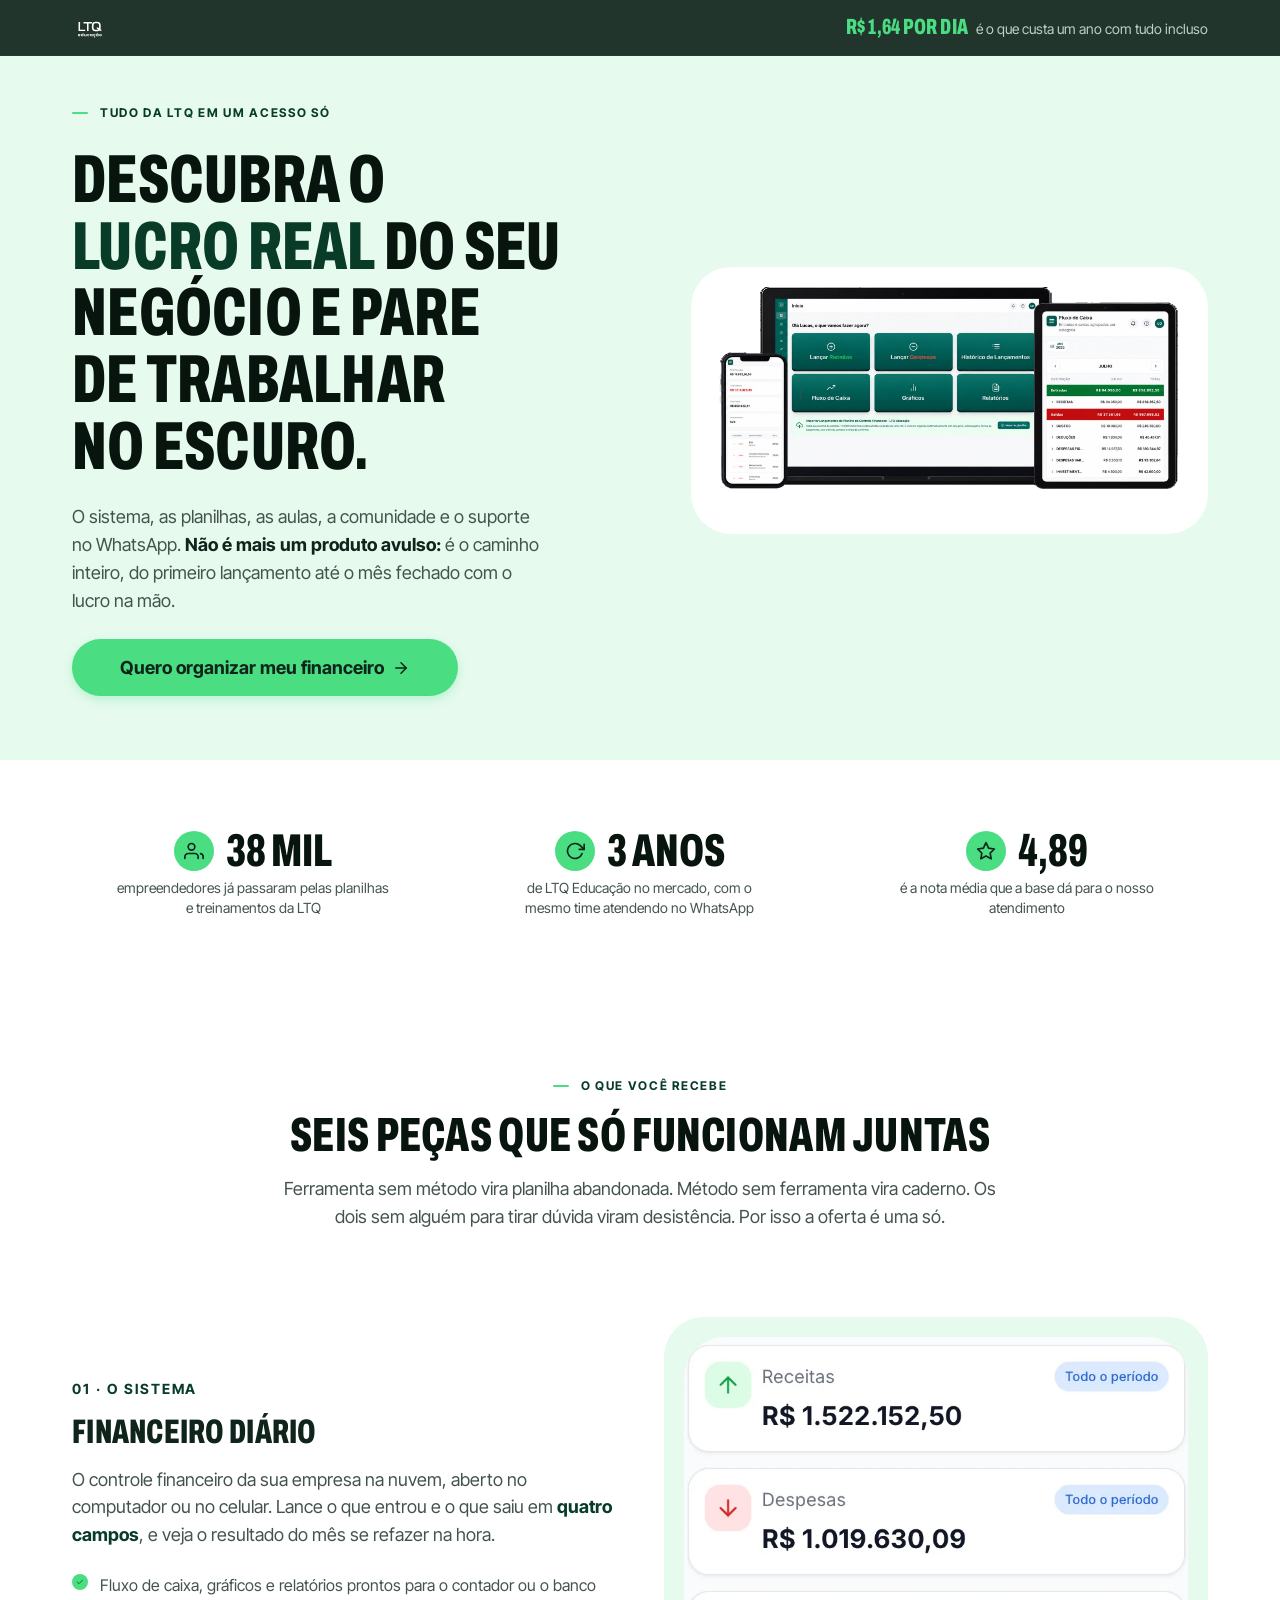
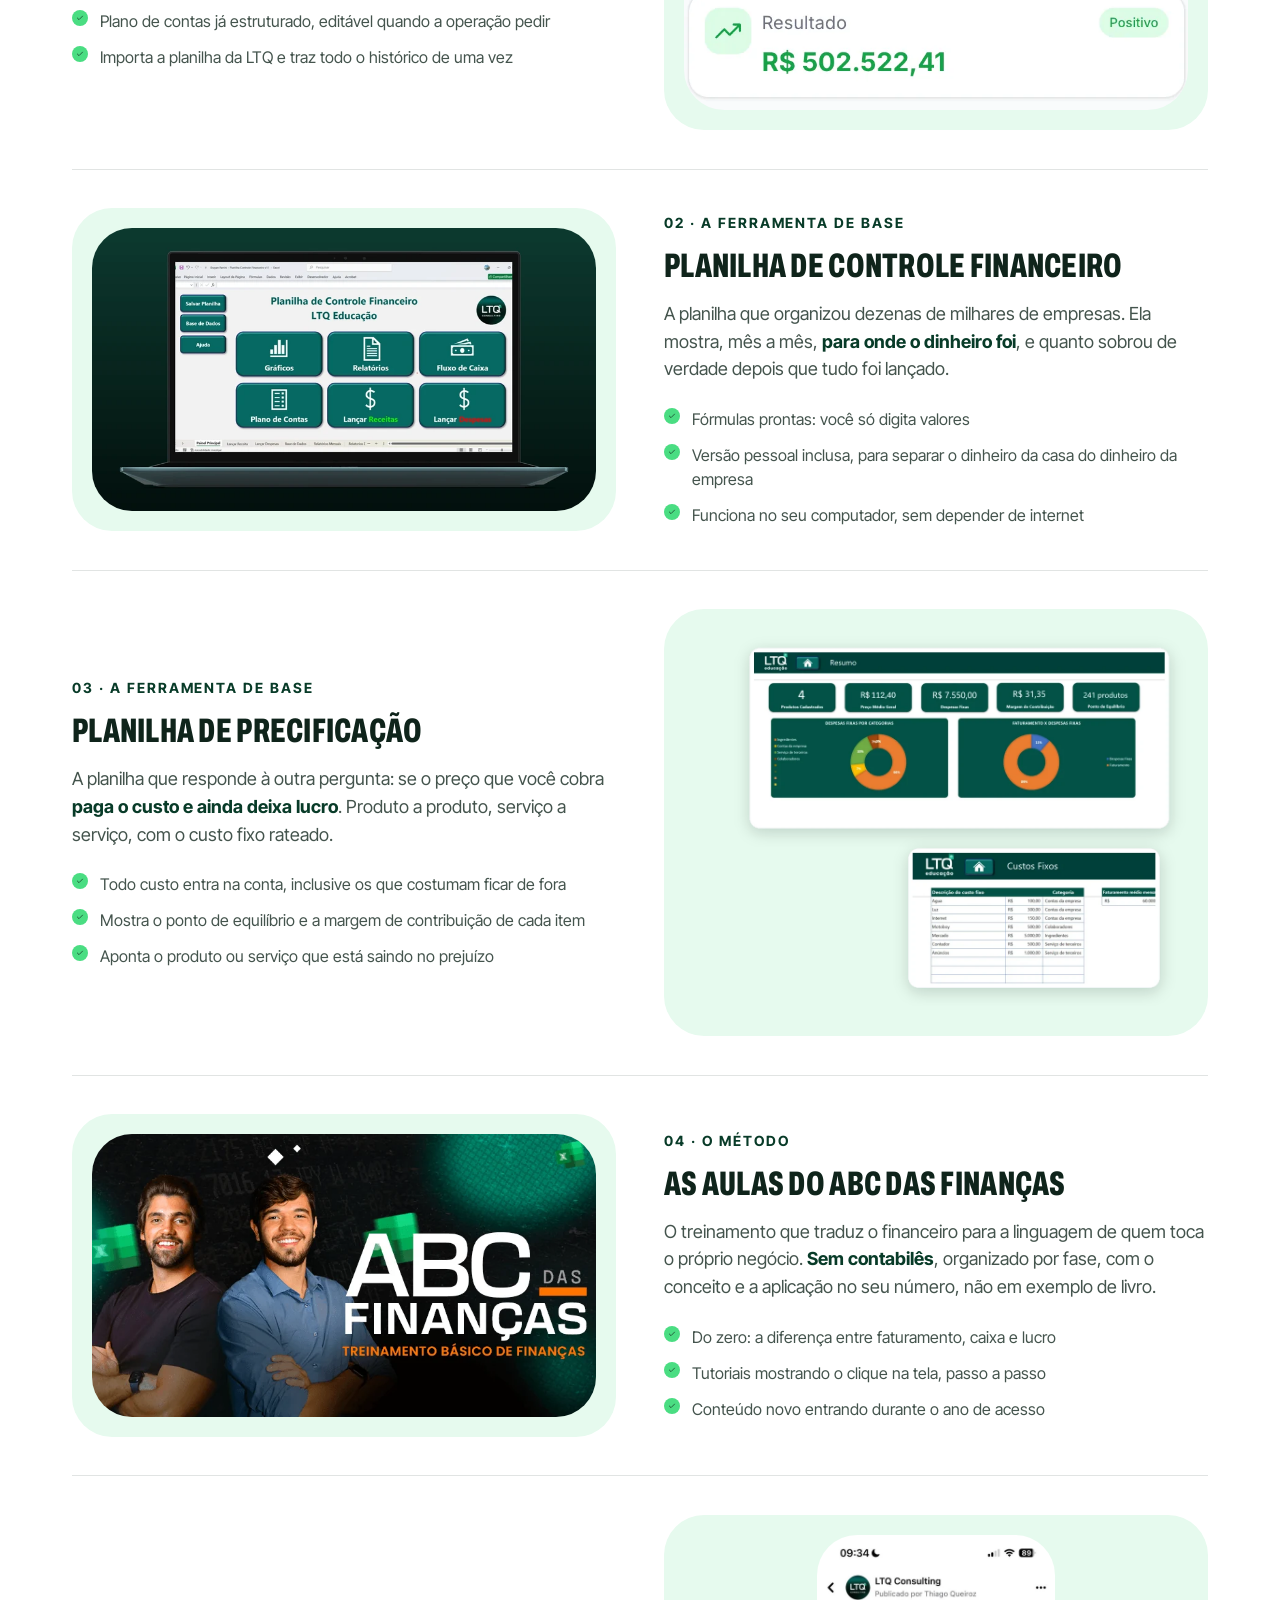
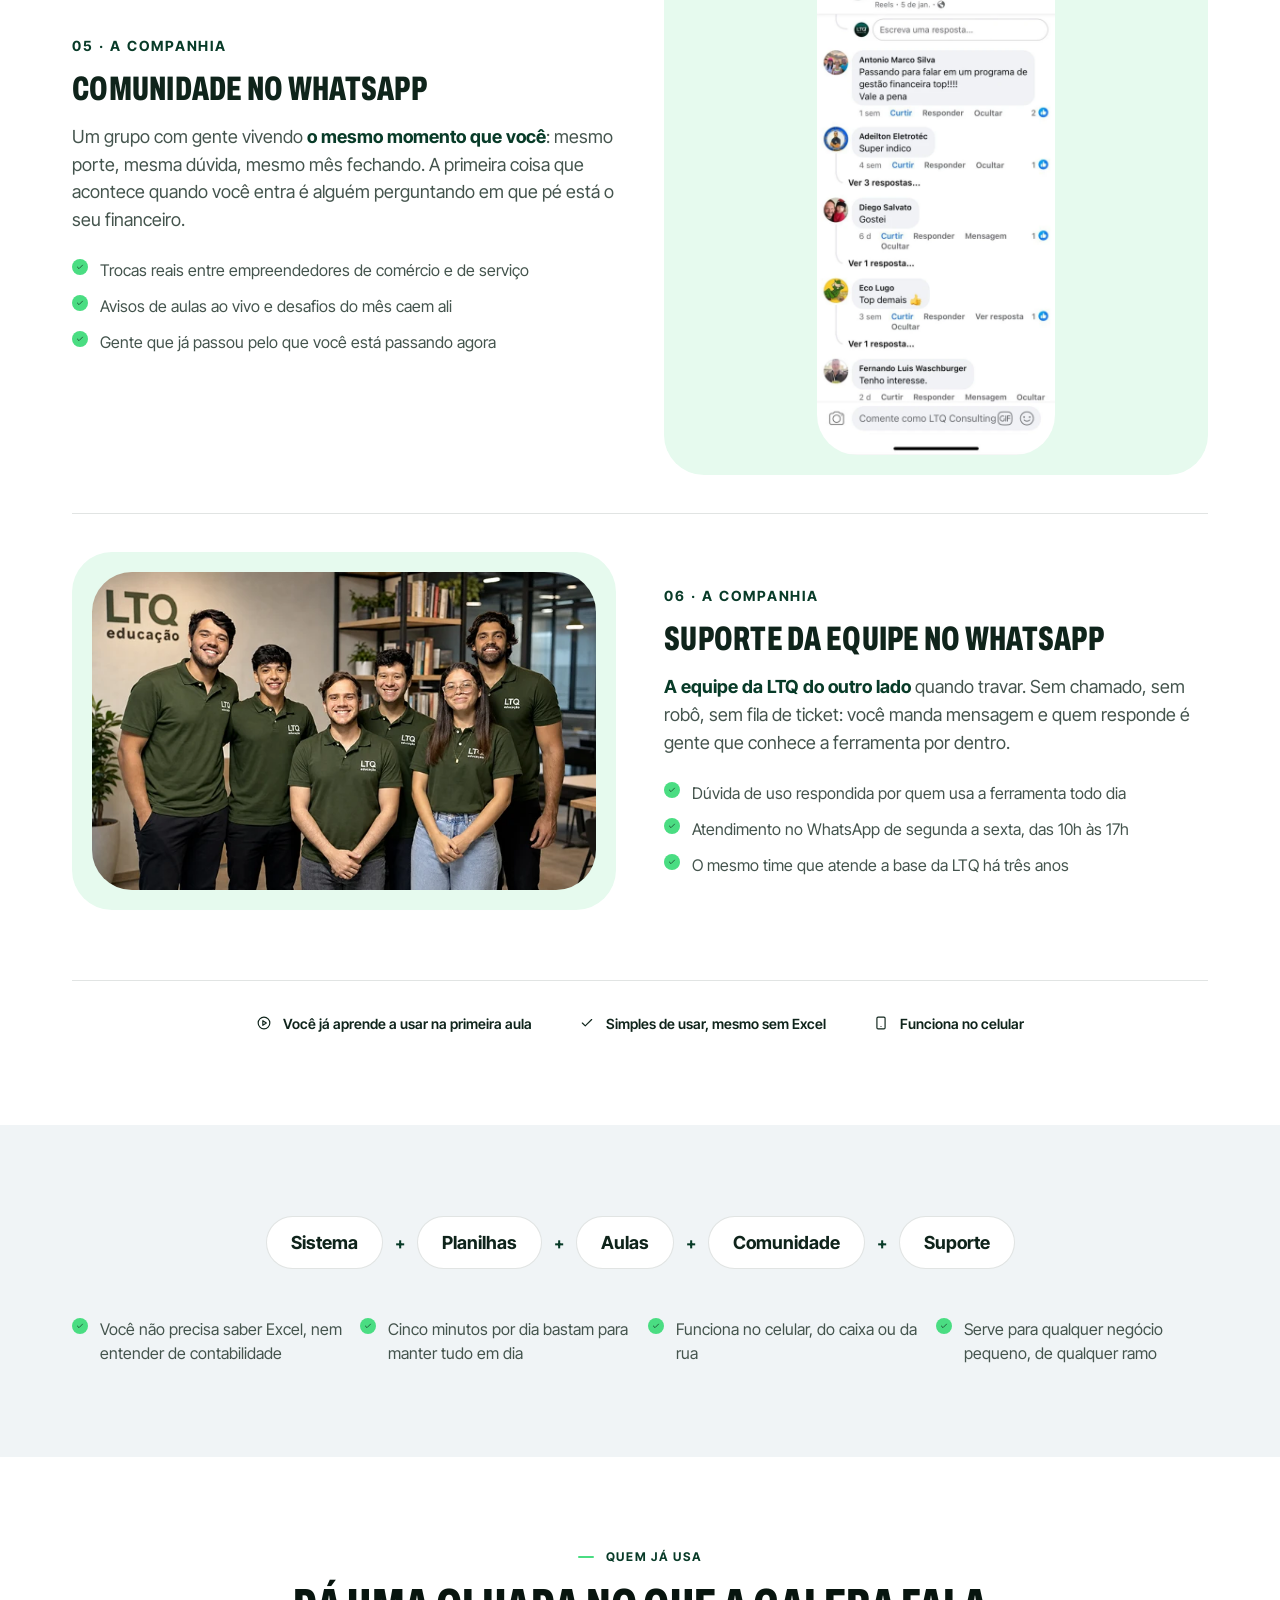
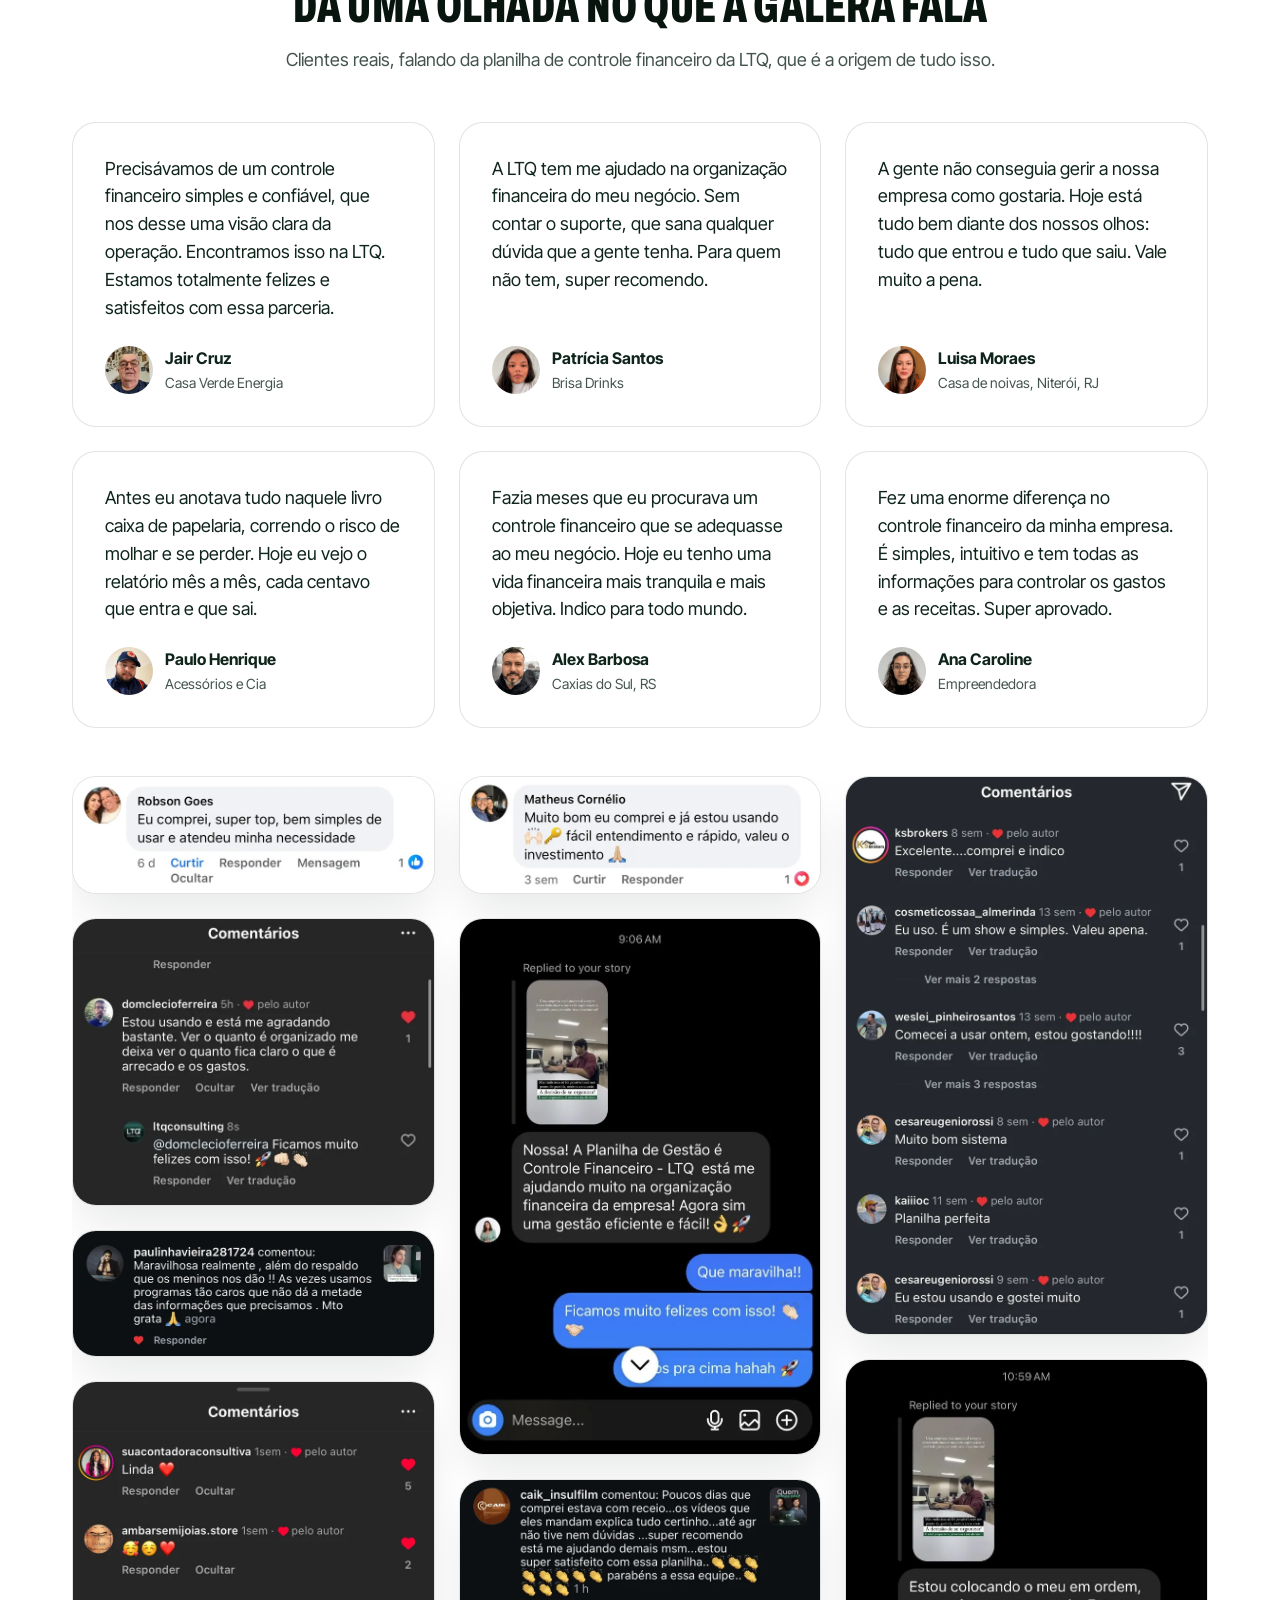
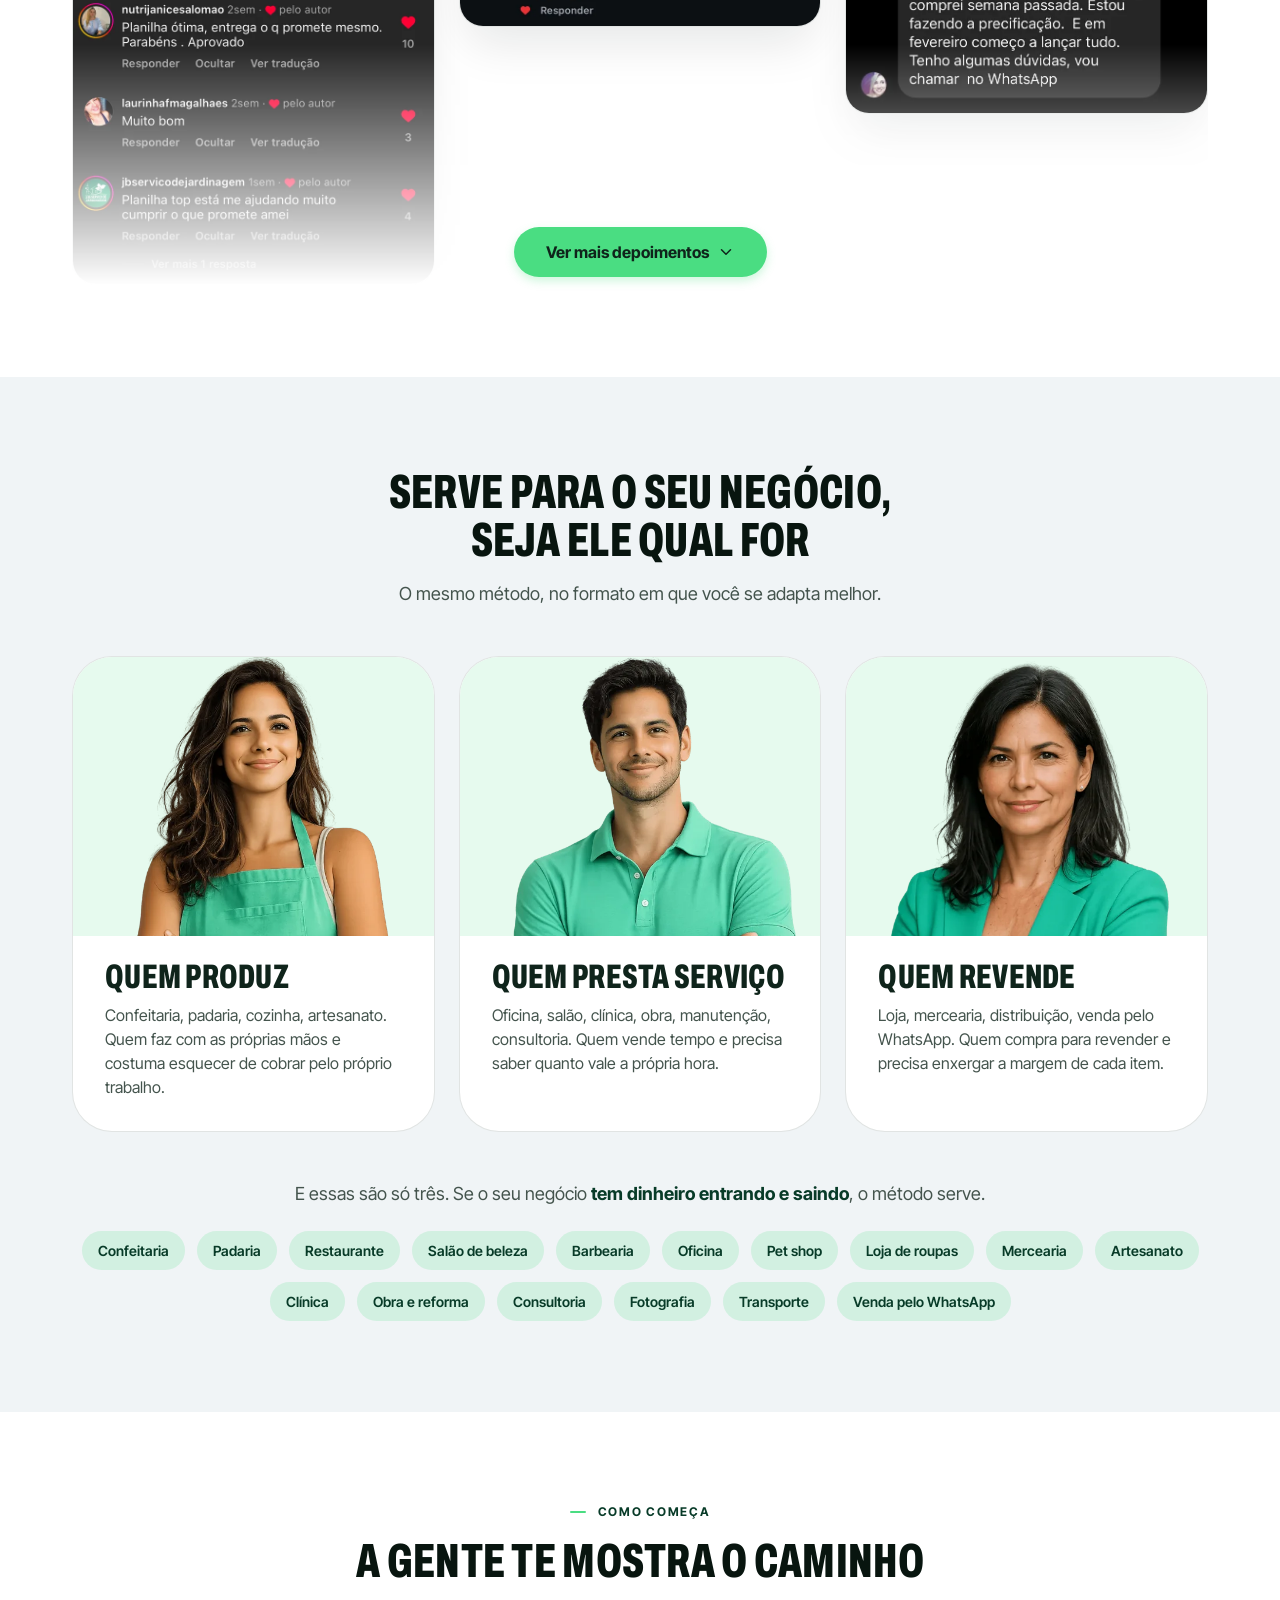
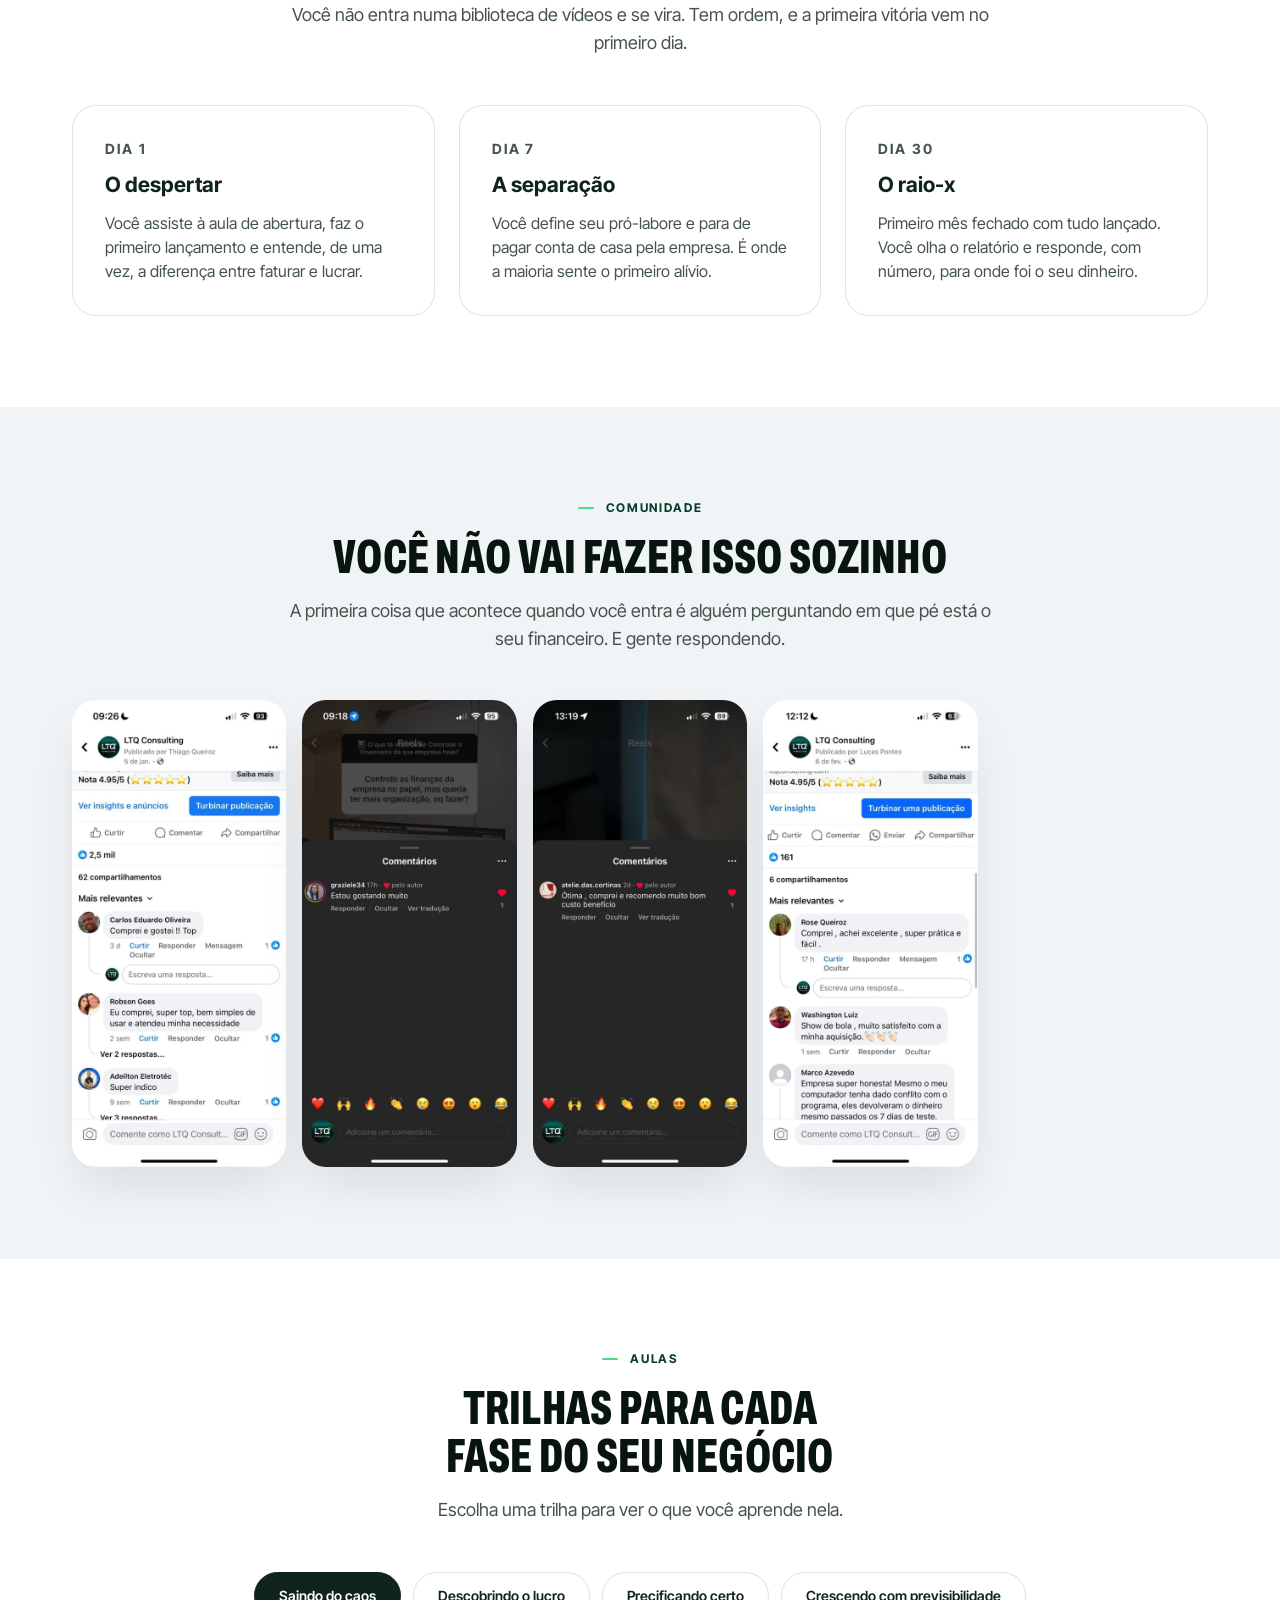
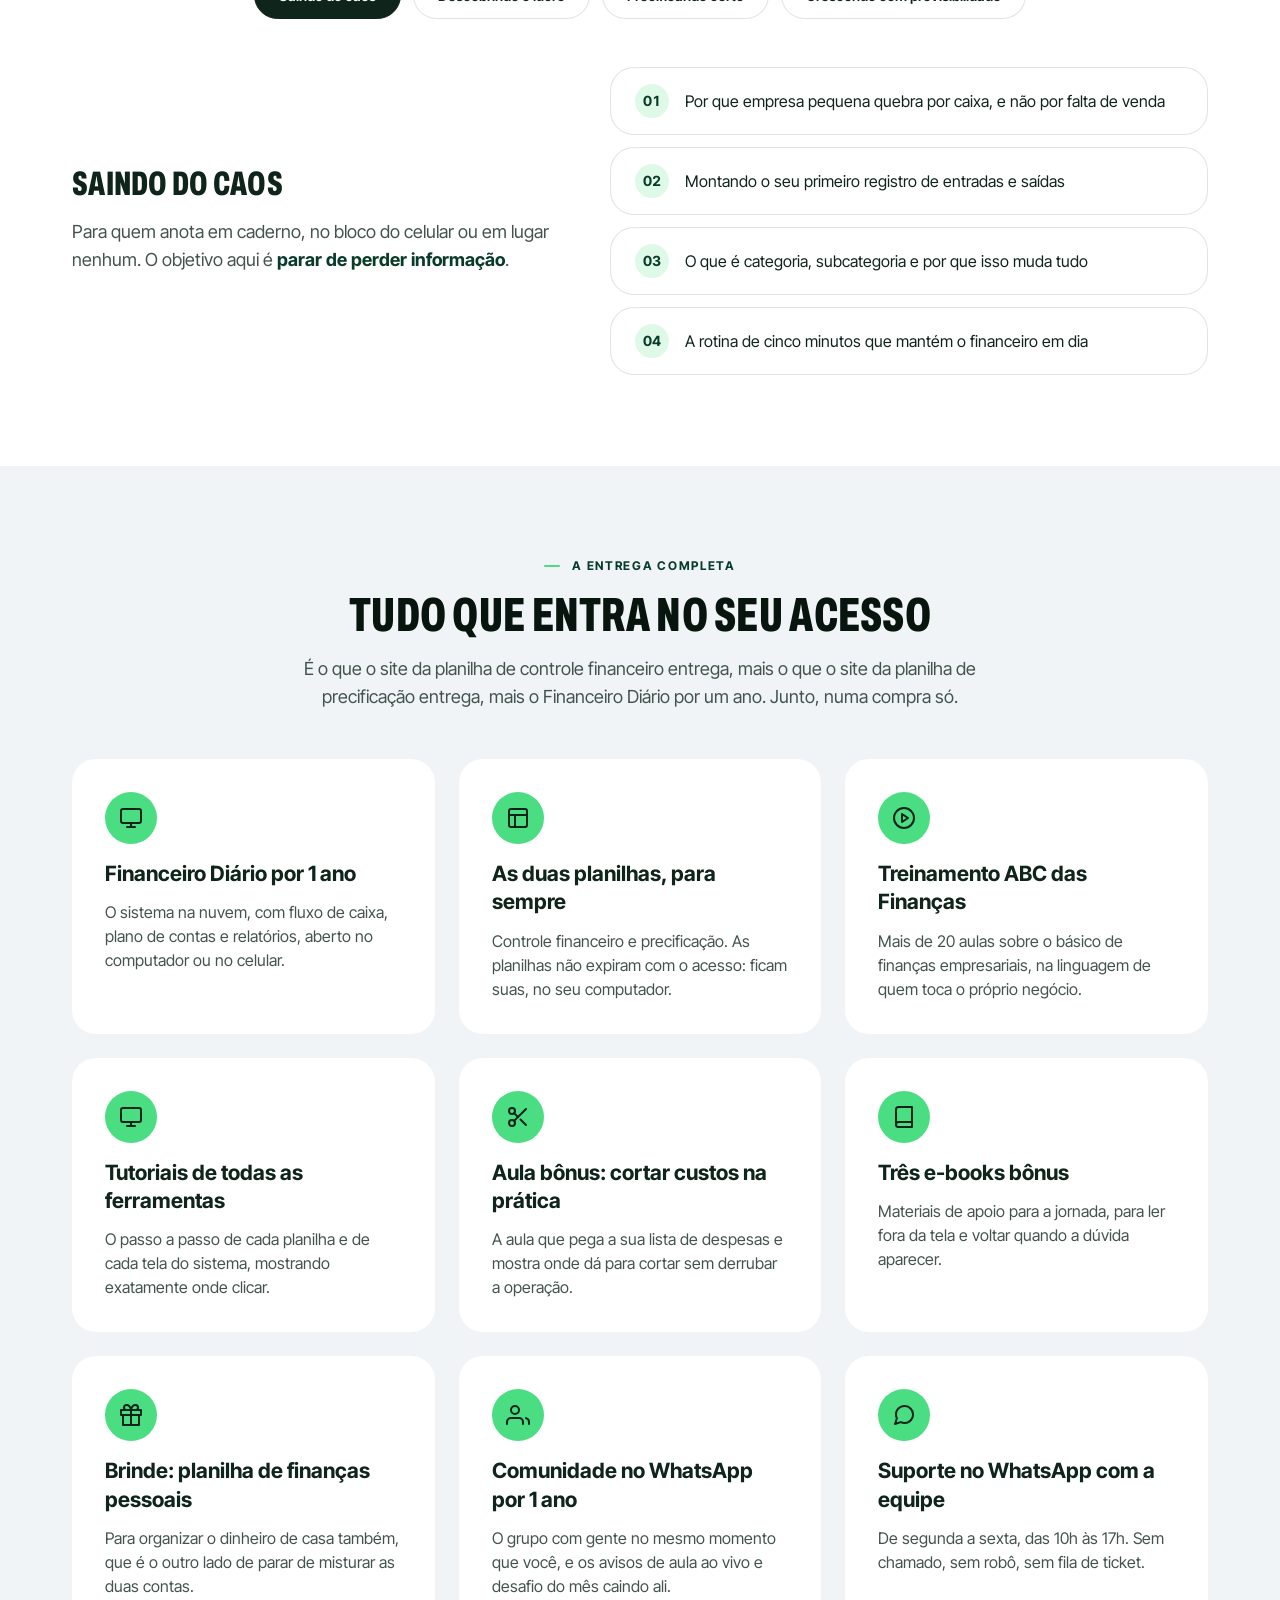
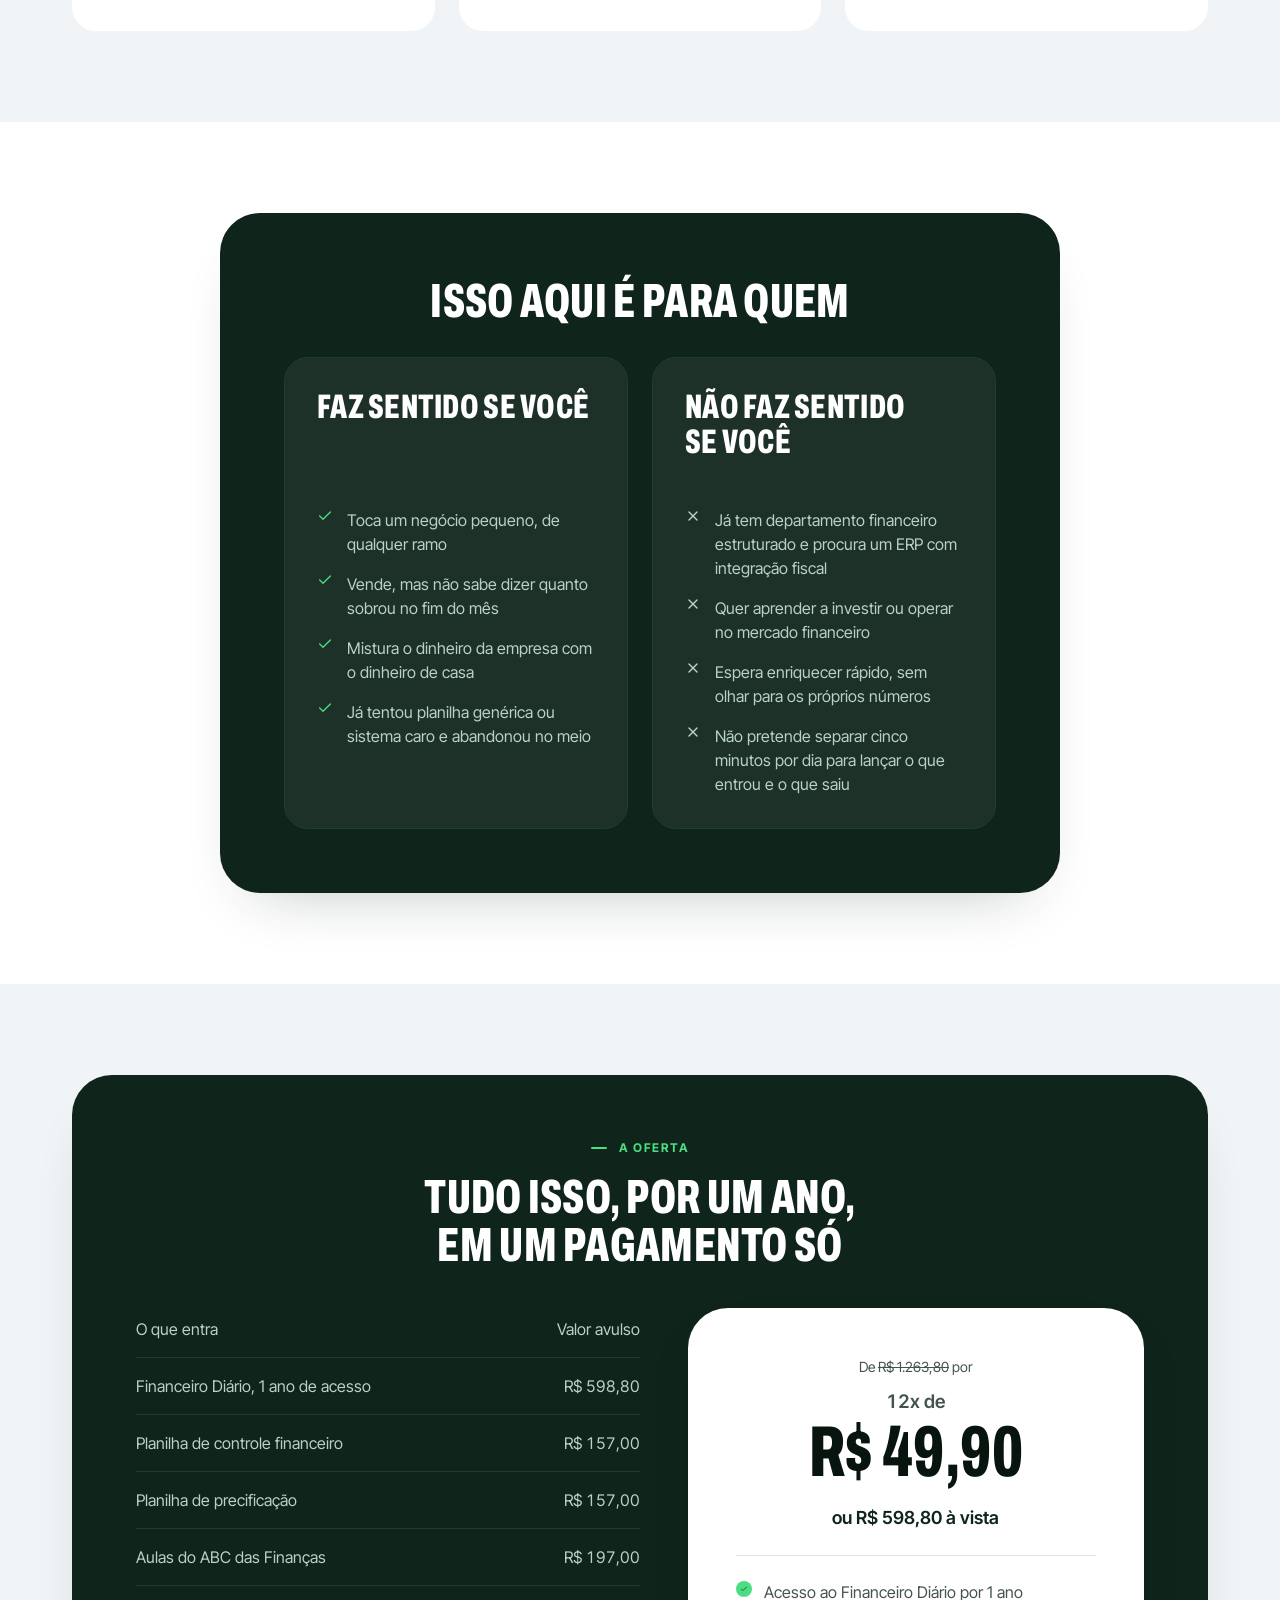
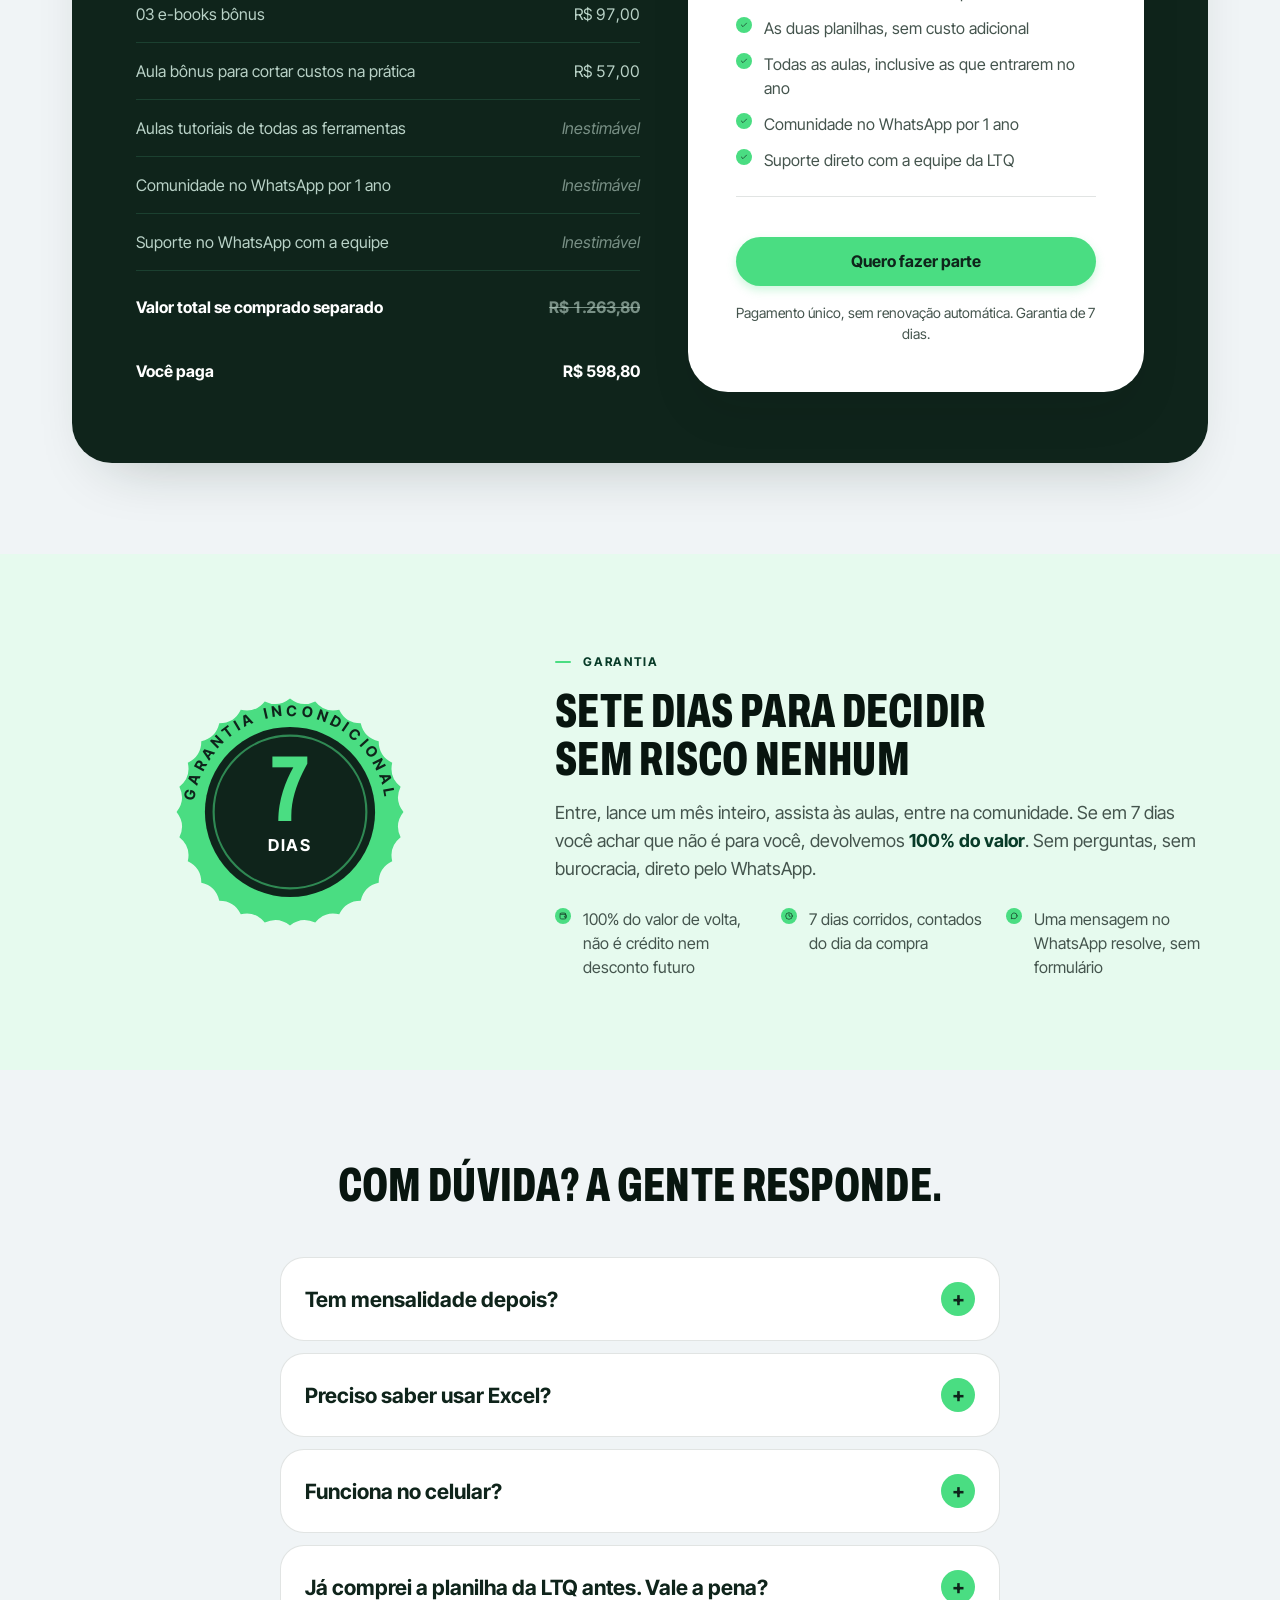
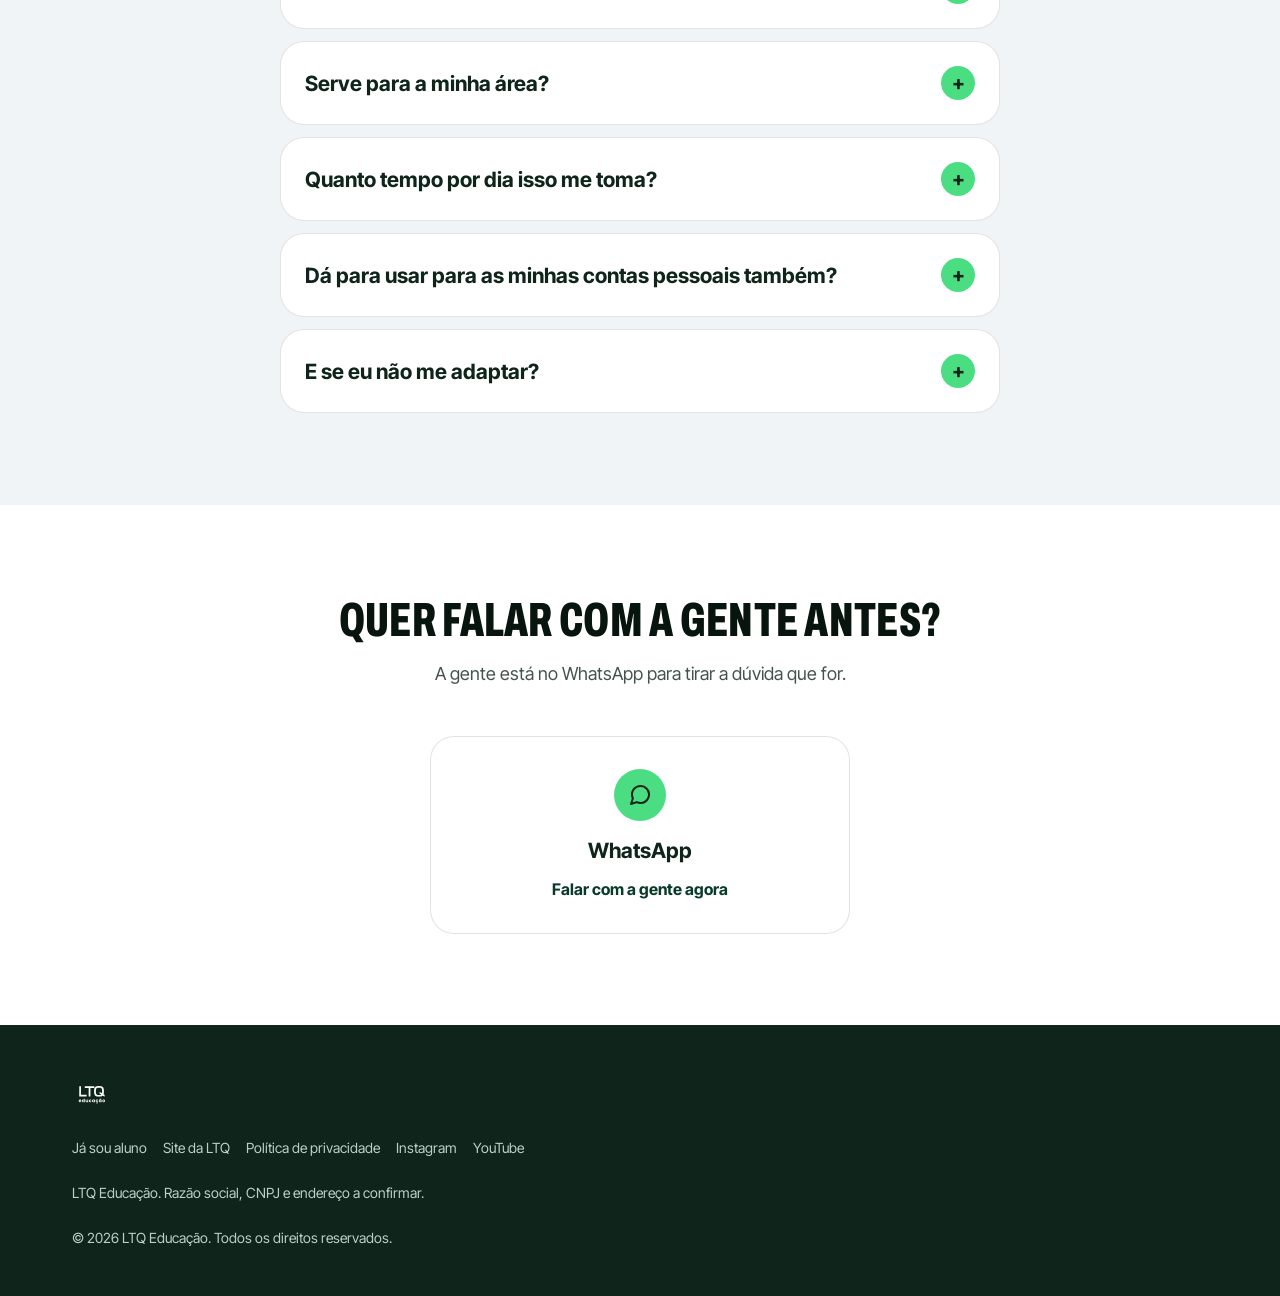
==== ofertacompleta/index.html @ f11b6204 "Entra a rota /ofertacompleta, a LP da oferta combinada lp.ltqeducacao.com passa a servir uma quarta " ====
<!doctype html>
<html lang="pt-BR">
<head>
<meta charset="utf-8">
<meta name="viewport" content="width=device-width, initial-scale=1">
<title>Tudo da LTQ em um acesso só | Sistema, planilhas, aulas, comunidade e suporte</title>
<meta name="description" content="O Financeiro Diário, as planilhas de controle financeiro e de precificação, as aulas, a comunidade no WhatsApp e o suporte da LTQ. Tudo junto por um ano, por R$ 598,80.">
<meta name="robots" content="noindex, nofollow">
<!-- ATENÇÃO: o noindex acima é proposital enquanto a página não tem checkout.
     Quando a oferta entrar no ar de verdade, TROQUE por "index, follow". -->

<meta property="og:type" content="website">
<meta property="og:locale" content="pt_BR">
<meta property="og:title" content="Tudo da LTQ em um acesso só">
<meta property="og:description" content="Sistema, planilhas, aulas, comunidade e suporte. Um ano de acesso por R$ 598,80.">
<meta property="og:image" content="assets/logo/ltq-selo-gradiente-512.png">

<link rel="icon" href="assets/logo/ltq-selo-gradiente.svg" type="image/svg+xml">
<link rel="apple-touch-icon" href="assets/logo/ltq-selo-gradiente-512.png">

<link rel="preconnect" href="https://fonts.googleapis.com">
<link rel="preconnect" href="https://fonts.gstatic.com" crossorigin>
<!-- REBRANDING 2026. Archivo no eixo de largura 62,5 (o
     ExtraCondensed que o DS pede) para os títulos, e Inter Tight
     para o texto. A Manrope e a Inter saíram junto com a marca
     antiga. A Archivo é variável: o `wdth` vem no próprio pedido,
     então não baixa uma estática por largura. -->
<link rel="stylesheet" href="https://fonts.googleapis.com/css2?family=Archivo:wdth,wght@62.5,600..900&family=Inter+Tight:wght@400..800&display=swap">

<link rel="stylesheet" href="assets/css/tokens.css">
<link rel="stylesheet" href="assets/css/styles.css">

<!-- Marca o documento antes da primeira pintura: todo estado inicial escondido
     mora atrás da classe .js. Sem JS, a página nasce visível. -->
<script>document.documentElement.classList.add("js");</script>
</head>

<body>
<a class="skip-link" href="#conteudo">Pular para o conteúdo</a>

<!-- ============================================================
     ÍCONES · sprite inline, nenhuma requisição externa
     ============================================================ -->
<svg width="0" height="0" style="position:absolute" aria-hidden="true" focusable="false">
  <defs>
    <g id="i-check"><polyline points="20 6 9 17 4 12"/></g>
    <g id="i-x"><line x1="18" y1="6" x2="6" y2="18"/><line x1="6" y1="6" x2="18" y2="18"/></g>
    <g id="i-arrow"><line x1="5" y1="12" x2="19" y2="12"/><polyline points="12 5 19 12 12 19"/></g>
    <g id="i-monitor"><rect x="2" y="3" width="20" height="14" rx="2"/><line x1="8" y1="21" x2="16" y2="21"/><line x1="12" y1="17" x2="12" y2="21"/></g>
    <g id="i-grid"><rect x="3" y="3" width="18" height="18" rx="2"/><line x1="3" y1="9" x2="21" y2="9"/><line x1="9" y1="9" x2="9" y2="21"/></g>
    <g id="i-play"><circle cx="12" cy="12" r="10"/><polygon points="10 8 16 12 10 16 10 8"/></g>
    <g id="i-users"><path d="M17 21v-2a4 4 0 0 0-4-4H5a4 4 0 0 0-4 4v2"/><circle cx="9" cy="7" r="4"/><path d="M23 21v-2a4 4 0 0 0-3-3.87"/></g>
    <g id="i-chat"><path d="M21 11.5a8.38 8.38 0 0 1-.9 3.8 8.5 8.5 0 0 1-7.6 4.7 8.38 8.38 0 0 1-3.8-.9L3 21l1.9-5.7a8.38 8.38 0 0 1-.9-3.8 8.5 8.5 0 0 1 4.7-7.6 8.38 8.38 0 0 1 3.8-.9h.5a8.48 8.48 0 0 1 8 8v.5z"/></g>
    <g id="i-star"><polygon points="12 2 15.1 8.6 22 9.6 17 14.5 18.2 21.4 12 18.1 5.8 21.4 7 14.5 2 9.6 8.9 8.6 12 2"/></g>
    <g id="i-trending"><polyline points="23 6 13.5 15.5 8.5 10.5 1 18"/><polyline points="17 6 23 6 23 12"/></g>
    <g id="i-tag"><path d="M20.59 13.41 13.42 20.6a2 2 0 0 1-2.83 0L2 12V2h10l8.59 8.59a2 2 0 0 1 0 2.82z"/><line x1="7" y1="7" x2="7.01" y2="7"/></g>
    <g id="i-calendar"><rect x="3" y="4" width="18" height="18" rx="2"/><line x1="16" y1="2" x2="16" y2="6"/><line x1="8" y1="2" x2="8" y2="6"/><line x1="3" y1="10" x2="21" y2="10"/></g>
    <g id="i-refresh"><polyline points="23 4 23 10 17 10"/><path d="M20.49 15a9 9 0 1 1-2.12-9.36L23 10"/></g>
    <g id="i-smartphone"><rect x="5" y="2" width="14" height="20" rx="2"/><line x1="12" y1="18" x2="12.01" y2="18"/></g>
    <g id="i-wallet"><path d="M21 12V7H5a2 2 0 0 1 0-4h14v4"/><path d="M3 5v14a2 2 0 0 0 2 2h16v-5"/><path d="M18 12a2 2 0 0 0 0 4h4v-4z"/></g>
    <g id="i-clock"><circle cx="12" cy="12" r="10"/><polyline points="12 6 12 12 16 14"/></g>
    <g id="i-mail"><rect x="2" y="4" width="20" height="16" rx="2"/><polyline points="22 6 12 13 2 6"/></g>
    <g id="i-chevron"><polyline points="6 9 12 15 18 9"/></g>
    <g id="i-book"><path d="M4 19.5A2.5 2.5 0 0 1 6.5 17H20"/><path d="M6.5 2H20v20H6.5A2.5 2.5 0 0 1 4 19.5v-15A2.5 2.5 0 0 1 6.5 2z"/></g>
    <g id="i-scissors"><circle cx="6" cy="6" r="3"/><circle cx="6" cy="18" r="3"/><line x1="20" y1="4" x2="8.12" y2="15.88"/><line x1="14.47" y1="14.48" x2="20" y2="20"/><line x1="8.12" y1="8.12" x2="12" y2="12"/></g>
    <g id="i-gift"><polyline points="20 12 20 22 4 22 4 12"/><rect x="2" y="7" width="20" height="5"/><line x1="12" y1="22" x2="12" y2="7"/><path d="M12 7H7.5a2.5 2.5 0 0 1 0-5C11 2 12 7 12 7z"/><path d="M12 7h4.5a2.5 2.5 0 0 0 0-5C13 2 12 7 12 7z"/></g>
  </defs>
</svg>

<!-- ============================================================
     FAIXA SUPERIOR
     Igual à do site de referência (planilhadobreno.com.br): marca
     à esquerda, um item só à direita, e acompanha a página toda.
     O item da direita aqui é a frase de preço por dia que estava
     em cima do botão da headline.

     Sem links além da marca, pela mesma razão que não existe menu
     nesta página: link que não é o CTA é porta de saída.
     ============================================================ -->
<header class="topbar">
  <div class="container topbar__inner">
    <p class="topbar__brand">
      <img src="assets/logo/ltq-wordmark-branco.svg" alt="LTQ Educação" width="36" height="36">
    </p>
    <p class="topbar__price">
      <b>R$ 1,64 por dia</b>
      <span>é o que custa um ano com tudo incluso</span>
    </p>
  </div>
</header>

<main id="conteudo">

  <!-- ==========================================================
       1 · HERO
       Sem barra de navegação: decisão de 17/09/2026. Numa página de
       venda todo link que não é o CTA é porta de saída. A marca fica,
       mas como assinatura, não como menu. O login de quem já é aluno
       mudou para o rodapé.
       ========================================================== -->
  <section class="hero">
    <div class="container">
      <div class="hero__grid">
        <div class="hero__content">
          <span class="eyebrow">Tudo da LTQ em um acesso só</span>
          <h1>Descubra o <span class="accent">lucro real</span> do seu negócio e pare de trabalhar no escuro.</h1>
          <p class="hero__lead">
            O sistema, as planilhas, as aulas, a comunidade e o suporte no WhatsApp.
            <b>Não é mais um produto avulso:</b> é o caminho inteiro, do primeiro
            lançamento até o mês fechado com o lucro na mão.
          </p>
          <!-- O "R$ 1,64 por dia" subiu para a faixa superior em
               07/10/2026 (pedido 4). -->
          <div class="hero__actions">
            <a class="btn btn--lg js-checkout" href="#oferta">
              Quero organizar meu financeiro
              <svg class="icon" aria-hidden="true" viewBox="0 0 24 24"><use href="#i-arrow"/></svg>
            </a>
          </div>
        </div>

        <figure class="frame">
          <img src="assets/img/fd-mockup-hero.webp"
               alt="Financeiro Diário aberto no computador, no tablet e no celular, mostrando receitas, despesas e resultado"
               width="860" height="600" fetchpriority="high">
        </figure>
      </div>
    </div>
  </section>

  <!-- ==========================================================
       2 · NÚMEROS
       Sem campo de cor próprio, por pedido: respiram sobre o branco.
       Os três números são os que a LTQ já publica. O marco passou de
       35 para 38 mil em 17/09/2026, por decisão da direção: quando
       mudar de novo, mude aqui e nas outras páginas junto.
       ========================================================== -->
  <section class="section numbers" aria-label="Números da LTQ Educação">
    <dl class="container numbers__grid">
      <div class="numbers__item" data-reveal>
        <div class="numbers__top">
          <span class="numbers__icon disco"><svg class="icon" aria-hidden="true" viewBox="0 0 24 24"><use href="#i-users"/></svg></span>
          <dt>38 mil</dt>
        </div>
        <dd>empreendedores já passaram pelas planilhas e treinamentos da LTQ</dd>
      </div>
      <div class="numbers__item" data-reveal>
        <div class="numbers__top">
          <span class="numbers__icon disco"><svg class="icon" aria-hidden="true" viewBox="0 0 24 24"><use href="#i-refresh"/></svg></span>
          <dt>3 anos</dt>
        </div>
        <dd>de LTQ Educação no mercado, com o mesmo time atendendo no WhatsApp</dd>
      </div>
      <div class="numbers__item" data-reveal>
        <div class="numbers__top">
          <span class="numbers__icon disco"><svg class="icon" aria-hidden="true" viewBox="0 0 24 24"><use href="#i-star"/></svg></span>
          <dt>4,89</dt>
        </div>
        <dd>é a nota média que a base dá para o nosso atendimento</dd>
      </div>
    </dl>
  </section>

  <!-- ==========================================================
       3 · O QUE VOCÊ RECEBE
       07/10/2026 · Pedidos 8 e 9 do PDF de alterações: a planilha
       de controle financeiro e a de precificação são dois bons
       produtos e merecem aparecer cada um por si; a comunidade e o
       suporte também. Os quatro pilares viraram SEIS.
       ========================================================== -->
  <section class="section" id="o-que-recebe">
    <div class="container">
      <div class="section__head">
        <span class="eyebrow">O que você recebe</span>
        <h2>Seis peças que só funcionam juntas</h2>
        <p>
          Ferramenta sem método vira planilha abandonada. Método sem ferramenta
          vira caderno. Os dois sem alguém para tirar dúvida viram desistência.
          Por isso a oferta é uma só.
        </p>
      </div>

      <div>
        <article class="pillar" data-reveal>
          <div class="pillar__body">
            <p class="pillar__n">01 · O sistema</p>
            <h3>Financeiro Diário</h3>
            <p class="lead">
              O controle financeiro da sua empresa na nuvem, aberto no computador
              ou no celular. Lance o que entrou e o que saiu em <b>quatro campos</b>,
              e veja o resultado do mês se refazer na hora.
            </p>
            <ul class="pillar__list">
              <li class="check"><svg class="icon check__icon" aria-hidden="true" viewBox="0 0 24 24"><use href="#i-check"/></svg><span>Fluxo de caixa, gráficos e relatórios prontos para o contador ou o banco</span></li>
              <li class="check"><svg class="icon check__icon" aria-hidden="true" viewBox="0 0 24 24"><use href="#i-check"/></svg><span>Plano de contas já estruturado, editável quando a operação pedir</span></li>
              <li class="check"><svg class="icon check__icon" aria-hidden="true" viewBox="0 0 24 24"><use href="#i-check"/></svg><span>Importa a planilha da LTQ e traz todo o histórico de uma vez</span></li>
            </ul>
          </div>
          <figure class="pillar__media frame">
            <img src="assets/img/fd-graficos-card-resultado.webp" loading="lazy"
                 alt="Gráfico de resultado mensal dentro do Financeiro Diário" width="800" height="560">
          </figure>
        </article>

        <article class="pillar pillar--flip" data-reveal>
          <div class="pillar__body">
            <p class="pillar__n">02 · A ferramenta de base</p>
            <h3>Planilha de controle financeiro</h3>
            <p class="lead">
              A planilha que organizou dezenas de milhares de empresas. Ela mostra,
              mês a mês, <b>para onde o dinheiro foi</b>, e quanto sobrou de verdade
              depois que tudo foi lançado.
            </p>
            <ul class="pillar__list">
              <li class="check"><svg class="icon check__icon" aria-hidden="true" viewBox="0 0 24 24"><use href="#i-check"/></svg><span>Fórmulas prontas: você só digita valores</span></li>
              <li class="check"><svg class="icon check__icon" aria-hidden="true" viewBox="0 0 24 24"><use href="#i-check"/></svg><span>Versão pessoal inclusa, para separar o dinheiro da casa do dinheiro da empresa</span></li>
              <li class="check"><svg class="icon check__icon" aria-hidden="true" viewBox="0 0 24 24"><use href="#i-check"/></svg><span>Funciona no seu computador, sem depender de internet</span></li>
            </ul>
          </div>
          <figure class="pillar__media frame">
            <img src="assets/img/mock-controle-financeiro.webp" loading="lazy"
                 alt="Planilha de controle financeiro da LTQ aberta no notebook" width="820" height="461">
          </figure>
        </article>

        <article class="pillar" data-reveal>
          <div class="pillar__body">
            <p class="pillar__n">03 · A ferramenta de base</p>
            <h3>Planilha de precificação</h3>
            <p class="lead">
              A planilha que responde à outra pergunta: se o preço que você cobra
              <b>paga o custo e ainda deixa lucro</b>. Produto a produto, serviço a
              serviço, com o custo fixo rateado.
            </p>
            <ul class="pillar__list">
              <li class="check"><svg class="icon check__icon" aria-hidden="true" viewBox="0 0 24 24"><use href="#i-check"/></svg><span>Todo custo entra na conta, inclusive os que costumam ficar de fora</span></li>
              <li class="check"><svg class="icon check__icon" aria-hidden="true" viewBox="0 0 24 24"><use href="#i-check"/></svg><span>Mostra o ponto de equilíbrio e a margem de contribuição de cada item</span></li>
              <li class="check"><svg class="icon check__icon" aria-hidden="true" viewBox="0 0 24 24"><use href="#i-check"/></svg><span>Aponta o produto ou serviço que está saindo no prejuízo</span></li>
            </ul>
          </div>
          <figure class="pillar__media frame">
            <img src="assets/img/mock-precificacao-tela.webp" loading="lazy"
                 alt="Planilha de precificação da LTQ: resumo de preços, despesas fixas por categoria e a tela de custos fixos" width="1080" height="830">
          </figure>
        </article>

        <article class="pillar pillar--flip" data-reveal>
          <div class="pillar__body">
            <p class="pillar__n">04 · O método</p>
            <h3>As aulas do ABC das Finanças</h3>
            <p class="lead">
              O treinamento que traduz o financeiro para a linguagem de quem toca
              o próprio negócio. <b>Sem contabilês</b>, organizado por fase, com o
              conceito e a aplicação no seu número, não em exemplo de livro.
            </p>
            <ul class="pillar__list">
              <li class="check"><svg class="icon check__icon" aria-hidden="true" viewBox="0 0 24 24"><use href="#i-check"/></svg><span>Do zero: a diferença entre faturamento, caixa e lucro</span></li>
              <li class="check"><svg class="icon check__icon" aria-hidden="true" viewBox="0 0 24 24"><use href="#i-check"/></svg><span>Tutoriais mostrando o clique na tela, passo a passo</span></li>
              <li class="check"><svg class="icon check__icon" aria-hidden="true" viewBox="0 0 24 24"><use href="#i-check"/></svg><span>Conteúdo novo entrando durante o ano de acesso</span></li>
            </ul>
          </div>
          <figure class="pillar__media frame">
            <img src="assets/img/abc-das-financas.webp" loading="lazy"
                 alt="Capa do curso ABC das Finanças, treinamento básico de finanças da LTQ Educação" width="740" height="415">
          </figure>
        </article>

        <article class="pillar" data-reveal>
          <div class="pillar__body">
            <p class="pillar__n">05 · A companhia</p>
            <h3>Comunidade no WhatsApp</h3>
            <p class="lead">
              Um grupo com gente vivendo <b>o mesmo momento que você</b>: mesmo porte,
              mesma dúvida, mesmo mês fechando. A primeira coisa que acontece quando
              você entra é alguém perguntando em que pé está o seu financeiro.
            </p>
            <ul class="pillar__list">
              <li class="check"><svg class="icon check__icon" aria-hidden="true" viewBox="0 0 24 24"><use href="#i-check"/></svg><span>Trocas reais entre empreendedores de comércio e de serviço</span></li>
              <li class="check"><svg class="icon check__icon" aria-hidden="true" viewBox="0 0 24 24"><use href="#i-check"/></svg><span>Avisos de aulas ao vivo e desafios do mês caem ali</span></li>
              <li class="check"><svg class="icon check__icon" aria-hidden="true" viewBox="0 0 24 24"><use href="#i-check"/></svg><span>Gente que já passou pelo que você está passando agora</span></li>
            </ul>
          </div>
          <figure class="pillar__media pillar__media--alto frame">
            <!-- PENDÊNCIA: print REAL da comunidade no WhatsApp. Este é um
                 depoimento em foto reaproveitado e está aqui como marcador
                 visual, igual aos quatro da seção "Você não vai fazer isso
                 sozinho". Trocar antes de publicar. -->
            <img src="assets/img/depoimento-7.webp" loading="lazy"
                 alt="Conversa de clientes da LTQ Educação" width="506" height="1102">
          </figure>
        </article>

        <article class="pillar pillar--flip" data-reveal>
          <div class="pillar__body">
            <p class="pillar__n">06 · A companhia</p>
            <h3>Suporte da equipe no WhatsApp</h3>
            <p class="lead">
              <b>A equipe da LTQ do outro lado</b> quando travar. Sem chamado, sem robô,
              sem fila de ticket: você manda mensagem e quem responde é gente que
              conhece a ferramenta por dentro.
            </p>
            <ul class="pillar__list">
              <li class="check"><svg class="icon check__icon" aria-hidden="true" viewBox="0 0 24 24"><use href="#i-check"/></svg><span>Dúvida de uso respondida por quem usa a ferramenta todo dia</span></li>
              <li class="check"><svg class="icon check__icon" aria-hidden="true" viewBox="0 0 24 24"><use href="#i-check"/></svg><span>Atendimento no WhatsApp de segunda a sexta, das 10h às 17h</span></li>
              <li class="check"><svg class="icon check__icon" aria-hidden="true" viewBox="0 0 24 24"><use href="#i-check"/></svg><span>O mesmo time que atende a base da LTQ há três anos</span></li>
            </ul>
          </div>
          <figure class="pillar__media frame">
            <img src="assets/img/time-ltq.webp" loading="lazy"
                 alt="Equipe da LTQ Educação no escritório" width="669" height="421">
          </figure>
        </article>

        <ul class="pillars__foot">
          <li><svg class="icon" aria-hidden="true" viewBox="0 0 24 24"><use href="#i-play"/></svg>Você já aprende a usar na primeira aula</li>
          <li><svg class="icon" aria-hidden="true" viewBox="0 0 24 24"><use href="#i-check"/></svg>Simples de usar, mesmo sem Excel</li>
          <li><svg class="icon" aria-hidden="true" viewBox="0 0 24 24"><use href="#i-smartphone"/></svg>Funciona no celular</li>
        </ul>
      </div>
    </div>
  </section>

  <!-- ==========================================================
       4 · O RESUMO FINAL
       07/10/2026 · Pedidos 6 e 7. Esta faixa abria a página, logo
       depois dos números. Ela desceu para DEPOIS de "o que você
       recebe": ali ela não antecipa nada, ela FECHA — é a mesma
       lista de seis peças dita em cinco palavras.

       E o preço saiu dela (pedido 7). Preço nesta altura da página
       disputa leitura com a seção da oferta, que é onde se compra.
       ========================================================== -->
  <section class="section section--nevoa">
    <div class="container valueprop" data-reveal>
      <div class="valueprop__stack">
        <span class="valueprop__chip">Sistema</span>
        <span class="valueprop__plus" aria-hidden="true">+</span>
        <span class="valueprop__chip">Planilhas</span>
        <span class="valueprop__plus" aria-hidden="true">+</span>
        <span class="valueprop__chip">Aulas</span>
        <span class="valueprop__plus" aria-hidden="true">+</span>
        <span class="valueprop__chip">Comunidade</span>
        <span class="valueprop__plus" aria-hidden="true">+</span>
        <span class="valueprop__chip">Suporte</span>
      </div>

      <ul class="valueprop__checks">
        <li class="check"><svg class="icon check__icon" aria-hidden="true" viewBox="0 0 24 24"><use href="#i-check"/></svg><span>Você não precisa saber Excel, nem entender de contabilidade</span></li>
        <li class="check"><svg class="icon check__icon" aria-hidden="true" viewBox="0 0 24 24"><use href="#i-check"/></svg><span>Cinco minutos por dia bastam para manter tudo em dia</span></li>
        <li class="check"><svg class="icon check__icon" aria-hidden="true" viewBox="0 0 24 24"><use href="#i-check"/></svg><span>Funciona no celular, do caixa ou da rua</span></li>
        <li class="check"><svg class="icon check__icon" aria-hidden="true" viewBox="0 0 24 24"><use href="#i-check"/></svg><span>Serve para qualquer negócio pequeno, de qualquer ramo</span></li>
      </ul>
    </div>
  </section>

  <!-- ==========================================================
       5 · DEPOIMENTOS
       07/10/2026 · Pedidos 10 e 15. A prova social subiu: ela
       ficava entre a garantia e o FAQ, perto demais do fim, e
       agora vem logo depois do resumo, enquanto a pessoa ainda
       está decidindo se vale continuar lendo.

       Ao lado das seis citações entrou o MURAL DE PRINTS, no
       mesmo formato da variante B /v3 da LP de controle
       financeiro: 36 prints reais de Instagram, Facebook e
       WhatsApp, nove à mostra e o resto atrás de um botão. Os
       arquivos e os textos alternativos vieram de lá como estão,
       sem recorte nem reescrita.
       ========================================================== -->
  <section class="section">
    <div class="container">
      <div class="section__head">
        <span class="eyebrow">Quem já usa</span>
        <h2>Dá uma olhada no que a galera fala</h2>
        <!-- Regra de honestidade herdada do site do FD: estes relatos são sobre
             a PLANILHA de controle financeiro da LTQ, que é a origem de tudo.
             Nenhuma frase foi reescrita para parecer que fala da oferta nova. -->
        <p>Clientes reais, falando da planilha de controle financeiro da LTQ, que é a origem de tudo isso.</p>
      </div>

      <ul class="grid grid--3">
        <li class="panel" data-reveal><figure class="testimonial">
          <blockquote>Precisávamos de um controle financeiro simples e confiável, que nos desse uma visão clara da operação. Encontramos isso na LTQ. Estamos totalmente felizes e satisfeitos com essa parceria.</blockquote>
          <figcaption><img src="assets/clientes/jair-cruz.webp" loading="lazy" alt="" width="48" height="48"><span><cite>Jair Cruz</cite><small>Casa Verde Energia</small></span></figcaption>
        </figure></li>
        <li class="panel" data-reveal><figure class="testimonial">
          <blockquote>A LTQ tem me ajudado na organização financeira do meu negócio. Sem contar o suporte, que sana qualquer dúvida que a gente tenha. Para quem não tem, super recomendo.</blockquote>
          <figcaption><img src="assets/clientes/patricia-santos.webp" loading="lazy" alt="" width="48" height="48"><span><cite>Patrícia Santos</cite><small>Brisa Drinks</small></span></figcaption>
        </figure></li>
        <li class="panel" data-reveal><figure class="testimonial">
          <blockquote>A gente não conseguia gerir a nossa empresa como gostaria. Hoje está tudo bem diante dos nossos olhos: tudo que entrou e tudo que saiu. Vale muito a pena.</blockquote>
          <figcaption><img src="assets/clientes/luisa-moraes.webp" loading="lazy" alt="" width="48" height="48"><span><cite>Luisa Moraes</cite><small>Casa de noivas, Niterói, RJ</small></span></figcaption>
        </figure></li>
        <li class="panel" data-reveal><figure class="testimonial">
          <blockquote>Antes eu anotava tudo naquele livro caixa de papelaria, correndo o risco de molhar e se perder. Hoje eu vejo o relatório mês a mês, cada centavo que entra e que sai.</blockquote>
          <figcaption><img src="assets/clientes/paulo-henrique.webp" loading="lazy" alt="" width="48" height="48"><span><cite>Paulo Henrique</cite><small>Acessórios e Cia</small></span></figcaption>
        </figure></li>
        <li class="panel" data-reveal><figure class="testimonial">
          <blockquote>Fazia meses que eu procurava um controle financeiro que se adequasse ao meu negócio. Hoje eu tenho uma vida financeira mais tranquila e mais objetiva. Indico para todo mundo.</blockquote>
          <figcaption><img src="assets/clientes/alex-barbosa.webp" loading="lazy" alt="" width="48" height="48"><span><cite>Alex Barbosa</cite><small>Caxias do Sul, RS</small></span></figcaption>
        </figure></li>
        <li class="panel" data-reveal><figure class="testimonial">
          <blockquote>Fez uma enorme diferença no controle financeiro da minha empresa. É simples, intuitivo e tem todas as informações para controlar os gastos e as receitas. Super aprovado.</blockquote>
          <figcaption><img src="assets/clientes/ana-caroline.webp" loading="lazy" alt="" width="48" height="48"><span><cite>Ana Caroline</cite><small>Empreendedora</small></span></figcaption>
        </figure></li>
      </ul>

      <!-- O mural abre inteiro sem JS: o atributo data-colapsado é
           posto pelo main.js, e o botão só aparece junto com ele. -->
      <div class="mural" data-mural>
        <ul class="mural__lista" aria-label="Prints de comentários de clientes da LTQ">
          <li class="mural__item">
            <img src="assets/depoimentos-print/d01.webp" loading="lazy" decoding="async"
                 width="760" height="244"
                 alt="Robson Goes comenta: “Eu comprei, super top, bem simples de usar e atendeu minha necessidade”.">
          </li>
          <li class="mural__item">
            <img src="assets/depoimentos-print/d02.webp" loading="lazy" decoding="async"
                 width="738" height="584"
                 alt="@domclecioferreira comenta: “Estou usando e está me agradando bastante. Ver o quanto é organizado me deixa ver o quanto fica claro o que é arrecadado e os gastos”.">
          </li>
          <li class="mural__item">
            <img src="assets/depoimentos-print/d03.webp" loading="lazy" decoding="async"
                 width="760" height="265"
                 alt="@paulinhavieira281724 comenta: “Maravilhosa realmente, além do respaldo que os meninos nos dão. Às vezes usamos programas tão caros que não dá a metade das informações que precisamos”.">
          </li>
          <li class="mural__item">
            <img src="assets/depoimentos-print/d04.webp" loading="lazy" decoding="async"
                 width="760" height="1058"
                 alt="Cinco comentários no Instagram, entre eles @nutrijanicesalomao: “Planilha ótima, entrega o q promete mesmo. Parabéns. Aprovado” e @jbservicodejardinagem: “Planilha top, está me ajudando muito”.">
          </li>
          <li class="mural__item">
            <img src="assets/depoimentos-print/d05.webp" loading="lazy" decoding="async"
                 width="760" height="244"
                 alt="Matheus Cornélio comenta: “Muito bom, eu comprei e já estou usando. Fácil entendimento e rápido, valeu o investimento”.">
          </li>
          <li class="mural__item">
            <img src="assets/depoimentos-print/d06.webp" loading="lazy" decoding="async"
                 width="739" height="1096"
                 alt="Mensagem direta de uma cliente: “Nossa! A Planilha de Gestão e Controle Financeiro está me ajudando muito na organização financeira da empresa! Agora sim uma gestão eficiente e fácil”.">
          </li>
          <li class="mural__item">
            <img src="assets/depoimentos-print/d07.webp" loading="lazy" decoding="async"
                 width="760" height="308"
                 alt="@caik_insulfilm comenta: “Poucos dias que comprei, estava com receio. Os vídeos que eles mandam explica tudo certinho, até agora não tive nem dúvidas. Está me ajudando demais”.">
          </li>
          <li class="mural__item">
            <img src="assets/depoimentos-print/d08.webp" loading="lazy" decoding="async"
                 width="760" height="1172"
                 alt="Cinco comentários no Instagram, entre eles @ksbrokers: “Excelente, comprei e indico” e @kaiiioc: “Planilha perfeita”.">
          </li>
          <li class="mural__item">
            <img src="assets/depoimentos-print/d09.webp" loading="lazy" decoding="async"
                 width="739" height="725"
                 alt="Mensagem direta de um cliente: “Estou colocando o meu em ordem, comprei semana passada. Estou fazendo a precificação e em fevereiro começo a lançar tudo”.">
          </li>
          <li class="mural__item" data-extra>
            <img src="assets/depoimentos-print/d10.webp" loading="lazy" decoding="async"
                 width="760" height="179"
                 alt="@lana.barros93 comenta: “Estou usando e realmente me surpreende! Vale muito a pena, é fácil de usar”.">
          </li>
          <li class="mural__item" data-extra>
            <img src="assets/depoimentos-print/d11.webp" loading="lazy" decoding="async"
                 width="760" height="1172"
                 alt="Comentários no Instagram, entre eles @ateliegourmetdagi: “Planilha perfeita! Super indico” e @laudivinocunha: “Ótima planilha, me ajudou muito”.">
          </li>
          <li class="mural__item" data-extra>
            <img src="assets/depoimentos-print/d12.webp" loading="lazy" decoding="async"
                 width="760" height="347"
                 alt="Rondnely Filippi comenta no Facebook: “Excelente planilha”.">
          </li>
          <li class="mural__item" data-extra>
            <img src="assets/depoimentos-print/d13.webp" loading="lazy" decoding="async"
                 width="738" height="1600"
                 alt="Publicação no Facebook com nota 4.95/5 e comentários: Carlos Eduardo Oliveira, “Comprei e gostei”, e Robson Goes, “Eu comprei, super top, bem simples de usar”.">
          </li>
          <li class="mural__item" data-extra>
            <img src="assets/depoimentos-print/d14.webp" loading="lazy" decoding="async"
                 width="738" height="273"
                 alt="@angelynna.0709 comenta: “A planilha é super fácil de fazer e o suporte é muito rápido. Gostei muito!”.">
          </li>
          <li class="mural__item" data-extra>
            <img src="assets/depoimentos-print/d15.webp" loading="lazy" decoding="async"
                 width="760" height="1138"
                 alt="@afroflora comenta: “Tomei coragem, não me aguentei e hoje finalmente adquiri a planilha. Estou amando. Simples, prática, muito de boa de mexer”.">
          </li>
          <li class="mural__item" data-extra>
            <img src="assets/depoimentos-print/d16.webp" loading="lazy" decoding="async"
                 width="738" height="430"
                 alt="@sbcustomizacoes comenta: “Estou usando a alguns dias, até agora estou gostando demais”.">
          </li>
          <li class="mural__item" data-extra>
            <img src="assets/depoimentos-print/d17.webp" loading="lazy" decoding="async"
                 width="738" height="1600"
                 alt="Comentários no Facebook: Rose Queiroz, “Comprei, achei excelente, super prática e fácil”, e Marco Azevedo, “Empresa super honesta: devolveram o dinheiro mesmo passados os 7 dias de teste”.">
          </li>
          <li class="mural__item" data-extra>
            <img src="assets/depoimentos-print/d18.webp" loading="lazy" decoding="async"
                 width="760" height="695"
                 alt="@cabralthallyta comenta: “Acabei adquirindo essa planilha para minha empresa e estou muito satisfeita. Super intuitiva, me ajudou bastante a ter clareza dos gastos”.">
          </li>
          <li class="mural__item" data-extra>
            <img src="assets/depoimentos-print/d19.webp" loading="lazy" decoding="async"
                 width="738" height="518"
                 alt="@fabiano_cardoso1990 comenta: “Eu uso, precisei do suporte e eles prontamente me ajudaram. Vale a pena a planilha”.">
          </li>
          <li class="mural__item" data-extra>
            <img src="assets/depoimentos-print/d20.webp" loading="lazy" decoding="async"
                 width="760" height="1179"
                 alt="Comentários no Instagram, entre eles @willymotoscwb: “Bem top! Fácil de usar e muito funcional” e @mauropozzifotografia: “Eu adquiri tbm, é ótimo”.">
          </li>
          <li class="mural__item" data-extra>
            <img src="assets/depoimentos-print/d21.webp" loading="lazy" decoding="async"
                 width="739" height="532"
                 alt="Mensagem direta de uma cliente: “Estou lançando, mas achei muito bom, simples, fácil de usar. Vou ter controle a partir do mês que vem”.">
          </li>
          <li class="mural__item" data-extra>
            <img src="assets/depoimentos-print/d22.webp" loading="lazy" decoding="async"
                 width="738" height="1441"
                 alt="Comentários no Facebook: Claudio Souza Souza, “Comprei e recomendo, bem fácil de usar, estou aprendendo a cada dia”, e Adeilton Eletrotéc, “Super indico”.">
          </li>
          <li class="mural__item" data-extra>
            <img src="assets/depoimentos-print/d23.webp" loading="lazy" decoding="async"
                 width="467" height="309"
                 alt="Mensagem do Instituto Prime Saúde no WhatsApp: “As planilhas de vocês são excelentes, salvam vidas”.">
          </li>
          <li class="mural__item" data-extra>
            <img src="assets/depoimentos-print/d24.webp" loading="lazy" decoding="async"
                 width="760" height="830"
                 alt="@rael.mattoos comenta: “Comprei hoje e aprovei” e @jamesalencar.consultor: “Isso é muito bom para um começo”.">
          </li>
          <li class="mural__item" data-extra>
            <img src="assets/depoimentos-print/d25.webp" loading="lazy" decoding="async"
                 width="738" height="1600"
                 alt="Lica Santos comenta: “Eu recebi a minha, tenho suporte sempre que preciso, estou muito satisfeito, super recomendo”.">
          </li>
          <li class="mural__item" data-extra>
            <img src="assets/depoimentos-print/d26.webp" loading="lazy" decoding="async"
                 width="760" height="326"
                 alt="@lulisalma comenta: “Comprei e estou adorando! Super simples de usar. Minha confeitaria ficando organizadinha”.">
          </li>
          <li class="mural__item" data-extra>
            <img src="assets/depoimentos-print/d27.webp" loading="lazy" decoding="async"
                 width="738" height="1600"
                 alt="Antonio Marco Silva comenta no Facebook: “Passando para falar: é um programa de gestão financeira top. Vale a pena”.">
          </li>
          <li class="mural__item" data-extra>
            <img src="assets/depoimentos-print/d28.webp" loading="lazy" decoding="async"
                 width="760" height="882"
                 alt="@filhaisaurasantana comenta: “Eu adquiri, estou aprendendo a mexer, super fácil, recomendo”.">
          </li>
          <li class="mural__item" data-extra>
            <img src="assets/depoimentos-print/d29.webp" loading="lazy" decoding="async"
                 width="760" height="960"
                 alt="@apeliceri comenta: “Eu uso a 3 meses e acho muito boa e prática, super ajuda no controle de gastos” e @luciana.correagarces: “Ótima, adquiri ontem, estou amando”.">
          </li>
          <li class="mural__item" data-extra>
            <img src="assets/depoimentos-print/d30.webp" loading="lazy" decoding="async"
                 width="738" height="1469"
                 alt="@graaciellycavalcante comenta: “Eu adquiri e facilitou muito minha vida!”.">
          </li>
          <li class="mural__item" data-extra>
            <img src="assets/depoimentos-print/d31.webp" loading="lazy" decoding="async"
                 width="760" height="775"
                 alt="@leandro.siqueirals comenta: “Muito show a planilha, adquiri hoje, top”.">
          </li>
          <li class="mural__item" data-extra>
            <img src="assets/depoimentos-print/d32.webp" loading="lazy" decoding="async"
                 width="760" height="1648"
                 alt="@darlene_rubibot comenta: “Comprem, pensa em um capricho. As aulas de finanças, as planilhas, a plataforma, equipe toda de parabéns”.">
          </li>
          <li class="mural__item" data-extra>
            <img src="assets/depoimentos-print/d33.webp" loading="lazy" decoding="async"
                 width="738" height="1600"
                 alt="Mensagem direta de Alessandro Brandão: “Muito fácil de usar, comprei faz uma semana, já estou gostando, show de bola”.">
          </li>
          <li class="mural__item" data-extra>
            <img src="assets/depoimentos-print/d34.webp" loading="lazy" decoding="async"
                 width="738" height="1600"
                 alt="@eli_dias16 comenta: “Comprei a minha e amei, salvou a minha vida, sensacional essa planilha”.">
          </li>
          <li class="mural__item" data-extra>
            <img src="assets/depoimentos-print/d35.webp" loading="lazy" decoding="async"
                 width="738" height="870"
                 alt="Mensagem direta de um cliente: “Lanço todos os dias e agora, com a planilha, estou tendo uma visão geral. Super recomendo”.">
          </li>
          <li class="mural__item" data-extra>
            <img src="assets/depoimentos-print/d36.webp" loading="lazy" decoding="async"
                 width="760" height="1645"
                 alt="@luciani_tomiozzo comenta: “Já tenho e amei a aquisição, ajuda muito, amo planilhas práticas”.">
          </li>
        </ul>
        <div class="mural__acao" data-mural-acao hidden>
          <button class="btn" type="button" data-mural-botao
                  data-fechar="Mostrar menos depoimentos">
            <span data-mural-rotulo>Ver mais depoimentos</span>
            <svg class="icon" aria-hidden="true" viewBox="0 0 24 24"><use href="#i-chevron"/></svg>
          </button>
        </div>
      </div>
    </div>
  </section>

  <!-- ==========================================================
       6 · SEGMENTOS
       As três fotos são recortes da própria home da LTQ
       (framerusercontent), então a página fala a mesma língua visual
       do institucional. A régua abaixo existe porque a direção pediu
       explicitamente para NÃO passar a ideia de que a LTQ atende só
       três ramos: as fotos ilustram, a lista de pílulas amplia, e a
       frase fecha dizendo que é qualquer negócio pequeno.
       ========================================================== -->
  <section class="section section--nevoa">
    <div class="container">
      <div class="section__head">
        <h2>Serve para o seu negócio, seja ele qual for</h2>
        <p>O mesmo método, no formato em que você se adapta melhor.</p>
      </div>

      <div class="segments">
        <article class="segment" data-reveal>
          <div class="segment__photo"><img src="assets/img/seg-confeitaria.webp" loading="lazy" alt="Confeiteira de avental" width="613" height="860"></div>
          <div class="segment__body">
            <h3>Quem produz</h3>
            <p>Confeitaria, padaria, cozinha, artesanato. Quem faz com as próprias mãos e costuma esquecer de cobrar pelo próprio trabalho.</p>
          </div>
        </article>
        <article class="segment" data-reveal>
          <div class="segment__photo"><img src="assets/img/seg-servico.webp" loading="lazy" alt="Prestador de serviço de camisa polo" width="618" height="860"></div>
          <div class="segment__body">
            <h3>Quem presta serviço</h3>
            <p>Oficina, salão, clínica, obra, manutenção, consultoria. Quem vende tempo e precisa saber quanto vale a própria hora.</p>
          </div>
        </article>
        <article class="segment" data-reveal>
          <div class="segment__photo"><img src="assets/img/seg-varejo.webp" loading="lazy" alt="Lojista de blazer" width="593" height="860"></div>
          <div class="segment__body">
            <h3>Quem revende</h3>
            <p>Loja, mercearia, distribuição, venda pelo WhatsApp. Quem compra para revender e precisa enxergar a margem de cada item.</p>
          </div>
        </article>
      </div>

      <p class="segments__note">
        E essas são só três. Se o seu negócio <b>tem dinheiro entrando e saindo</b>,
        o método serve.
      </p>
      <ul class="segments__tags">
        <li>Confeitaria</li><li>Padaria</li><li>Restaurante</li><li>Salão de beleza</li>
        <li>Barbearia</li><li>Oficina</li><li>Pet shop</li><li>Loja de roupas</li>
        <li>Mercearia</li><li>Artesanato</li><li>Clínica</li><li>Obra e reforma</li>
        <li>Consultoria</li><li>Fotografia</li><li>Transporte</li><li>Venda pelo WhatsApp</li>
      </ul>
    </div>
  </section>

  <!-- ==========================================================
       7 · A GENTE TE MOSTRA O CAMINHO
       ========================================================== -->
  <section class="section">
    <div class="container">
      <div class="section__head">
        <span class="eyebrow">Como começa</span>
        <h2>A gente te mostra o caminho</h2>
        <p>Você não entra numa biblioteca de vídeos e se vira. Tem ordem, e a primeira vitória vem no primeiro dia.</p>
      </div>
      <ol class="grid grid--3">
        <li class="panel" data-reveal>
          <p class="pillar__n">Dia 1</p>
          <h4>O despertar</h4>
          <p>Você assiste à aula de abertura, faz o primeiro lançamento e entende, de uma vez, a diferença entre faturar e lucrar.</p>
        </li>
        <li class="panel" data-reveal>
          <p class="pillar__n">Dia 7</p>
          <h4>A separação</h4>
          <p>Você define seu pró-labore e para de pagar conta de casa pela empresa. É onde a maioria sente o primeiro alívio.</p>
        </li>
        <li class="panel" data-reveal>
          <p class="pillar__n">Dia 30</p>
          <h4>O raio-x</h4>
          <p>Primeiro mês fechado com tudo lançado. Você olha o relatório e responde, com número, para onde foi o seu dinheiro.</p>
        </li>
      </ol>
    </div>
  </section>

  <!-- ==========================================================
       8 · COMUNIDADE
       ========================================================== -->
  <section class="section section--nevoa">
    <div class="container">
      <div class="section__head">
        <span class="eyebrow">Comunidade</span>
        <h2>Você não vai fazer isso sozinho</h2>
        <p>A primeira coisa que acontece quando você entra é alguém perguntando em que pé está o seu financeiro. E gente respondendo.</p>
      </div>
      <!-- PENDÊNCIA: prints reais da comunidade no WhatsApp. Estes quatro são
           depoimentos em foto reaproveitados do site do Financeiro Diário e
           estão aqui como marcador visual. Trocar antes de publicar. -->
      <div class="shots" data-reveal data-placeholder="true">
        <img src="assets/img/depoimento-1.webp" loading="lazy" alt="Mensagem de cliente da LTQ" width="400" height="500">
        <img src="assets/img/depoimento-2.webp" loading="lazy" alt="Mensagem de cliente da LTQ" width="400" height="500">
        <img src="assets/img/depoimento-3.webp" loading="lazy" alt="Mensagem de cliente da LTQ" width="400" height="500">
        <img src="assets/img/depoimento-4.webp" loading="lazy" alt="Mensagem de cliente da LTQ" width="400" height="500">
      </div>
    </div>
  </section>

  <!-- ==========================================================
       9 · TRILHAS
       ========================================================== -->
  <section class="section" id="trilhas">
    <div class="container">
      <div class="section__head">
        <span class="eyebrow">Aulas</span>
        <h2>Trilhas para cada fase do seu negócio</h2>
        <p>Escolha uma trilha para ver o que você aprende nela.</p>
      </div>

      <!-- PENDÊNCIA: a grade de aulas abaixo é uma proposta editorial montada a
           partir do P3 (base de conhecimento). Confirmar com a direção quais
           aulas existem de fato no ABC das Finanças antes de publicar. -->
      <div class="tabs" data-placeholder="true">
        <div class="tabs__list" role="tablist" aria-label="Trilhas de conteúdo">
          <button class="tabs__tab" role="tab" id="tab-1" aria-controls="painel-1" aria-selected="true">Saindo do caos</button>
          <button class="tabs__tab" role="tab" id="tab-2" aria-controls="painel-2" aria-selected="false">Descobrindo o lucro</button>
          <button class="tabs__tab" role="tab" id="tab-3" aria-controls="painel-3" aria-selected="false">Precificando certo</button>
          <button class="tabs__tab" role="tab" id="tab-4" aria-controls="painel-4" aria-selected="false">Crescendo com previsibilidade</button>
        </div>

        <div class="tabs__panel" role="tabpanel" id="painel-1" aria-labelledby="tab-1">
          <div>
            <h3>Saindo do caos</h3>
            <p class="lead">Para quem anota em caderno, no bloco do celular ou em lugar nenhum. O objetivo aqui é <b>parar de perder informação</b>.</p>
          </div>
          <ol class="trilha__aulas">
            <li class="trilha__aula"><b>01</b><span>Por que empresa pequena quebra por caixa, e não por falta de venda</span></li>
            <li class="trilha__aula"><b>02</b><span>Montando o seu primeiro registro de entradas e saídas</span></li>
            <li class="trilha__aula"><b>03</b><span>O que é categoria, subcategoria e por que isso muda tudo</span></li>
            <li class="trilha__aula"><b>04</b><span>A rotina de cinco minutos que mantém o financeiro em dia</span></li>
          </ol>
        </div>

        <div class="tabs__panel" role="tabpanel" id="painel-2" aria-labelledby="tab-2" hidden>
          <div>
            <h3>Descobrindo o lucro</h3>
            <p class="lead">Para quem já registra, mas ainda confunde <b>o dinheiro que passa pela conta</b> com o dinheiro que é seu.</p>
          </div>
          <ol class="trilha__aulas">
            <li class="trilha__aula"><b>01</b><span>Faturamento, caixa e lucro: três coisas diferentes</span></li>
            <li class="trilha__aula"><b>02</b><span>Separando a conta da empresa da conta da casa</span></li>
            <li class="trilha__aula"><b>03</b><span>Definindo um pró-labore que o caixa aguenta</span></li>
            <li class="trilha__aula"><b>04</b><span>Lendo o relatório do mês sem se enganar</span></li>
          </ol>
        </div>

        <div class="tabs__panel" role="tabpanel" id="painel-3" aria-labelledby="tab-3" hidden>
          <div>
            <h3>Precificando certo</h3>
            <p class="lead">Para quem vende bem e mesmo assim não vê o dinheiro sobrar. Quase sempre o problema está <b>no preço</b>.</p>
          </div>
          <ol class="trilha__aulas">
            <li class="trilha__aula"><b>01</b><span>Todo custo que entra num preço, inclusive os que você esquece</span></li>
            <li class="trilha__aula"><b>02</b><span>Custo fixo, custo variável e o rateio sem complicação</span></li>
            <li class="trilha__aula"><b>03</b><span>Markup e margem: qual usar em cada tipo de negócio</span></li>
            <li class="trilha__aula"><b>04</b><span>Descobrindo o produto ou serviço que dá prejuízo</span></li>
          </ol>
        </div>

        <div class="tabs__panel" role="tabpanel" id="painel-4" aria-labelledby="tab-4" hidden>
          <div>
            <h3>Crescendo com previsibilidade</h3>
            <p class="lead">Para quem já tem o controle na mão e quer <b>usar o que sobra</b> para crescer sem sustos.</p>
          </div>
          <ol class="trilha__aulas">
            <li class="trilha__aula"><b>01</b><span>Montando a reserva de caixa da empresa</span></li>
            <li class="trilha__aula"><b>02</b><span>Distribuição de lucros sem furar o caixa</span></li>
            <li class="trilha__aula"><b>03</b><span>Quanto custa de verdade um funcionário CLT</span></li>
            <li class="trilha__aula"><b>04</b><span>Planejando o ano com o histórico que você já tem</span></li>
          </ol>
        </div>
      </div>
    </div>
  </section>

  <!-- ==========================================================
       10 · TUDO QUE ENTRA NO ACESSO
       07/10/2026 · Pedido 11. A seção prometia coisas que a LTQ
       não entrega hoje: "aulas ao vivo" e "desafios mensais"
       saíram riscadas no PDF e saíram daqui.

       No lugar, ela passou a listar o que a pessoa REALMENTE
       recebe, que é a soma de três entregas que já existem e já
       estão descritas nos respectivos sites:

         · a entrega do site da planilha de controle financeiro
           (2-controle-financeiro/LP-LTQ-V2, seção "Tudo que você
           leva"): suporte no WhatsApp, 20+ aulas, aula de cortar
           custos, e-books bônus, tutoriais e o brinde da planilha
           de finanças pessoais;
         · a entrega do site da planilha de precificação
           (3-precificacao/site-padrao-afiliado): a planilha, os
           tutoriais, a comunidade VIP, o ABC das Finanças, a aula
           bônus de custos e os e-books;
         · o Financeiro Diário por 1 ano.

       Os três e-books vêm do PDF de alterações (item 13). Os dois
       sites falam em "02 e-books": se o número certo for dois, é
       aqui e na tabela da oferta que ele muda.
       ========================================================== -->
  <section class="section section--nevoa">
    <div class="container">
      <div class="section__head">
        <span class="eyebrow">A entrega completa</span>
        <h2>Tudo que entra no seu acesso</h2>
        <p>
          É o que o site da planilha de controle financeiro entrega, mais o que
          o site da planilha de precificação entrega, mais o Financeiro Diário
          por um ano. Junto, numa compra só.
        </p>
      </div>
      <ul class="grid grid--3">
        <li class="panel" data-reveal><span class="panel__icon disco"><svg class="icon" aria-hidden="true" viewBox="0 0 24 24"><use href="#i-monitor"/></svg></span><h4>Financeiro Diário por 1 ano</h4><p>O sistema na nuvem, com fluxo de caixa, plano de contas e relatórios, aberto no computador ou no celular.</p></li>
        <li class="panel" data-reveal><span class="panel__icon disco"><svg class="icon" aria-hidden="true" viewBox="0 0 24 24"><use href="#i-grid"/></svg></span><h4>As duas planilhas, para sempre</h4><p>Controle financeiro e precificação. As planilhas não expiram com o acesso: ficam suas, no seu computador.</p></li>
        <li class="panel" data-reveal><span class="panel__icon disco"><svg class="icon" aria-hidden="true" viewBox="0 0 24 24"><use href="#i-play"/></svg></span><h4>Treinamento ABC das Finanças</h4><p>Mais de 20 aulas sobre o básico de finanças empresariais, na linguagem de quem toca o próprio negócio.</p></li>
        <li class="panel" data-reveal><span class="panel__icon disco"><svg class="icon" aria-hidden="true" viewBox="0 0 24 24"><use href="#i-monitor"/></svg></span><h4>Tutoriais de todas as ferramentas</h4><p>O passo a passo de cada planilha e de cada tela do sistema, mostrando exatamente onde clicar.</p></li>
        <li class="panel" data-reveal><span class="panel__icon disco"><svg class="icon" aria-hidden="true" viewBox="0 0 24 24"><use href="#i-scissors"/></svg></span><h4>Aula bônus: cortar custos na prática</h4><p>A aula que pega a sua lista de despesas e mostra onde dá para cortar sem derrubar a operação.</p></li>
        <li class="panel" data-reveal><span class="panel__icon disco"><svg class="icon" aria-hidden="true" viewBox="0 0 24 24"><use href="#i-book"/></svg></span><h4>Três e-books bônus</h4><p>Materiais de apoio para a jornada, para ler fora da tela e voltar quando a dúvida aparecer.</p></li>
        <li class="panel" data-reveal><span class="panel__icon disco"><svg class="icon" aria-hidden="true" viewBox="0 0 24 24"><use href="#i-gift"/></svg></span><h4>Brinde: planilha de finanças pessoais</h4><p>Para organizar o dinheiro de casa também, que é o outro lado de parar de misturar as duas contas.</p></li>
        <li class="panel" data-reveal><span class="panel__icon disco"><svg class="icon" aria-hidden="true" viewBox="0 0 24 24"><use href="#i-users"/></svg></span><h4>Comunidade no WhatsApp por 1 ano</h4><p>O grupo com gente no mesmo momento que você, e os avisos de aula ao vivo e desafio do mês caindo ali.</p></li>
        <li class="panel" data-reveal><span class="panel__icon disco"><svg class="icon" aria-hidden="true" viewBox="0 0 24 24"><use href="#i-chat"/></svg></span><h4>Suporte no WhatsApp com a equipe</h4><p>De segunda a sexta, das 10h às 17h. Sem chamado, sem robô, sem fila de ticket.</p></li>
      </ul>
    </div>
  </section>

  <!-- ==========================================================
       11 · É PARA QUEM
       ========================================================== -->
  <section class="section">
    <div class="container container--narrow">
      <!-- Primeiro dos TRÊS blocos de petróleo da página. É ele que dá o
           verde sem a página virar verde; ver o cabeçalho do styles.css. -->
      <div class="bloco">
        <div class="section__head"><h2>Isso aqui é para quem</h2></div>
        <div class="fit">
          <div class="fit__col fit__col--yes" data-reveal>
            <h3>Faz sentido se você</h3>
            <ul>
              <li><svg class="icon fit__icon" aria-hidden="true" viewBox="0 0 24 24"><use href="#i-check"/></svg><span>Toca um negócio pequeno, de qualquer ramo</span></li>
              <li><svg class="icon fit__icon" aria-hidden="true" viewBox="0 0 24 24"><use href="#i-check"/></svg><span>Vende, mas não sabe dizer quanto sobrou no fim do mês</span></li>
              <li><svg class="icon fit__icon" aria-hidden="true" viewBox="0 0 24 24"><use href="#i-check"/></svg><span>Mistura o dinheiro da empresa com o dinheiro de casa</span></li>
              <li><svg class="icon fit__icon" aria-hidden="true" viewBox="0 0 24 24"><use href="#i-check"/></svg><span>Já tentou planilha genérica ou sistema caro e abandonou no meio</span></li>
            </ul>
          </div>
          <div class="fit__col fit__col--no" data-reveal>
            <h3>Não faz sentido se você</h3>
            <ul>
              <li><svg class="icon fit__icon" aria-hidden="true" viewBox="0 0 24 24"><use href="#i-x"/></svg><span>Já tem departamento financeiro estruturado e procura um ERP com integração fiscal</span></li>
              <li><svg class="icon fit__icon" aria-hidden="true" viewBox="0 0 24 24"><use href="#i-x"/></svg><span>Quer aprender a investir ou operar no mercado financeiro</span></li>
              <li><svg class="icon fit__icon" aria-hidden="true" viewBox="0 0 24 24"><use href="#i-x"/></svg><span>Espera enriquecer rápido, sem olhar para os próprios números</span></li>
              <li><svg class="icon fit__icon" aria-hidden="true" viewBox="0 0 24 24"><use href="#i-x"/></svg><span>Não pretende separar cinco minutos por dia para lançar o que entrou e o que saiu</span></li>
            </ul>
          </div>
        </div>
      </div>
    </div>
  </section>

  <!-- ==========================================================
       12 · OFERTA
       ========================================================== -->
  <section class="section section--nevoa" id="oferta">
    <div class="container">
      <!-- Segundo bloco de petróleo. O cartão de preço dentro dele é
           BRANCO: é o ponto mais claro da página, e é onde se compra. -->
      <div class="bloco">
        <div class="section__head">
          <span class="eyebrow">A oferta</span>
          <h2>Tudo isso, por um ano, em um pagamento só</h2>
        </div>

        <div class="offer">
        <!-- 07/10/2026 · Pedido 13 do PDF. A tabela inteira foi substituída
             pelos valores que a direção passou. O que mudou em relação à
             versão anterior:

               · as duas planilhas passaram a valer R$ 157,00 cada (eram
                 R$ 297,00 e R$ 197,00). R$ 157,00 é o preço à vista que o
                 site da planilha de precificação pratica hoje, então agora a
                 ancoragem bate com o que a pessoa acha se procurar;
               · entraram os 03 e-books bônus (R$ 97,00) e a aula bônus de
                 cortar custos (R$ 57,00);
               · comunidade e suporte deixaram de ter preço (eram R$ 297,00 e
                 R$ 497,00) e passaram a "Inestimável", junto com os tutoriais;
               · o total caiu de R$ 2.083,80 para R$ 1.263,80.

             O total é a soma SÓ das linhas com número: 598,80 + 157 + 157 +
             197 + 97 + 57 = 1.263,80. As três linhas "Inestimável" ficam
             fora da conta de propósito — é isso que as torna honestas. -->
        <div data-reveal>
          <table class="stack-table">
            <caption class="visually-hidden">Composição da oferta e valor de cada item vendido separadamente</caption>
            <thead><tr><th scope="col">O que entra</th><th scope="col" style="text-align:right">Valor avulso</th></tr></thead>
            <tbody>
              <tr><td>Financeiro Diário, 1 ano de acesso</td><td>R$ 598,80</td></tr>
              <tr><td>Planilha de controle financeiro</td><td>R$ 157,00</td></tr>
              <tr><td>Planilha de precificação</td><td>R$ 157,00</td></tr>
              <tr><td>Aulas do ABC das Finanças</td><td>R$ 197,00</td></tr>
              <tr><td>03 e-books bônus</td><td>R$ 97,00</td></tr>
              <tr><td>Aula bônus para cortar custos na prática</td><td>R$ 57,00</td></tr>
              <tr><td>Aulas tutoriais de todas as ferramentas</td><td><em>Inestimável</em></td></tr>
              <tr><td>Comunidade no WhatsApp por 1 ano</td><td><em>Inestimável</em></td></tr>
              <tr><td>Suporte no WhatsApp com a equipe</td><td><em>Inestimável</em></td></tr>
            </tbody>
            <tfoot>
              <tr><th scope="row">Valor total se comprado separado</th><td><s>R$ 1.263,80</s></td></tr>
              <tr><th scope="row">Você paga</th><td>R$ 598,80</td></tr>
            </tfoot>
          </table>
        </div>

        <div class="pricecard" data-reveal>
          <p class="pricecard__from">De <s>R$ 1.263,80</s> por</p>
          <p class="pricecard__value"><small>12x de</small>R$&nbsp;49,90</p>
          <p class="pricecard__cash">ou R$ 598,80 à vista</p>

          <hr>

          <ul class="pricecard__items">
            <li class="check"><svg class="icon check__icon" aria-hidden="true" viewBox="0 0 24 24"><use href="#i-check"/></svg><span>Acesso ao Financeiro Diário por 1 ano</span></li>
            <li class="check"><svg class="icon check__icon" aria-hidden="true" viewBox="0 0 24 24"><use href="#i-check"/></svg><span>As duas planilhas, sem custo adicional</span></li>
            <li class="check"><svg class="icon check__icon" aria-hidden="true" viewBox="0 0 24 24"><use href="#i-check"/></svg><span>Todas as aulas, inclusive as que entrarem no ano</span></li>
            <li class="check"><svg class="icon check__icon" aria-hidden="true" viewBox="0 0 24 24"><use href="#i-check"/></svg><span>Comunidade no WhatsApp por 1 ano</span></li>
            <li class="check"><svg class="icon check__icon" aria-hidden="true" viewBox="0 0 24 24"><use href="#i-check"/></svg><span>Suporte direto com a equipe da LTQ</span></li>
          </ul>

          <hr>

          <!-- ⚠ CHECKOUT PENDENTE. Enquanto não existir link da oferta combinada,
               todo CTA .js-checkout rola para esta seção. Para ligar de verdade,
               preencha CHECKOUT_URL em assets/js/main.js: é o único lugar. -->
          <a class="btn btn--block js-checkout" href="#oferta">Quero fazer parte</a>
          <p class="btn-note">Pagamento único, sem renovação automática. Garantia de 7 dias.</p>
        </div>
        </div>
      </div>
    </div>
  </section>

  <!-- ==========================================================
       13 · GARANTIA
       ========================================================== -->
  <section class="section section--menta">
    <div class="container warranty">
      <!-- 07/10/2026 · Pedido 14: "colocar uma imagem bonita de 7 dias".
           O selo era um círculo de CSS com um 7 dentro. Agora é um selo
           desenhado: roseta de 14 lobos em verde vivo, miolo em verde-mata, o
           7 no display condensado do rebranding e GARANTIA correndo na borda.

           É SVG inline de propósito: não custa requisição, não embaça em tela
           retina e as cores saem dos tokens, então ele acompanha a marca se a
           paleta mudar de novo. O texto de verdade fica no <title>/aria. -->
      <div class="warranty__seal" data-reveal>
        <svg viewBox="0 0 220 220" role="img" aria-labelledby="selo-titulo">
          <title id="selo-titulo">Selo de 7 dias de garantia</title>
          <path class="selo__roseta" d="M 110.00 6.00 Q 120.75 14.60 133.14 8.61 Q 141.71 19.39 155.12 16.30 Q 161.08 28.71 174.84 28.69 Q 177.88 42.12 191.31 45.16 Q 191.29 58.92 203.70 64.88 Q 200.61 78.29 211.39 86.86 Q 205.40 99.25 214.00 110.00 Q 205.40 120.75 211.39 133.14 Q 200.61 141.71 203.70 155.12 Q 191.29 161.08 191.31 174.84 Q 177.88 177.88 174.84 191.31 Q 161.08 191.29 155.12 203.70 Q 141.71 200.61 133.14 211.39 Q 120.75 205.40 110.00 214.00 Q 99.25 205.40 86.86 211.39 Q 78.29 200.61 64.88 203.70 Q 58.92 191.29 45.16 191.31 Q 42.12 177.88 28.69 174.84 Q 28.71 161.08 16.30 155.12 Q 19.39 141.71 8.61 133.14 Q 14.60 120.75 6.00 110.00 Q 14.60 99.25 8.61 86.86 Q 19.39 78.29 16.30 64.88 Q 28.71 58.92 28.69 45.16 Q 42.12 42.12 45.16 28.69 Q 58.92 28.71 64.88 16.30 Q 78.29 19.39 86.86 8.61 Q 99.25 14.60 110.00 6.00 Z"/>
          <!-- A palavra corre no anel de verde vivo, em verde-mata (9,3:1). -->
          <defs>
            <!-- O anel começa EMBAIXO e corre no sentido horário, para que o
                 meio dele (startOffset 50%) caia no alto do selo, com a letra
                 em pé. Começando no topo, metade da frase ficaria de cabeça
                 para baixo ou cortada na emenda. -->
            <path id="selo-anel" d="M 110 198 a 88 88 0 1 1 0.1 0" fill="none"/>
          </defs>
          <text class="selo__borda">
            <textPath href="#selo-anel" startOffset="50%" text-anchor="middle">GARANTIA INCONDICIONAL</textPath>
          </text>
          <circle class="selo__miolo" cx="110" cy="110" r="78"/>
          <circle class="selo__fio" cx="110" cy="110" r="70"/>
          <text class="selo__n" x="110" y="118" text-anchor="middle">7</text>
          <text class="selo__rotulo" x="110" y="146" text-anchor="middle">DIAS</text>
        </svg>
      </div>
      <div class="warranty__body" data-reveal>
        <span class="eyebrow">Garantia</span>
        <h2>Sete dias para decidir sem risco nenhum</h2>
        <p class="lead">
          Entre, lance um mês inteiro, assista às aulas, entre na comunidade. Se
          em 7 dias você achar que não é para você, devolvemos <b>100% do valor</b>.
          Sem perguntas, sem burocracia, direto pelo WhatsApp.
        </p>
        <ul class="grid grid--3" style="margin-top:var(--space-lg)">
          <li class="check"><svg class="icon check__icon" aria-hidden="true" viewBox="0 0 24 24"><use href="#i-wallet"/></svg><span>100% do valor de volta, não é crédito nem desconto futuro</span></li>
          <li class="check"><svg class="icon check__icon" aria-hidden="true" viewBox="0 0 24 24"><use href="#i-clock"/></svg><span>7 dias corridos, contados do dia da compra</span></li>
          <li class="check"><svg class="icon check__icon" aria-hidden="true" viewBox="0 0 24 24"><use href="#i-chat"/></svg><span>Uma mensagem no WhatsApp resolve, sem formulário</span></li>
        </ul>
      </div>
    </div>
  </section>

  <!-- ==========================================================
       14 · FAQ
       ========================================================== -->
  <section class="section section--nevoa">
    <div class="container">
      <div class="section__head"><h2>Com dúvida? A gente responde.</h2></div>
      <div class="faq">
        <details>
          <summary>Tem mensalidade depois?</summary>
          <p>Não. O pagamento cobre um ano inteiro de acesso a tudo, e não renova sozinho. Quando o ano acabar, você decide se quer continuar.</p>
        </details>
        <details>
          <summary>Preciso saber usar Excel?</summary>
          <p>Não. As planilhas já vêm com todas as fórmulas prontas, e o Financeiro Diário é um sistema, não uma planilha. Se você sabe digitar números, você sabe usar.</p>
        </details>
        <details>
          <summary>Funciona no celular?</summary>
          <p>O Financeiro Diário sim, você abre pelo navegador do celular e lança de onde estiver. As planilhas são feitas para o computador, onde a tela comporta a tabela inteira.</p>
        </details>
        <details>
          <summary>Já comprei a planilha da LTQ antes. Vale a pena?</summary>
          <!-- PENDÊNCIA: hoje existe a /upgrade do Financeiro Diário, com desconto
               de R$ 157 para quem já comprou a planilha. Definir com a direção se
               esse desconto também vale nesta oferta combinada. -->
          <p>Vale, porque aqui entram o sistema, as aulas e a comunidade, que a planilha sozinha não tem. Fale com a gente no WhatsApp antes de comprar: quem já é cliente da base costuma ter condição própria.</p>
        </details>
        <details>
          <summary>Serve para a minha área?</summary>
          <p>Serve. A base da LTQ tem confeitaria, oficina, salão, loja, clínica, obra, transporte e muita venda pelo WhatsApp. Se o seu negócio tem dinheiro entrando e saindo, o método se aplica. Na dúvida, chame a gente e a gente te diz com franqueza.</p>
        </details>
        <details>
          <summary>Quanto tempo por dia isso me toma?</summary>
          <p>Cerca de cinco minutos para lançar o que entrou e o que saiu. O trabalho pesado, que é somar, categorizar e montar o relatório, a ferramenta já faz.</p>
        </details>
        <details>
          <summary>Dá para usar para as minhas contas pessoais também?</summary>
          <p>Dá. A versão pessoal da planilha vem junto, justamente para você parar de misturar o dinheiro da empresa com o de casa.</p>
        </details>
        <details>
          <summary>E se eu não me adaptar?</summary>
          <p>Você tem 7 dias para pedir o dinheiro de volta, 100% do valor, pelo WhatsApp. Sem formulário e sem justificativa.</p>
        </details>
      </div>
    </div>
  </section>

  <!-- ==========================================================
       15 · CONTATO
       ========================================================== -->
  <section class="section">
    <div class="container container--narrow">
      <div class="section__head">
        <h2>Quer falar com a gente antes?</h2>
        <!-- 07/10/2026 · Pedido 16: ficou só o WhatsApp, e o nome "Ju" saiu
             da página. O cartão de e-mail foi junto: o endereço de
             atendimento nunca foi confirmado por ninguém, e um canal que
             ninguém garante é pior do que canal nenhum. -->
        <p>A gente está no WhatsApp para tirar a dúvida que for.</p>
      </div>
      <div class="contact" data-reveal>
        <div class="panel">
          <span class="panel__icon disco"><svg class="icon" aria-hidden="true" viewBox="0 0 24 24"><use href="#i-chat"/></svg></span>
          <h4>WhatsApp</h4>
          <!-- Número da instância Comercial LTQ, em 12 dígitos, sem o nono.
               Não "corrija" para 5585985978138: o wa.me abre conversa com um número
               que não existe e o clique morre sem erro. A frase do texto é o que diz
               ao atendimento de onde a pessoa veio; se mudar aqui, mude no prompt
               do atendimento junto. -->
          <p><a href="https://wa.me/558585978138?text=Ol%C3%A1!%20Vim%20pela%20p%C3%A1gina%20da%20oferta%20completa%20e%20quero%20saber%20mais.">Falar com a gente agora</a></p>
        </div>
      </div>
    </div>
  </section>

</main>

<!-- ============================================================
     RODAPÉ
     ============================================================ -->
<footer class="footer">
  <div class="container footer__inner">
    <img src="assets/logo/ltq-wordmark-branco.svg" alt="LTQ Educação" width="40" height="40">
    <nav class="footer__legal" aria-label="Links institucionais">
      <!-- O login saiu do topo junto com a barra de navegação e vive aqui:
           é para quem JÁ é cliente, nunca para quem está comprando. -->
      <a href="https://app.financeirodiario.com">Já sou aluno</a>
      <a href="https://ltqeducacao.com">Site da LTQ</a>
      <a href="https://ltqeducacao.com/politicas-de-privacidade">Política de privacidade</a>
      <a href="https://www.instagram.com/ltqeducacao/">Instagram</a>
      <a href="https://www.youtube.com/@LTQEducacao">YouTube</a>
    </nav>
    <!-- PENDÊNCIA: razão social, CNPJ e endereço. Obrigatórios numa página de
         venda e não constam em nenhum repo. Pedir à direção. -->
    <p data-placeholder="true">LTQ Educação. Razão social, CNPJ e endereço a confirmar.</p>
    <p>&copy; <span id="ano">2026</span> LTQ Educação. Todos os direitos reservados.</p>
  </div>
</footer>

<!-- Barra fixa só no mobile -->
<div class="stickybar">
  <p class="stickybar__price"><b>12x R$ 49,90</b>ou R$ 598,80 à vista</p>
  <a class="btn js-checkout" href="#oferta">Quero fazer parte</a>
</div>

<script src="assets/js/main.js" defer></script>
</body>
</html>
---- ofertacompleta/assets/css/tokens.css ----
/* =============================================================
   LTQ EDUCAÇÃO · LP DA OFERTA COMPLETA
   tokens.css · fonte única de verdade do design system da página

   -------------------------------------------------------------
   REBRANDING 2026 · 07/10/2026
   -------------------------------------------------------------
   Até aqui esta página vestia o `_marca/ds-ltq-sites` (verde
   #0ACE97, petróleo #0A2F28, Manrope). Agora ela veste o
   REBRANDING:

       _marca/ds-ltq-oficial-rebranding/
         LTQ-design-system-rebranding-2026/tokens/tokens.css

   O bloco 1 abaixo é CÓPIA LITERAL dos primitivos daquele
   arquivo, com os mesmos nomes `--ltq-*`. Não edite valor nenhum
   ali: edite no bundle da marca e recopie aqui.

   O bloco 2 é a camada desta página: os nomes antigos
   (--papel, --nevoa, --menta, --bloco, --tinta…) continuam de pé,
   porque é por eles que o styles.css inteiro fala. O que mudou
   foi para onde cada um aponta.

   REGRA QUE NÃO MUDA: nenhum HEX solto no styles.css. Tudo sai
   daqui.
   ============================================================= */


/* =============================================================
   1 · PRIMITIVOS DA MARCA  (cópia do bundle do rebranding)
   ============================================================= */
:root {
  --ltq-verde-noite: #08150F;
  --ltq-verde-mata-profunda: #0B1C15;
  --ltq-verde-mata-funda: #0D2018;
  --ltq-verde-mata: #0F241B;        /* fundo principal */
  --ltq-verde-musgo: #1B4030;       /* linhas */
  --ltq-verde-pinho: #083B28;       /* verde de TEXTO sobre fundo claro */
  --ltq-verde-vivo: #4ADD82;        /* verde da marca */
  --ltq-verde-folha: #2FB964;
  --ltq-verde-agua: #B9D2C7;
  --ltq-neutro-branco: #FFFFFF;
  --ltq-neutro-nevoa: #DDE6EA;
  --ltq-produto-fd-verde: #28A445;
  --ltq-produto-fd-petroleo: #0B2124;
  --ltq-produto-pp-lima: #E1FF7D;
  --ltq-produto-pp-grafite: #151C19;

  /* Fontes do rebranding.
     Display: Archivo no eixo de largura 62,5 (ExtraCondensed),
     SEMPRE em caixa alta, entrelinha 96–102% — abaixo disso os
     acentos do português encostam na linha de cima.
     Texto: Inter Tight. */
  --ltq-fonte-display: "Archivo", "Archivo Expanded", system-ui, sans-serif;
  --ltq-fonte-texto: "Inter Tight", "Inter", system-ui, -apple-system, "Segoe UI", sans-serif;
}


/* =============================================================
   2 · A PÁGINA
   -------------------------------------------------------------
   A estrutura é a do site de referência (planilhadobreno.com.br):
   página CLARA, faixa superior escura que acompanha a rolagem, e
   o verde-mata entrando em BLOCOS INSERIDOS nas seções que
   precisam parar a leitura.

   O rebranding é escuro por padrão. Aqui ele roda no modo CLARO
   do próprio DS (a tabela `[data-tema="claro"]` do bundle): fundo
   branco, verde de texto no PINHO, verde vivo só como superfície.
   ============================================================= */
:root {

  /* ---------- MARCA ---------- */
  --color-brand-dark: var(--ltq-verde-mata);
  --color-brand-accent: var(--ltq-verde-vivo);
  --color-brand-accent-hover: var(--ltq-verde-folha);

  /* ---------- SUPERFÍCIES, EM ORDEM DE PROFUNDIDADE ----------
     Branco é o chão. Névoa e menta são tintas DERIVADAS de dois
     primitivos (não são cores novas):
       névoa = neutro/névoa #DDE6EA a 45% sobre branco
       menta = verde/vivo   #4ADD82 a 14% sobre branco
     Os dois valores estão escritos em HEX de propósito: faixa de
     seção é fundo chapado, e color-mix() aqui só traria risco. */
  --papel: var(--ltq-neutro-branco);  /* #FFFFFF */
  --nevoa: #F0F4F6;                   /* a faixa alternada */
  --menta: #E6FAEE;                   /* o hero e a garantia */
  --bloco: var(--ltq-verde-mata);     /* #0F241B · o bloco inserido */

  /* ---------- TINTA SOBRE CLARO ----------
     Medido: mata 16,3:1 · noite 18,7:1 · suave 8,0:1 no branco. */
  --tinta: var(--ltq-verde-mata);
  --tinta-forte: var(--ltq-verde-noite);
  --tinta-suave: #44544D;             /* mata a 78% sobre branco */

  /* Verde para TEXTO sobre claro: é o PINHO, 12,6:1.
     O verde vivo dá 1,8:1 no branco — o DS do rebranding proíbe
     em letra, nos dois sentidos. Ele pinta superfície e só. */
  --verde-tinta: var(--ltq-verde-pinho);

  /* O X da coluna "não faz sentido". Não existe vermelho na
     paleta do rebranding, e inventar um seria cor nova: o X vai
     no verde-água, que sobre o bloco dá 10,2:1 e lê como
     "ausência", não como erro. */
  --color-no: var(--ltq-verde-agua);

  /* ---------- TINTA SOBRE O BLOCO ESCURO ---------- */
  --tinta-clara: var(--ltq-neutro-branco);        /* 16,3:1 */
  --tinta-clara-suave: var(--ltq-verde-agua);     /* 10,2:1 */
  --tinta-clara-muda: rgba(185, 210, 199, 0.62);

  /* ---------- FIOS ---------- */
  --color-border-neutral: rgba(15, 36, 27, 0.12);
  --color-border-on-dark: var(--ltq-verde-musgo);
  --border-neutral: 1px solid var(--color-border-neutral);
  --border-on-dark: 1px solid var(--color-border-on-dark);
  --fio: var(--color-border-neutral);
  --fio-claro: var(--color-border-on-dark);

  /* ---------- VÉUS ---------- */
  --papel-veu: rgba(255, 255, 255, 0.88);
  --bloco-veu: rgba(15, 36, 27, 0.92);   /* a faixa superior fixa */
  --veu-claro: rgba(255, 255, 255, 0.06);
  --acento-veu: rgba(74, 221, 130, 0.10);
  --acento-veu-forte: rgba(74, 221, 130, 0.18);

  /* ---------- O DISCO DE ÍCONE ----------
     Chapado em verde vivo, glifo em verde-mata (9,3:1). No
     rebranding o acento não tem gradiente: ele é chapado. */
  --disco: var(--ltq-verde-vivo);

  /* ---------- FORMA ----------
     Raios do DS do rebranding: 12 / 24 / 40 / pílula. */
  --radius-sm: 12px;
  --radius-md: 24px;
  --radius-lg: 40px;
  --radius-pill: 999px;
  --raio-bloco: var(--radius-lg);
  --raio-caixa: var(--radius-md);
  --raio-cta: var(--radius-pill);

  /* ---------- ELEVAÇÃO ---------- */
  --shadow-card: 0px 24px 48px -8px rgba(8, 21, 15, 0.10);
  --shadow-accent-sm: 0px 4px 10px rgba(74, 221, 130, 0.28);  /* o halo do botão */
  --elevacao: var(--shadow-card);
  --elevacao-bloco: 0px 28px 64px -36px rgba(15, 36, 27, 0.32);

  /* =============================================================
     TIPOGRAFIA
     -------------------------------------------------------------
     Display condensado em caixa alta nos títulos (h1, h2, h3) e
     nos números; Inter Tight em todo o resto.

     A escala do DS (Herói 128 / H1 96 / H2 64) é de PEÇA, feita
     para post e slide. Numa página de venda de duas colunas ela
     não cabe. O que vem do DS e é inegociável é a PROPORÇÃO e a
     entrelinha de 96–102%; os tamanhos abaixo são a escala do DS
     trazida para a tela, e sobem mais do que a escala antiga
     justamente porque a letra agora é condensada e ocupa ~62% da
     largura.
     ============================================================= */
  --font-family-base: var(--ltq-fonte-texto);
  --font-family-display: var(--ltq-fonte-display);
  --font-family-ui: var(--ltq-fonte-texto);

  --font-weight-regular: 400;
  --font-weight-medium: 500;
  --font-weight-semibold: 600;
  --font-weight-bold: 700;
  --font-weight-black: 800;

  /* Largura do eixo wdth da Archivo. 62,5 é o ExtraCondensed que
     o DS pede. */
  --display-stretch: 62.5%;

  --h1-pagina: clamp(2.375rem, 1.4rem + 4.3vw, 4.25rem);   /* 38px → 68px */
  --line-height-h1: 0.98;
  --letter-spacing-h1: 0.004em;      /* condensada em caixa alta quer AR, não aperto */

  --h2-pagina: clamp(1.875rem, 1.3rem + 2.5vw, 3rem);      /* 30px → 48px */
  --line-height-h2: 1.0;
  --letter-spacing-h2: 0.006em;

  --font-size-h3: clamp(1.5rem, 1.15rem + 1.5vw, 2.125rem);/* 24px → 34px */
  --line-height-h3: 1.02;
  --letter-spacing-h3: 0.008em;

  /* h4 é título de cartão e NÃO é display: fica em Inter Tight,
     caixa normal. Caixa alta em seis cartões seguidos vira grito. */
  --font-size-h4: clamp(1.125rem, 1.03rem + 0.4vw, 1.3125rem);
  --line-height-h4: 1.35;

  --font-size-body-lg: clamp(1rem, 0.95rem + 0.22vw, 1.125rem);
  --line-height-body-lg: 1.55;

  --font-size-body: 1rem;
  --line-height-body: 1.5;           /* o DS pede 140–150% no texto */

  --font-size-sm: 0.875rem;
  --font-size-xs: 0.75rem;
  --letter-spacing-label: 0.14em;

  /* ---------- ESPAÇAMENTO (escala do DS: 4 → 96) ---------- */
  --space-2xs: 4px;
  --space-xs: 8px;
  --space-sm: 12px;
  --space-md: 16px;
  --space-lg: 24px;
  --space-xl: 32px;
  --space-2xl: 48px;
  --space-3xl: 64px;
  --space-4xl: 96px;

  --section-padding-block: clamp(56px, 4vw + 40px, 112px);
  --gutter: clamp(20px, 4vw, 40px);

  /* ---------- MEDIDAS ---------- */
  --container: 1216px;
  --measure: 720px;
  --nav-height: 56px;    /* a faixa superior; ver .topbar no styles.css */

  /* ---------- MOVIMENTO ---------- */
  --duration-fast: 200ms;
  --duration-base: 280ms;
  --duration-slow: 400ms;
  --ease-out: cubic-bezier(0.22, 0.61, 0.36, 1);
  --ease-in-out: cubic-bezier(0.65, 0, 0.35, 1);
  --reveal-shift: 14px;

  /* ---------- TOQUE E FOCO ---------- */
  --tap-target: 44px;
  --focus-outline-width: 3px;
  --focus-outline-offset: 3px;
}
---- ofertacompleta/assets/css/styles.css ----
/* =============================================================
   LTQ EDUCAÇÃO · LP DA OFERTA COMPLETA
   styles.css · layout e componentes

   IDENTIDADE (v4, 07/10/2026) · REBRANDING 2026
   A marca nova:
   `_marca/ds-ltq-oficial-rebranding/LTQ-design-system-rebranding-2026`.
   Verde-mata #0F241B, verde vivo #4ADD82, Archivo ExtraCondensed
   em caixa alta nos títulos e Inter Tight no texto.

   A v3 vestia o `ds-ltq-sites` (verde #0ACE97, petróleo #0A2F28,
   Manrope) e a v2 era verde-escura de ponta a ponta. A estrutura
   de seções continua sendo a de planilhadobreno.com.br; o que
   mudou de novo foi a pele.

   Seis coisas que definem o visual:
   1. Quatro superfícies alternando: papel, névoa, menta, bloco.
   2. O verde-mata aparece na FAIXA SUPERIOR e em blocos inseridos
      de raio grande: é ele que dá o verde sem a página virar verde.
   3. Rótulo de seção = fio de 16px no acento + caixa alta.
   4. Ícone mora num DISCO chapado de verde vivo, nunca num quadrado.
   5. Botão é pílula de verde vivo com texto ESCURO — o DS do
      rebranding proíbe branco sobre verde vivo (1,8:1).
   6. Título é display condensado em CAIXA ALTA, entrelinha ~100%.

   REGRA: nenhum HEX e nenhum rgba() escrito aqui. Tudo sai de
   tokens.css, sem exceção.
   ============================================================= */

/* ---------- RESET ---------- */
*, *::before, *::after { box-sizing: border-box; }
html {
  -webkit-text-size-adjust: 100%;
  scroll-behavior: smooth;
  /* A faixa superior é fixa: sem isto, âncora como #oferta para
     com o título debaixo dela. */
  scroll-padding-top: calc(var(--nav-height) + var(--space-md));
}
@media (prefers-reduced-motion: reduce) { html { scroll-behavior: auto; } }

body {
  margin: 0;
  /* Abre espaço para a faixa superior fixa, que é a primeira
     coisa que a página mostra. */
  padding-top: var(--nav-height);
  background: var(--papel);
  color: var(--tinta-suave);
  font-family: var(--font-family-base);
  font-size: var(--font-size-body);
  line-height: var(--line-height-body);
  -webkit-font-smoothing: antialiased;
  overflow-x: hidden;
}

img, svg, video { display: block; max-width: 100%; }
img { height: auto; }
h1, h2, h3, h4, p, ul, ol, figure, blockquote { margin: 0; }
ul, ol { padding: 0; list-style: none; }
button { font: inherit; color: inherit; }
a { color: inherit; }

:where(a, button, summary, [tabindex]):focus-visible {
  outline: var(--focus-outline-width) solid var(--verde-tinta);
  outline-offset: var(--focus-outline-offset);
  border-radius: var(--radius-sm);
}

.visually-hidden {
  position: absolute; width: 1px; height: 1px;
  padding: 0; margin: -1px; overflow: hidden;
  clip: rect(0 0 0 0); white-space: nowrap; border: 0;
}

.skip-link {
  position: absolute; left: var(--space-md); top: -100px; z-index: 100;
  padding: var(--space-sm) var(--space-md);
  background: var(--bloco); color: var(--tinta-clara);
  border-radius: var(--radius-sm); text-decoration: none;
}
.skip-link:focus { top: var(--space-md); }

/* =============================================================
   ESQUELETO
   As quatro superfícies do template, nesta ordem de profundidade:
   papel, névoa, menta, bloco.
   ============================================================= */

.section { padding-block: var(--section-padding-block); background: var(--papel); }
.section--nevoa { background: var(--nevoa); }
.section--menta { background: var(--menta); }

/* =============================================================
   FAIXA SUPERIOR   (pedidos 2, 3 e 4 do PDF de 07/10/2026)
   -------------------------------------------------------------
   O site de referência (planilhadobreno.com.br) tem uma faixa que
   acompanha o site inteiro: marca à esquerda, um item só à
   direita. Aqui ela é verde-mata, com o wordmark positivo à
   esquerda e, à direita, a frase de preço por dia que antes
   morava em cima do botão da headline.

   Ela é a quarta aparição do verde-mata na página, e é de
   propósito: é ela que dá o tom da marca nova desde o primeiro
   pixel, antes mesmo de o hero carregar.

   Não é menu: não tem link nenhum além da própria marca. Numa
   página de venda todo link que não é o CTA é porta de saída —
   a mesma decisão de 17/09/2026 que tirou a barra de navegação.
   ============================================================= */
.topbar {
  position: fixed; inset: 0 0 auto 0; z-index: 70;
  min-height: var(--nav-height);
  display: flex; align-items: center;
  background: var(--bloco-veu);
  backdrop-filter: blur(10px);
  border-bottom: 1px solid var(--ltq-verde-musgo);
}
.topbar__inner {
  display: flex; align-items: center; justify-content: space-between;
  gap: var(--space-md);
  width: 100%;
}
/* O wordmark é um SVG QUADRADO (viewBox 256×256, "LTQ" com
   "educação" embaixo), não uma faixa horizontal: a altura aqui é
   a altura do bloco inteiro, e abaixo de ~32px a palavra
   "educação" some. Por isso 36 e não 24. */
.topbar__brand { display: flex; align-items: center; }
.topbar__brand img { height: 36px; width: auto; }

/* O preço do lado direito. O número vai no VERDE VIVO sobre o
   verde-mata (9,3:1) e a explicação no verde-água (10,2:1). Em
   tela estreita a explicação sai: sobra o número, que é o que
   precisa ser lido de relance. */
.topbar__price {
  display: flex; align-items: baseline; gap: var(--space-xs);
  text-align: right;
  font-size: var(--font-size-sm);
  line-height: 1.25;
}
.topbar__price b {
  font-family: var(--font-family-display);
  font-stretch: var(--display-stretch);
  font-variation-settings: "wdth" 62.5;
  font-weight: var(--font-weight-black);
  font-synthesis: none;
  text-transform: uppercase;
  font-size: clamp(1.0625rem, 0.9rem + 0.7vw, 1.375rem);
  letter-spacing: 0.01em;
  color: var(--color-brand-accent);
  white-space: nowrap;
}
.topbar__price span { color: var(--tinta-clara-suave); }
@media (max-width: 720px) {
  .topbar__price span { display: none; }
  .topbar__brand img { height: 30px; }
}

.container {
  width: 100%;
  max-width: var(--container);
  margin-inline: auto;
  padding-inline: var(--gutter);
}
.container--narrow { max-width: 920px; }

/* ---------- Cabeça de seção ---------- */
.section__head {
  display: flex; flex-direction: column; align-items: center;
  gap: var(--space-md);
  text-align: center;
  max-width: var(--measure);
  margin-inline: auto;
  margin-bottom: var(--space-2xl);
}
.section__head p {
  font-size: var(--font-size-body-lg);
  line-height: var(--line-height-body-lg);
  color: var(--tinta-suave);
}

/* =============================================================
   TIPOGRAFIA
   ============================================================= */
/* O DISPLAY DO REBRANDING.
   Archivo no eixo wdth 62,5 (ExtraCondensed), caixa alta, peso
   800. A entrelinha fica em 98–102% porque o DS avisa: abaixo
   disso o Ç e o Ê do português encostam na linha de cima. O
   `font-synthesis: none` evita o falso-negrito do navegador
   quando a variável ainda não baixou. */
h1, h2, h3, .h1, .h2, .h3, .display {
  font-family: var(--font-family-display);
  font-stretch: var(--display-stretch);
  font-variation-settings: "wdth" 62.5;
  font-weight: var(--font-weight-black);
  font-synthesis: none;
  text-transform: uppercase;
  text-wrap: balance;
}
h1, .h1 {
  font-size: var(--h1-pagina);
  line-height: var(--line-height-h1);
  letter-spacing: var(--letter-spacing-h1);
  color: var(--tinta-forte);
}
h2, .h2 {
  font-size: var(--h2-pagina);
  line-height: var(--line-height-h2);
  letter-spacing: var(--letter-spacing-h2);
  color: var(--tinta-forte);
}
h3, .h3 {
  font-size: var(--font-size-h3);
  line-height: var(--line-height-h3);
  letter-spacing: var(--letter-spacing-h3);
  color: var(--tinta);
}
/* h4 é título de CARTÃO e fica fora do display: seis cartões
   seguidos em caixa alta condensada viram grito. */
h4, .h4 {
  font-size: var(--font-size-h4);
  line-height: var(--line-height-h4);
  font-weight: var(--font-weight-bold);
  color: var(--tinta);
}

.lead {
  font-size: var(--font-size-body-lg);
  line-height: var(--line-height-body-lg);
  color: var(--tinta-suave);
}
/* Negrito no meio da frase. Sobre claro ele vai no VERDE DE TINTA,
   nunca no acento: o acento não passa contraste como letra. */
.lead b, .lead strong { color: var(--verde-tinta); font-weight: var(--font-weight-bold); }

/* O rótulo do template: fio de 16px no acento, depois caixa alta. */
.eyebrow {
  display: inline-flex; align-items: center; gap: var(--space-sm);
  font-size: var(--font-size-xs);
  font-weight: var(--font-weight-bold);
  letter-spacing: var(--letter-spacing-label);
  text-transform: uppercase;
  color: var(--verde-tinta);
}
.eyebrow::before {
  content: "";
  width: 16px; height: 2px;
  border-radius: var(--radius-pill);
  background: var(--color-brand-accent);
}

/* Palavra destacada dentro do título. */
.accent { color: var(--verde-tinta); }

/* =============================================================
   BOTÃO
   Pílula de menta com texto escuro, como no template. Preto sobre
   menta dá 10,2:1; branco sobre menta dá 2,1:1 e reprova. Isto
   NÃO reabre a decisão dos cinco repos: aqui a regra é a do
   template, que sempre foi escura sobre verde.
   ============================================================= */
.btn {
  display: inline-flex; align-items: center; justify-content: center;
  gap: var(--space-xs);
  min-height: var(--tap-target);
  padding: 16px var(--space-xl);
  border: 0;
  border-radius: var(--raio-cta);
  background: var(--color-brand-accent);
  color: var(--color-brand-dark);
  font-size: var(--font-size-body);
  font-weight: var(--font-weight-bold);
  line-height: 1.1;
  text-decoration: none; cursor: pointer;
  box-shadow: var(--shadow-accent-sm);
  transition: background var(--duration-fast) var(--ease-out),
              transform var(--duration-fast) var(--ease-out);
}
.btn:hover { background: var(--color-brand-accent-hover); }
.btn:active { transform: translateY(1px); }
.btn--block { width: 100%; }
.btn--lg { padding: 19px var(--space-2xl); font-size: var(--font-size-body-lg); }

.btn-note {
  margin-top: var(--space-sm);
  font-size: var(--font-size-sm);
  color: var(--tinta-suave);
}

/* =============================================================
   O DISCO DE ÍCONE
   A assinatura do template: disco chapado de menta, glifo em
   petróleo. Sem quadrado, sem véu, sem borda.
   ============================================================= */
.disco {
  display: grid; place-items: center;
  width: 52px; height: 52px; flex: none;
  border-radius: var(--radius-pill);
  background: var(--disco);
  color: var(--color-brand-dark);
}
.disco .icon { width: 24px; height: 24px; }
.disco--g { width: 64px; height: 64px; }
.disco--g .icon { width: 28px; height: 28px; }

/* Lista de check: disco pequeno com o certo em petróleo dentro. */
.check { display: flex; align-items: flex-start; gap: var(--space-sm); }
.check__icon {
  display: grid; place-items: center;
  width: 22px; height: 22px; flex: none;
  margin-top: 1px;
  padding: 4px;
  border-radius: var(--radius-pill);
  background: var(--color-brand-accent);
  color: var(--color-brand-dark);
  /* O traço de 2 do sprite, reduzido para 14px dentro do disco,
     fica fino demais e o certo some no verde. */
  stroke-width: 3;
}

/* =============================================================
   CAIXA (o cartão claro)
   ============================================================= */
.panel {
  background: var(--papel);
  border: var(--border-neutral);
  border-radius: var(--raio-caixa);
  padding: var(--space-xl);
}
.panel > * + * { margin-top: var(--space-sm); }
.panel p { color: var(--tinta-suave); }
.panel__icon { margin-bottom: var(--space-md); }

/* Sobre névoa e menta o cartão fica BRANCO, para destacar do
   chão da seção; sobre papel ele ganha o fio. */
.section--nevoa .panel, .section--menta .panel { border-color: transparent; }

.grid { display: grid; gap: var(--space-lg); }
.grid--2, .grid--3, .grid--4 { grid-template-columns: 1fr; }
@media (min-width: 620px) { .grid--2, .grid--3, .grid--4 { grid-template-columns: repeat(2, 1fr); } }
@media (min-width: 960px) {
  .grid--3 { grid-template-columns: repeat(3, 1fr); }
  .grid--4 { grid-template-columns: repeat(4, 1fr); }
}

/* Moldura em volta das telas de produto. */
.frame { background: var(--menta); border-radius: var(--raio-bloco); padding: clamp(12px, 2vw, 20px); }
.frame img { border-radius: var(--radius-lg); width: 100%; }
/* Dentro de uma seção que JÁ é menta, a moldura vira branca, senão
   ela some no chão. */
.section--menta .frame, .hero .frame { background: var(--papel); }

/* =============================================================
   1 · HERO
   Faixa de menta sangrando de lado a lado, copy à esquerda e a
   arte à direita. Sem barra de navegação, por decisão de
   17/09/2026: numa página de venda todo link que não é o CTA é
   porta de saída. A marca fica como assinatura.
   ============================================================= */
.hero {
  background: var(--menta);
  padding-block: clamp(28px, 4vw, 48px) clamp(48px, 5vw, 80px);
  overflow: hidden;
}
/* 07/10/2026 · A marca saiu do hero e subiu para a faixa fixa
   (pedidos 2 e 3). Duas assinaturas da mesma marca a 80px uma da
   outra é repetição, não reforço — e a faixa já cumpre o papel em
   todas as seções, não só nesta. */

.hero__grid { display: grid; gap: var(--space-2xl); align-items: center; }
@media (min-width: 900px) { .hero__grid { grid-template-columns: 1.05fr 0.95fr; } }

.hero__content { display: flex; flex-direction: column; align-items: flex-start; gap: var(--space-lg); }
.hero h1 { max-width: 18ch; }
.hero__lead {
  font-size: var(--font-size-body-lg);
  line-height: var(--line-height-body-lg);
  color: var(--tinta-suave);
  max-width: 48ch;
}
.hero__lead b { color: var(--tinta); font-weight: var(--font-weight-bold); }

/* 07/10/2026 · O "R$ 1,64 por dia" que ficava aqui em cima do
   botão foi para a faixa superior (pedido 4). */
.hero__actions { display: flex; flex-wrap: wrap; gap: var(--space-md); }

/* =============================================================
   2 · NÚMEROS
   Sem cartão e sem campo de cor: respiram sobre o papel, cada um
   com o disco do template.
   ============================================================= */
/* 07/10/2026 · A faixa estava alta demais (pedido 5 do PDF de
   alterações). Ela encolheu em três frentes ao mesmo tempo, que
   é o que de fato derruba a altura: o respiro da seção caiu pela
   metade, o disco virou ícone ao LADO do número em vez de ficar
   acima dele, e a linha de apoio passou a caber em duas linhas.
   Em telas largas os três números ficam numa régua só. */
.numbers { padding-block: clamp(32px, 2.5vw + 20px, 56px); }
.numbers__grid {
  display: grid; gap: var(--space-xl);
  grid-template-columns: 1fr;
  text-align: center;
}
@media (min-width: 720px) { .numbers__grid { grid-template-columns: repeat(3, 1fr); gap: var(--space-lg); } }
.numbers__item { display: grid; justify-items: center; gap: var(--space-2xs); }

/* Número e disco lado a lado: tira ~70px de altura por item. */
.numbers__top { display: flex; align-items: center; gap: var(--space-sm); }
.numbers__icon { width: 40px; height: 40px; }
.numbers__icon .icon { width: 20px; height: 20px; }
.numbers dt {
  font-family: var(--font-family-display);
  font-stretch: var(--display-stretch);
  font-variation-settings: "wdth" 62.5;
  font-weight: var(--font-weight-black);
  font-synthesis: none;
  text-transform: uppercase;
  font-size: clamp(2rem, 1.4rem + 2.2vw, 2.875rem);
  line-height: 1;
  color: var(--tinta-forte);
  font-variant-numeric: tabular-nums;
}
.numbers dd { margin: 0; max-width: 34ch; font-size: var(--font-size-sm); line-height: 1.4; color: var(--tinta-suave); }

/* =============================================================
   3 · PROPOSTA DE VALOR
   ============================================================= */
.valueprop { text-align: center; }
.valueprop__stack {
  display: flex; flex-wrap: wrap; justify-content: center;
  align-items: center; gap: var(--space-sm);
  margin-bottom: var(--space-lg);
}
.valueprop__chip {
  padding: var(--space-sm) var(--space-lg);
  border-radius: var(--radius-pill);
  background: var(--papel);
  border: var(--border-neutral);
  font-size: var(--font-size-body-lg);
  font-weight: var(--font-weight-bold);
  color: var(--tinta);
}
.valueprop__plus { color: var(--verde-tinta); font-weight: var(--font-weight-bold); }
@media (max-width: 760px) { .valueprop__plus { display: none; } }
.valueprop__price {
  font-size: clamp(1.25rem, 1rem + 1.2vw, 1.5rem);
  font-weight: var(--font-weight-semibold);
  color: var(--tinta);
}
.valueprop__price strong { color: var(--verde-tinta); }
.valueprop__checks {
  display: grid; gap: var(--space-md); grid-template-columns: 1fr;
  margin-top: var(--space-2xl); text-align: left;
}
@media (min-width: 620px) { .valueprop__checks { grid-template-columns: repeat(2, 1fr); } }
@media (min-width: 960px) { .valueprop__checks { grid-template-columns: repeat(4, 1fr); } }

/* =============================================================
   4 · OS QUATRO PILARES
   ============================================================= */
.pillar {
  display: grid; gap: var(--space-2xl); align-items: center;
  grid-template-columns: 1fr;
  padding-block: clamp(24px, 3vw, 40px);
}
.pillar + .pillar { border-top: var(--border-neutral); }
@media (min-width: 880px) {
  .pillar { grid-template-columns: 1fr 1fr; }
  .pillar--flip .pillar__media { order: -1; }
}
.pillar__body > * + * { margin-top: var(--space-md); }
.pillar__n {
  font-size: var(--font-size-sm);
  font-weight: var(--font-weight-bold);
  letter-spacing: var(--letter-spacing-label);
  text-transform: uppercase;
  color: var(--verde-tinta);
}
/* Print em pé (o marcador da comunidade tem 506×1102) estica a
   linha inteira e deixa a coluna de texto boiando no meio de um
   vazio. Aqui a arte fica em pé mas com teto de altura, centrada
   na moldura. */
.pillar__media--alto img { max-height: 520px; width: auto; margin-inline: auto; }

.pillar__list { display: grid; gap: var(--space-sm); margin-top: var(--space-lg); }
.pillar__list span { color: var(--tinta-suave); }

/* A fileira de selinhos no pé do bloco. */
.pillars__foot {
  display: flex; flex-wrap: wrap; justify-content: center;
  gap: var(--space-md) var(--space-2xl);
  margin-top: var(--space-xl);
  padding-top: var(--space-xl);
  border-top: var(--border-neutral);
}
.pillars__foot li {
  display: flex; align-items: center; gap: var(--space-sm);
  font-size: var(--font-size-sm);
  font-weight: var(--font-weight-semibold);
  color: var(--tinta);
}

/* =============================================================
   5 · SEGMENTOS
   Cartão claro com a foto pousada num campo de menta. Na v2 o
   cartão era petróleo; aqui quem carrega o verde é só o campo
   atrás da pessoa.
   ============================================================= */
.segments { display: grid; gap: var(--space-lg); grid-template-columns: 1fr; }
@media (min-width: 720px) { .segments { grid-template-columns: repeat(3, 1fr); } }
.segment {
  background: var(--papel);
  border: var(--border-neutral);
  border-radius: var(--raio-bloco);
  overflow: hidden;
  display: flex; flex-direction: column;
}
/* As três fotos têm proporções diferentes (613x860, 618x860,
   593x860). Sem faixa de altura fixa, cada cartão começa o texto
   numa altura e a fileira desalinha. */
.segment__photo {
  background: var(--menta);
  display: grid; place-items: end center;
  aspect-ratio: 4 / 3.1;
  overflow: hidden;
}
.segment__photo img { width: 100%; height: 100%; object-fit: cover; object-position: top center; }
.segment__body { padding: var(--space-lg) var(--space-xl) var(--space-xl); }
.segment__body p { color: var(--tinta-suave); margin-top: var(--space-xs); }

.segments__note {
  margin-top: var(--space-2xl); text-align: center;
  font-size: var(--font-size-body-lg); color: var(--tinta-suave);
}
.segments__note b { color: var(--verde-tinta); }
.segments__tags { display: flex; flex-wrap: wrap; justify-content: center; gap: var(--space-sm); margin-top: var(--space-lg); }
.segments__tags li {
  padding: 9px var(--space-md);
  border-radius: var(--radius-pill);
  background: var(--acento-veu-forte);
  font-size: var(--font-size-sm);
  font-weight: var(--font-weight-semibold);
  color: var(--verde-tinta);
}

/* =============================================================
   6 · TRILHAS
   ============================================================= */
.tabs__list { display: flex; flex-wrap: wrap; justify-content: center; gap: var(--space-sm); margin-bottom: var(--space-2xl); }
.tabs__tab {
  padding: var(--space-sm) var(--space-lg);
  border-radius: var(--radius-pill);
  border: var(--border-neutral);
  background: var(--papel);
  font-size: var(--font-size-sm);
  font-weight: var(--font-weight-semibold);
  color: var(--tinta);
  cursor: pointer;
  transition: background var(--duration-fast) var(--ease-out),
              color var(--duration-fast) var(--ease-out);
}
.tabs__tab[aria-selected="true"] {
  background: var(--bloco); color: var(--tinta-clara); border-color: var(--bloco);
}
.tabs__panel[hidden] { display: none; }
.tabs__panel { display: grid; gap: var(--space-2xl); grid-template-columns: 1fr; align-items: center; }
@media (min-width: 880px) { .tabs__panel { grid-template-columns: 0.9fr 1.1fr; } }
.tabs__panel > div > * + * { margin-top: var(--space-md); }
.trilha__aulas { display: grid; gap: var(--space-sm); }
.trilha__aula {
  display: flex; gap: var(--space-md); align-items: center;
  padding: var(--space-md) var(--space-lg);
  background: var(--papel);
  border: var(--border-neutral);
  border-radius: var(--raio-caixa);
  color: var(--tinta);
}
/* O número da aula é o disco pequeno do template, em véu de acento. */
.trilha__aula b {
  display: grid; place-items: center;
  width: 34px; height: 34px; flex: none;
  border-radius: var(--radius-pill);
  background: var(--acento-veu-forte);
  color: var(--verde-tinta);
  font-size: var(--font-size-sm);
  font-variant-numeric: tabular-nums;
}

/* =============================================================
   7 · COMUNIDADE
   ============================================================= */
.shots { display: grid; gap: var(--space-md); grid-template-columns: repeat(auto-fill, minmax(190px, 1fr)); }
.shots img { width: 100%; border-radius: var(--raio-caixa); box-shadow: var(--elevacao); }

/* =============================================================
   8 · É PARA QUEM   (primeiro bloco inserido)
   ============================================================= */
/* 07/10/2026 · Pedido 12 do PDF: "ajustar o alinhamento com o
   texto nesse quadro". Eram DOIS desalinhamentos somados.

   1) ENTRE AS COLUNAS. "Não faz sentido se você" quebra em duas
      linhas e "Faz sentido se você" em uma, então as duas listas
      começavam em alturas diferentes. O subgrid resolve de vez:
      título e lista viram duas faixas compartilhadas, e a altura
      do título passa a ser a mesma nos dois lados, qualquer que
      seja a quebra.
   2) ENTRE O ÍCONE E A FRASE. O ícone de 22px apoiado no topo
      ficava mais alto que a maiúscula da primeira linha. Agora
      ele mora numa caixa com a ALTURA DA LINHA (24px = 16px ×
      1,5) e 18px de largura; o preserveAspectRatio do SVG centra
      o glifo nessa caixa, e ele cai exatamente no meio da
      primeira linha de texto. */
.fit { display: grid; gap: var(--space-lg); grid-template-columns: 1fr; }
@media (min-width: 760px) {
  .fit { grid-template-columns: repeat(2, 1fr); grid-template-rows: auto 1fr; }
  .fit__col { grid-row: span 2; display: grid; grid-template-rows: subgrid; }
}
.fit__col { padding: var(--space-xl); border-radius: var(--raio-caixa); }
.fit__col--yes { background: var(--veu-claro); border: var(--border-on-dark); }
.fit__col--no { background: var(--veu-claro); border: var(--border-on-dark); }
.fit__col h3 { margin-bottom: var(--space-lg); align-self: start; }
.fit__col li {
  display: grid;
  grid-template-columns: 18px 1fr;
  gap: var(--space-sm);
  align-items: start;
}
.fit__col li + li { margin-top: var(--space-md); }
.fit__icon { width: 18px; height: calc(var(--font-size-body) * var(--line-height-body)); }
.fit__col--yes .fit__icon { color: var(--color-brand-accent); }
.fit__col--no .fit__icon { color: var(--color-no); }

/* =============================================================
   BLOCO INSERIDO
   A assinatura do template: painel de petróleo, raio grande,
   pousado dentro do container claro. É ele que dá o verde à
   página sem a página virar verde. Aparece TRÊS vezes: "é para
   quem", a oferta e o rodapé.
   ============================================================= */
.bloco {
  border-radius: var(--raio-bloco);
  background: var(--bloco);
  color: var(--tinta-clara-suave);
  padding: clamp(28px, 5vw, 64px);
  box-shadow: var(--elevacao-bloco);
}
.bloco :is(h2, h3, h4) { color: var(--tinta-clara); }
.bloco .section__head { margin-bottom: var(--space-xl); }
.bloco .section__head p { color: var(--tinta-clara-suave); }
.bloco .eyebrow { color: var(--color-brand-accent); }
.bloco .lead { color: var(--tinta-clara-suave); }
.bloco .lead b { color: var(--color-brand-accent); }
.bloco .check span, .bloco li { color: var(--tinta-clara-suave); }
.bloco .btn-note { color: var(--tinta-clara-muda); }
.bloco .check__icon { background: var(--color-brand-accent); color: var(--color-brand-dark); }

/* =============================================================
   9 · OFERTA   (segundo bloco inserido)
   ============================================================= */
.offer { display: grid; gap: var(--space-2xl); grid-template-columns: 1fr; align-items: center; }
@media (min-width: 920px) { .offer { grid-template-columns: 1.05fr 0.95fr; } }

.stack-table { width: 100%; border-collapse: collapse; }
.stack-table th, .stack-table td {
  padding: var(--space-md) 0;
  border-bottom: var(--border-on-dark);
  text-align: left;
  font-size: var(--font-size-body);
  font-weight: var(--font-weight-regular);
  color: var(--tinta-clara-suave);
}
.stack-table td:last-child { text-align: right; font-variant-numeric: tabular-nums; white-space: nowrap; }
.stack-table tfoot td, .stack-table tfoot th {
  font-weight: var(--font-weight-bold); border-bottom: 0; padding-top: var(--space-lg);
  color: var(--tinta-clara);
}
.stack-table s { color: var(--tinta-clara-muda); }
/* As três linhas sem preço. Em itálico e um tom abaixo, para ficar
   claro de relance que elas NÃO entram na soma. */
.stack-table em { font-style: italic; color: var(--tinta-clara-muda); }

/* O cartão de preço é BRANCO dentro do bloco escuro: é o ponto
   mais claro da página inteira, e é onde a pessoa compra. */
.pricecard {
  background: var(--papel);
  border-radius: var(--raio-bloco);
  padding: var(--space-2xl);
  text-align: center;
  box-shadow: var(--elevacao);
}
.pricecard > * + * { margin-top: var(--space-md); }
.pricecard__from { font-size: var(--font-size-sm); color: var(--tinta-suave); }
.pricecard__value {
  font-family: var(--font-family-display);
  font-stretch: var(--display-stretch);
  font-variation-settings: "wdth" 62.5;
  font-weight: var(--font-weight-black);
  font-synthesis: none;
  font-size: clamp(3rem, 1.9rem + 4.6vw, 4.5rem);
  line-height: 1;
  color: var(--tinta-forte);
  font-variant-numeric: tabular-nums;
  letter-spacing: 0.005em;
}
.pricecard__value small {
  display: block; font-size: 0.26em;
  font-family: var(--font-family-base);
  font-stretch: normal; font-variation-settings: normal;
  font-weight: var(--font-weight-semibold);
  text-transform: none;
  color: var(--tinta-suave);
  letter-spacing: 0; margin-bottom: var(--space-2xs);
}
.pricecard__cash { font-size: var(--font-size-body-lg); font-weight: var(--font-weight-semibold); color: var(--tinta); }
.pricecard__items { display: grid; gap: var(--space-sm); text-align: left; margin-top: var(--space-lg); }
.pricecard__items span { color: var(--tinta-suave); }
.pricecard hr { border: 0; border-top: var(--border-neutral); margin-block: var(--space-lg); }

/* O cartão é CLARO dentro de um bloco escuro, então as regras de
   `.bloco` precisam ser desfeitas aqui dentro. `.bloco .check span`
   tem especificidade (0,2,1) e ganha de `.pricecard__items span`
   (0,1,1) venha ela onde vier: sem este reset o texto dos itens e a
   nota do botão ficam brancos sobre branco e somem sem erro nenhum.
   É o mesmo tombo da v2, de cabeça para baixo. */
.bloco .pricecard :is(h2, h3, h4) { color: var(--tinta); }
.bloco .pricecard .check span,
.bloco .pricecard li { color: var(--tinta-suave); }
.bloco .pricecard .btn-note { color: var(--tinta-suave); }
.bloco .pricecard .check__icon { background: var(--color-brand-accent); color: var(--color-brand-dark); }

/* =============================================================
   10 · GARANTIA
   ============================================================= */
.warranty { display: grid; gap: var(--space-2xl); grid-template-columns: 1fr; align-items: center; }
@media (min-width: 880px) { .warranty { grid-template-columns: 0.8fr 1.2fr; } }

/* 07/10/2026 · O selo era um círculo de CSS com um "7" dentro, e
   o pedido 14 do PDF era "uma imagem bonita de 7 dias". Virou um
   SELO desenhado: roseta de 14 lobos em verde vivo, miolo em
   verde-mata, o 7 no display condensado e a palavra GARANTIA
   correndo na borda. É SVG inline, então não pesa requisição, não
   embaça em tela retina e acompanha os tokens de cor. */
.warranty__seal {
  width: clamp(190px, 22vw, 240px);
  margin-inline: auto;
  filter: drop-shadow(var(--elevacao-bloco));
}
.warranty__seal svg { width: 100%; height: auto; }
.warranty__seal .selo__roseta { fill: var(--color-brand-accent); }
.warranty__seal .selo__miolo  { fill: var(--bloco); }
.warranty__seal .selo__fio    { fill: none; stroke: var(--color-brand-accent); stroke-width: 2; opacity: 0.55; }
.warranty__seal .selo__n {
  fill: var(--color-brand-accent);
  font-family: var(--font-family-display);
  font-stretch: var(--display-stretch);
  font-variation-settings: "wdth" 62.5;
  font-weight: 800;
  font-size: 86px;
}
.warranty__seal .selo__rotulo {
  fill: var(--tinta-clara);
  font-family: var(--font-family-base);
  font-weight: 700; font-size: 15px; letter-spacing: 0.1em;
}
.warranty__seal .selo__borda {
  fill: var(--bloco);
  font-family: var(--font-family-base);
  font-weight: 700; font-size: 13.5px; letter-spacing: 0.26em;
}
.warranty__body > * + * { margin-top: var(--space-md); }

/* =============================================================
   11 · DEPOIMENTOS
   ============================================================= */
.testimonial { display: flex; flex-direction: column; gap: var(--space-lg); height: 100%; }
.testimonial blockquote { font-size: var(--font-size-body-lg); line-height: var(--line-height-body-lg); color: var(--tinta); }
.testimonial figcaption { display: flex; align-items: center; gap: var(--space-sm); margin-top: auto; }
.testimonial img { width: 48px; height: 48px; border-radius: var(--radius-pill); object-fit: cover; flex: none; }
.testimonial cite { font-style: normal; display: block; font-weight: var(--font-weight-bold); color: var(--tinta); }
.testimonial small { color: var(--tinta-suave); font-size: var(--font-size-sm); }

/* -------------------------------------------------------------
   MURAL DE PRINTS   (pedido 10 do PDF de 07/10/2026)
   -------------------------------------------------------------
   "tras os depoimentos no estilo que já ate trabalhamos no outro
   site, com muitos depoimentos e 1 botão para mostrar mais".

   O outro site é a `2-controle-financeiro/LP-LTQ-V2`, variante B,
   /v3. De lá vieram o padrão E os 36 arquivos: são prints reais
   de Instagram, Facebook e WhatsApp sobre a planilha de controle
   financeiro da LTQ, com o alt que já estava escrito lá. Nenhum
   print foi recortado, reordenado por conveniência ou reescrito.

   Layout em COLUNAS (column-count) e não em grid, porque os
   prints têm alturas muito diferentes — de 179px a 1648px — e o
   grid deixaria buracos. Colapsado, mostra nove e desbota o pé
   com uma máscara; o botão flutua sobre a máscara.
   ------------------------------------------------------------- */
.mural { position: relative; margin-top: var(--space-2xl); }
.mural__lista {
  column-count: 1; column-gap: var(--space-lg);
  margin: 0; padding: 0; list-style: none;
}
@media (min-width: 620px) { .mural__lista { column-count: 2; } }
@media (min-width: 960px) { .mural__lista { column-count: 3; } }

.mural__item {
  break-inside: avoid; -webkit-column-break-inside: avoid;
  margin-bottom: var(--space-lg);
  overflow: clip;
  background: var(--papel);
  border: var(--border-neutral);
  border-radius: var(--raio-caixa);
  box-shadow: var(--elevacao);
  transition: transform var(--duration-fast) var(--ease-out);
}
.mural__item:hover { transform: translateY(-4px); }
.mural__item img { width: 100%; height: auto; }

/* Estado fechado: os extras somem e o pé do mural desbota.
   O #000 da máscara é a única exceção à regra "nenhum HEX aqui":
   em mask-image ele não é cor, é opacidade — preto quer dizer
   "mostra" e transparente quer dizer "esconde". Trocar por um
   token de cor não faria sentido nenhum. */
.mural[data-colapsado] .mural__item[data-extra] { display: none; }
.mural[data-colapsado] .mural__lista {
  -webkit-mask-image: linear-gradient(to top, transparent 0, #000 240px);
  mask-image: linear-gradient(to top, transparent 0, #000 240px);
}

.mural__acao { display: flex; justify-content: center; margin-top: var(--space-xl); }
.mural[data-colapsado] .mural__acao {
  position: absolute; left: 0; right: 0; bottom: var(--space-xs);
  margin-top: 0;
}
.mural__acao .icon { width: 18px; height: 18px; transition: transform var(--duration-fast) var(--ease-out); }
.mural:not([data-colapsado]) .mural__acao .icon { transform: rotate(180deg); }

/* Sem JS o mural abre inteiro e o botão não aparece: estado
   honesto, nada escondido atrás de script que não rodou. */
.mural__acao[hidden] { display: none; }
@media (prefers-reduced-motion: reduce) {
  .mural__item, .mural__acao .icon { transition: none; }
}

/* =============================================================
   12 · FAQ
   ============================================================= */
.faq { display: grid; gap: var(--space-sm); max-width: var(--measure); margin-inline: auto; }
.faq details {
  background: var(--papel);
  border: var(--border-neutral);
  border-radius: var(--raio-caixa);
  padding: var(--space-sm) var(--space-lg);
}
.faq summary {
  display: flex; align-items: center; justify-content: space-between; gap: var(--space-md);
  cursor: pointer; list-style: none;
  padding-block: var(--space-sm);
  font-size: var(--font-size-h4);
  font-weight: var(--font-weight-bold);
  color: var(--tinta);
  min-height: var(--tap-target);
}
.faq summary::-webkit-details-marker { display: none; }
/* A seta do template: disco de menta com o glifo em petróleo. */
.faq summary::after {
  content: "+";
  display: grid; place-items: center;
  width: 34px; height: 34px; flex: none;
  border-radius: var(--radius-pill);
  background: var(--color-brand-accent);
  color: var(--color-brand-dark);
  font-size: 1.25rem; line-height: 1;
}
.faq details[open] summary::after { content: "\2212"; }
.faq details > p { padding-bottom: var(--space-md); color: var(--tinta-suave); max-width: 68ch; }

/* =============================================================
   13 · CONTATO
   ============================================================= */
/* 07/10/2026 · Pedido 16: ficou só o WhatsApp. O cartão de
   e-mail saiu (o endereço de atendimento nunca foi confirmado, e
   um canal a menos é um canal a menos para dar errado), então a
   seção deixou de ser de duas colunas: um cartão só, centrado e
   estreito, em vez de um cartão esticado na largura toda. */
.contact { display: grid; gap: var(--space-lg); grid-template-columns: 1fr; max-width: 420px; margin-inline: auto; }
.contact .panel { text-align: center; }
.contact .panel__icon { margin-inline: auto; }
.contact a { color: var(--verde-tinta); text-decoration: none; font-weight: var(--font-weight-bold); }
.contact a:hover { text-decoration: underline; }

/* =============================================================
   RODAPÉ   (terceiro bloco inserido, este sangrando)
   ============================================================= */
.footer {
  background: var(--bloco);
  color: var(--tinta-clara-suave);
  padding-block: var(--space-2xl);
  font-size: var(--font-size-sm);
}
.footer__inner { display: grid; gap: var(--space-lg); }
/* Mesma conta da faixa superior: o wordmark é quadrado, então a
   altura aqui é a do bloco inteiro e 26px apagava o "educação". */
.footer img { height: 40px; width: auto; }
.footer__legal { display: flex; flex-wrap: wrap; gap: var(--space-md); }
.footer a { color: var(--tinta-clara-suave); text-decoration: none; }
.footer a:hover { color: var(--tinta-clara); }

/* =============================================================
   BARRA FIXA MOBILE
   ============================================================= */
.stickybar {
  position: fixed; inset: auto 0 0 0; z-index: 60;
  display: none;
  gap: var(--space-md); align-items: center; justify-content: space-between;
  padding: var(--space-sm) var(--gutter) calc(var(--space-sm) + env(safe-area-inset-bottom, 0px));
  background: var(--papel-veu);
  backdrop-filter: blur(12px);
  border-top: var(--border-neutral);
}
.stickybar__price { font-size: var(--font-size-sm); line-height: 1.3; color: var(--tinta-suave); }
.stickybar__price b { display: block; font-size: var(--font-size-body-lg); color: var(--verde-tinta); }
.stickybar .btn { padding: 11px var(--space-lg); font-size: var(--font-size-sm); min-height: 40px; }
@media (max-width: 720px) {
  .stickybar { display: flex; }
  body { padding-bottom: 84px; }
}

/* =============================================================
   MOVIMENTO
   O estado escondido só existe com JS ligado. Sem JS, a página
   nasce visível.
   ============================================================= */
.js [data-reveal] {
  opacity: 0; transform: translateY(var(--reveal-shift, 14px));
  transition: opacity var(--duration-slow) var(--ease-out),
              transform var(--duration-slow) var(--ease-out);
}
.js [data-reveal].is-visible { opacity: 1; transform: none; }
@media (prefers-reduced-motion: reduce) {
  .js [data-reveal] { opacity: 1; transform: none; transition: none; }
}

/* ---------- ÍCONES ---------- */
.icon { width: 1em; height: 1em; fill: none; stroke: currentColor; stroke-width: 2; stroke-linecap: round; stroke-linejoin: round; }
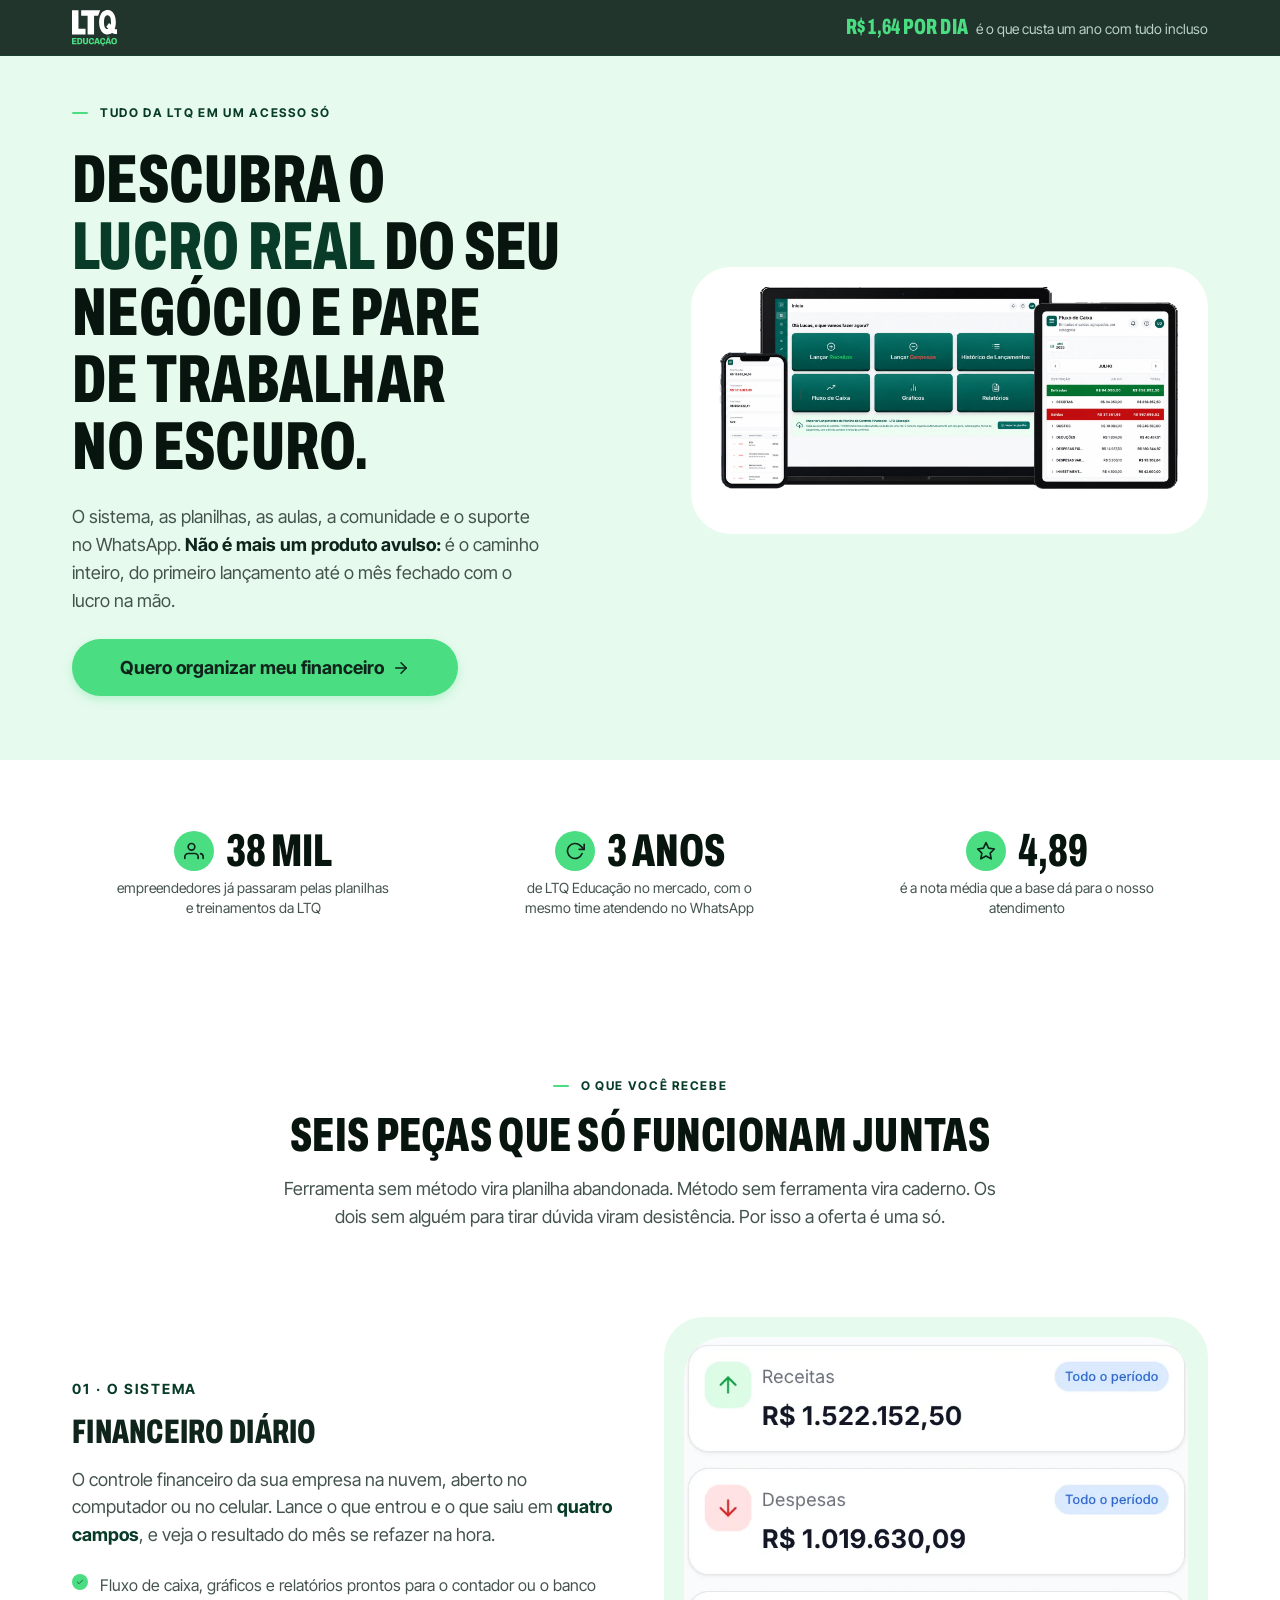
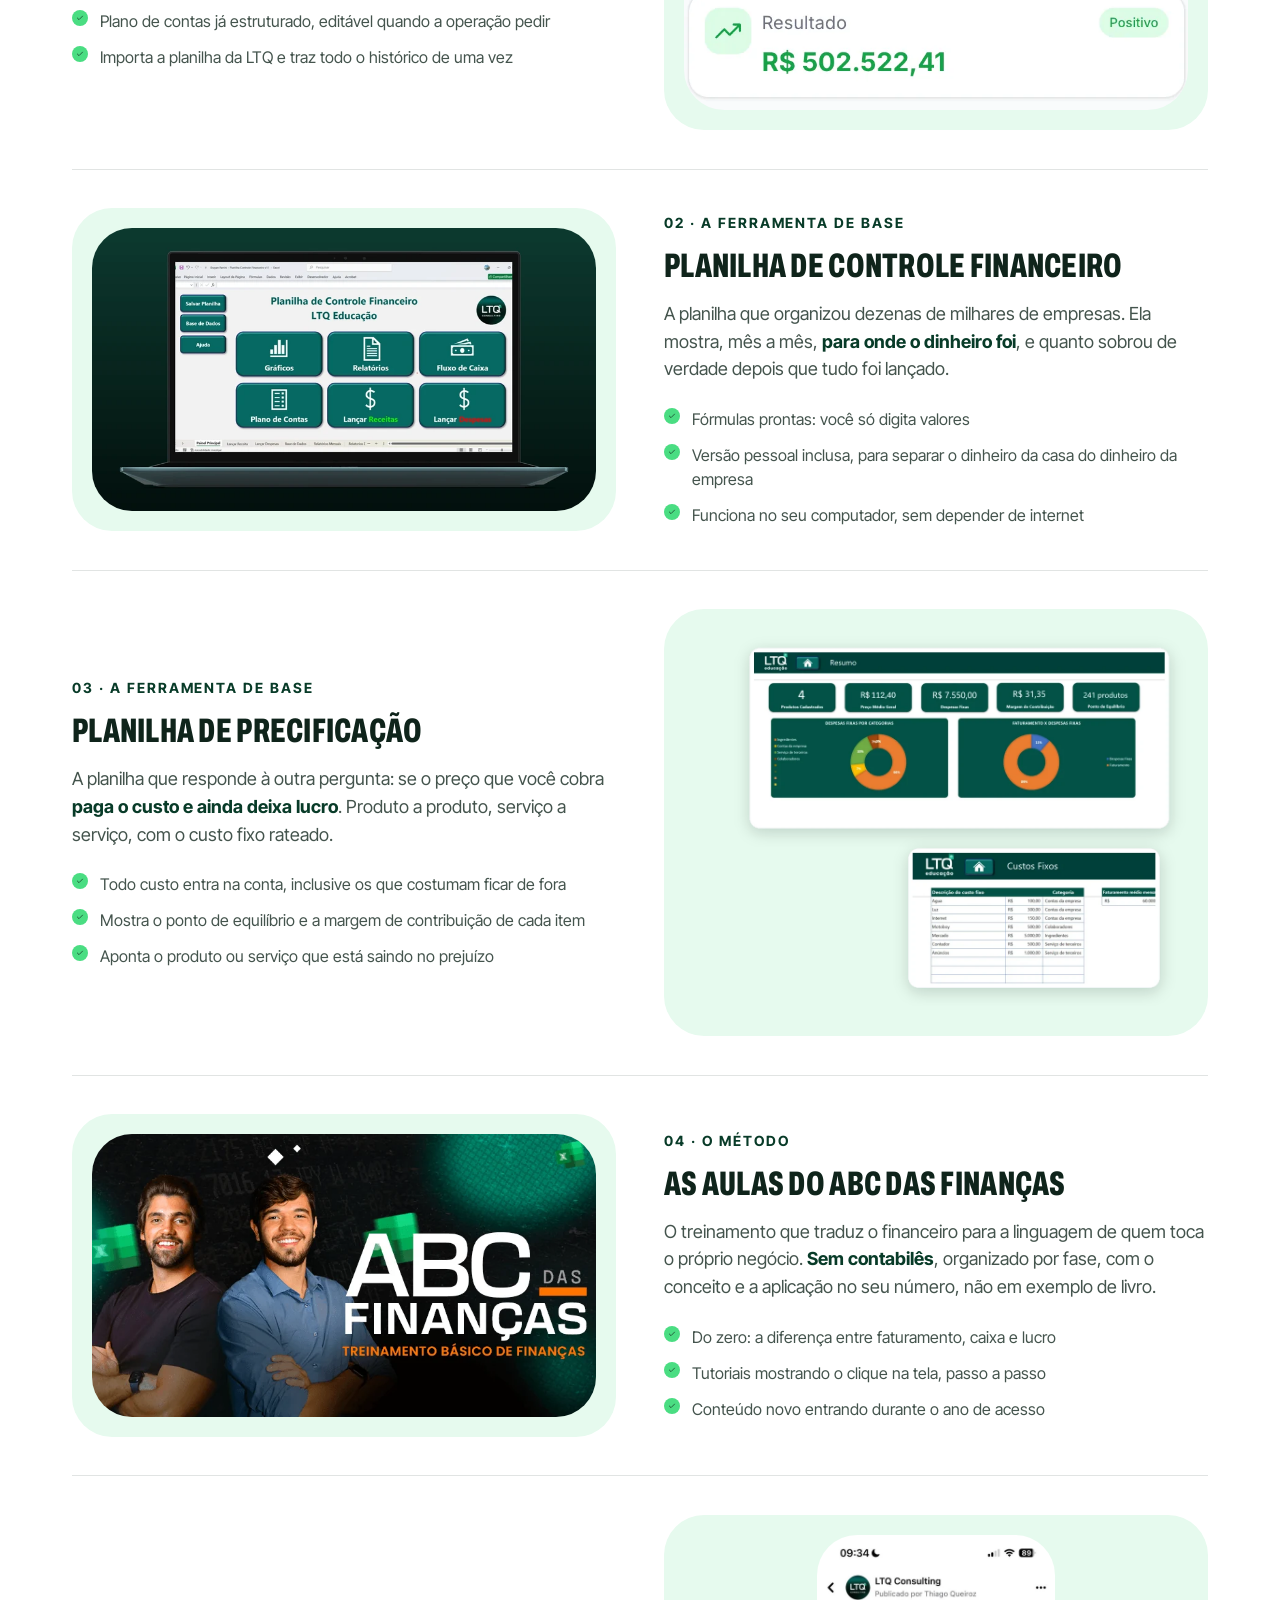
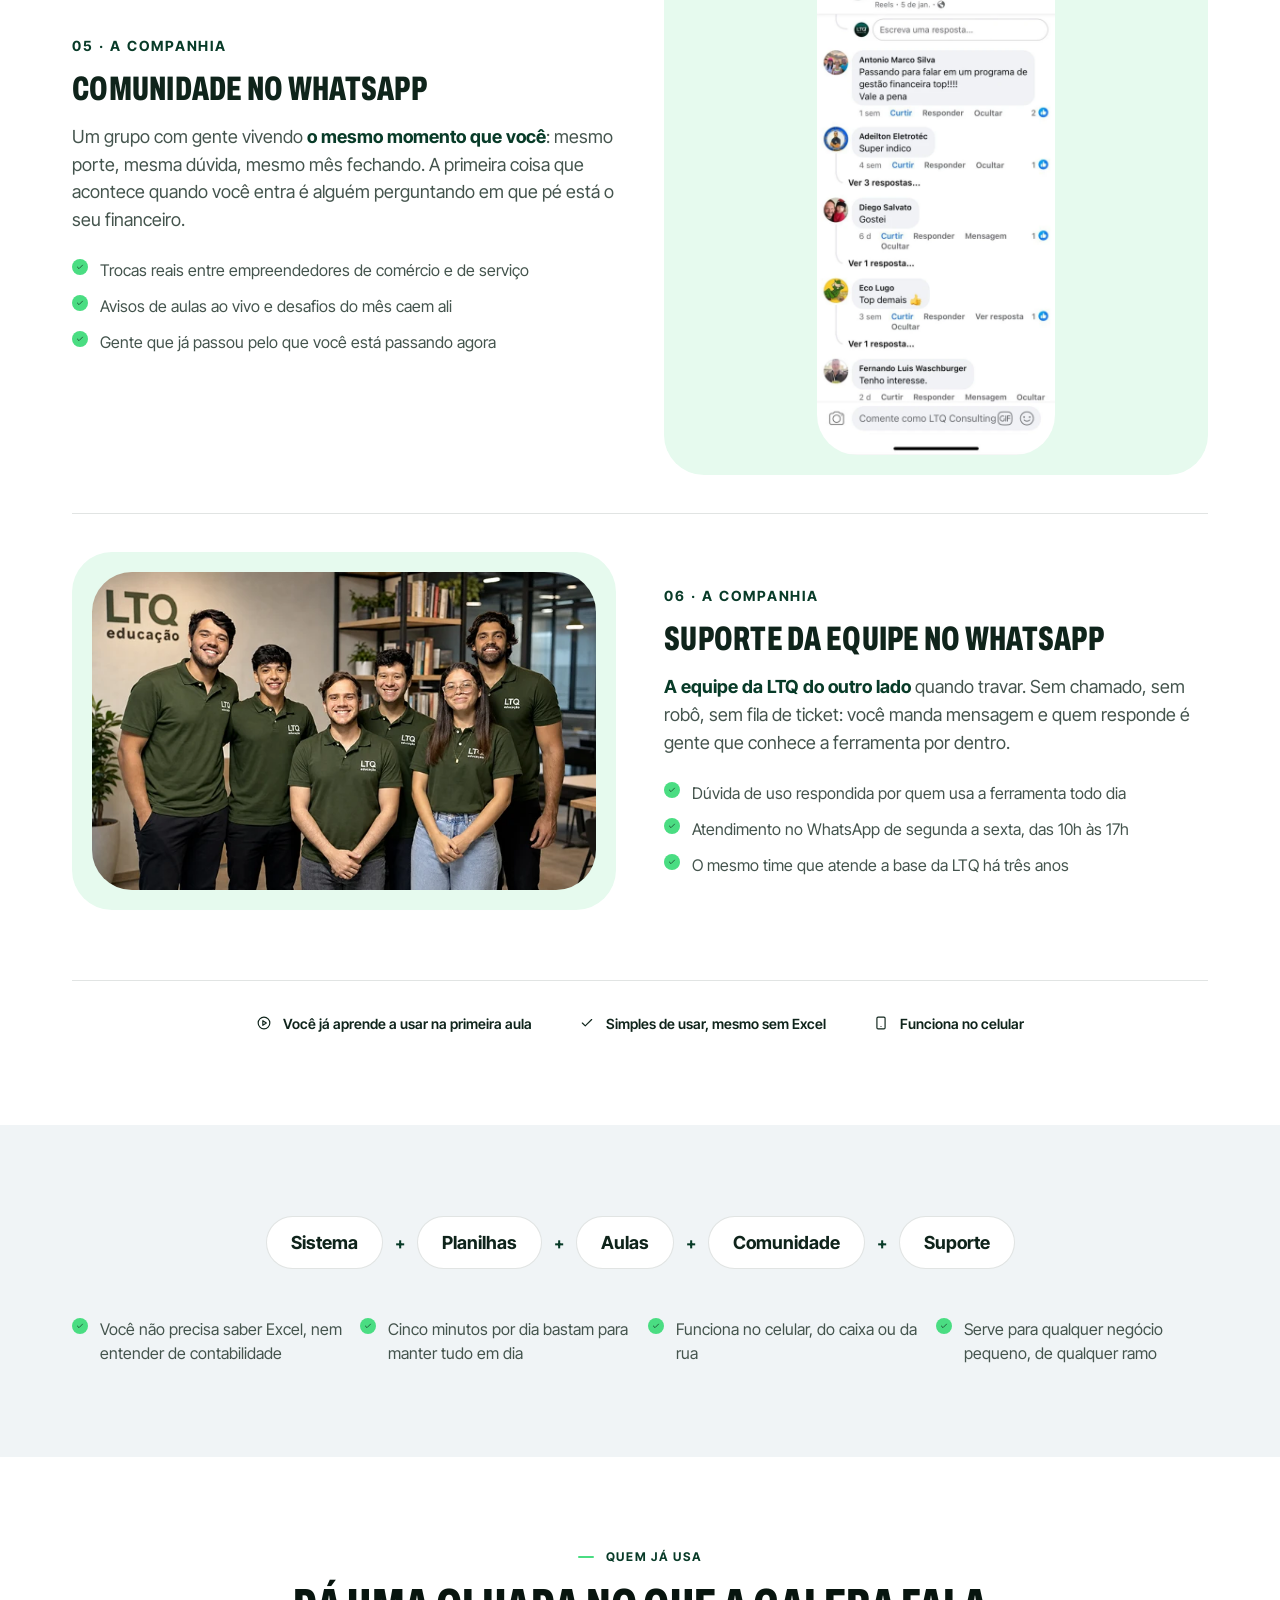
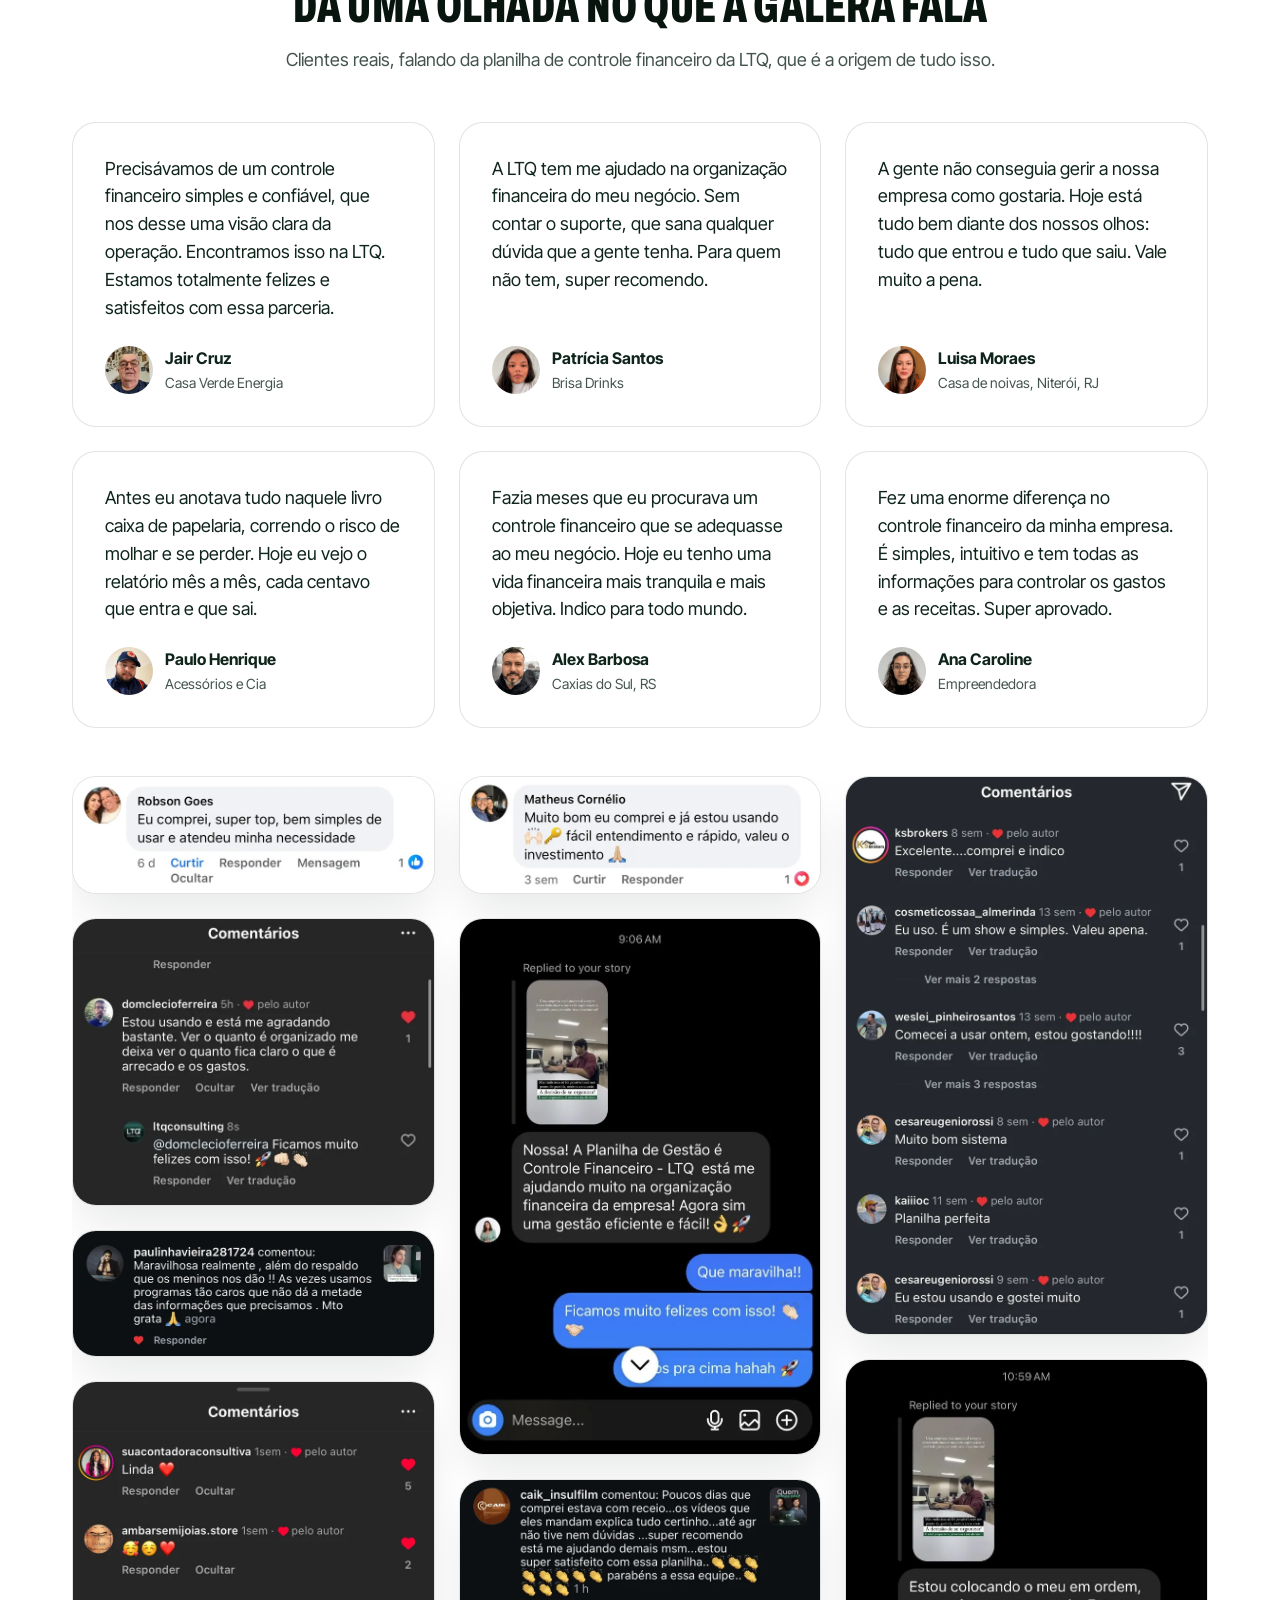
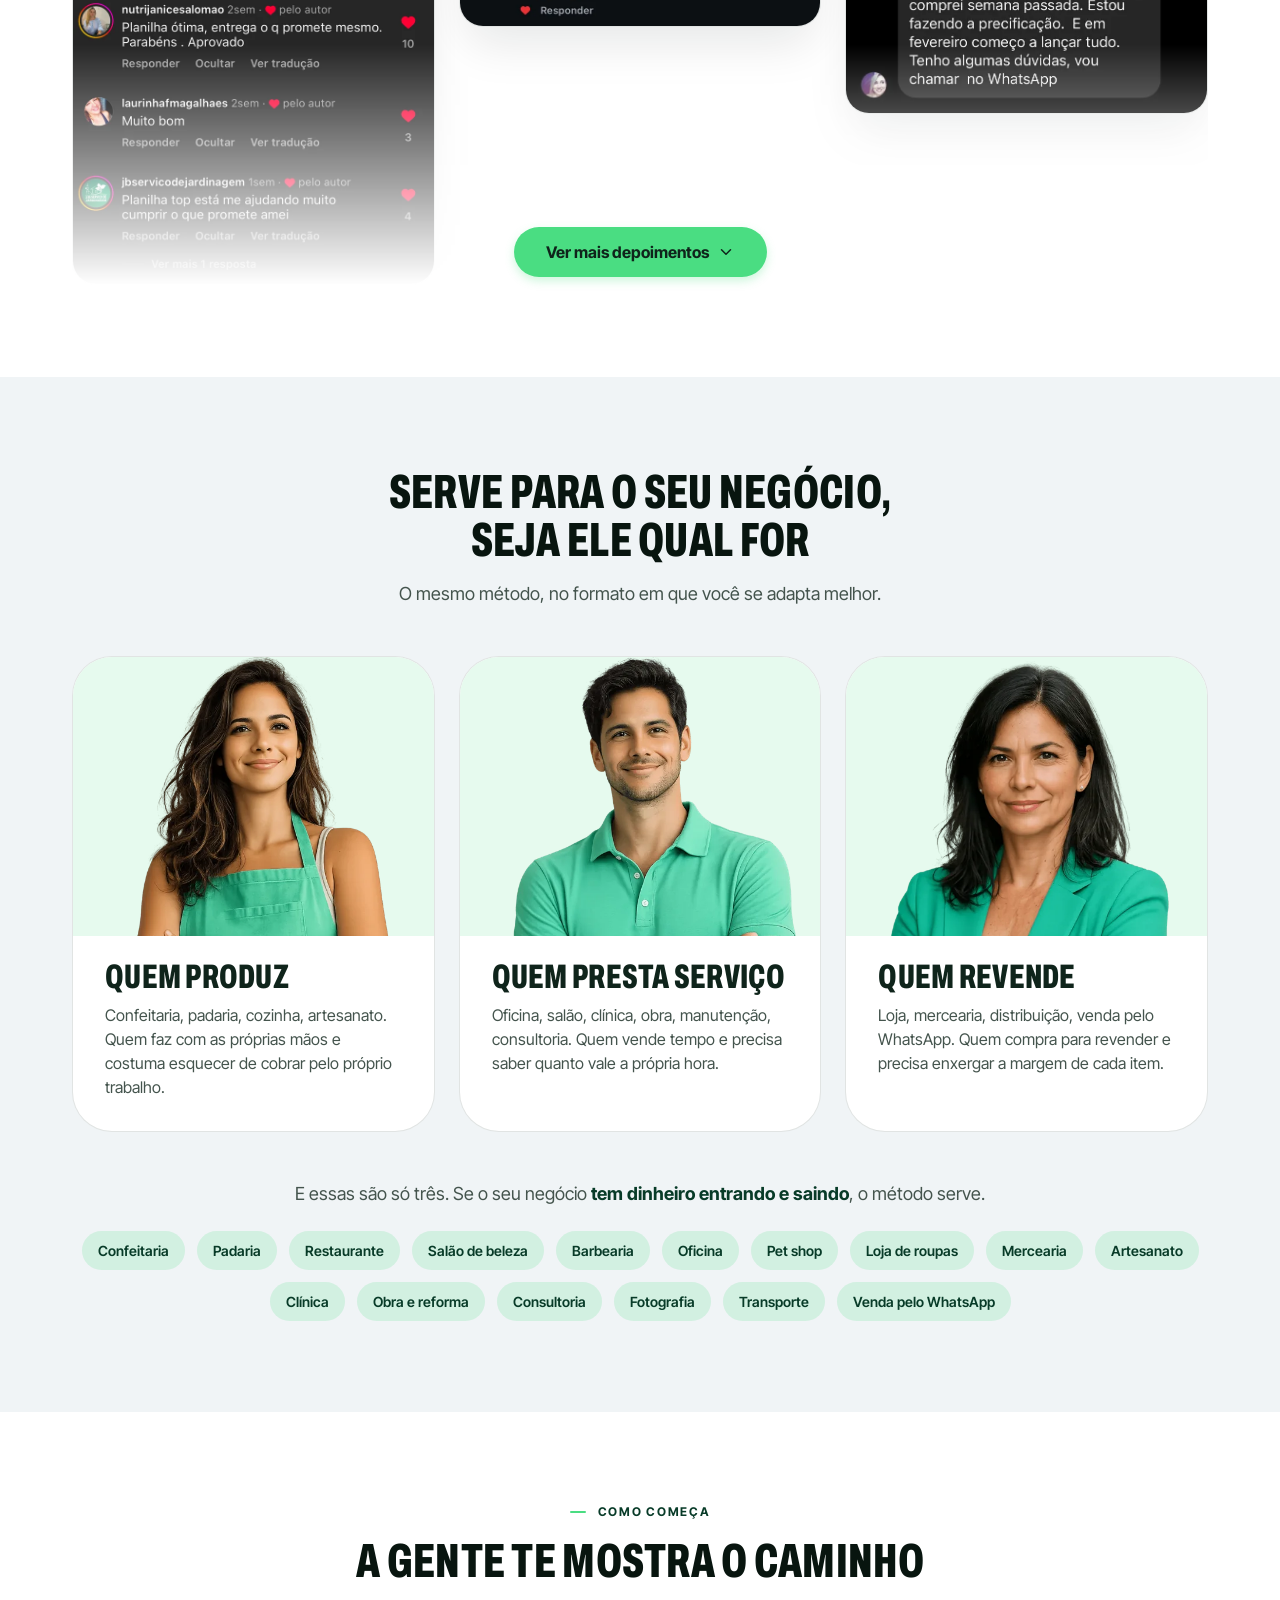
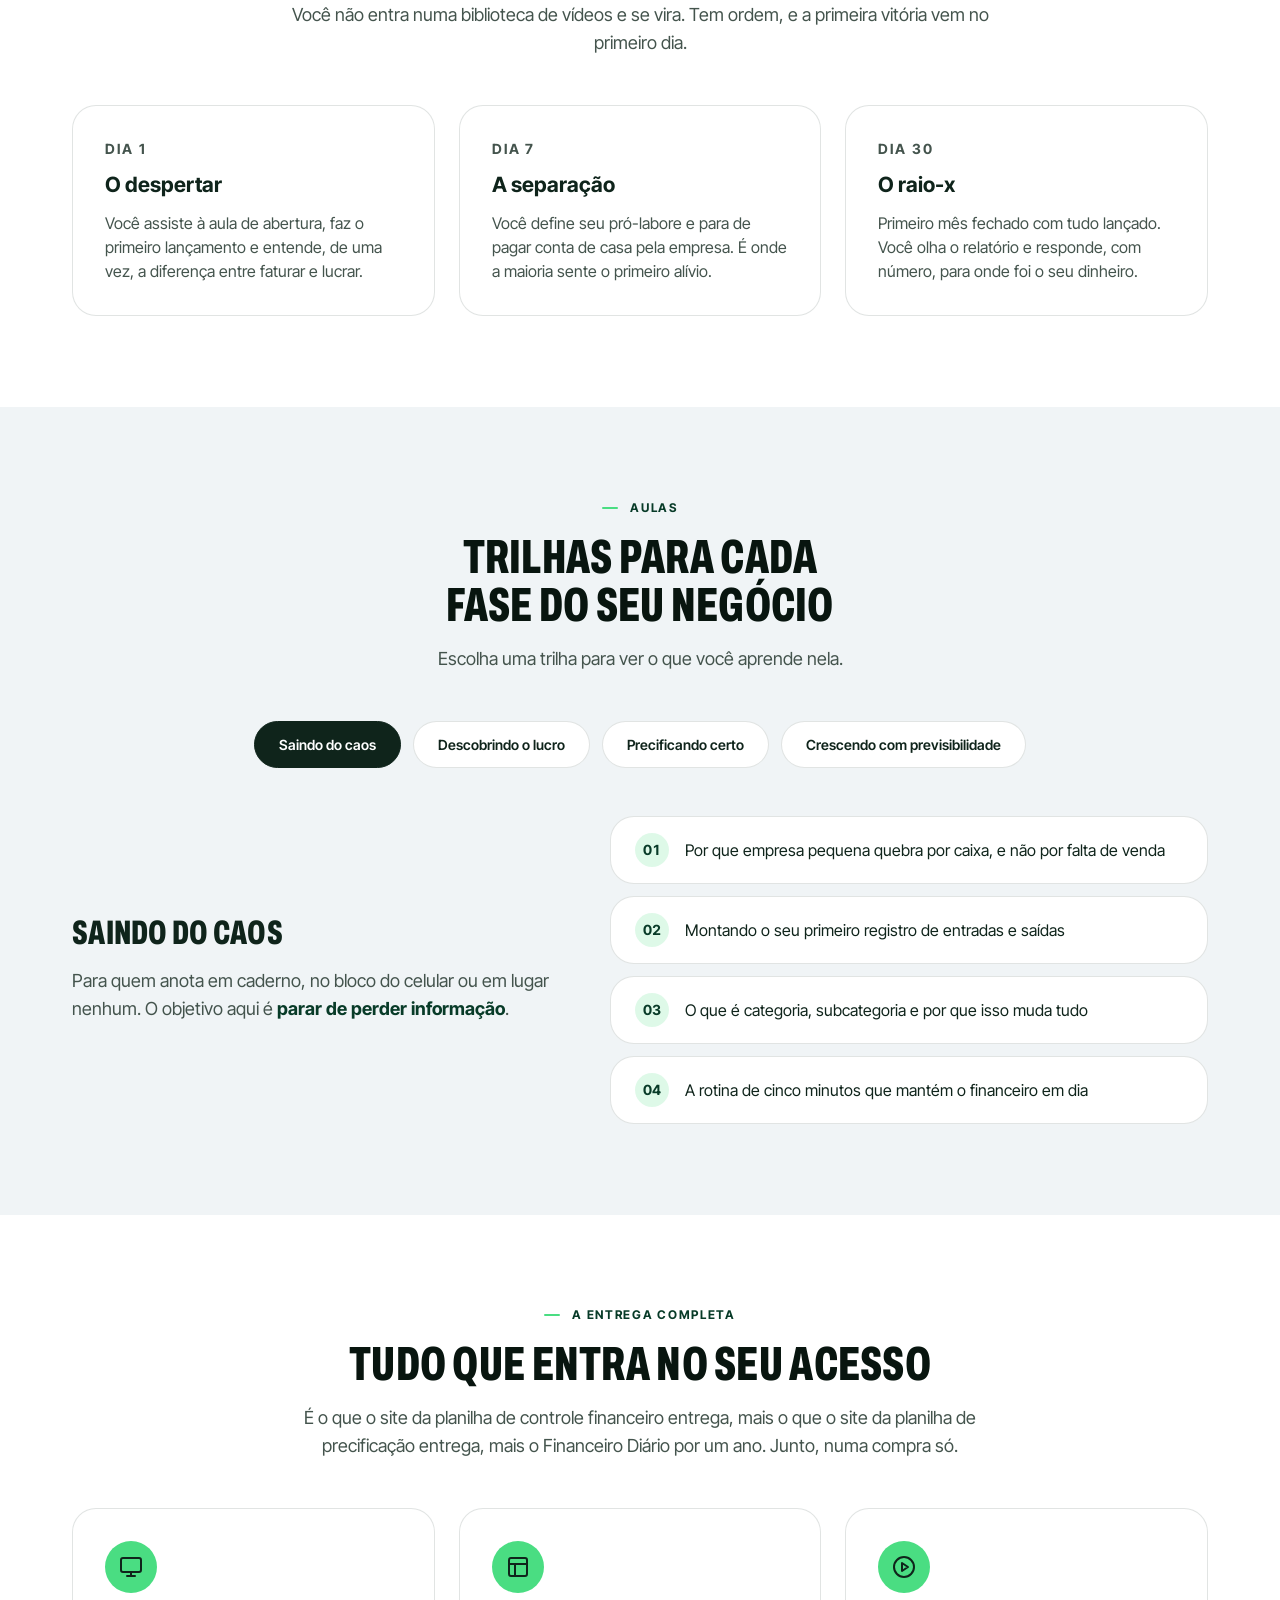
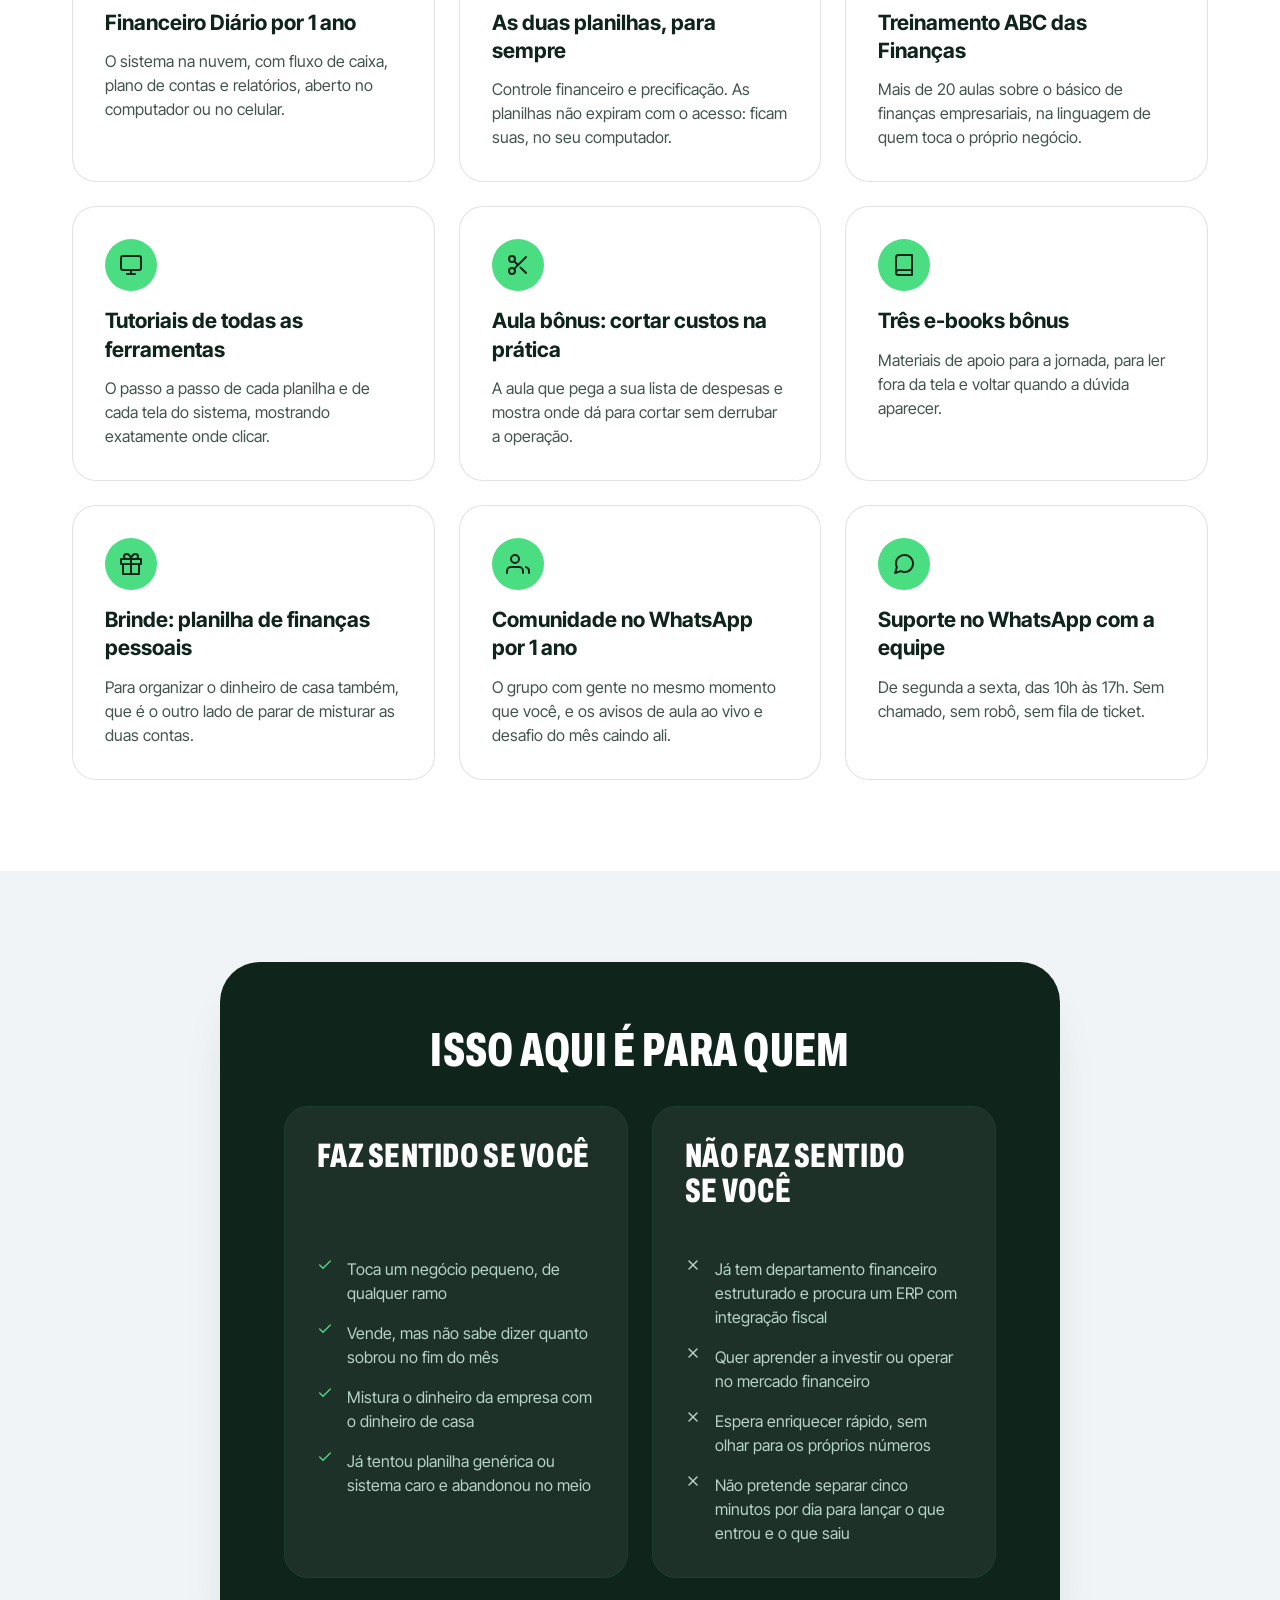
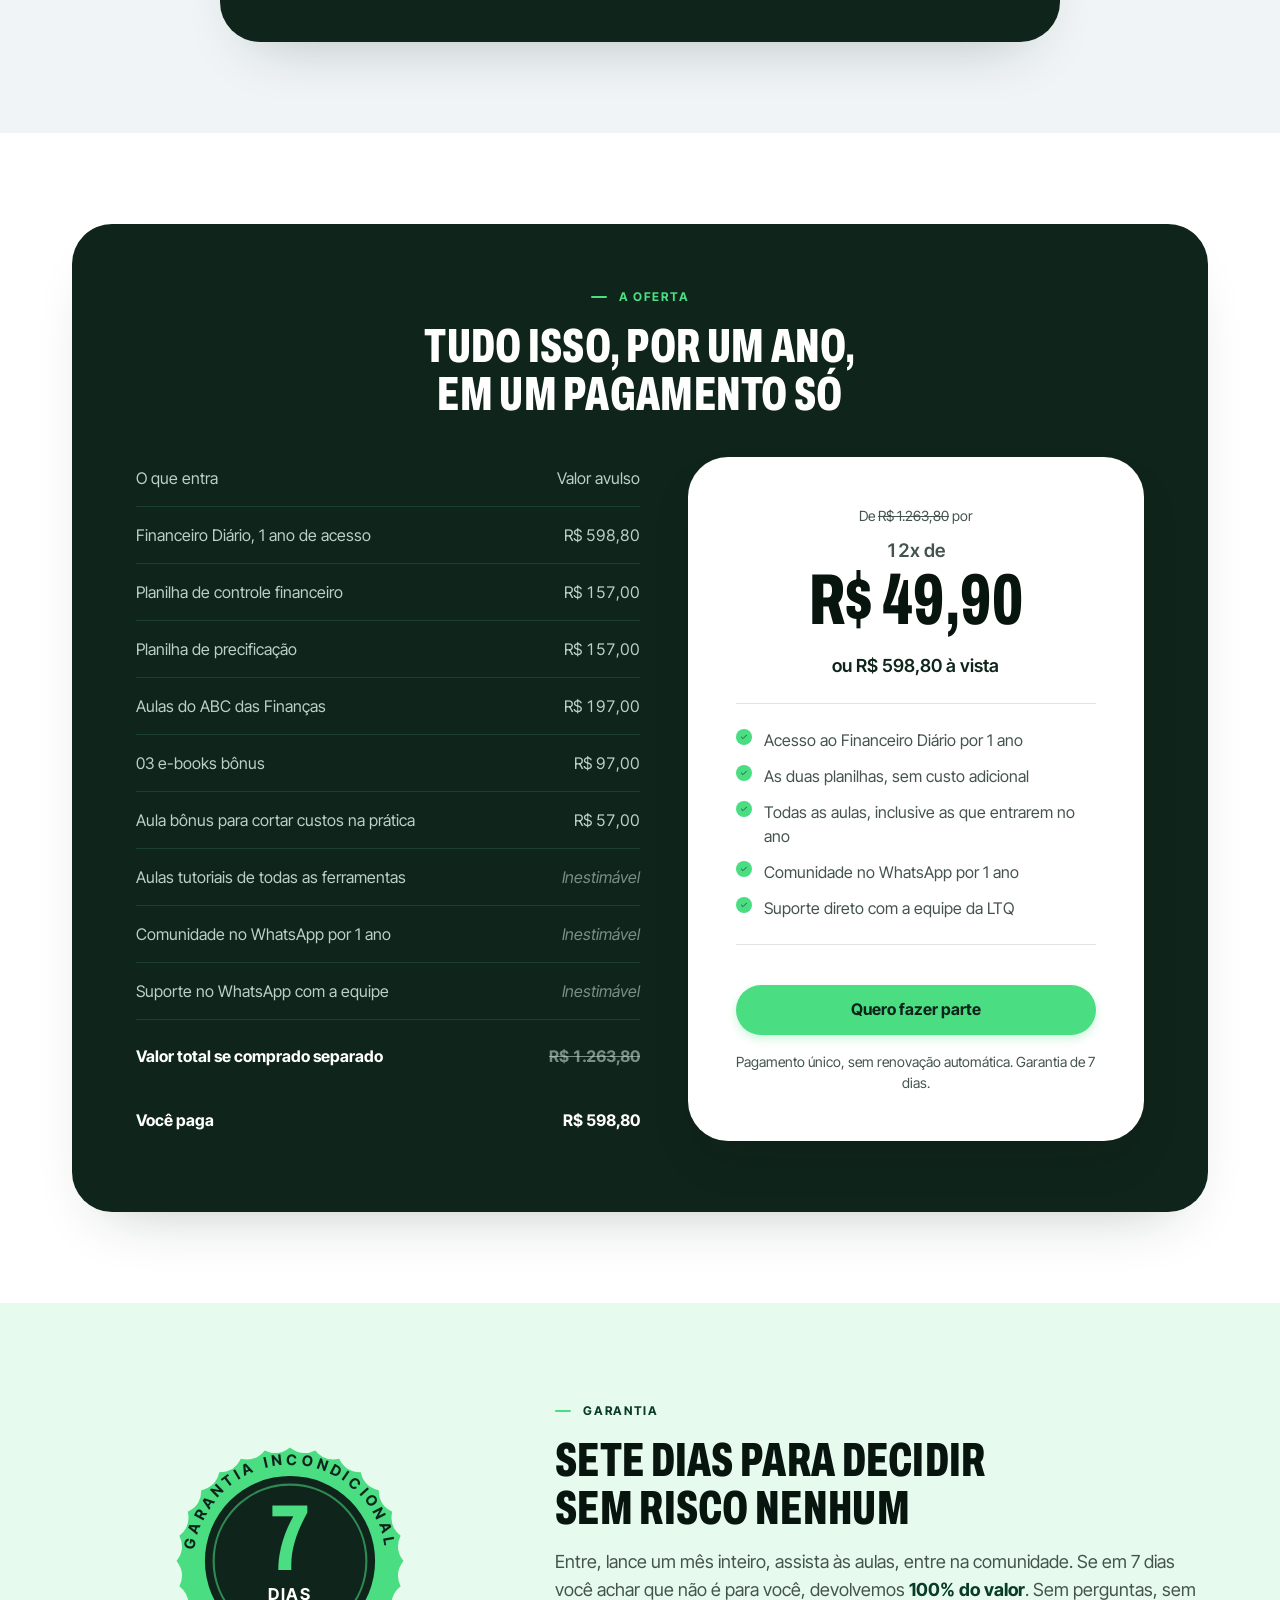
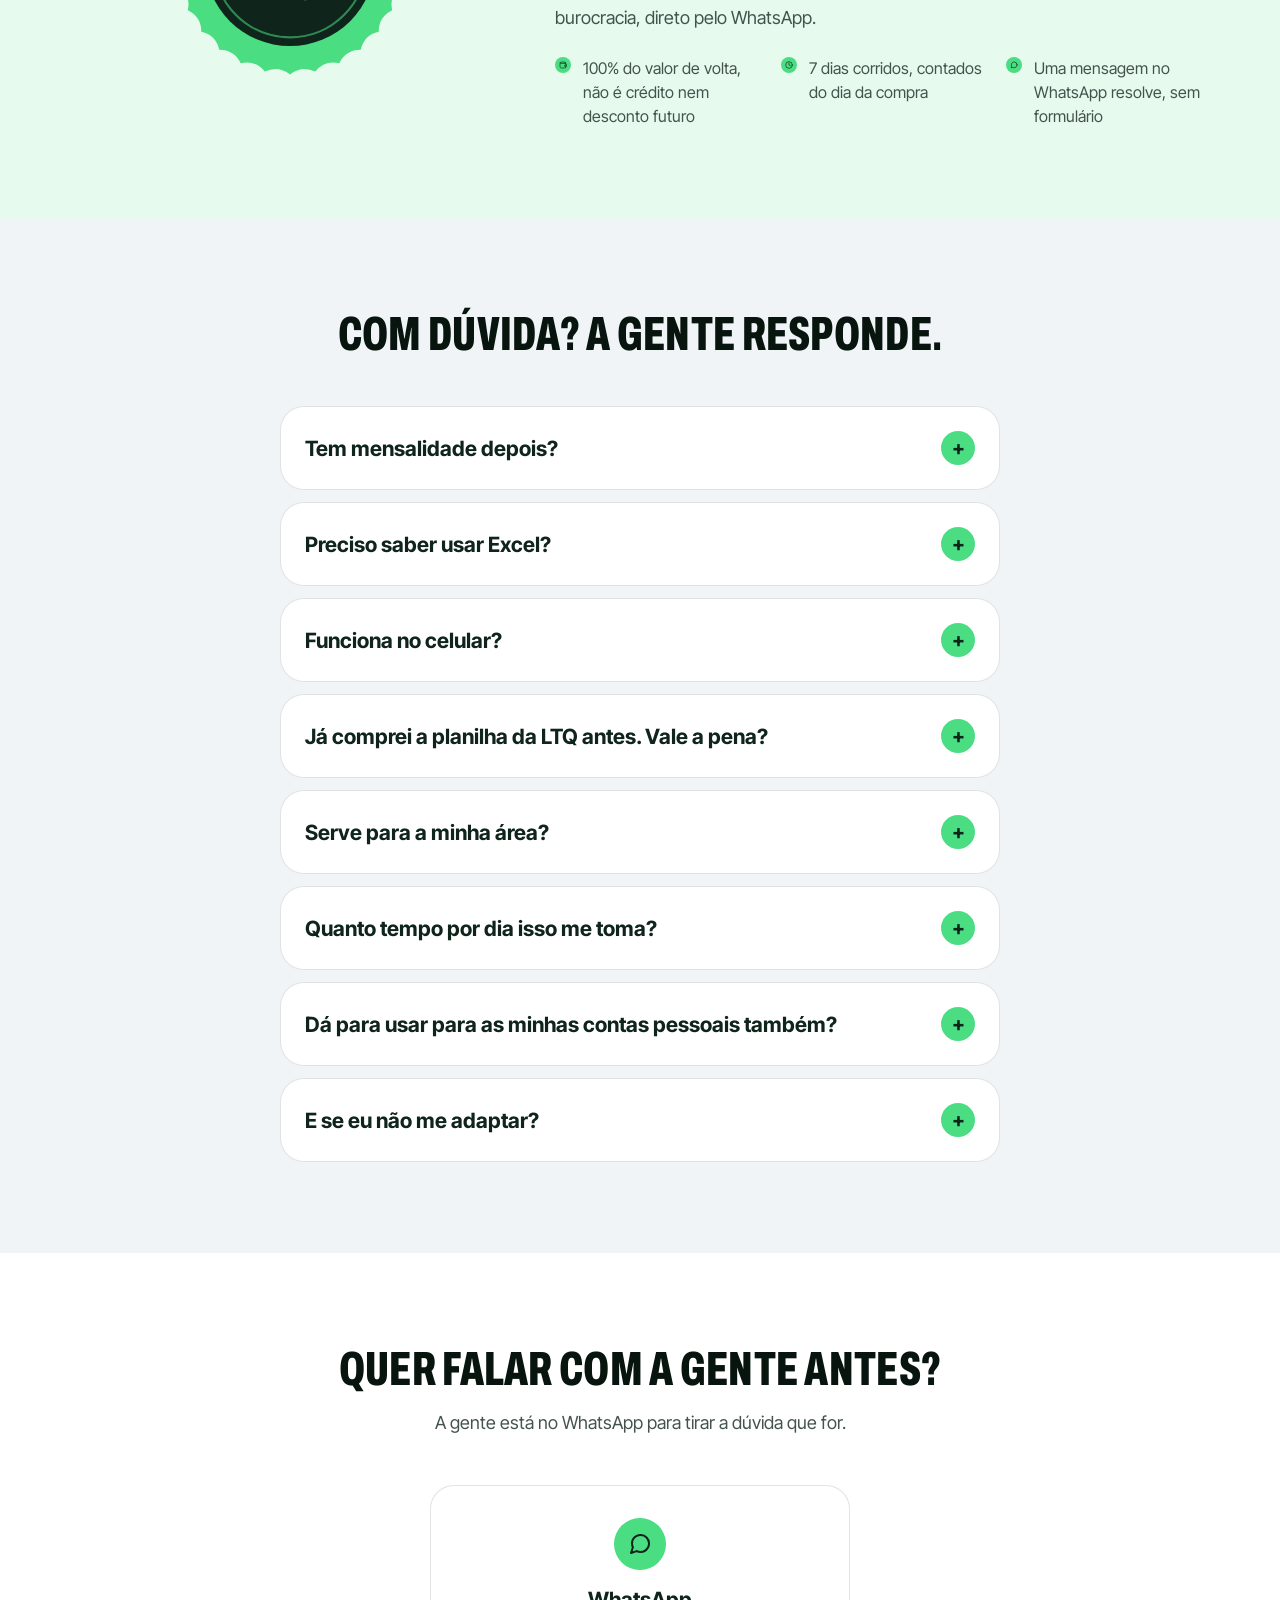
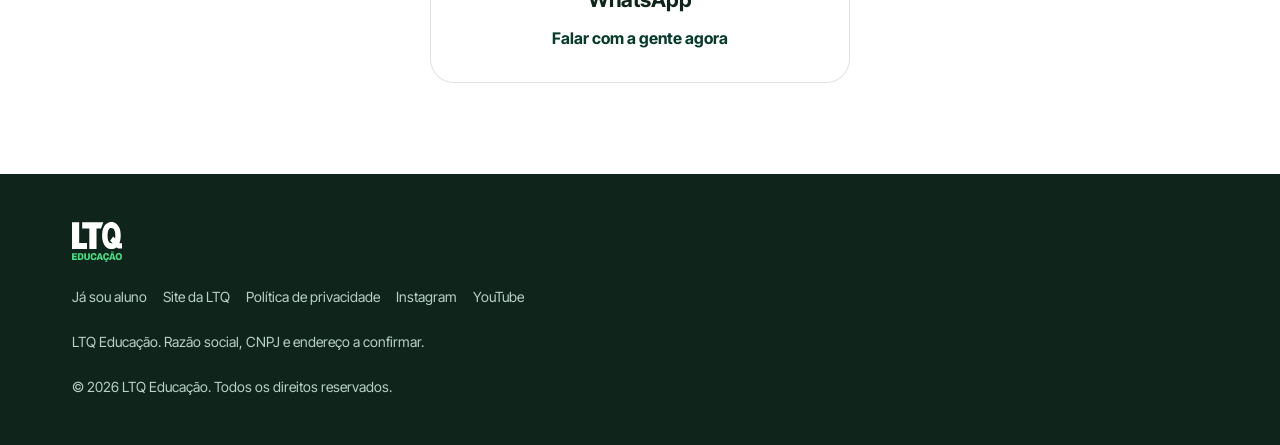
==== commit 98bd925f: "/ofertacompleta: sai a secao da comunidade e entra a logo do rebranding Sincroniza a rota com o repo" ====
--- a/ofertacompleta/index.html
+++ b/ofertacompleta/index.html
@@ -80,7 +80,7 @@
 <header class="topbar">
   <div class="container topbar__inner">
     <p class="topbar__brand">
-      <img src="assets/logo/ltq-wordmark-branco.svg" alt="LTQ Educação" width="36" height="36">
+      <img src="assets/logo/ltq-logo-rebranding-2026.svg" alt="LTQ Educação" width="45" height="36">
     </p>
     <p class="topbar__price">
       <b>R$ 1,64 por dia</b>
@@ -685,31 +685,9 @@
   </section>
 
   <!-- ==========================================================
-       8 · COMUNIDADE
-       ========================================================== -->
-  <section class="section section--nevoa">
-    <div class="container">
-      <div class="section__head">
-        <span class="eyebrow">Comunidade</span>
-        <h2>Você não vai fazer isso sozinho</h2>
-        <p>A primeira coisa que acontece quando você entra é alguém perguntando em que pé está o seu financeiro. E gente respondendo.</p>
-      </div>
-      <!-- PENDÊNCIA: prints reais da comunidade no WhatsApp. Estes quatro são
-           depoimentos em foto reaproveitados do site do Financeiro Diário e
-           estão aqui como marcador visual. Trocar antes de publicar. -->
-      <div class="shots" data-reveal data-placeholder="true">
-        <img src="assets/img/depoimento-1.webp" loading="lazy" alt="Mensagem de cliente da LTQ" width="400" height="500">
-        <img src="assets/img/depoimento-2.webp" loading="lazy" alt="Mensagem de cliente da LTQ" width="400" height="500">
-        <img src="assets/img/depoimento-3.webp" loading="lazy" alt="Mensagem de cliente da LTQ" width="400" height="500">
-        <img src="assets/img/depoimento-4.webp" loading="lazy" alt="Mensagem de cliente da LTQ" width="400" height="500">
-      </div>
-    </div>
-  </section>
-
-  <!-- ==========================================================
-       9 · TRILHAS
-       ========================================================== -->
-  <section class="section" id="trilhas">
+       8 · TRILHAS
+       ========================================================== -->
+  <section class="section section--nevoa" id="trilhas">
     <div class="container">
       <div class="section__head">
         <span class="eyebrow">Aulas</span>
@@ -784,7 +762,7 @@
   </section>
 
   <!-- ==========================================================
-       10 · TUDO QUE ENTRA NO ACESSO
+       9 · TUDO QUE ENTRA NO ACESSO
        07/10/2026 · Pedido 11. A seção prometia coisas que a LTQ
        não entrega hoje: "aulas ao vivo" e "desafios mensais"
        saíram riscadas no PDF e saíram daqui.
@@ -808,7 +786,7 @@
        sites falam em "02 e-books": se o número certo for dois, é
        aqui e na tabela da oferta que ele muda.
        ========================================================== -->
-  <section class="section section--nevoa">
+  <section class="section">
     <div class="container">
       <div class="section__head">
         <span class="eyebrow">A entrega completa</span>
@@ -834,9 +812,9 @@
   </section>
 
   <!-- ==========================================================
-       11 · É PARA QUEM
-       ========================================================== -->
-  <section class="section">
+       10 · É PARA QUEM
+       ========================================================== -->
+  <section class="section section--nevoa">
     <div class="container container--narrow">
       <!-- Primeiro dos TRÊS blocos de petróleo da página. É ele que dá o
            verde sem a página virar verde; ver o cabeçalho do styles.css. -->
@@ -867,9 +845,9 @@
   </section>
 
   <!-- ==========================================================
-       12 · OFERTA
-       ========================================================== -->
-  <section class="section section--nevoa" id="oferta">
+       11 · OFERTA
+       ========================================================== -->
+  <section class="section" id="oferta">
     <div class="container">
       <!-- Segundo bloco de petróleo. O cartão de preço dentro dele é
            BRANCO: é o ponto mais claro da página, e é onde se compra. -->
@@ -948,7 +926,7 @@
   </section>
 
   <!-- ==========================================================
-       13 · GARANTIA
+       12 · GARANTIA
        ========================================================== -->
   <section class="section section--menta">
     <div class="container warranty">
@@ -999,7 +977,7 @@
   </section>
 
   <!-- ==========================================================
-       14 · FAQ
+       13 · FAQ
        ========================================================== -->
   <section class="section section--nevoa">
     <div class="container">
@@ -1045,7 +1023,7 @@
   </section>
 
   <!-- ==========================================================
-       15 · CONTATO
+       14 · CONTATO
        ========================================================== -->
   <section class="section">
     <div class="container container--narrow">
@@ -1079,7 +1057,7 @@
      ============================================================ -->
 <footer class="footer">
   <div class="container footer__inner">
-    <img src="assets/logo/ltq-wordmark-branco.svg" alt="LTQ Educação" width="40" height="40">
+    <img src="assets/logo/ltq-logo-rebranding-2026.svg" alt="LTQ Educação" width="50" height="40">
     <nav class="footer__legal" aria-label="Links institucionais">
       <!-- O login saiu do topo junto com a barra de navegação e vive aqui:
            é para quem JÁ é cliente, nunca para quem está comprando. -->
--- a/ofertacompleta/assets/css/styles.css
+++ b/ofertacompleta/assets/css/styles.css
@@ -584,11 +584,6 @@
   font-variant-numeric: tabular-nums;
 }
 
-/* =============================================================
-   7 · COMUNIDADE
-   ============================================================= */
-.shots { display: grid; gap: var(--space-md); grid-template-columns: repeat(auto-fill, minmax(190px, 1fr)); }
-.shots img { width: 100%; border-radius: var(--raio-caixa); box-shadow: var(--elevacao); }
 
 /* =============================================================
    8 · É PARA QUEM   (primeiro bloco inserido)
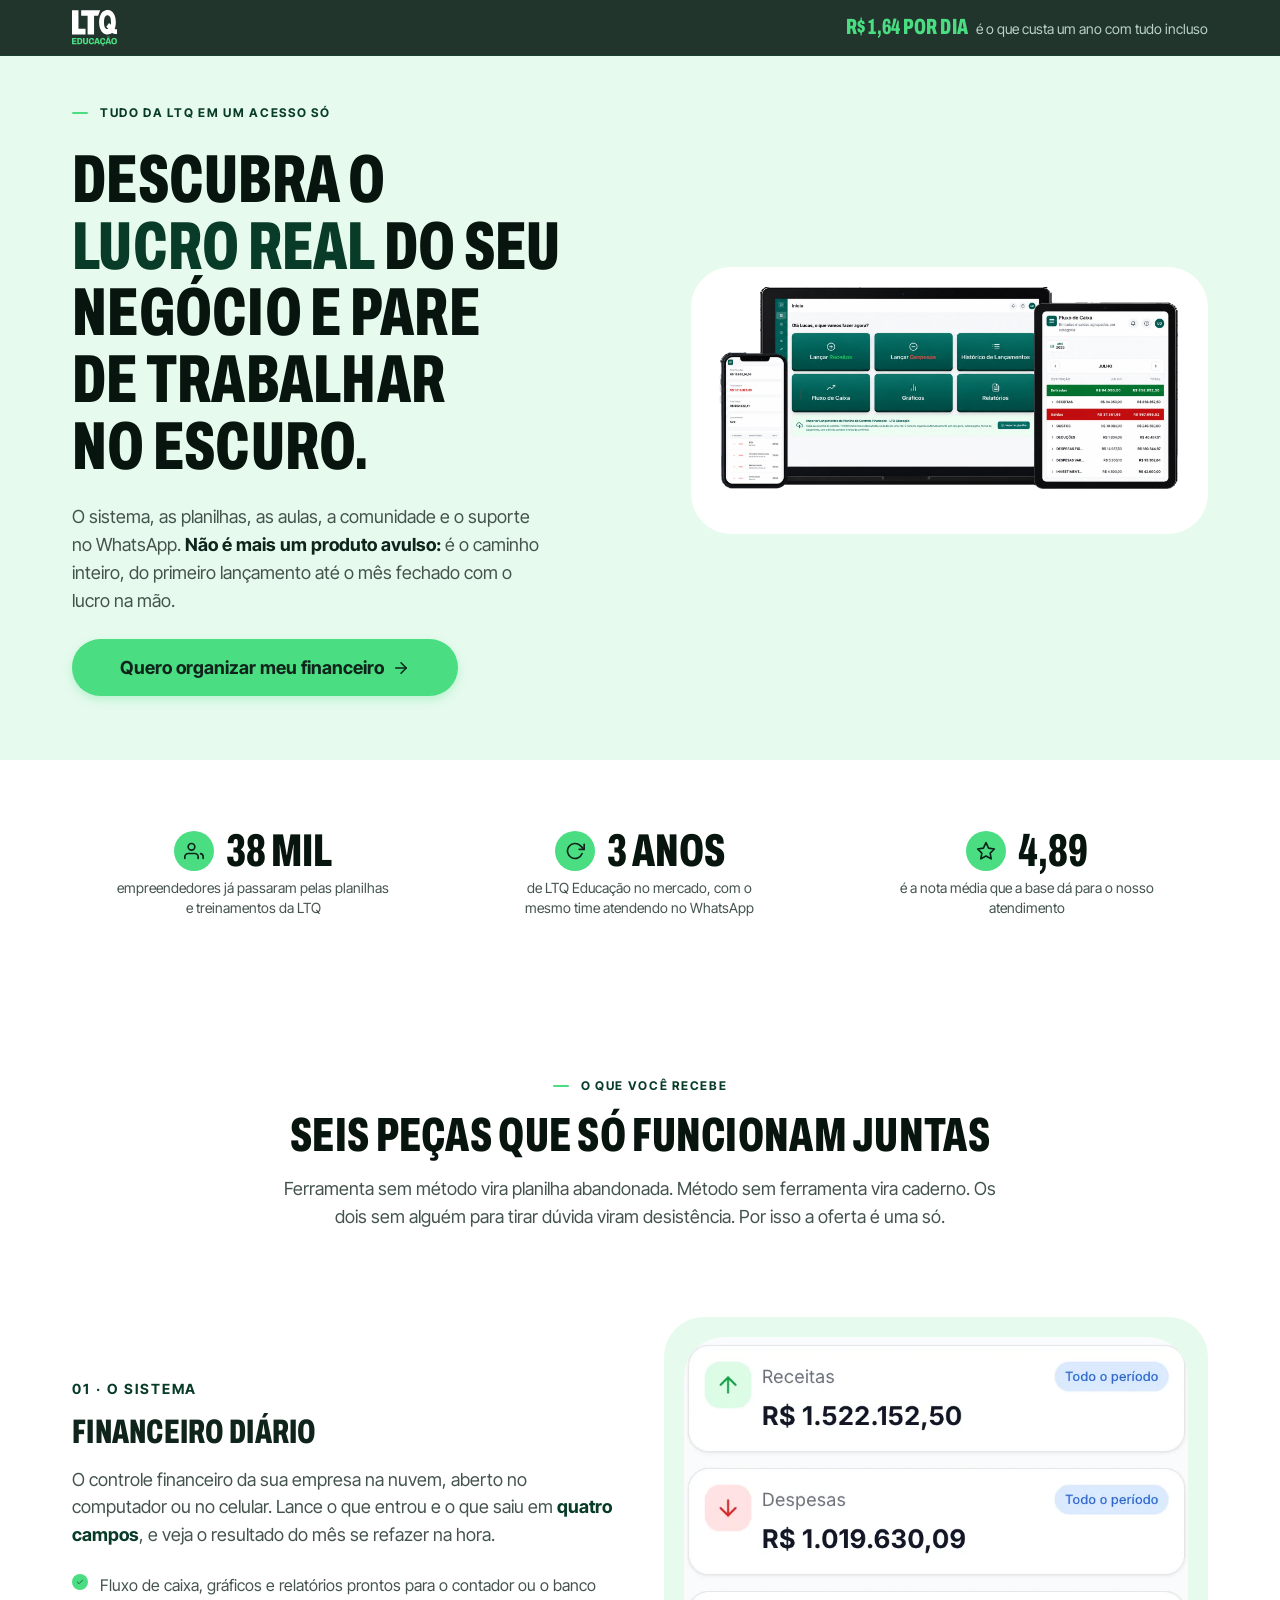
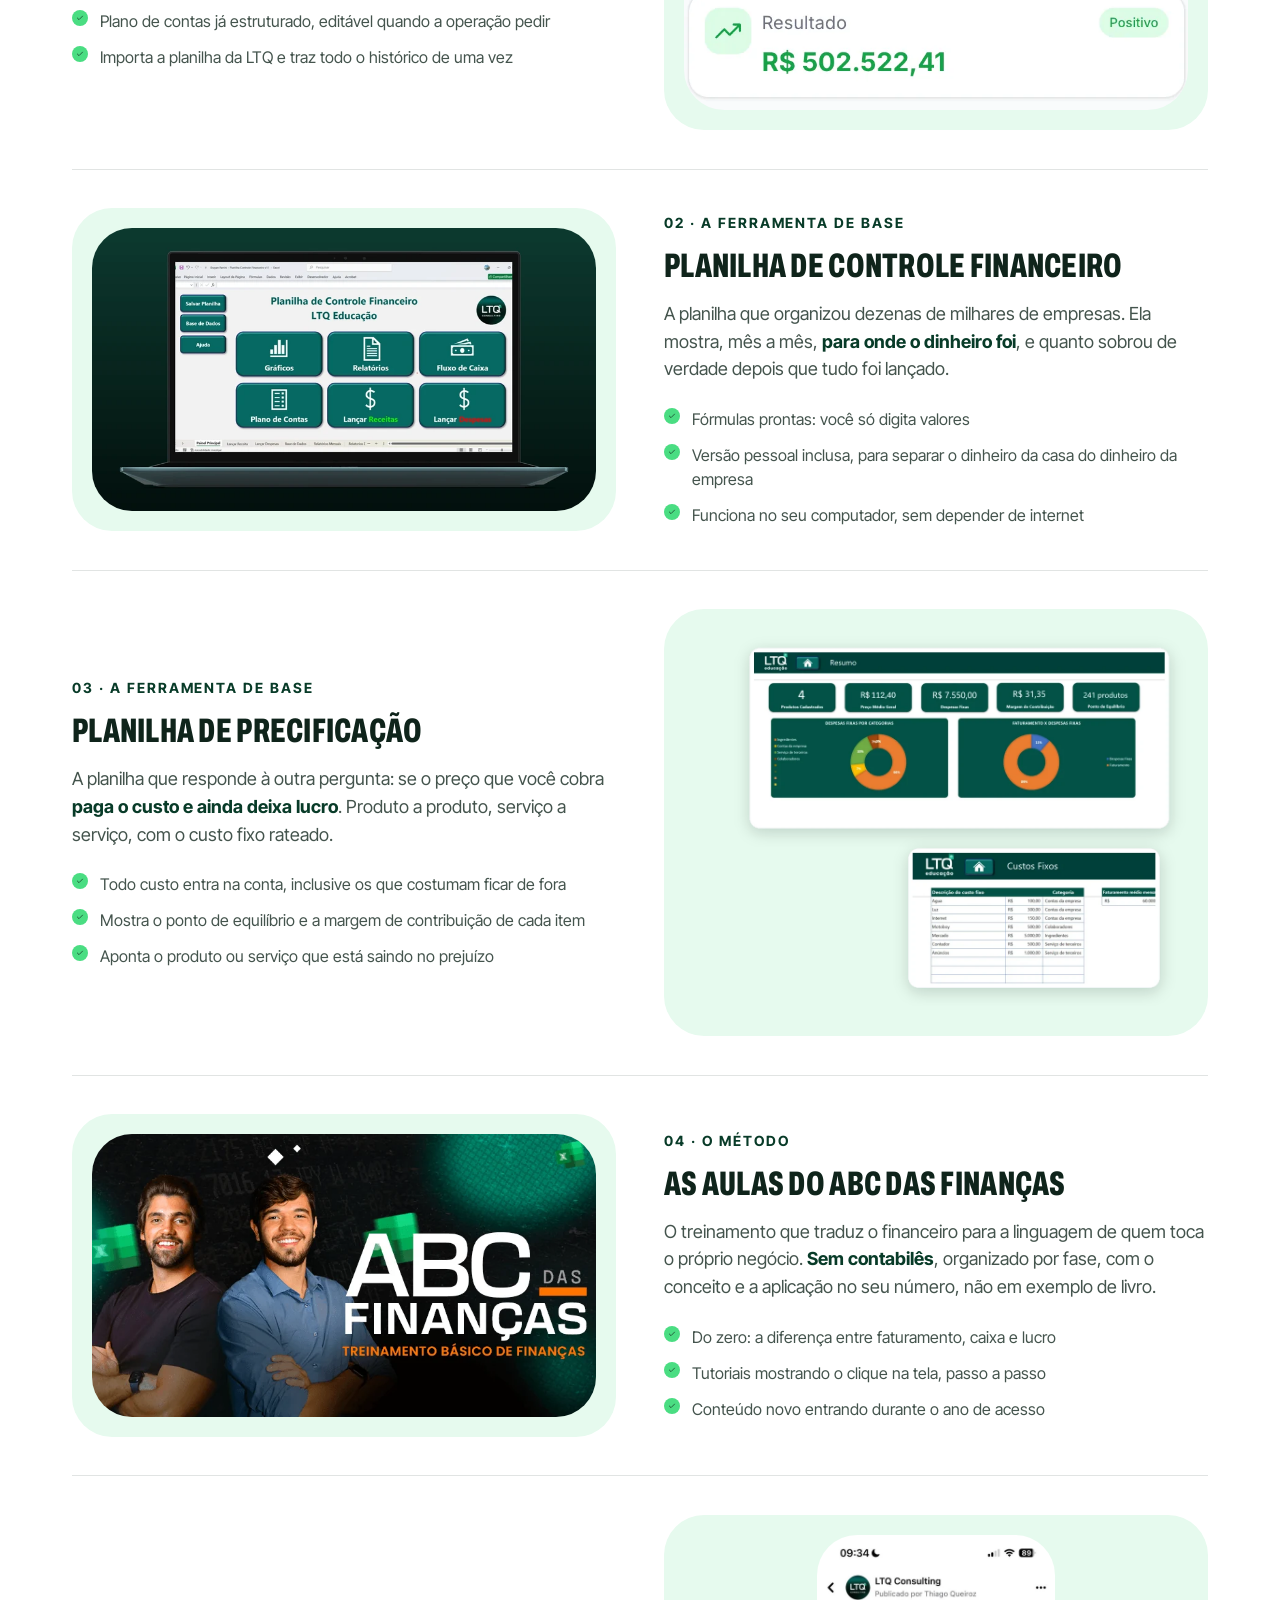
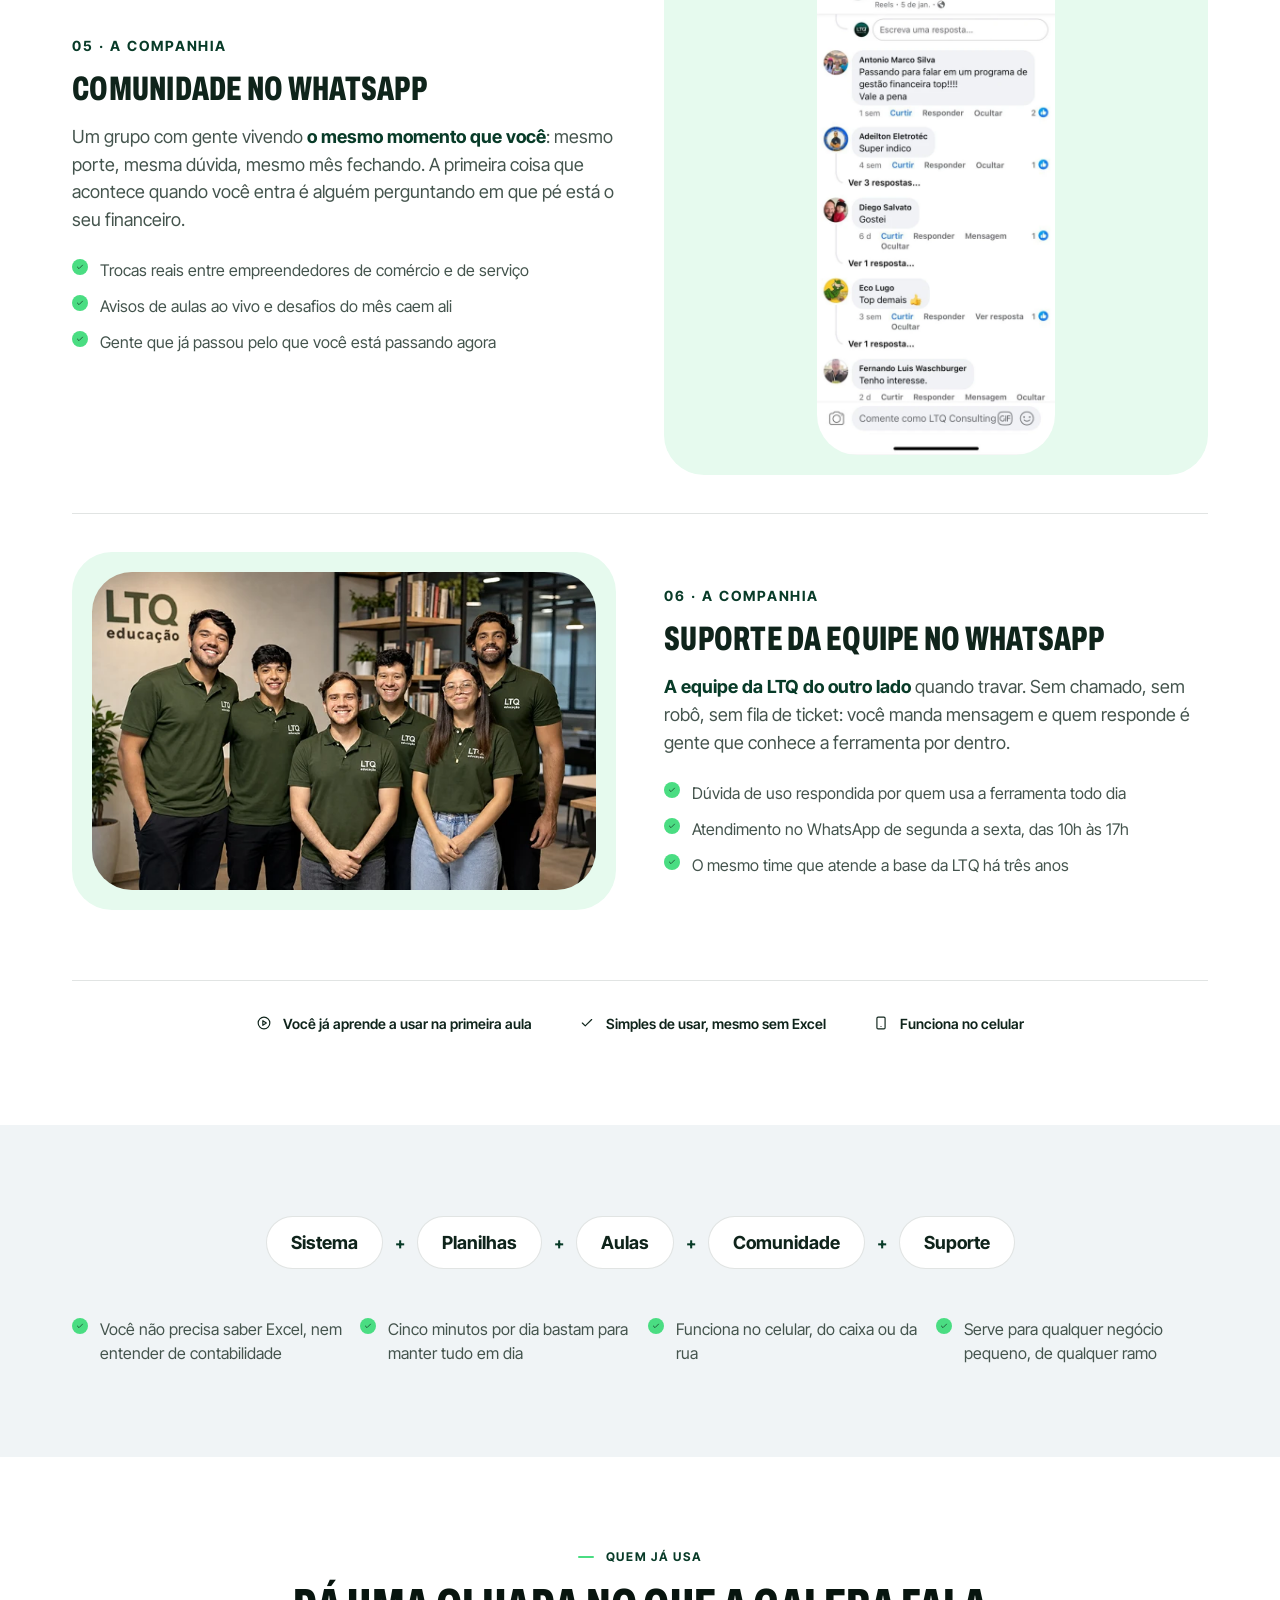
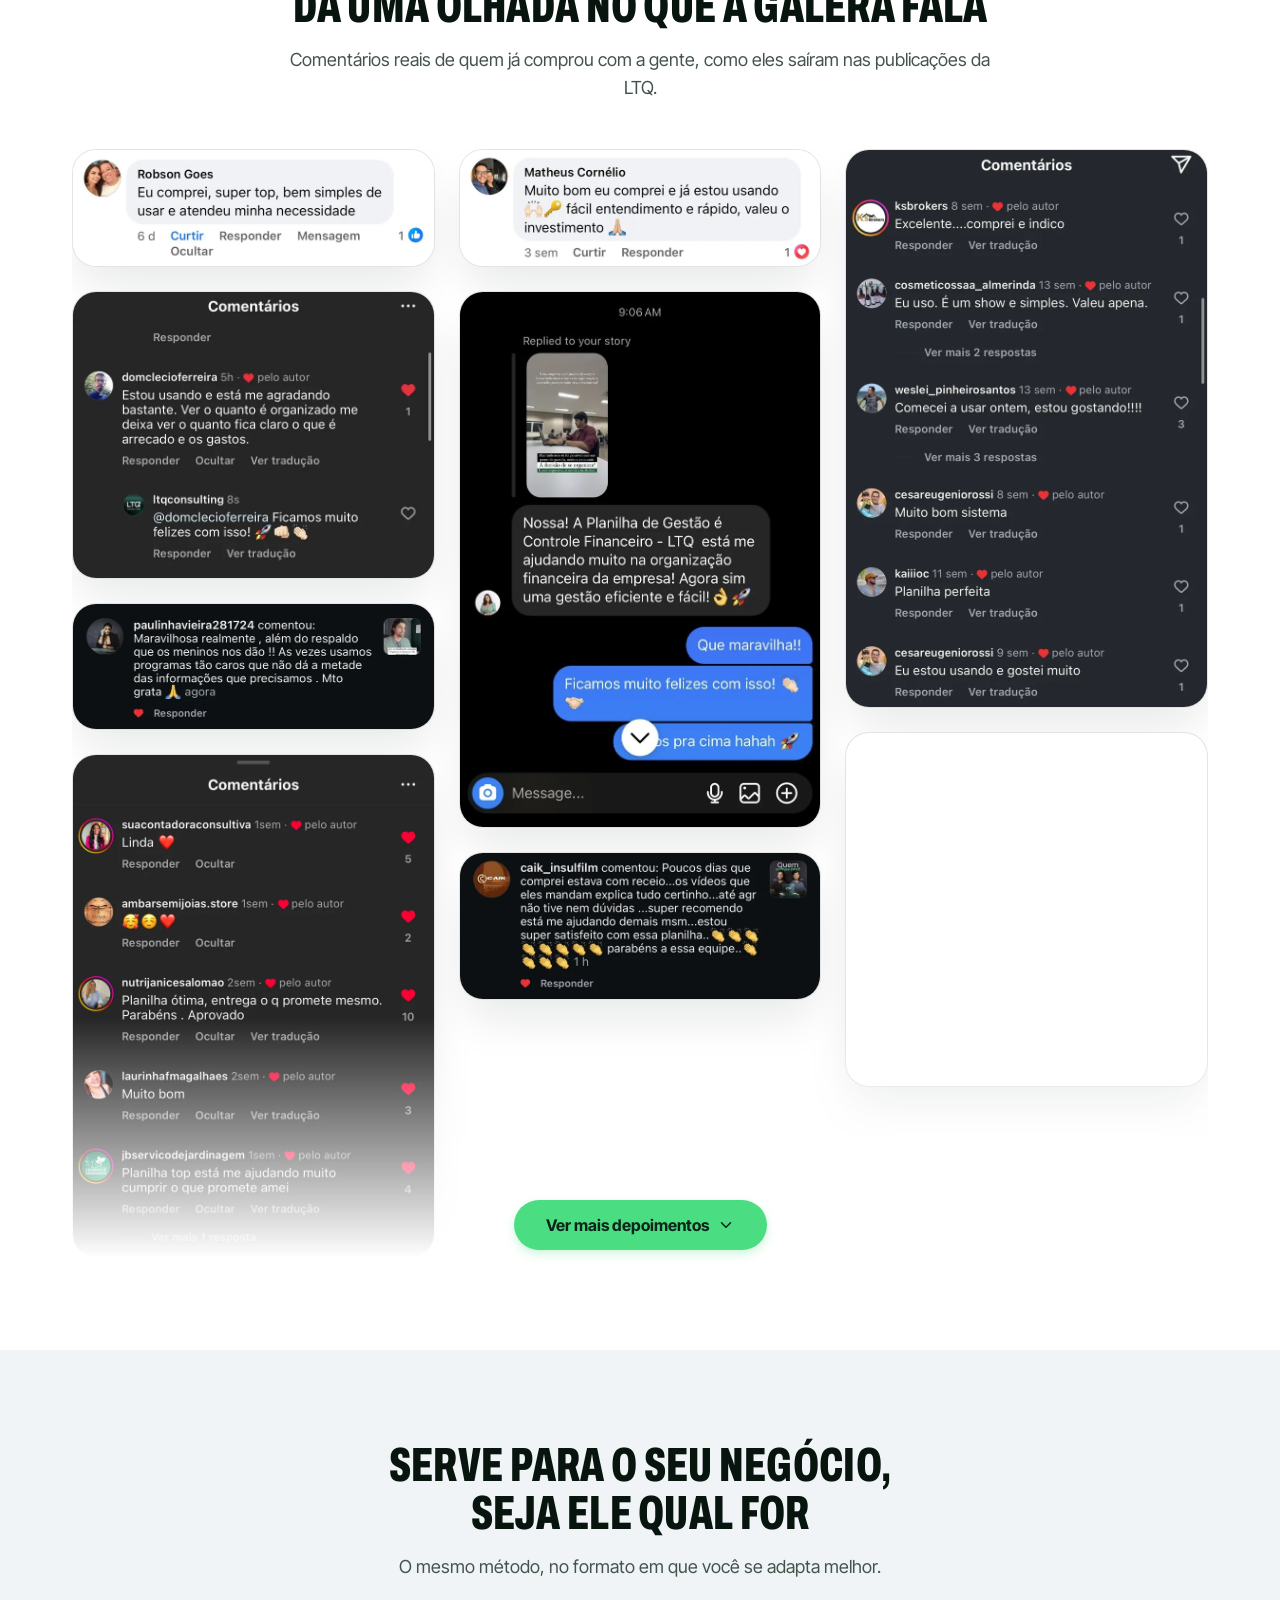
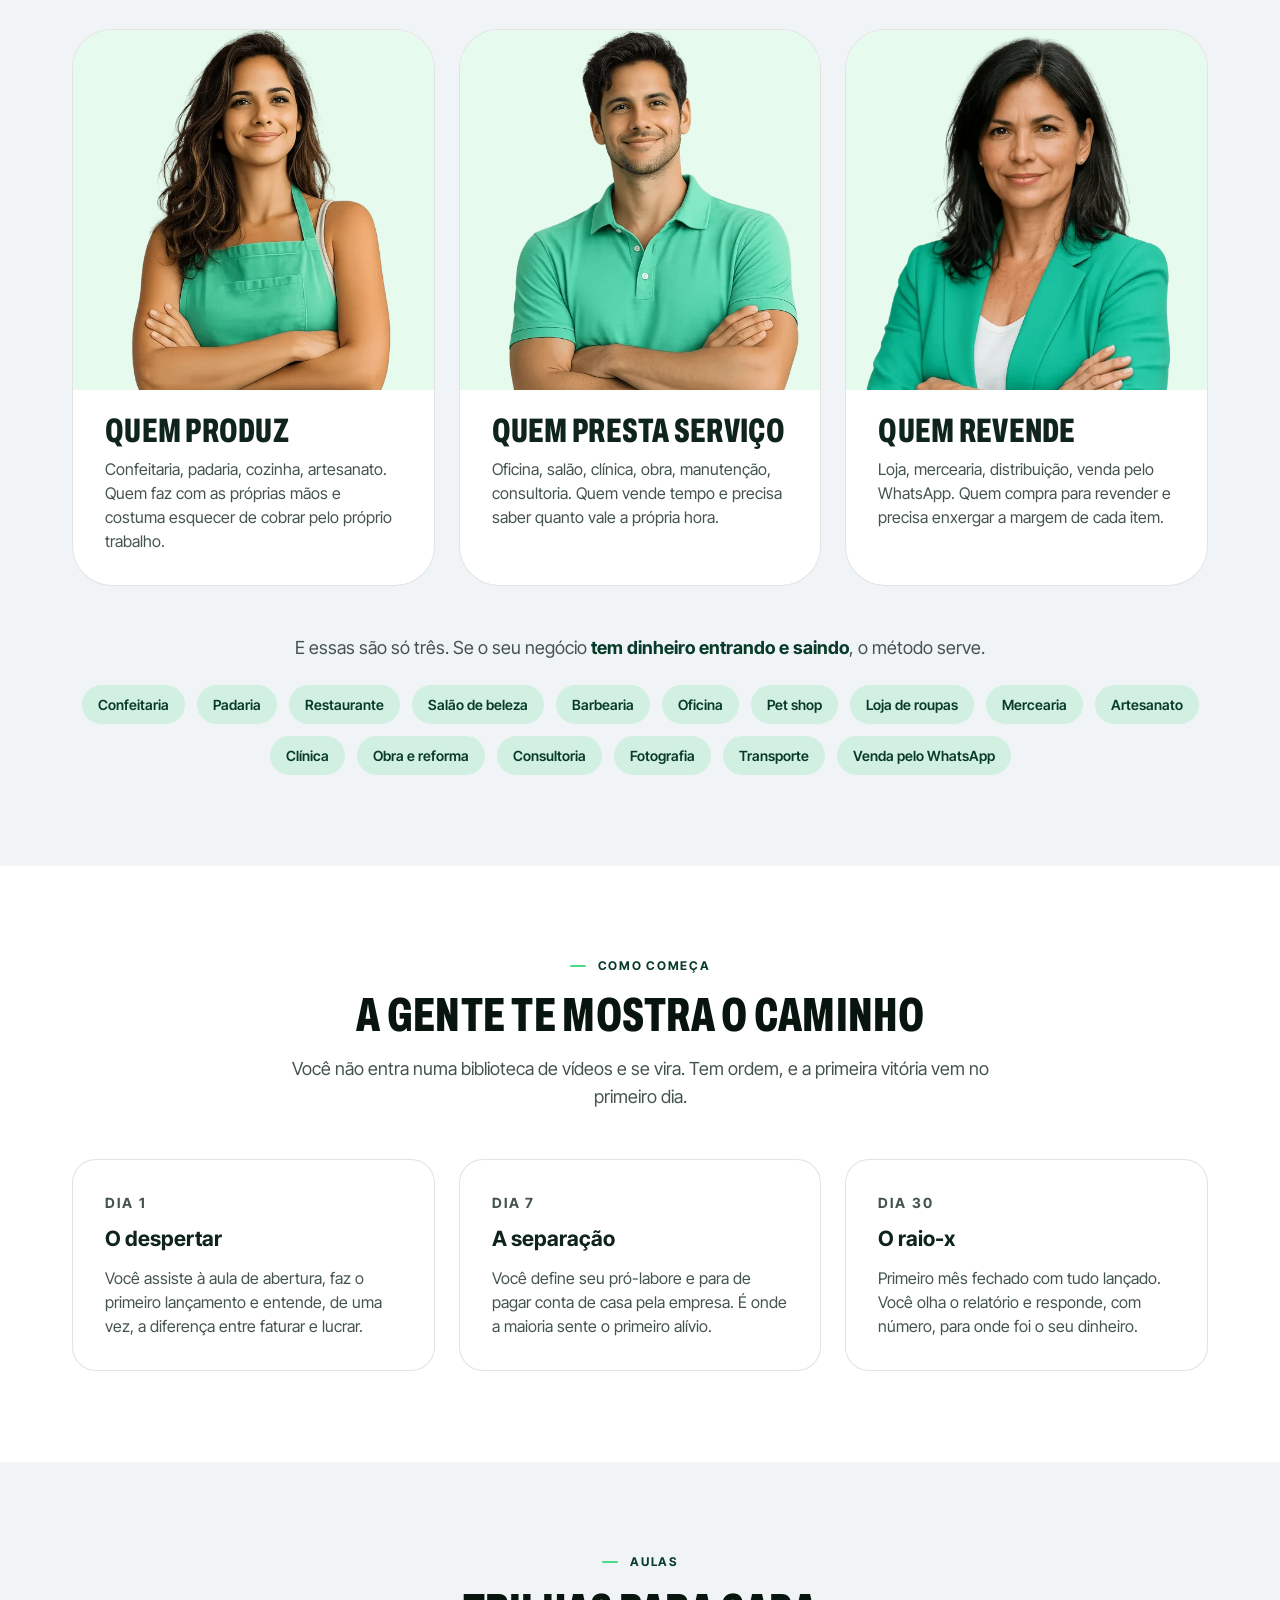
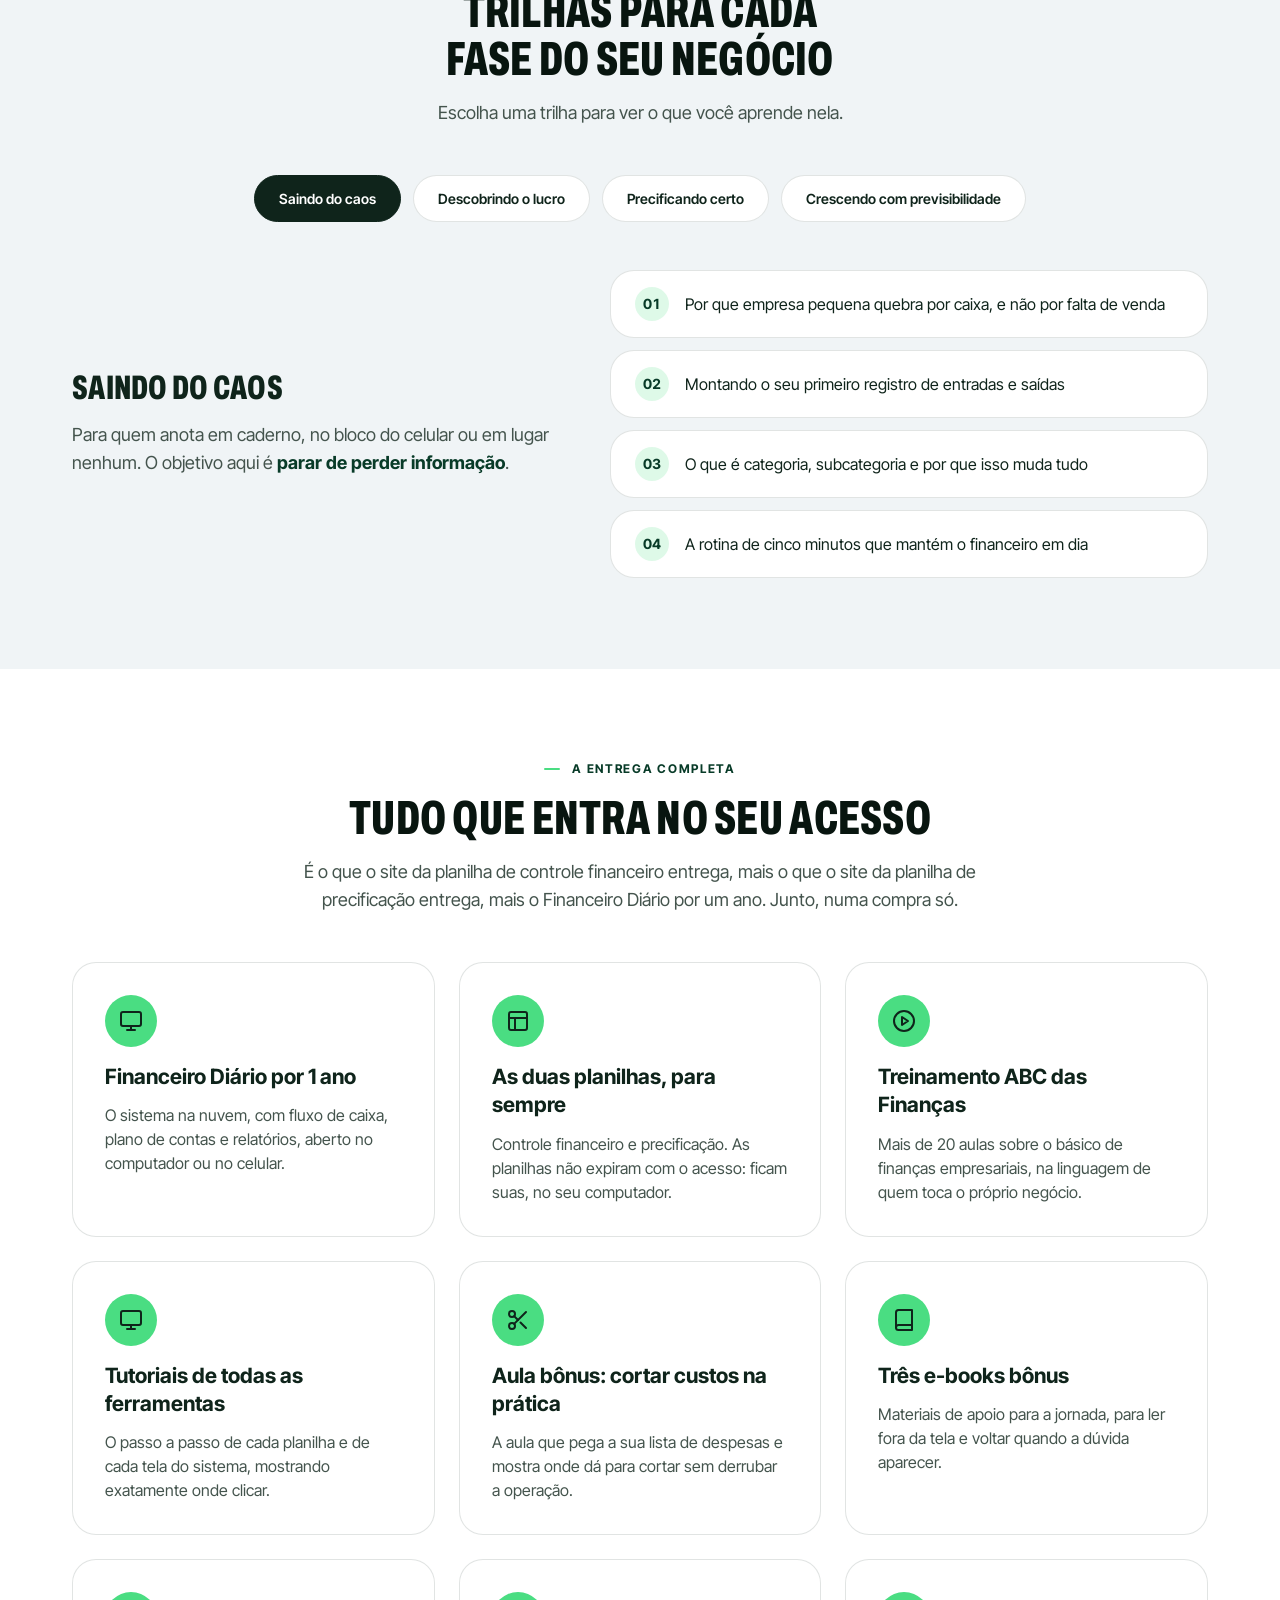
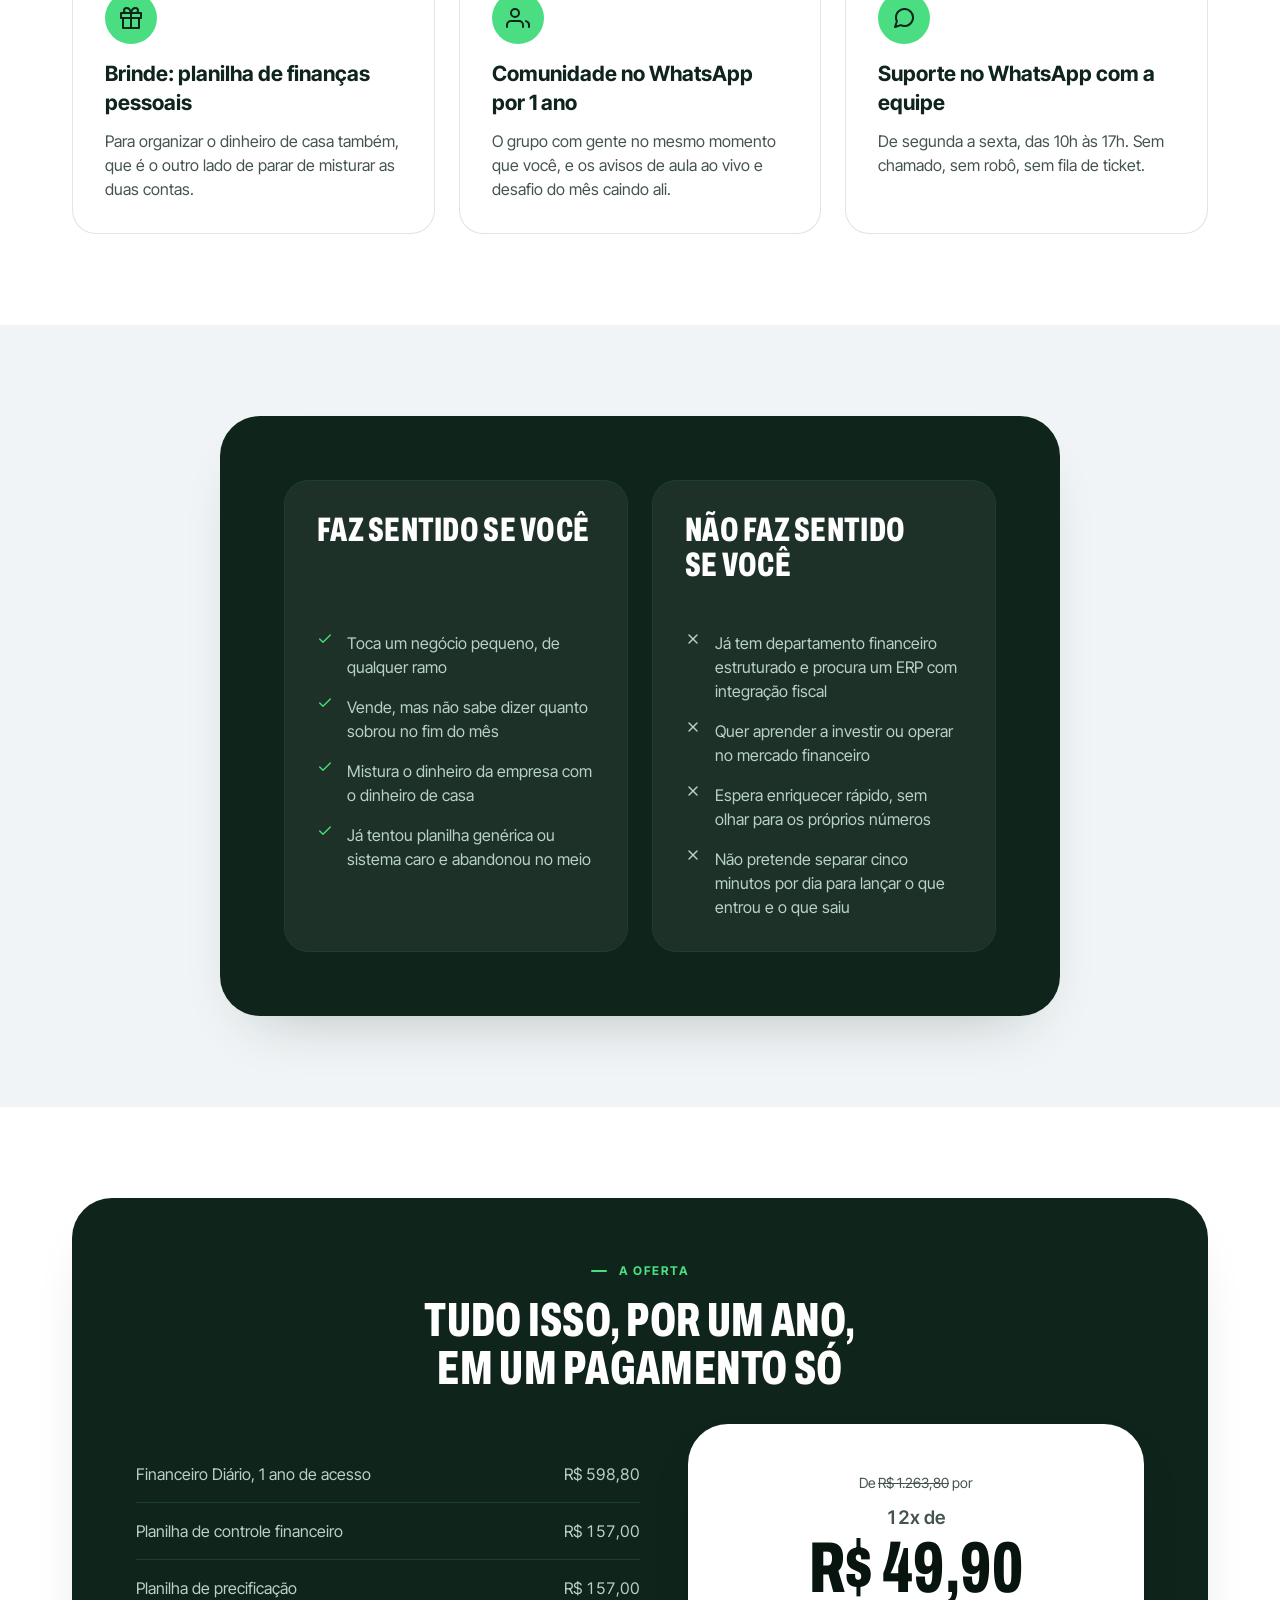
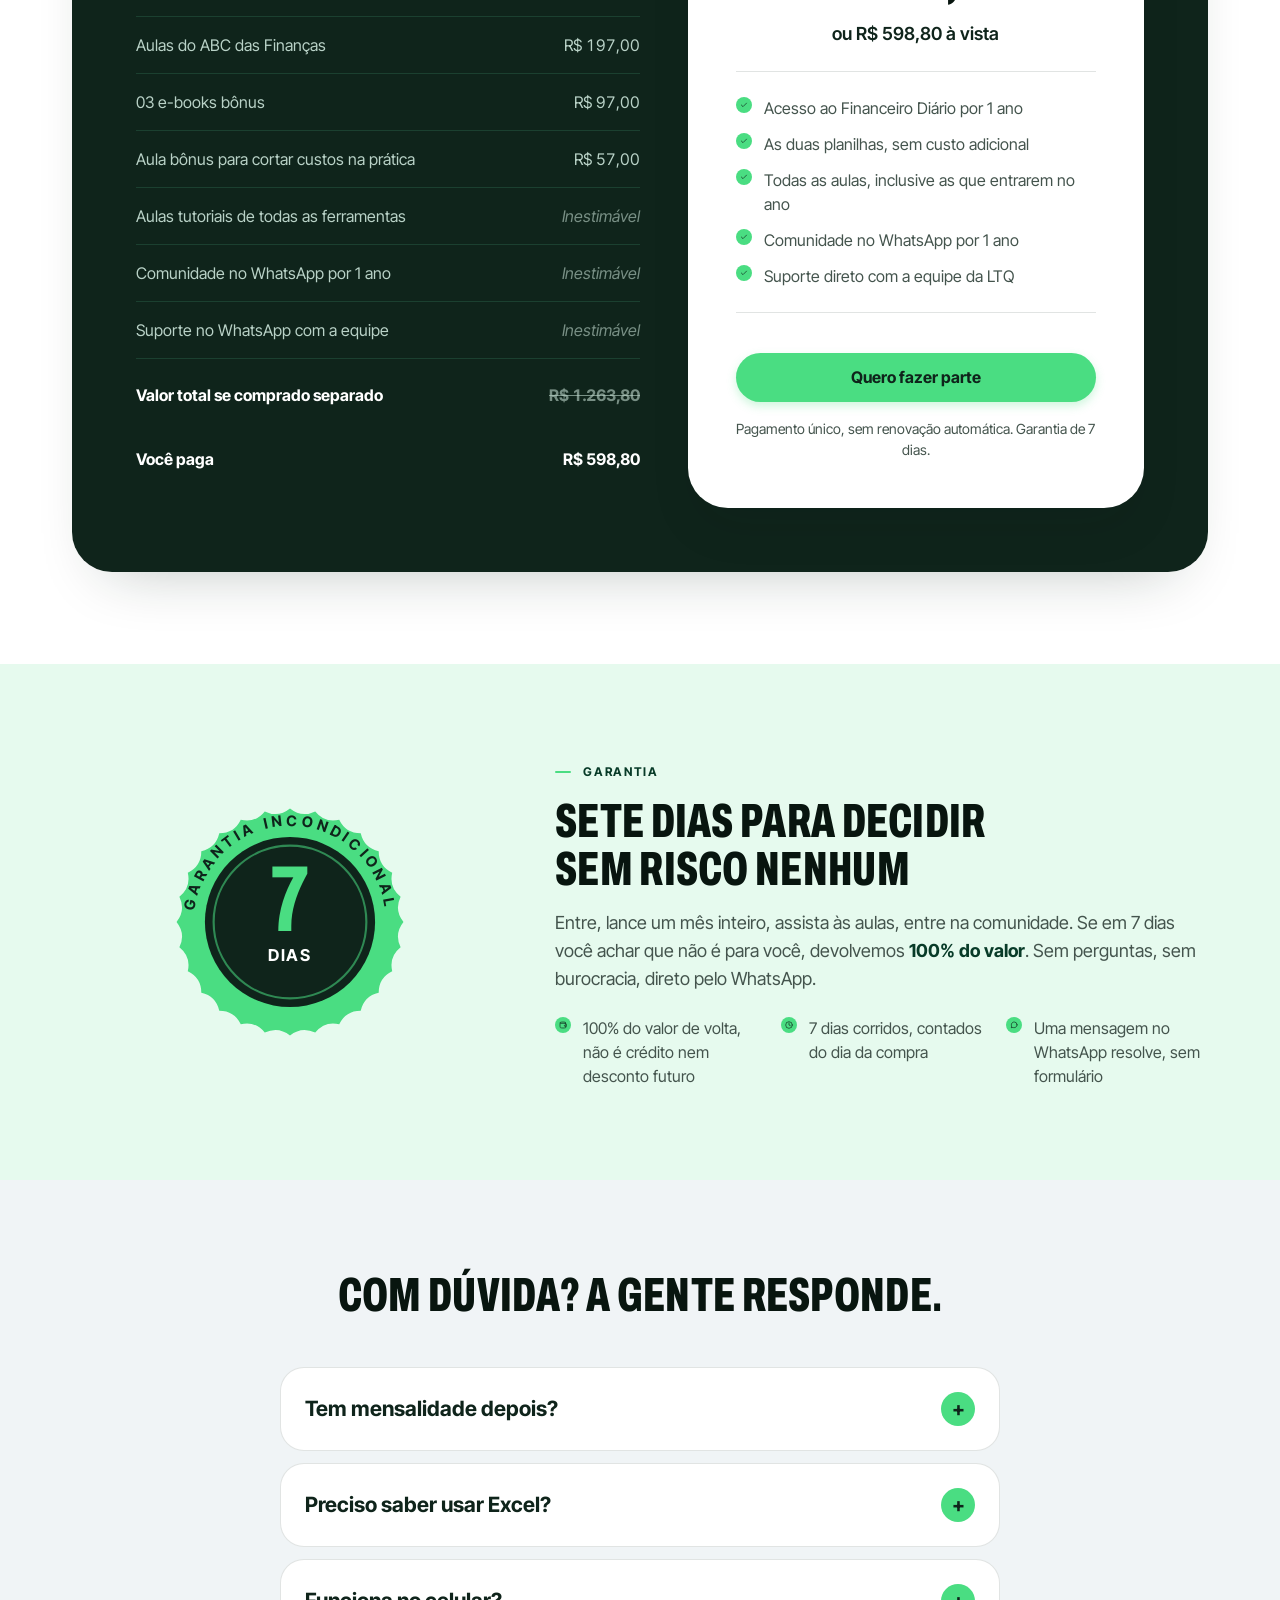
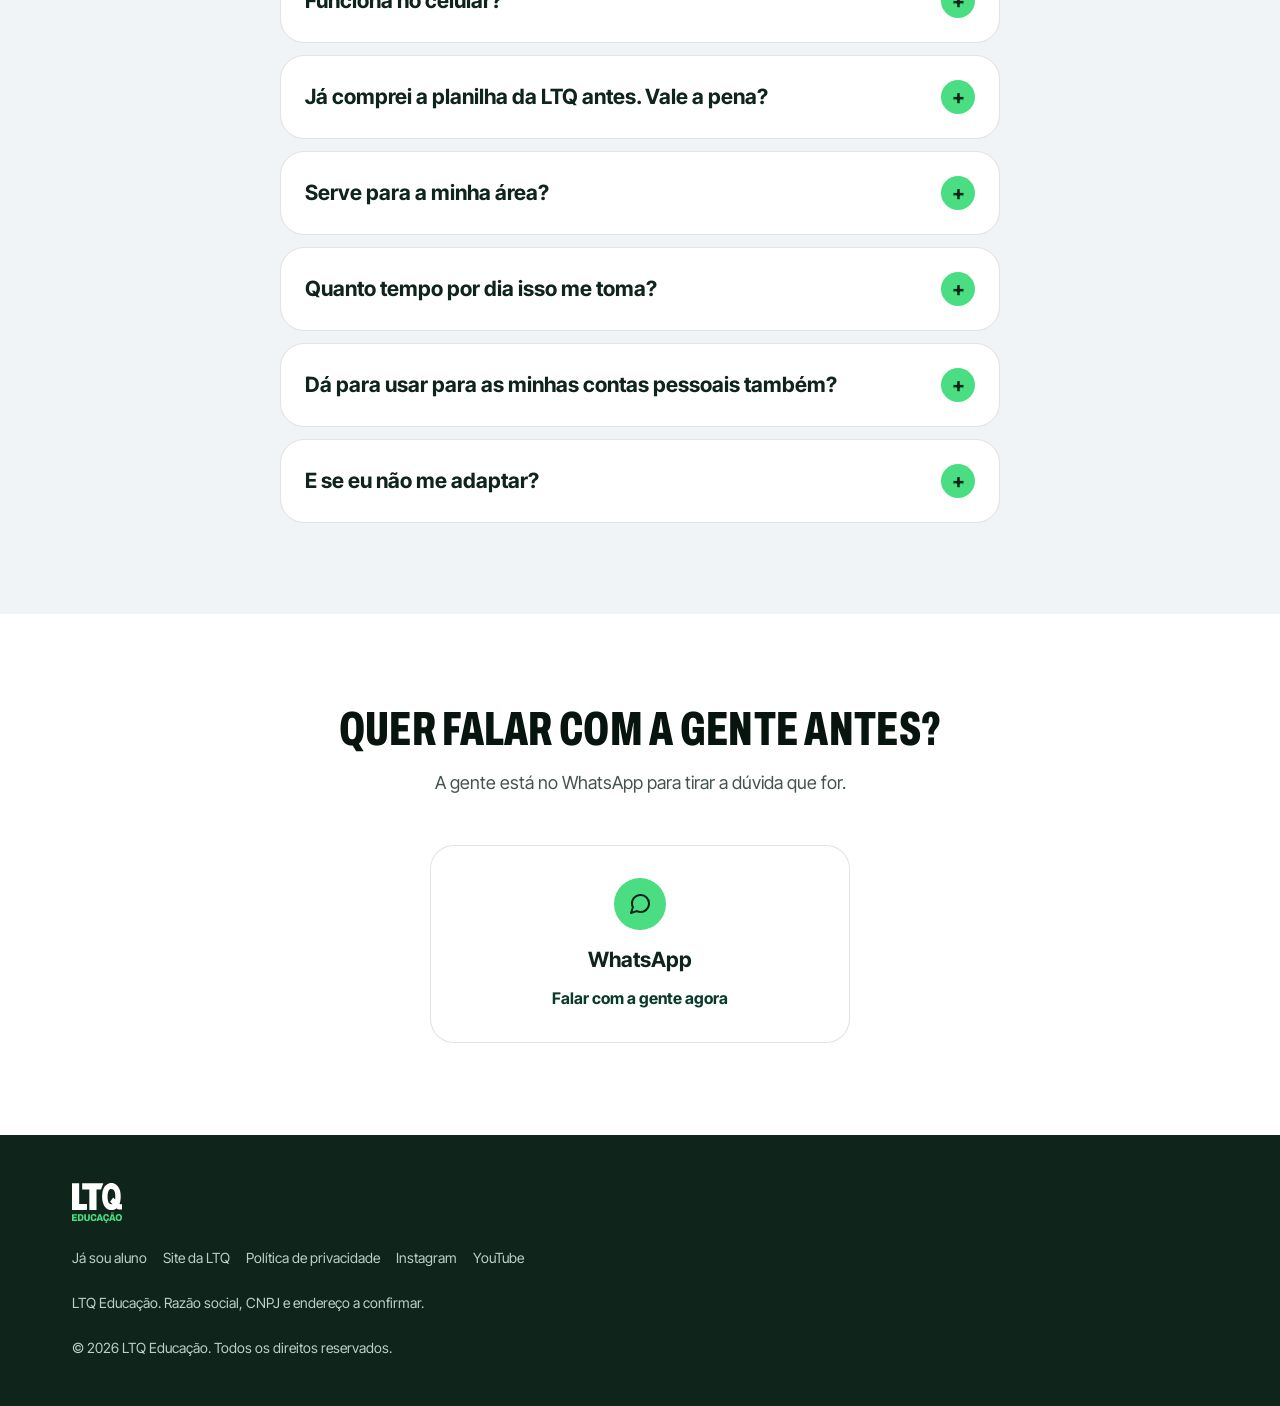
==== commit 6a678d80: "/ofertacompleta: entra o checkout e saem os blocos que o Thiago cortou Sincroniza a rota com o repo " ====
--- a/ofertacompleta/index.html
+++ b/ofertacompleta/index.html
@@ -112,7 +112,7 @@
           <!-- O "R$ 1,64 por dia" subiu para a faixa superior em
                07/10/2026 (pedido 4). -->
           <div class="hero__actions">
-            <a class="btn btn--lg js-checkout" href="#oferta">
+            <a class="btn btn--lg js-checkout" href="https://pay.ltqeducacao.com.br/checkout/9e19358c-ca9a-4fad-82eb-eca09b8ccb02?src=oferta_completa_Lucas&amp;utm_source=oferta_completa_Lucas">
               Quero organizar meu financeiro
               <svg class="icon" aria-hidden="true" viewBox="0 0 24 24"><use href="#i-arrow"/></svg>
             </a>
@@ -372,38 +372,13 @@
       <div class="section__head">
         <span class="eyebrow">Quem já usa</span>
         <h2>Dá uma olhada no que a galera fala</h2>
-        <!-- Regra de honestidade herdada do site do FD: estes relatos são sobre
-             a PLANILHA de controle financeiro da LTQ, que é a origem de tudo.
-             Nenhuma frase foi reescrita para parecer que fala da oferta nova. -->
-        <p>Clientes reais, falando da planilha de controle financeiro da LTQ, que é a origem de tudo isso.</p>
-      </div>
-
-      <ul class="grid grid--3">
-        <li class="panel" data-reveal><figure class="testimonial">
-          <blockquote>Precisávamos de um controle financeiro simples e confiável, que nos desse uma visão clara da operação. Encontramos isso na LTQ. Estamos totalmente felizes e satisfeitos com essa parceria.</blockquote>
-          <figcaption><img src="assets/clientes/jair-cruz.webp" loading="lazy" alt="" width="48" height="48"><span><cite>Jair Cruz</cite><small>Casa Verde Energia</small></span></figcaption>
-        </figure></li>
-        <li class="panel" data-reveal><figure class="testimonial">
-          <blockquote>A LTQ tem me ajudado na organização financeira do meu negócio. Sem contar o suporte, que sana qualquer dúvida que a gente tenha. Para quem não tem, super recomendo.</blockquote>
-          <figcaption><img src="assets/clientes/patricia-santos.webp" loading="lazy" alt="" width="48" height="48"><span><cite>Patrícia Santos</cite><small>Brisa Drinks</small></span></figcaption>
-        </figure></li>
-        <li class="panel" data-reveal><figure class="testimonial">
-          <blockquote>A gente não conseguia gerir a nossa empresa como gostaria. Hoje está tudo bem diante dos nossos olhos: tudo que entrou e tudo que saiu. Vale muito a pena.</blockquote>
-          <figcaption><img src="assets/clientes/luisa-moraes.webp" loading="lazy" alt="" width="48" height="48"><span><cite>Luisa Moraes</cite><small>Casa de noivas, Niterói, RJ</small></span></figcaption>
-        </figure></li>
-        <li class="panel" data-reveal><figure class="testimonial">
-          <blockquote>Antes eu anotava tudo naquele livro caixa de papelaria, correndo o risco de molhar e se perder. Hoje eu vejo o relatório mês a mês, cada centavo que entra e que sai.</blockquote>
-          <figcaption><img src="assets/clientes/paulo-henrique.webp" loading="lazy" alt="" width="48" height="48"><span><cite>Paulo Henrique</cite><small>Acessórios e Cia</small></span></figcaption>
-        </figure></li>
-        <li class="panel" data-reveal><figure class="testimonial">
-          <blockquote>Fazia meses que eu procurava um controle financeiro que se adequasse ao meu negócio. Hoje eu tenho uma vida financeira mais tranquila e mais objetiva. Indico para todo mundo.</blockquote>
-          <figcaption><img src="assets/clientes/alex-barbosa.webp" loading="lazy" alt="" width="48" height="48"><span><cite>Alex Barbosa</cite><small>Caxias do Sul, RS</small></span></figcaption>
-        </figure></li>
-        <li class="panel" data-reveal><figure class="testimonial">
-          <blockquote>Fez uma enorme diferença no controle financeiro da minha empresa. É simples, intuitivo e tem todas as informações para controlar os gastos e as receitas. Super aprovado.</blockquote>
-          <figcaption><img src="assets/clientes/ana-caroline.webp" loading="lazy" alt="" width="48" height="48"><span><cite>Ana Caroline</cite><small>Empreendedora</small></span></figcaption>
-        </figure></li>
-      </ul>
+        <!-- Regra de honestidade herdada do site do FD: estes comentários são
+             de clientes das PLANILHAS da LTQ, que são a origem de tudo. Nenhum
+             foi reescrito, e a linha abaixo diz de onde eles vêm. Em 08/10/2026
+             saíram os seis depoimentos em texto que vinham antes do mural: a
+             prova agora é só o print, que é o que ninguém consegue inventar. -->
+        <p>Comentários reais de quem já comprou com a gente, como eles saíram nas publicações da LTQ.</p>
+      </div>
 
       <!-- O mural abre inteiro sem JS: o atributo data-colapsado é
            posto pelo main.js, e o botão só aparece junto com ele. -->
@@ -819,7 +794,6 @@
       <!-- Primeiro dos TRÊS blocos de petróleo da página. É ele que dá o
            verde sem a página virar verde; ver o cabeçalho do styles.css. -->
       <div class="bloco">
-        <div class="section__head"><h2>Isso aqui é para quem</h2></div>
         <div class="fit">
           <div class="fit__col fit__col--yes" data-reveal>
             <h3>Faz sentido se você</h3>
@@ -878,7 +852,6 @@
         <div data-reveal>
           <table class="stack-table">
             <caption class="visually-hidden">Composição da oferta e valor de cada item vendido separadamente</caption>
-            <thead><tr><th scope="col">O que entra</th><th scope="col" style="text-align:right">Valor avulso</th></tr></thead>
             <tbody>
               <tr><td>Financeiro Diário, 1 ano de acesso</td><td>R$ 598,80</td></tr>
               <tr><td>Planilha de controle financeiro</td><td>R$ 157,00</td></tr>
@@ -917,7 +890,7 @@
           <!-- ⚠ CHECKOUT PENDENTE. Enquanto não existir link da oferta combinada,
                todo CTA .js-checkout rola para esta seção. Para ligar de verdade,
                preencha CHECKOUT_URL em assets/js/main.js: é o único lugar. -->
-          <a class="btn btn--block js-checkout" href="#oferta">Quero fazer parte</a>
+          <a class="btn btn--block js-checkout" href="https://pay.ltqeducacao.com.br/checkout/9e19358c-ca9a-4fad-82eb-eca09b8ccb02?src=oferta_completa_Lucas&amp;utm_source=oferta_completa_Lucas">Quero fazer parte</a>
           <p class="btn-note">Pagamento único, sem renovação automática. Garantia de 7 dias.</p>
         </div>
         </div>
@@ -1077,7 +1050,7 @@
 <!-- Barra fixa só no mobile -->
 <div class="stickybar">
   <p class="stickybar__price"><b>12x R$ 49,90</b>ou R$ 598,80 à vista</p>
-  <a class="btn js-checkout" href="#oferta">Quero fazer parte</a>
+  <a class="btn js-checkout" href="https://pay.ltqeducacao.com.br/checkout/9e19358c-ca9a-4fad-82eb-eca09b8ccb02?src=oferta_completa_Lucas&amp;utm_source=oferta_completa_Lucas">Quero fazer parte</a>
 </div>
 
 <script src="assets/js/main.js" defer></script>
--- a/ofertacompleta/assets/css/styles.css
+++ b/ofertacompleta/assets/css/styles.css
@@ -519,10 +519,27 @@
 .segment__photo {
   background: var(--menta);
   display: grid; place-items: end center;
-  aspect-ratio: 4 / 3.1;
+  /* Banda QUADRADA. Era 4/3.1, deitada, e com `cover` isso quebrava no
+     celular: ali o cartao ocupa a largura toda, a banda fica bem mais
+     larga que alta, e `cover` amplia o recorte ate caber na largura —
+     sobrava testa e cabelo, a pessoa saia pelos quatro lados. No
+     desktop, com o cartao a um terco, o mesmo calculo dava um
+     enquadramento aceitavel, e por isso o defeito so aparecia no
+     telefone. */
+  aspect-ratio: 1 / 1;
   overflow: hidden;
 }
-.segment__photo img { width: 100%; height: 100%; object-fit: cover; object-position: top center; }
+/* `contain`, e nao `cover`: estas tres fotos sao RECORTES com fundo
+   transparente, nao fotografias de cena. Recorte pede a pessoa inteira
+   pousada no campo de cor; cortar um recorte na altura do peito e o que
+   fazia a imagem parecer bugada. Ancorado embaixo, a pessoa fica em pe
+   na base do cartao e a menta aparece em volta, que e como os recortes
+   sao usados na home da LTQ, de onde eles vieram. */
+.segment__photo img {
+  width: 100%; height: 100%;
+  object-fit: contain;
+  object-position: bottom center;
+}
 .segment__body { padding: var(--space-lg) var(--space-xl) var(--space-xl); }
 .segment__body p { color: var(--tinta-suave); margin-top: var(--space-xs); }
 
@@ -762,15 +779,6 @@
 }
 .warranty__body > * + * { margin-top: var(--space-md); }
 
-/* =============================================================
-   11 · DEPOIMENTOS
-   ============================================================= */
-.testimonial { display: flex; flex-direction: column; gap: var(--space-lg); height: 100%; }
-.testimonial blockquote { font-size: var(--font-size-body-lg); line-height: var(--line-height-body-lg); color: var(--tinta); }
-.testimonial figcaption { display: flex; align-items: center; gap: var(--space-sm); margin-top: auto; }
-.testimonial img { width: 48px; height: 48px; border-radius: var(--radius-pill); object-fit: cover; flex: none; }
-.testimonial cite { font-style: normal; display: block; font-weight: var(--font-weight-bold); color: var(--tinta); }
-.testimonial small { color: var(--tinta-suave); font-size: var(--font-size-sm); }
 
 /* -------------------------------------------------------------
    MURAL DE PRINTS   (pedido 10 do PDF de 07/10/2026)
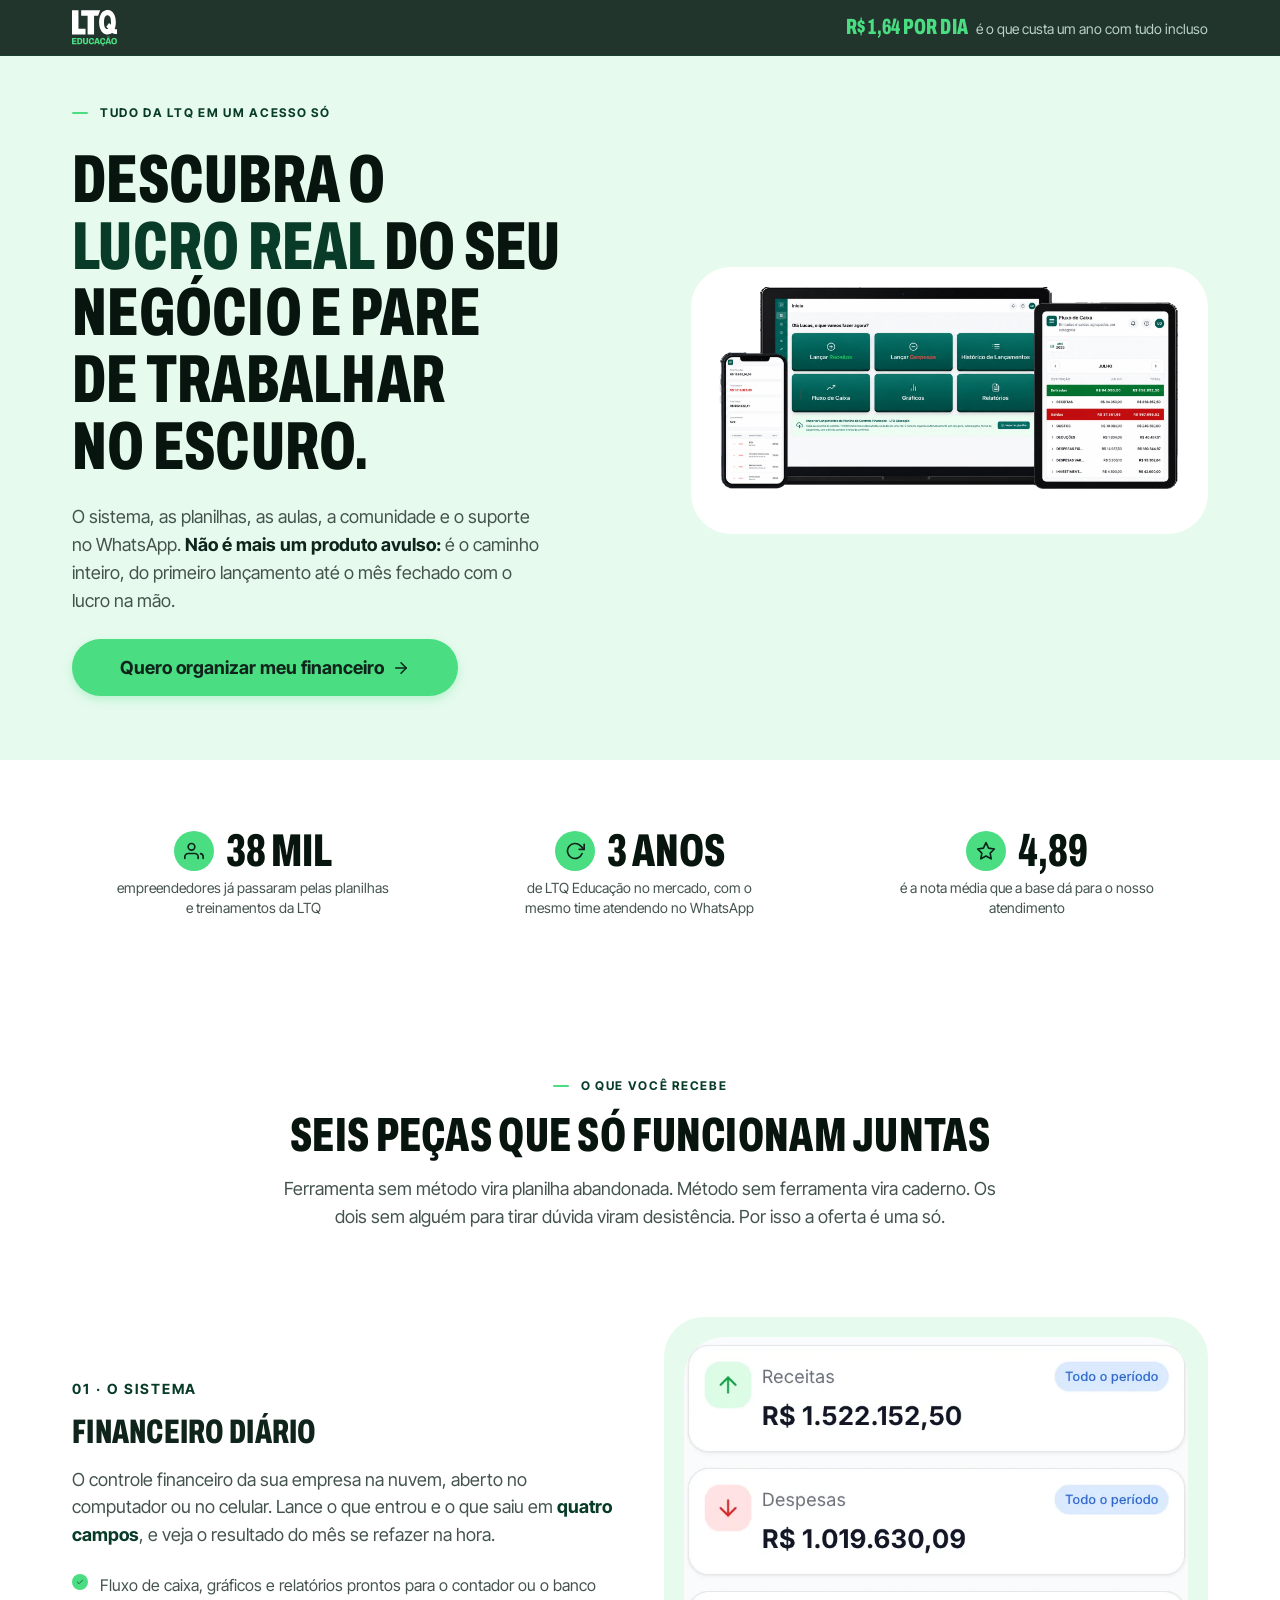
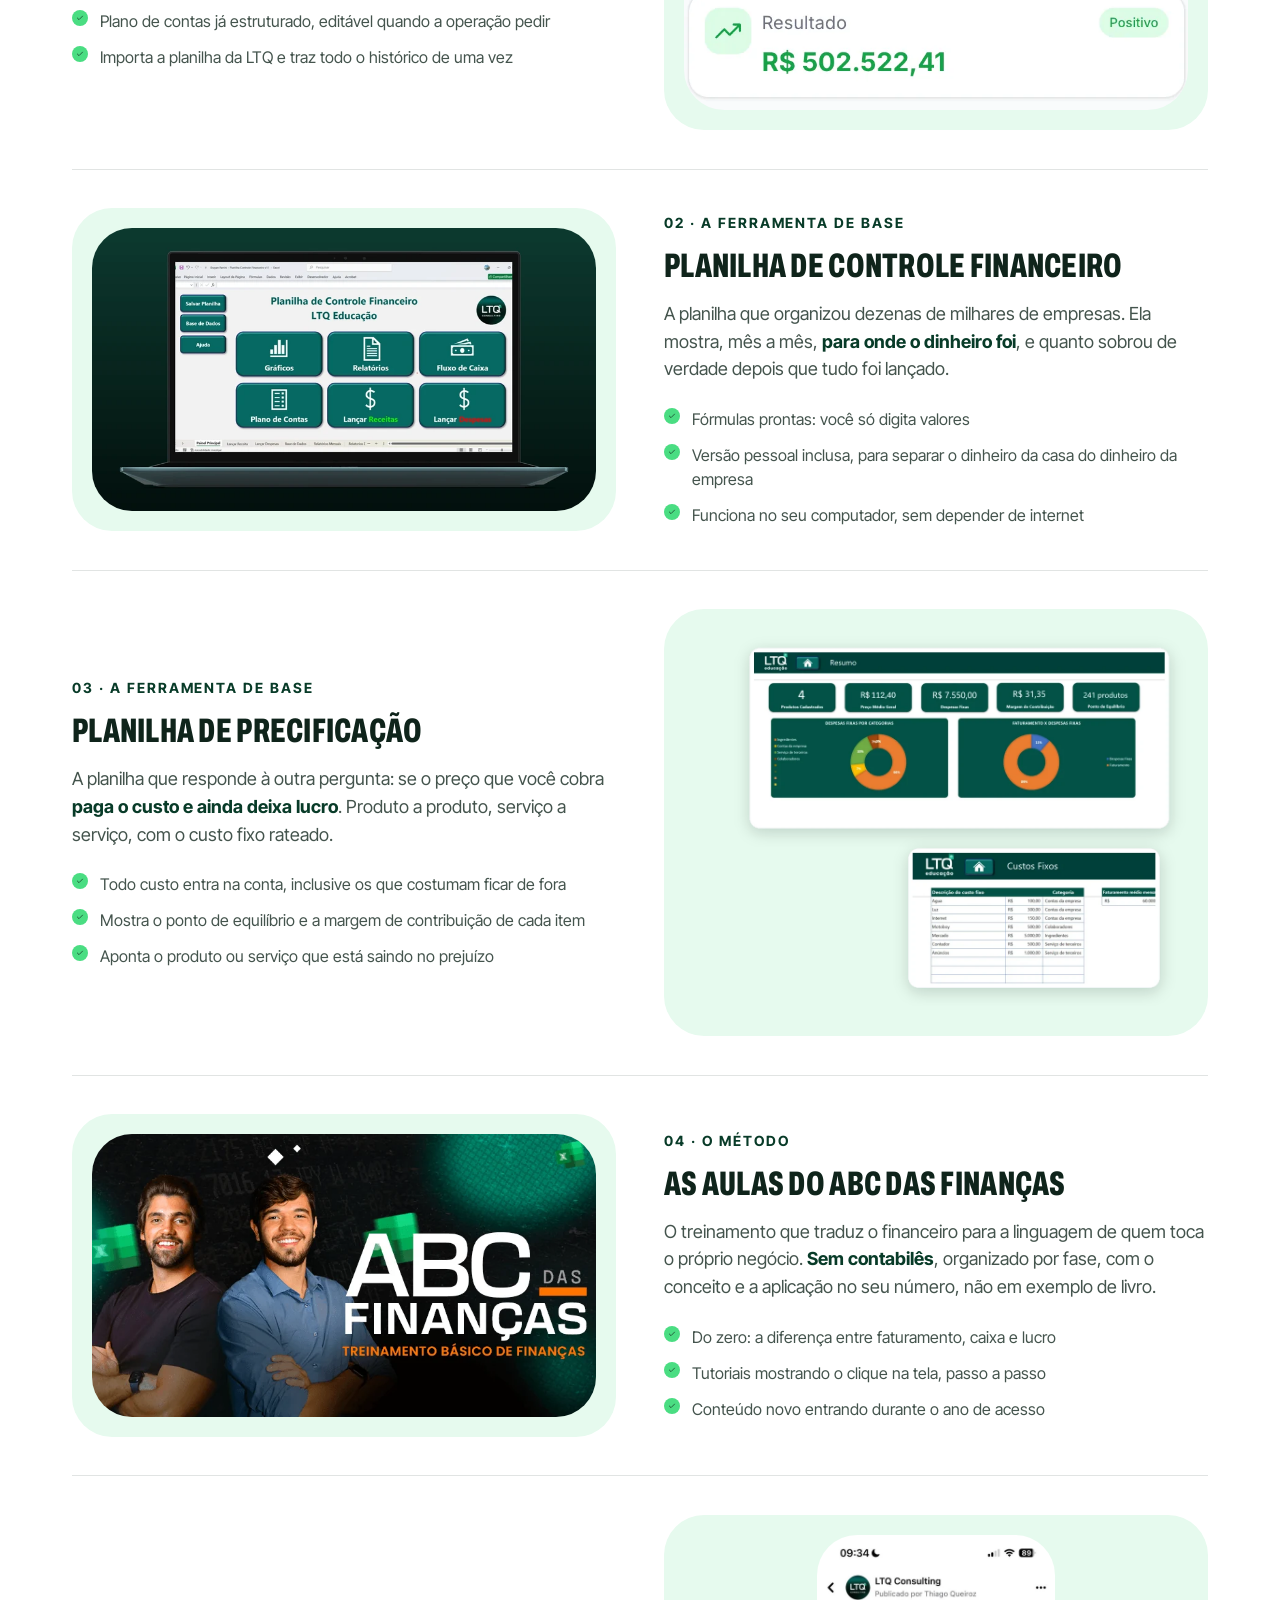
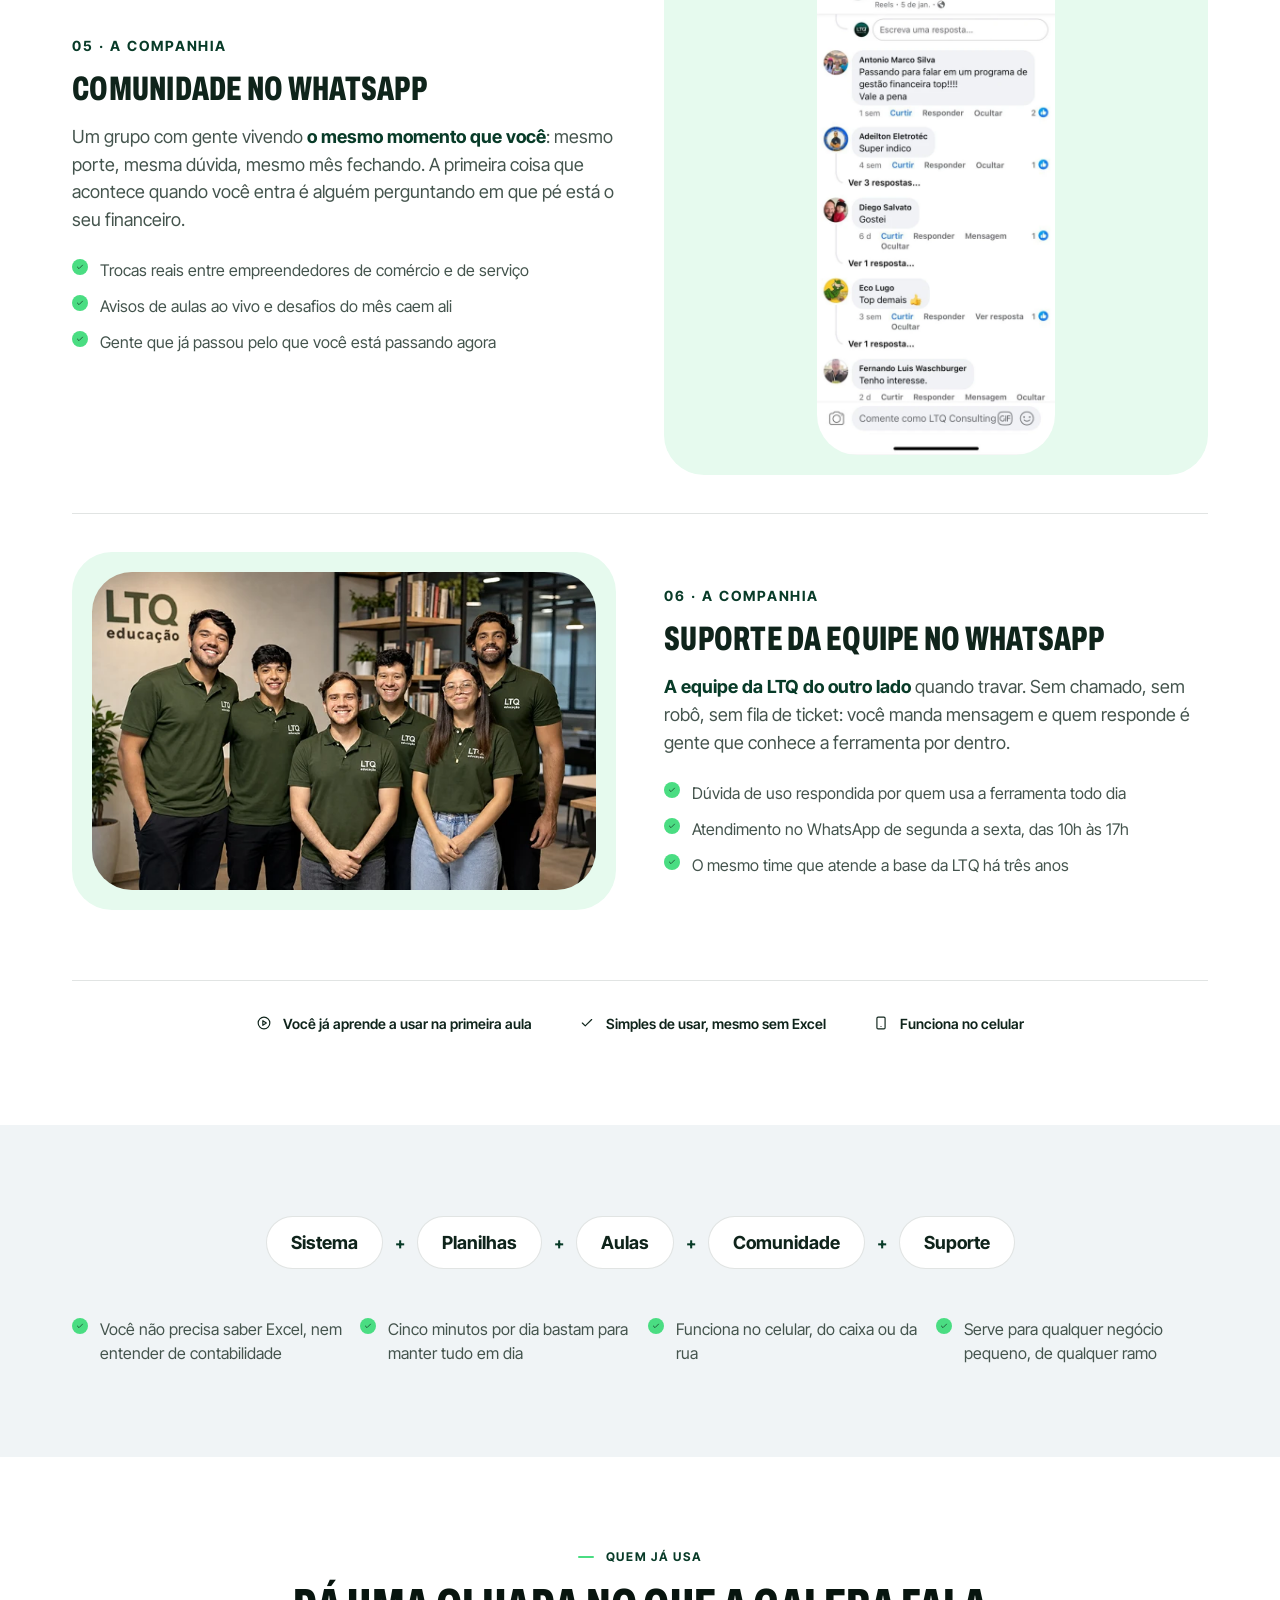
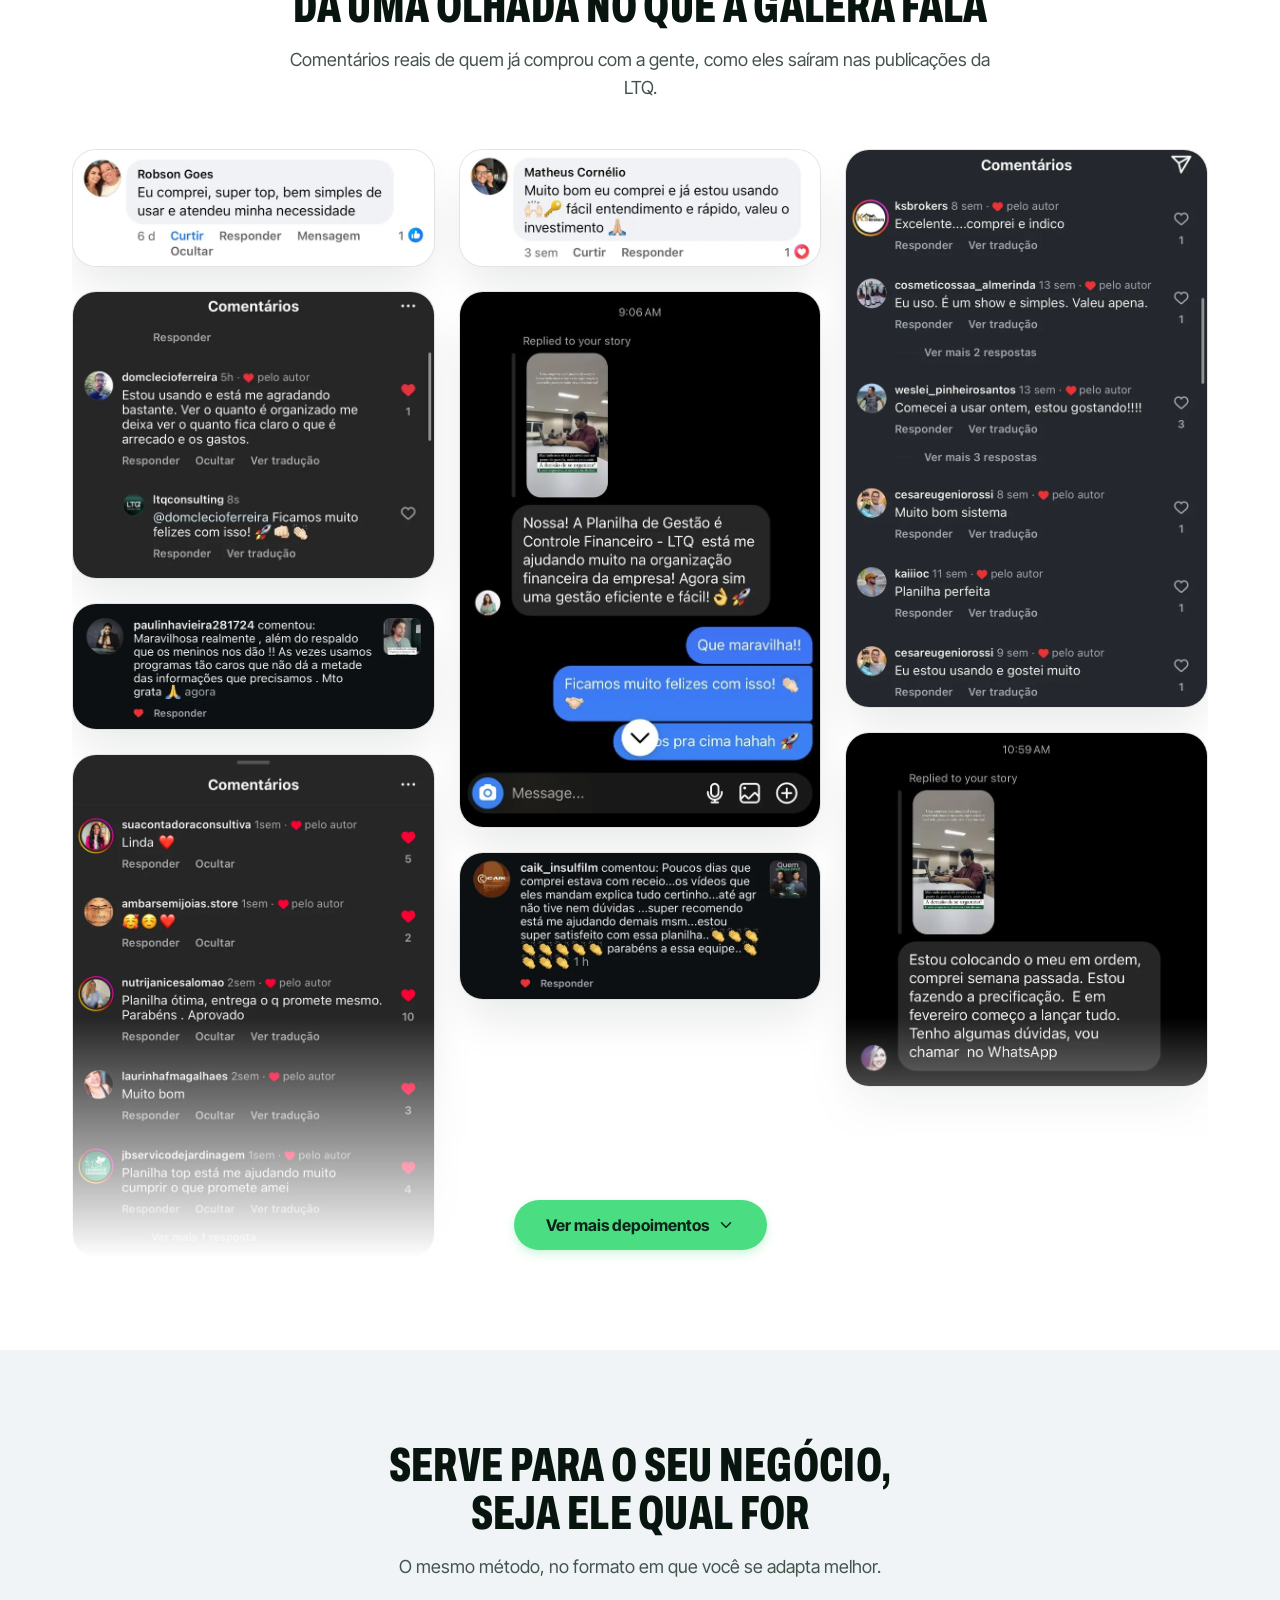
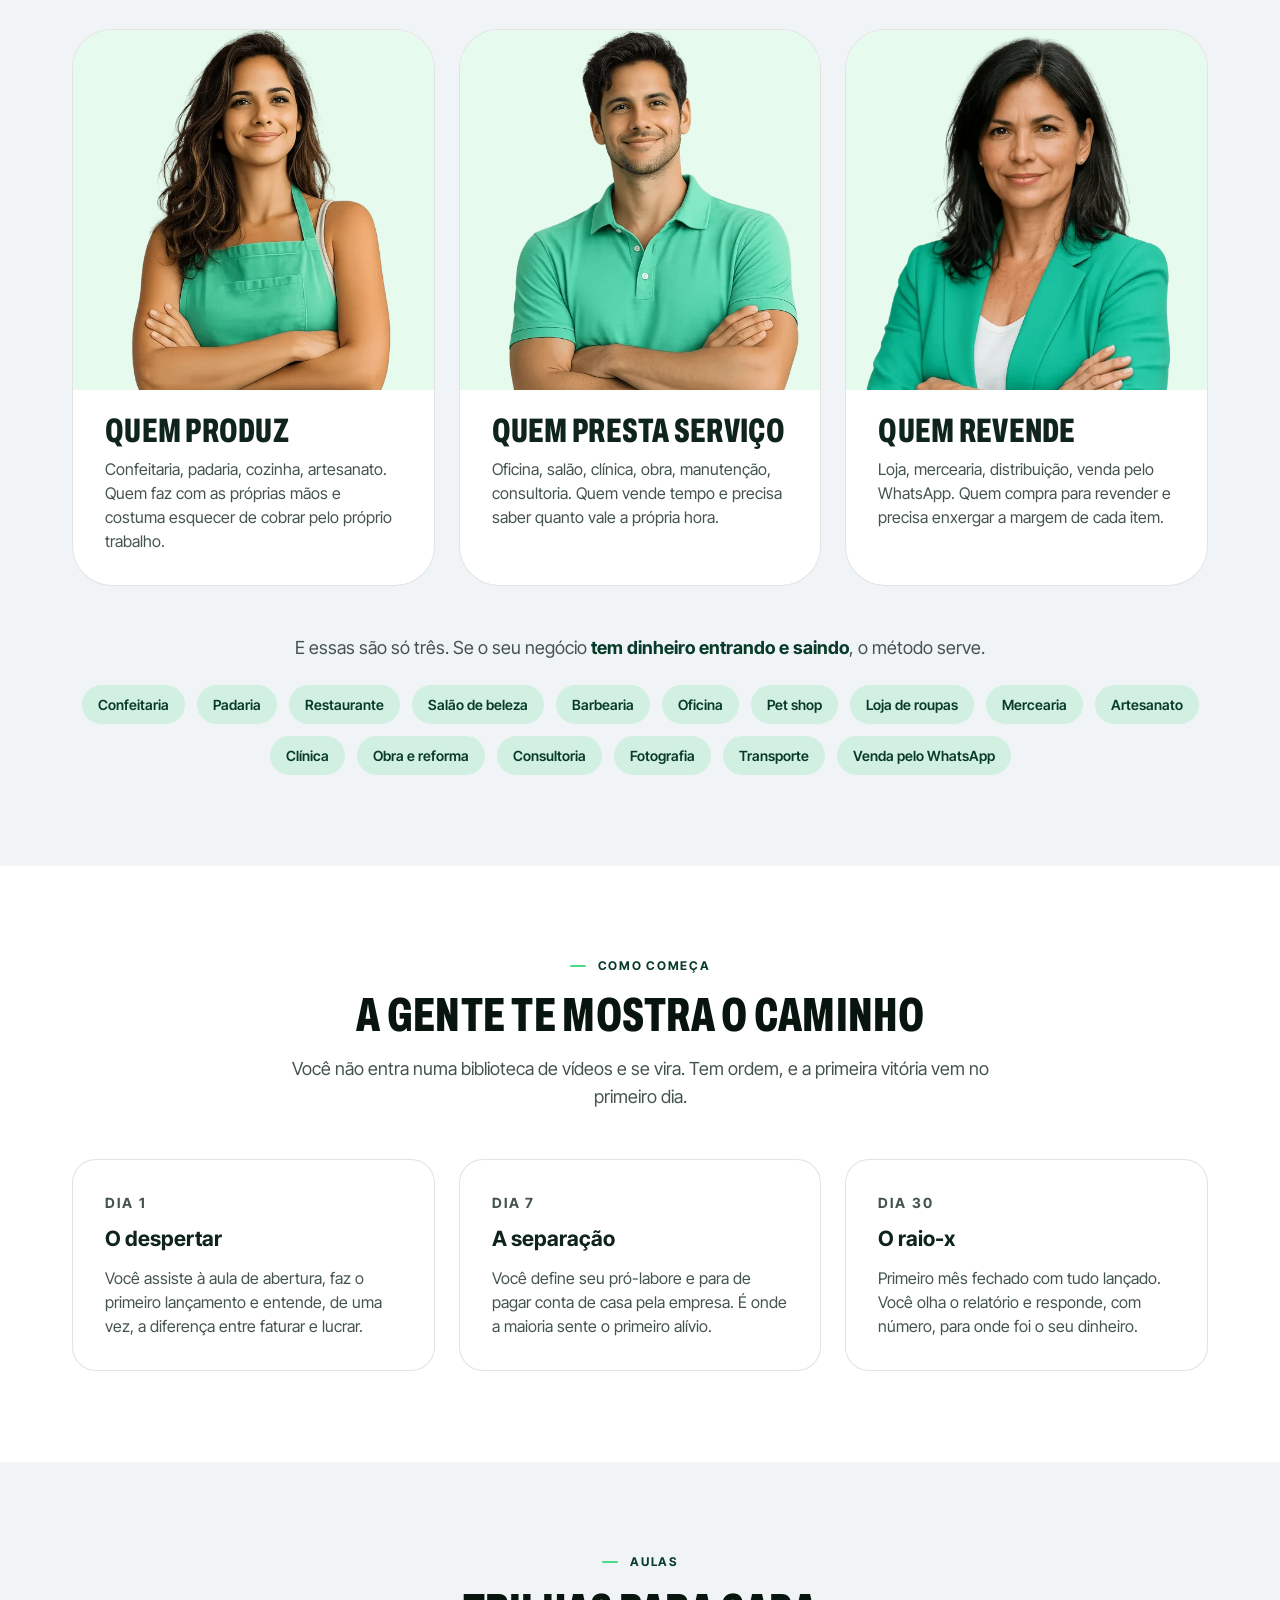
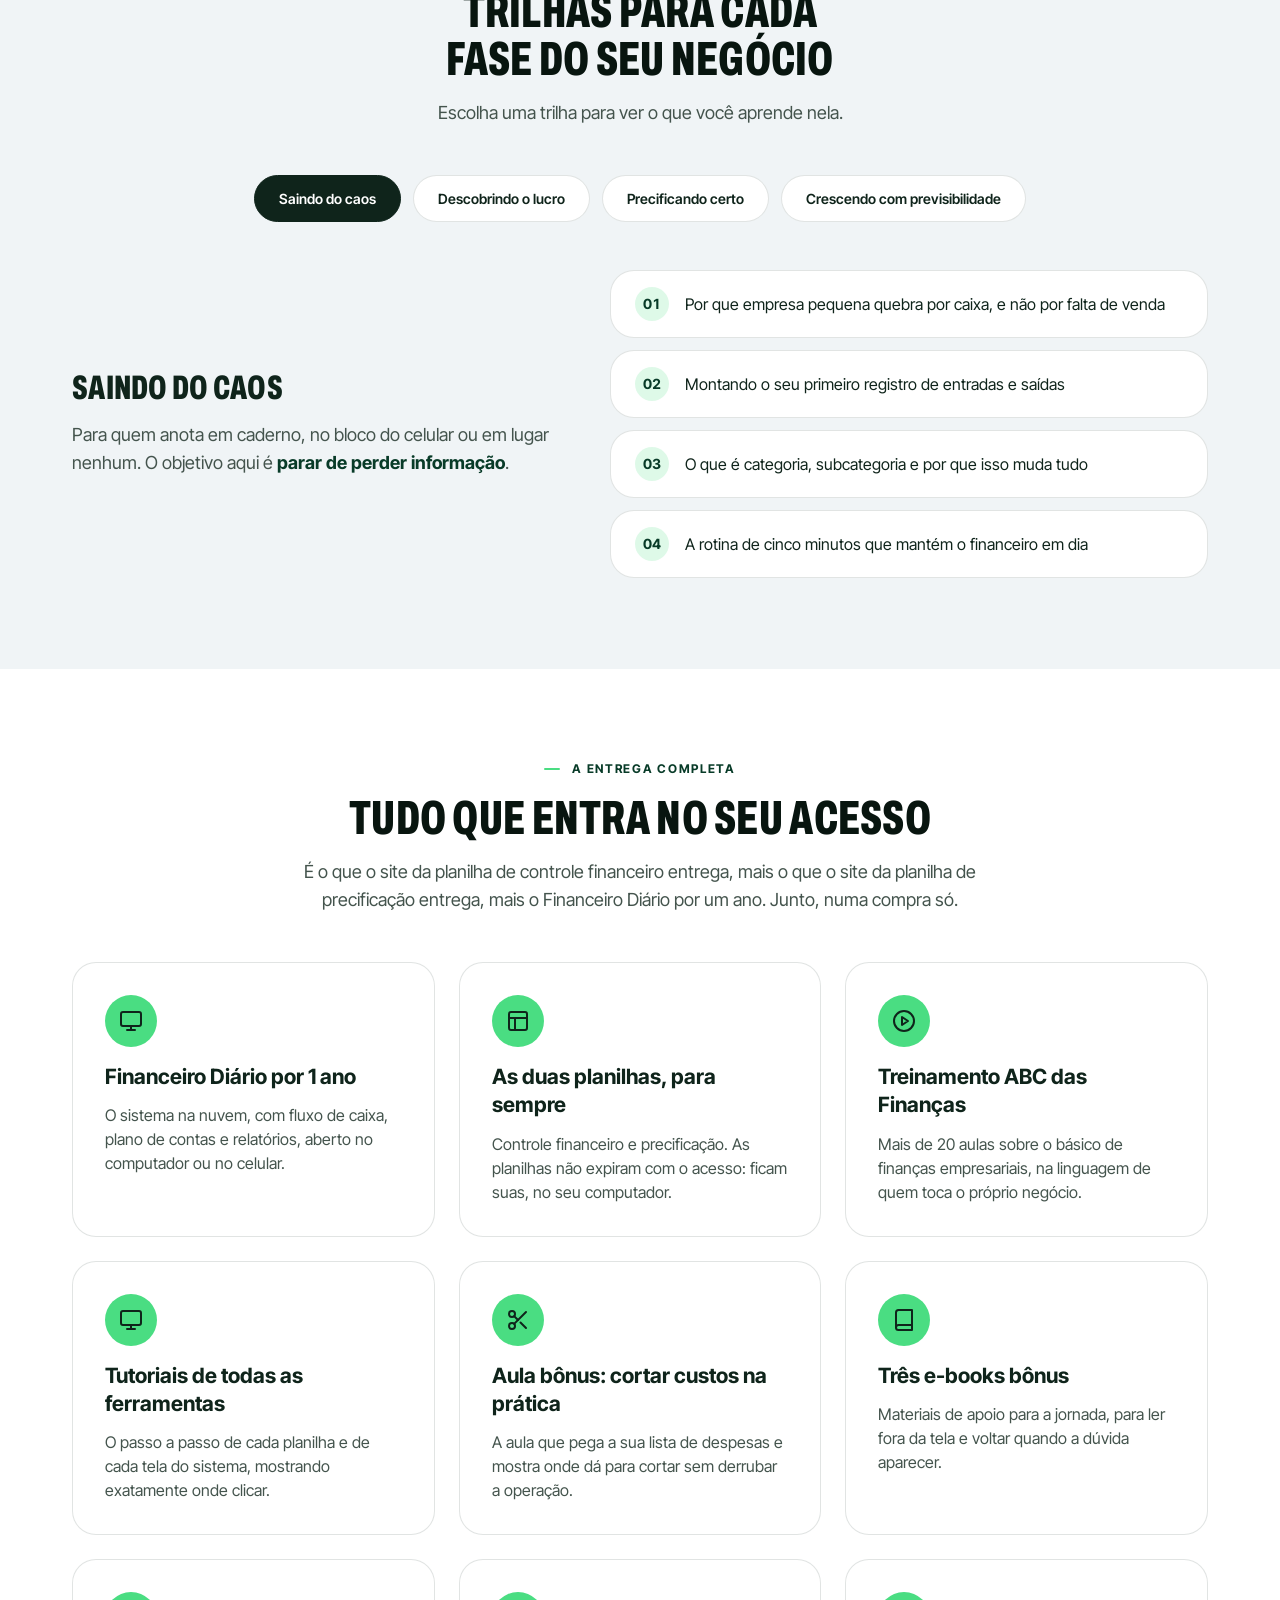
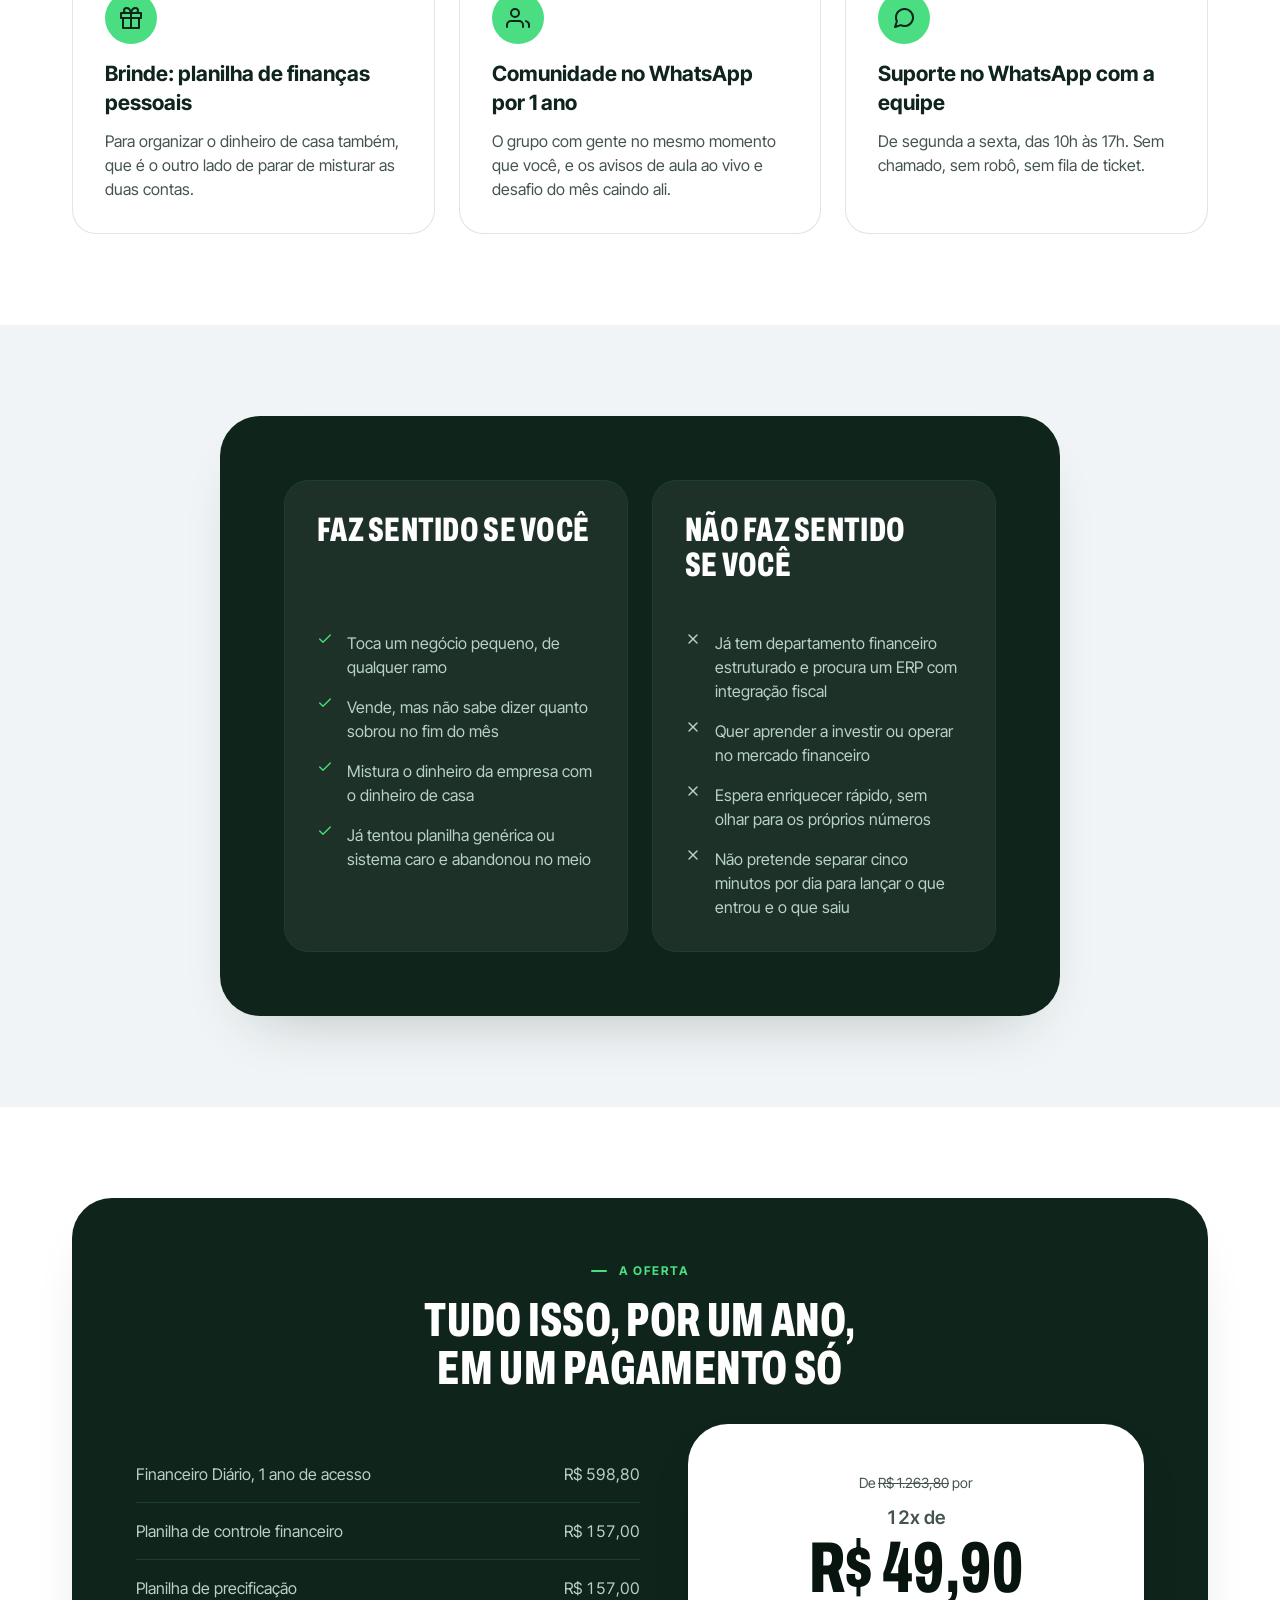
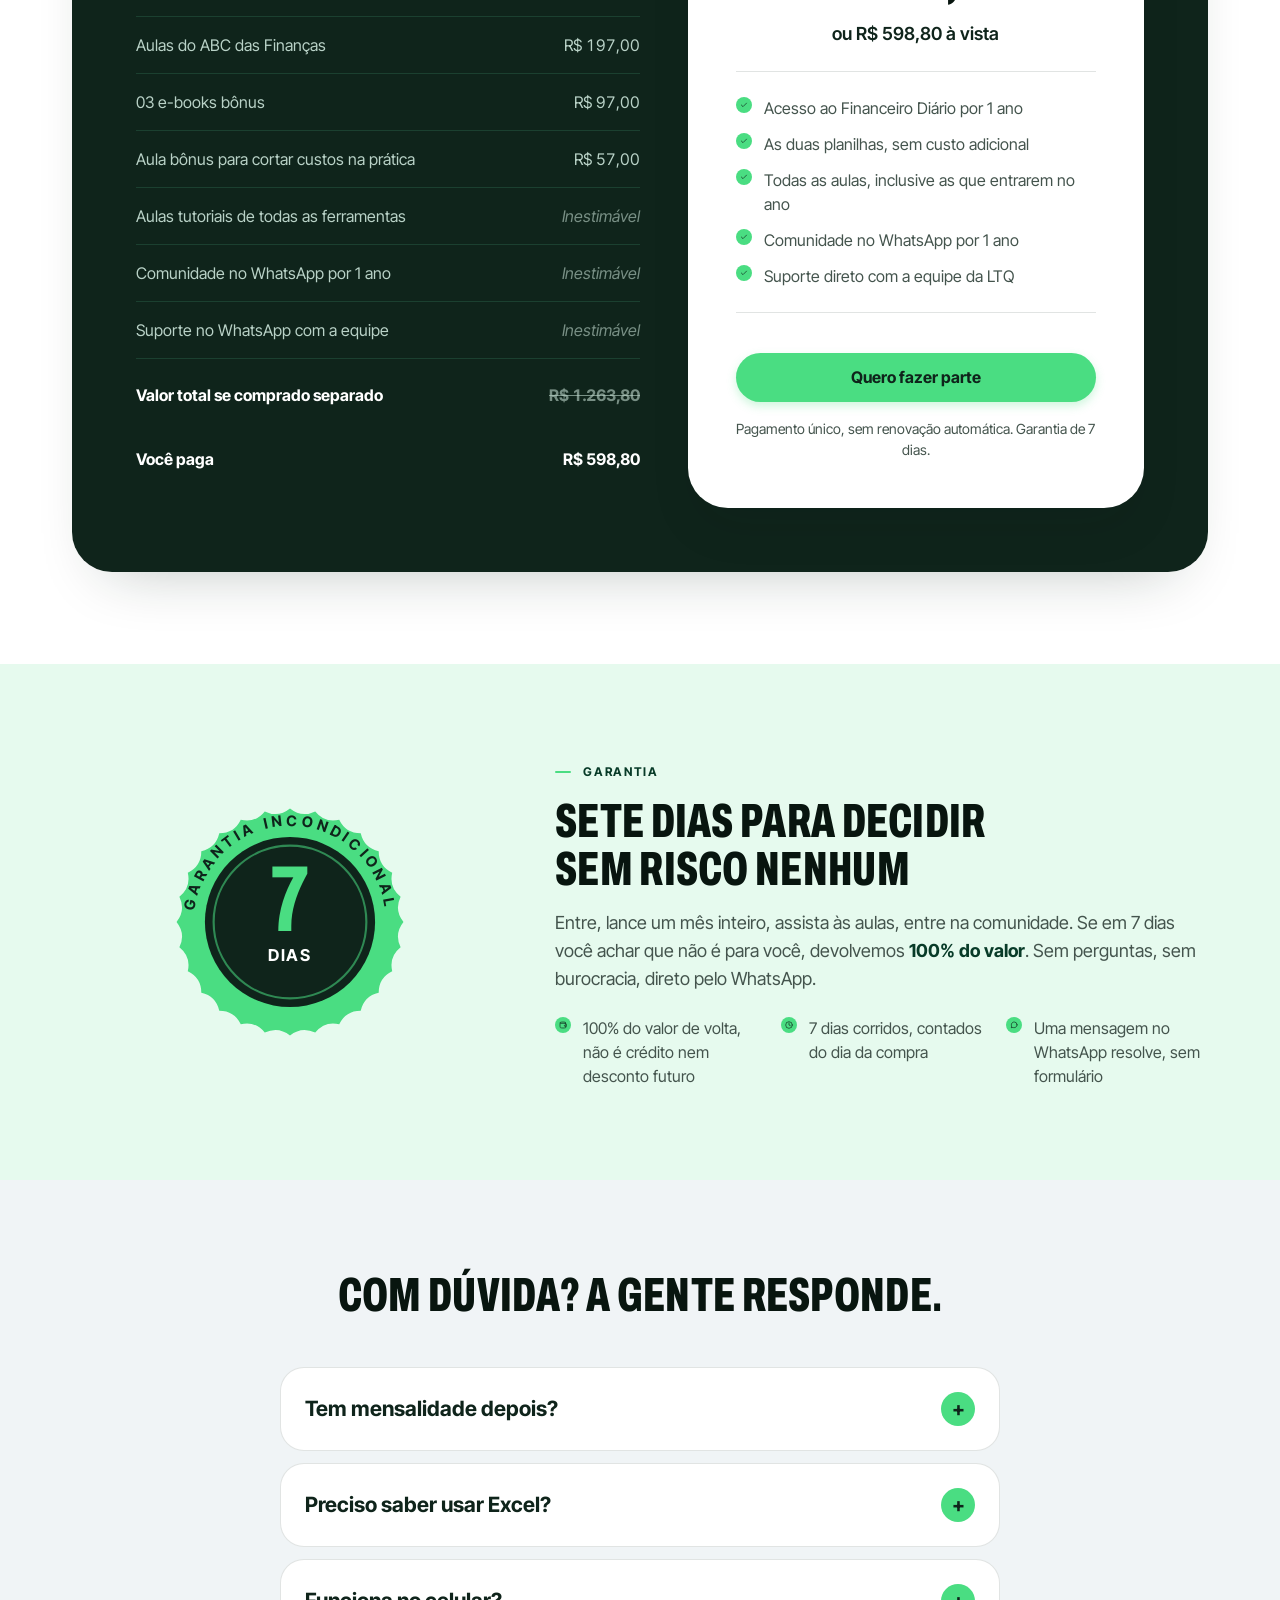
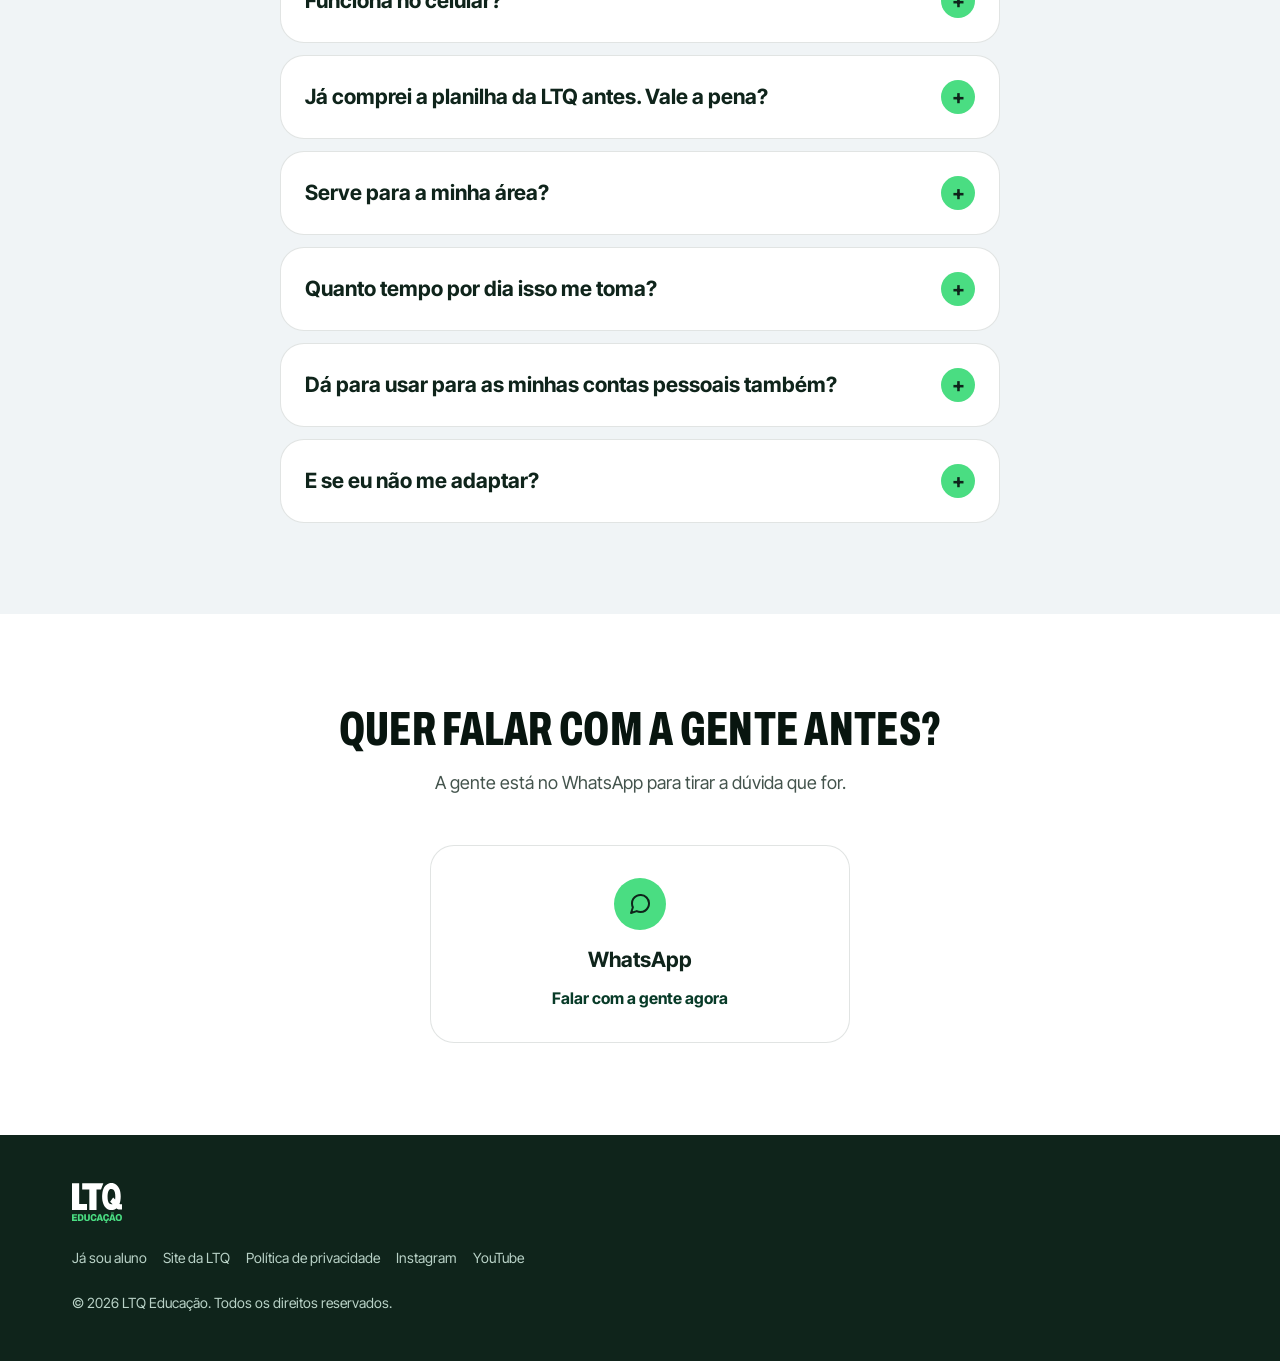
==== commit da9cc436: "/ofertacompleta: sai a linha de CNPJ do rodape Sincroniza com o repo de origem. A linha era marcador" ====
--- a/ofertacompleta/index.html
+++ b/ofertacompleta/index.html
@@ -1040,9 +1040,13 @@
       <a href="https://www.instagram.com/ltqeducacao/">Instagram</a>
       <a href="https://www.youtube.com/@LTQEducacao">YouTube</a>
     </nav>
-    <!-- PENDÊNCIA: razão social, CNPJ e endereço. Obrigatórios numa página de
-         venda e não constam em nenhum repo. Pedir à direção. -->
-    <p data-placeholder="true">LTQ Educação. Razão social, CNPJ e endereço a confirmar.</p>
+    <!-- A linha de razão social / CNPJ / endereço SAIU em 08/10/2026, a pedido
+         do Thiago. Ela era o marcador que lembrava da pendência.
+
+         O que ela lembrava CONTINUA valendo: esta página vende, e o Decreto
+         7.962/2013 (art. 2º, I) manda o site de venda trazer nome empresarial e
+         CNPJ em local de destaque. Tirar o marcador tira o lembrete, não a
+         obrigação. Quando a direção passar os dados, o bloco volta aqui. -->
     <p>&copy; <span id="ano">2026</span> LTQ Educação. Todos os direitos reservados.</p>
   </div>
 </footer>
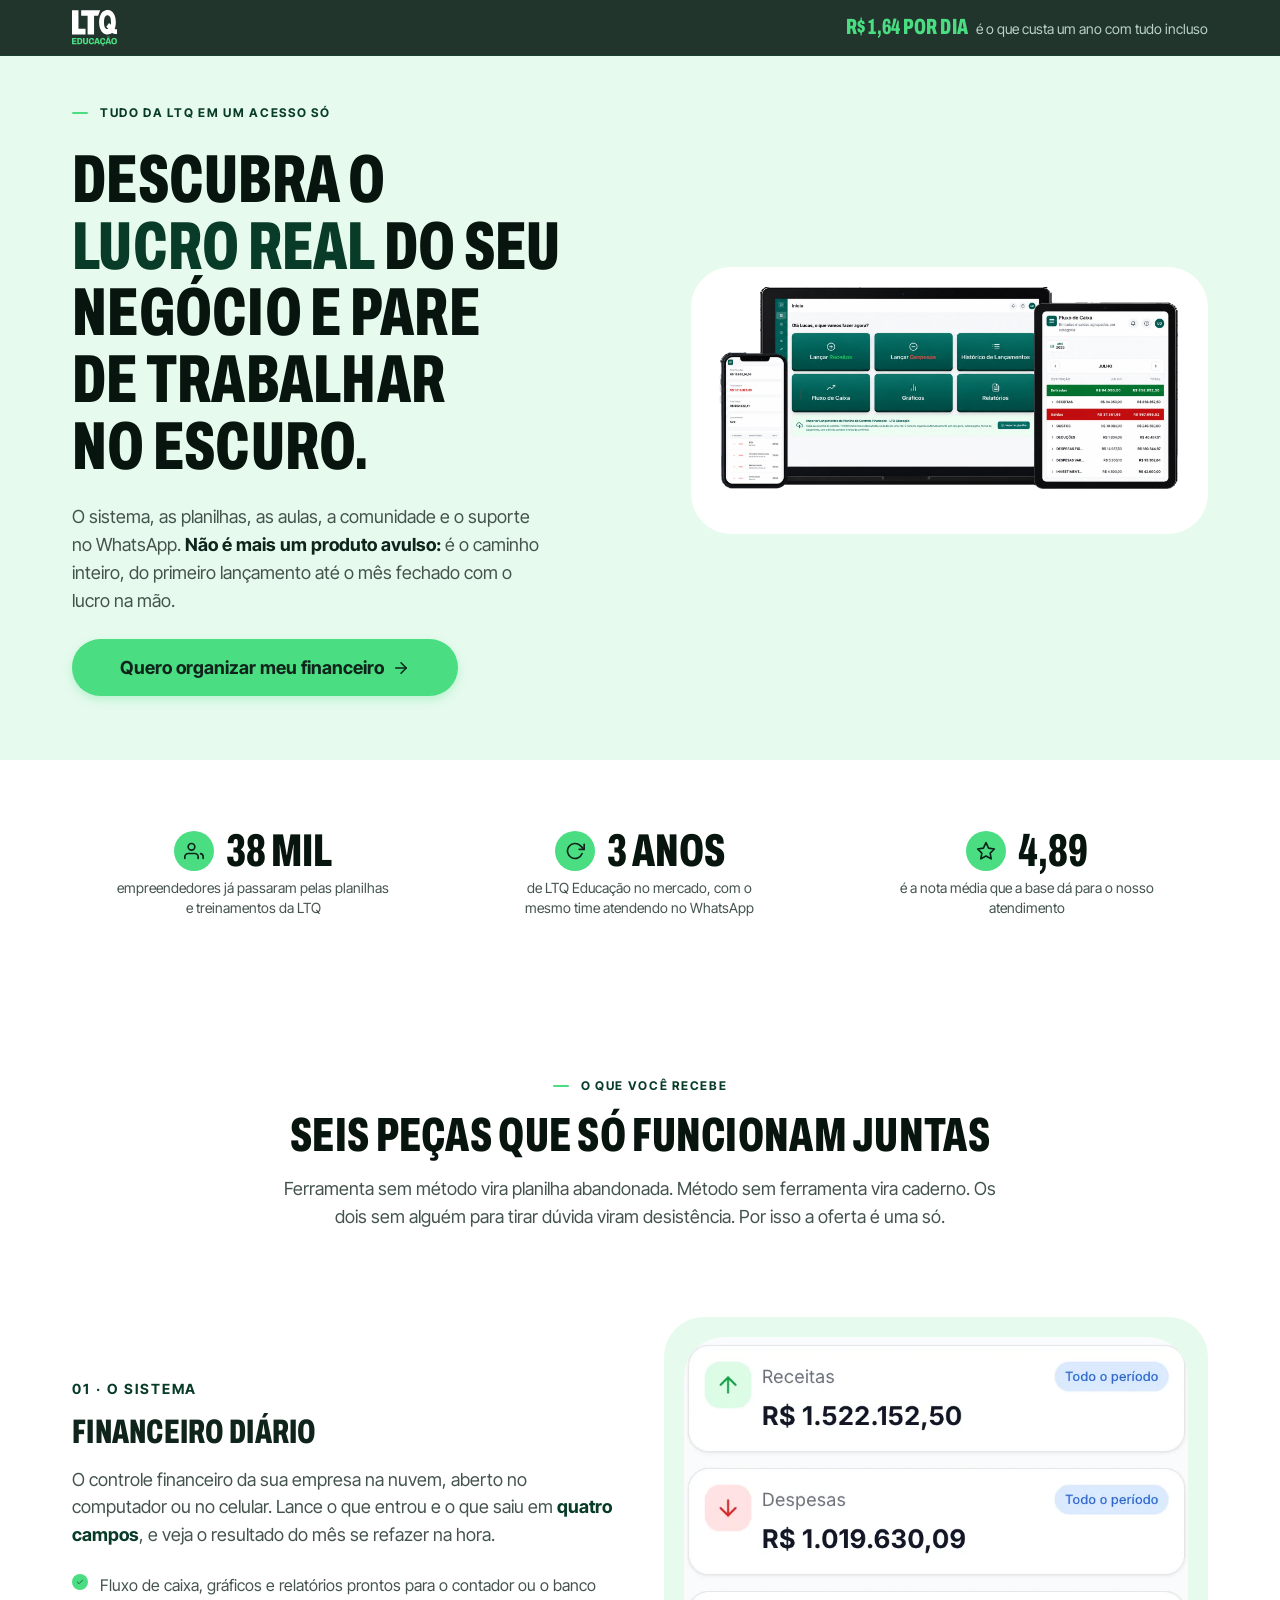
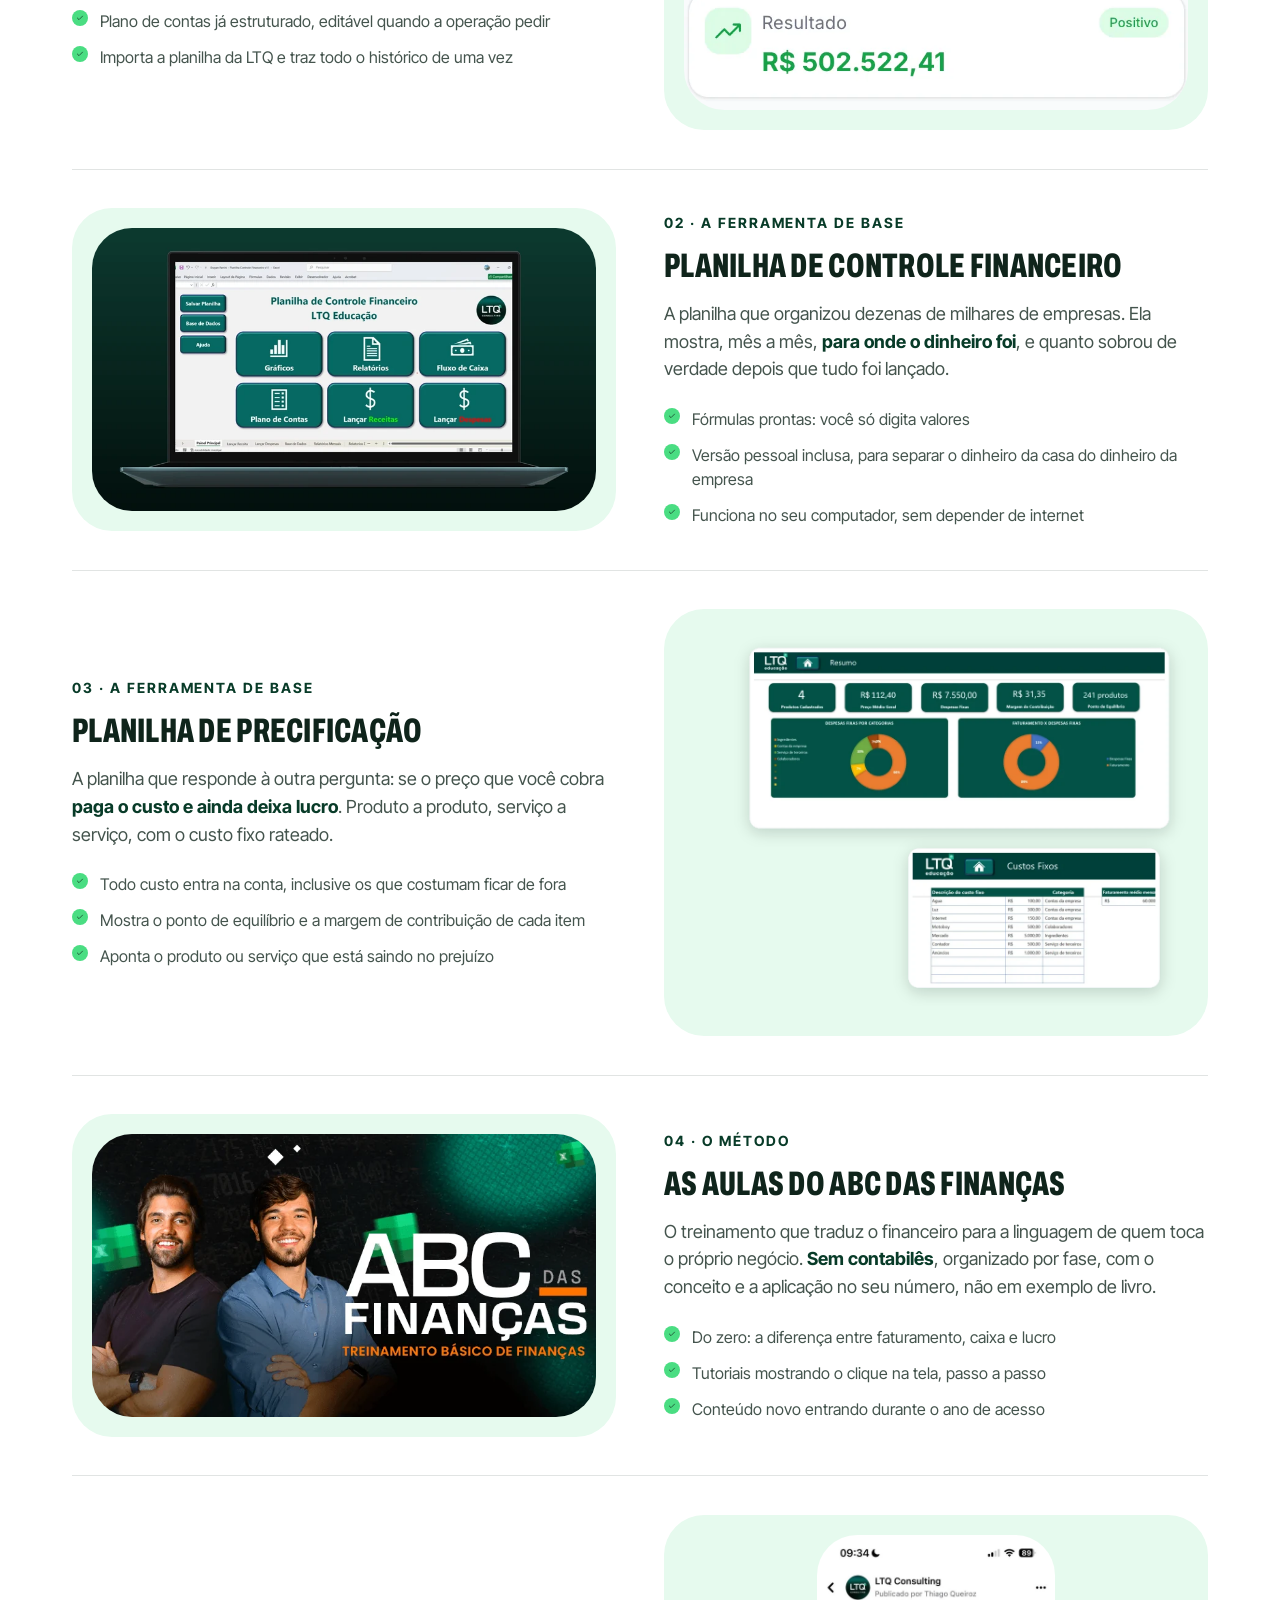
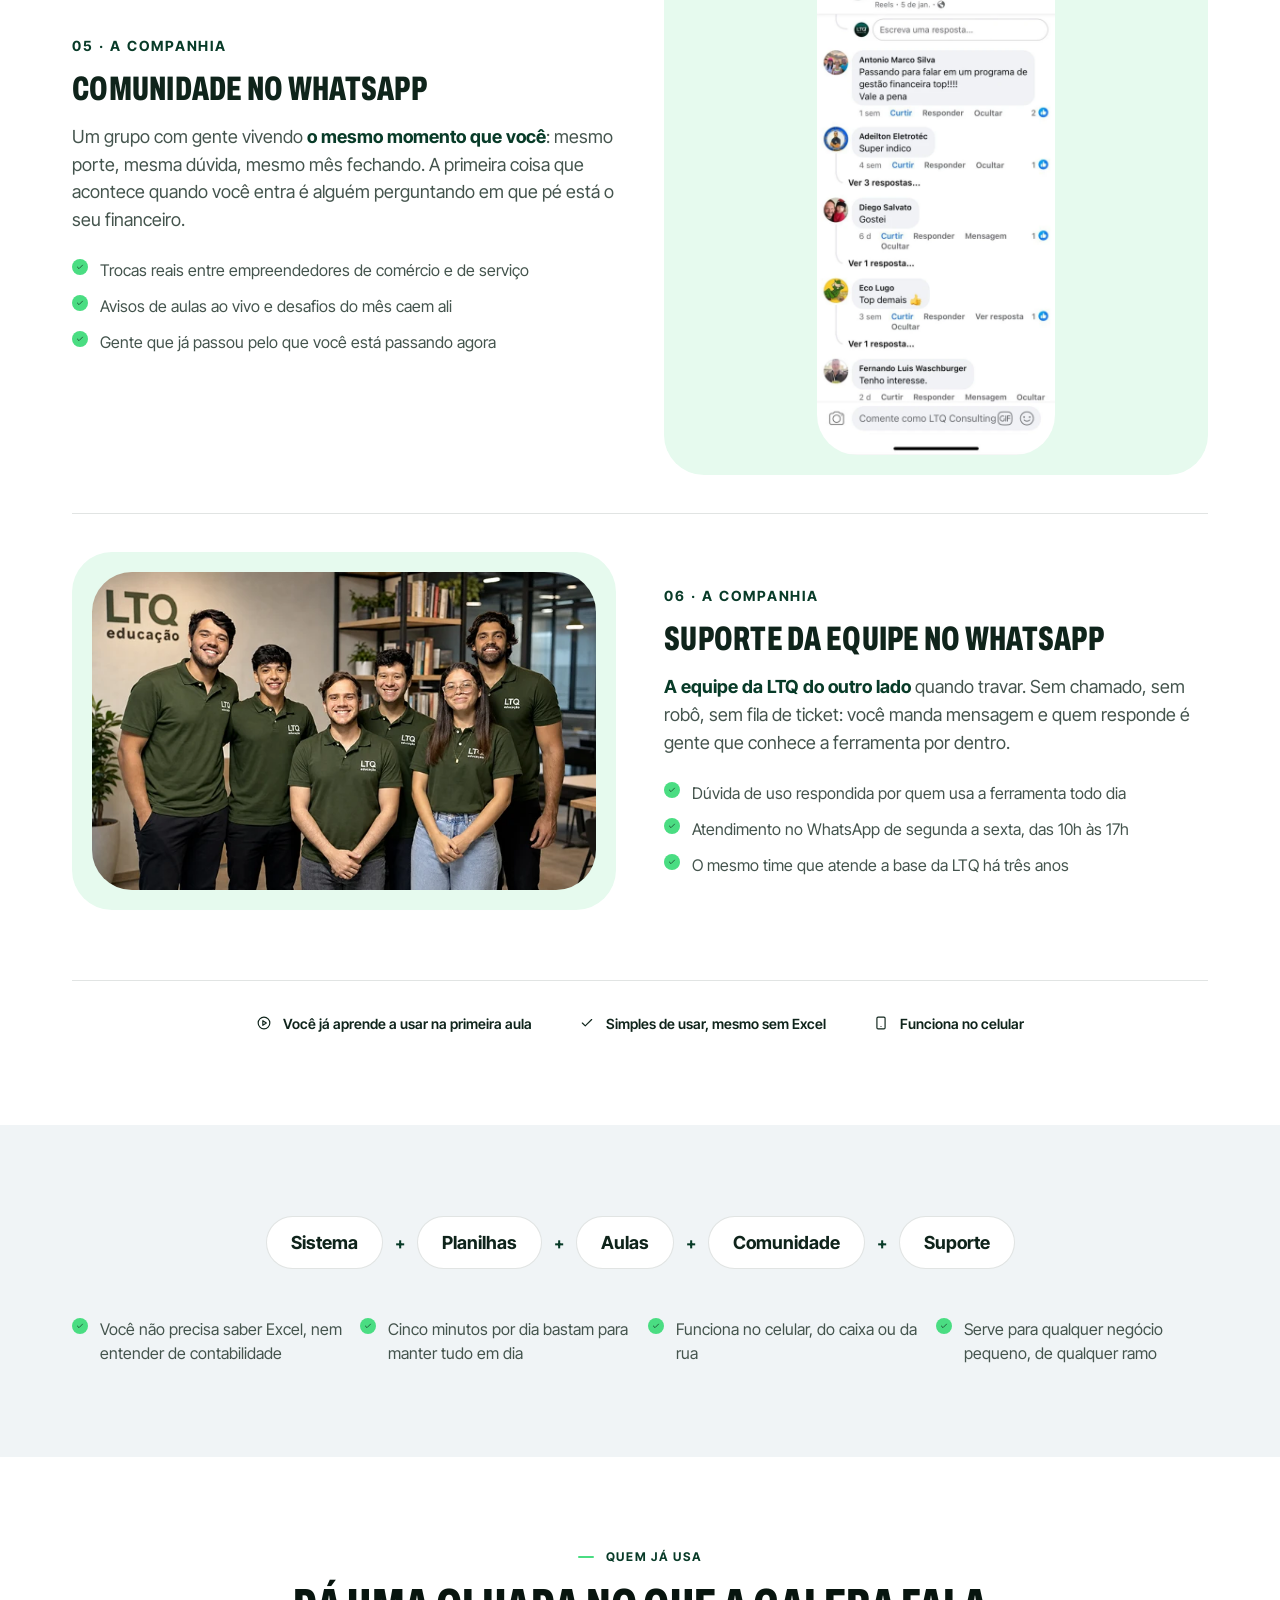
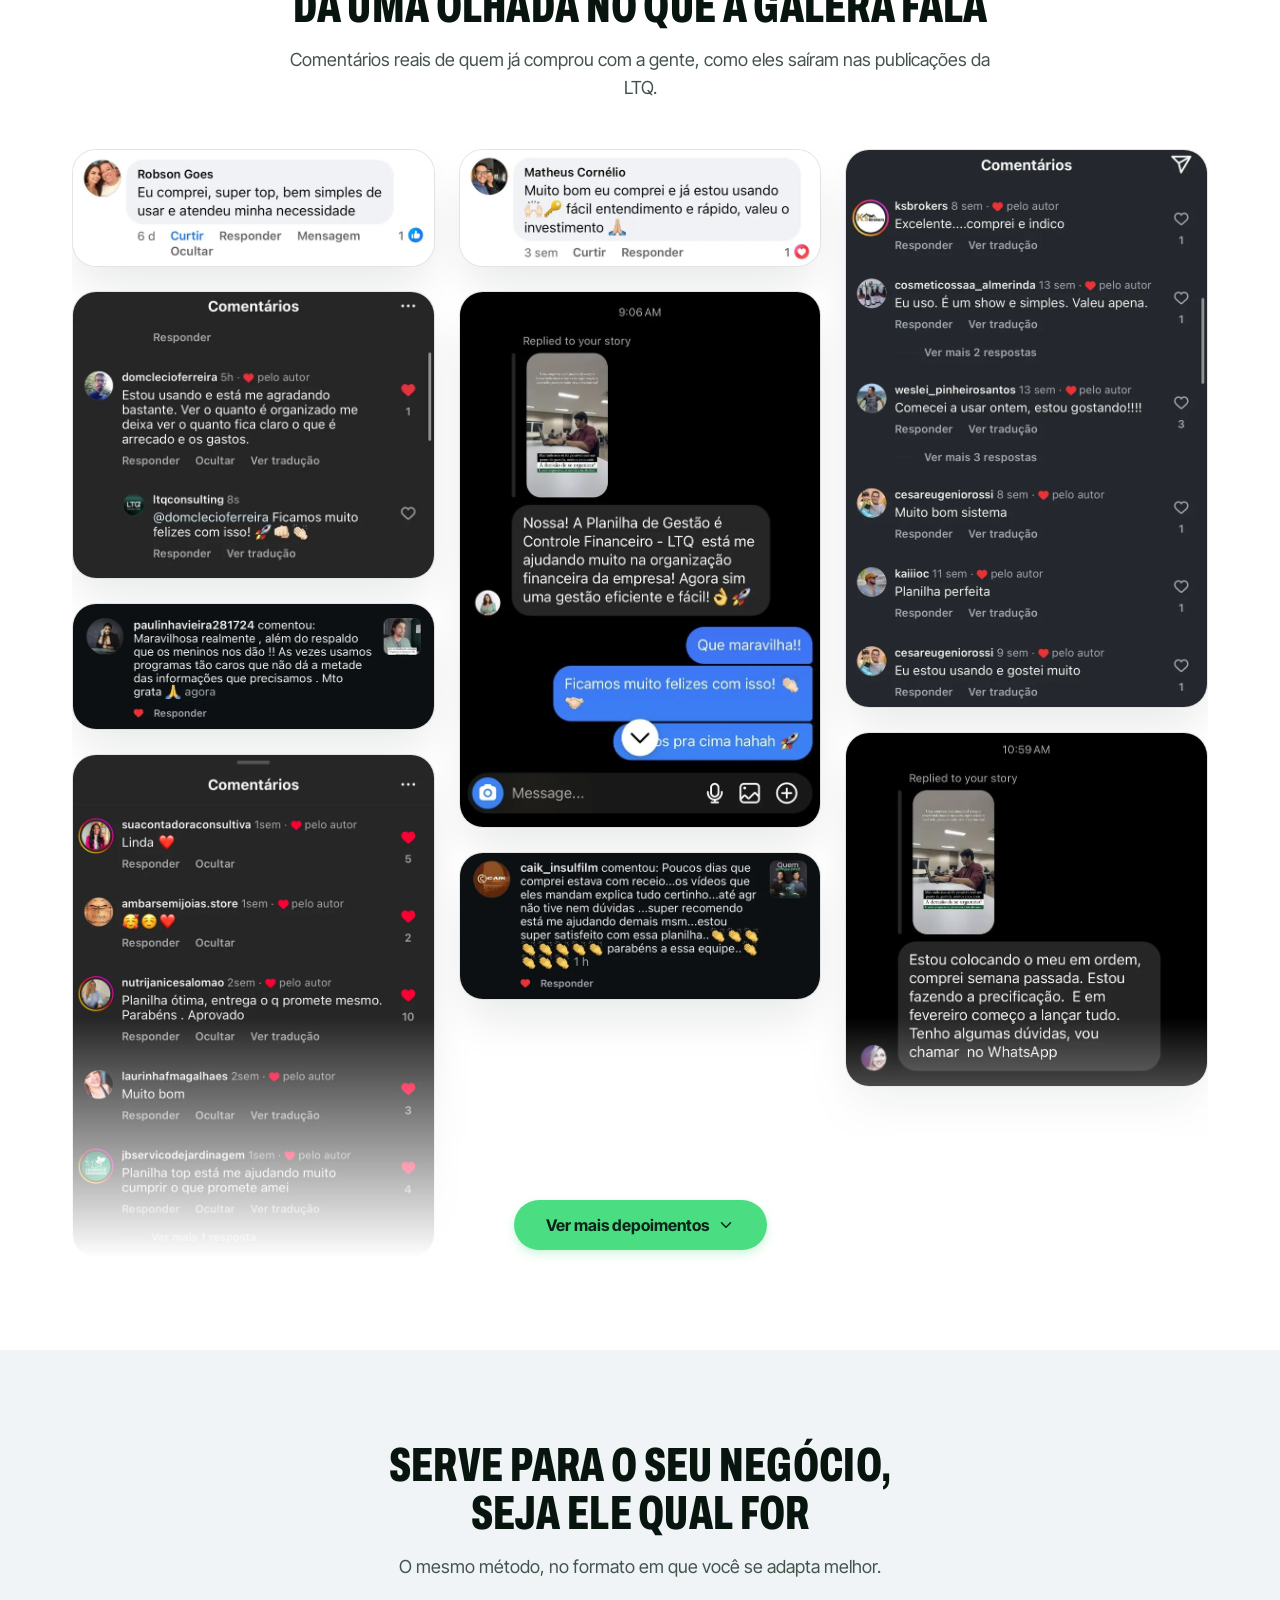
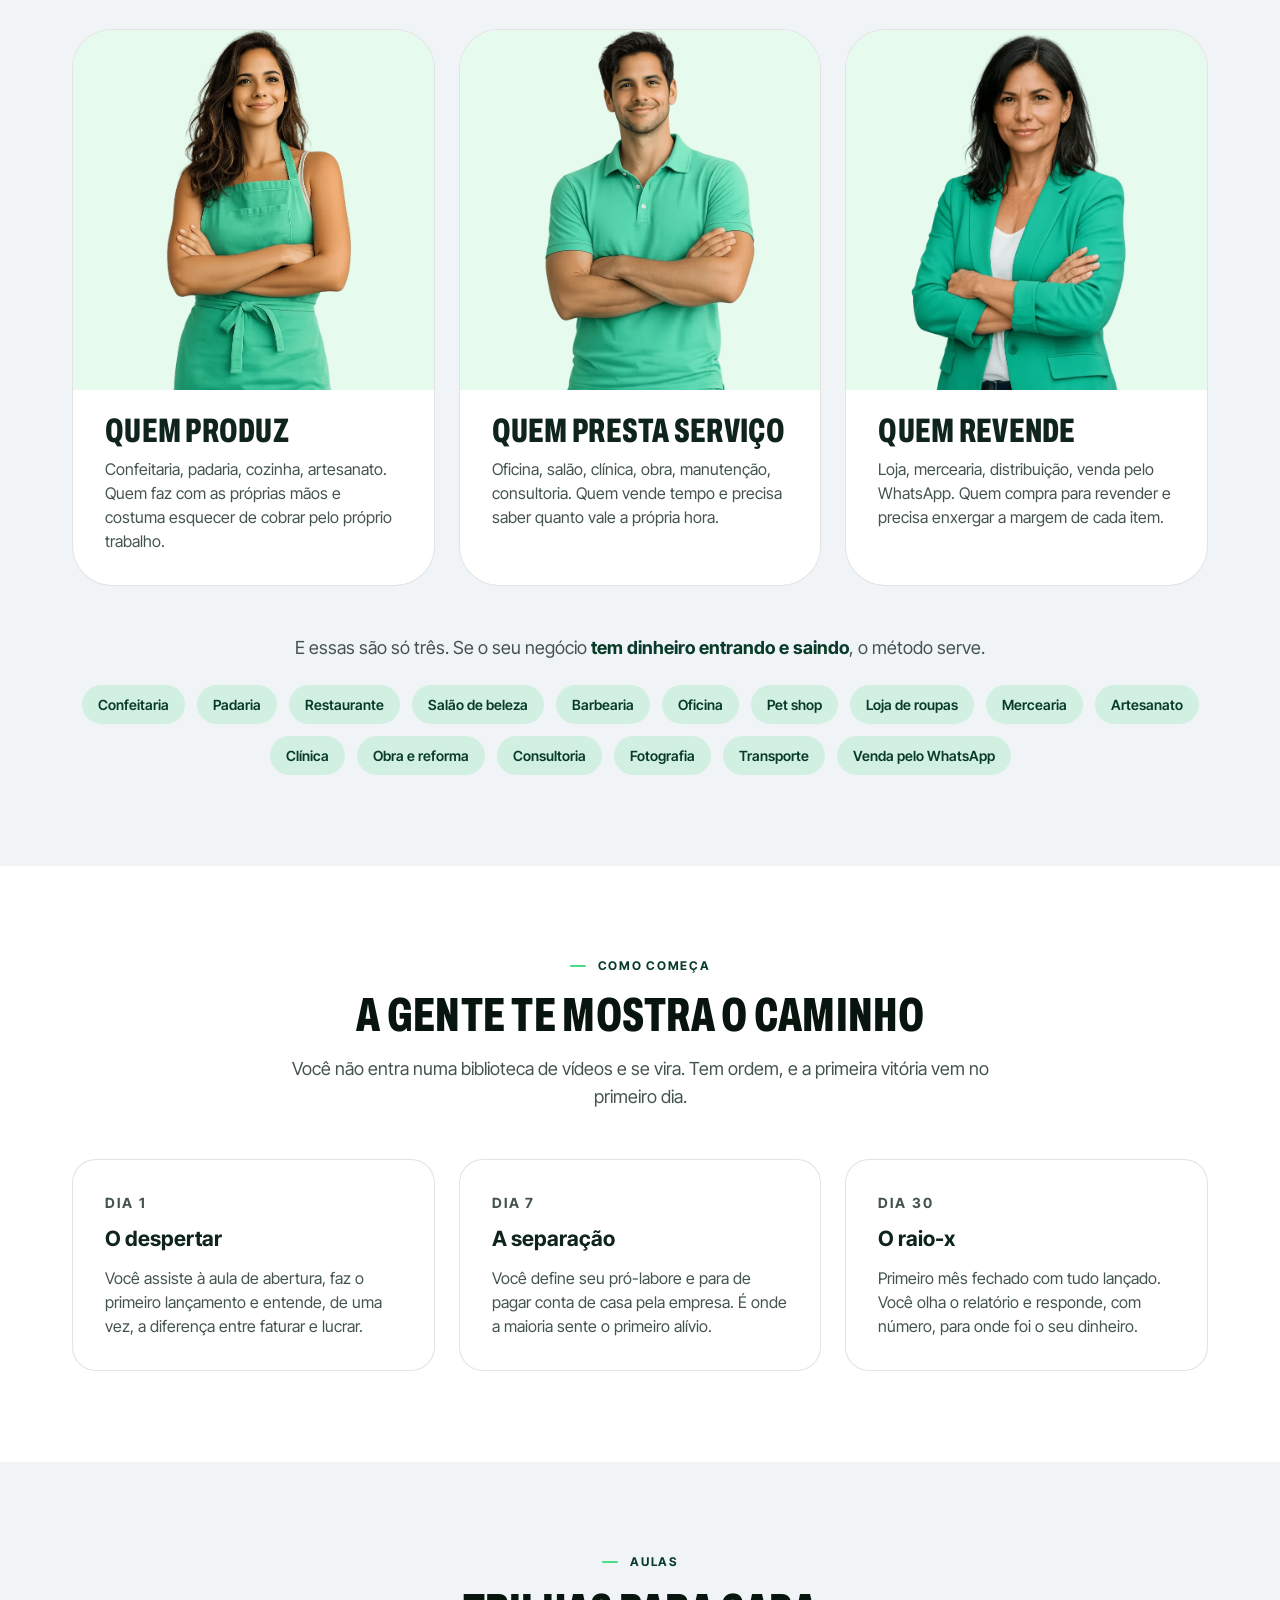
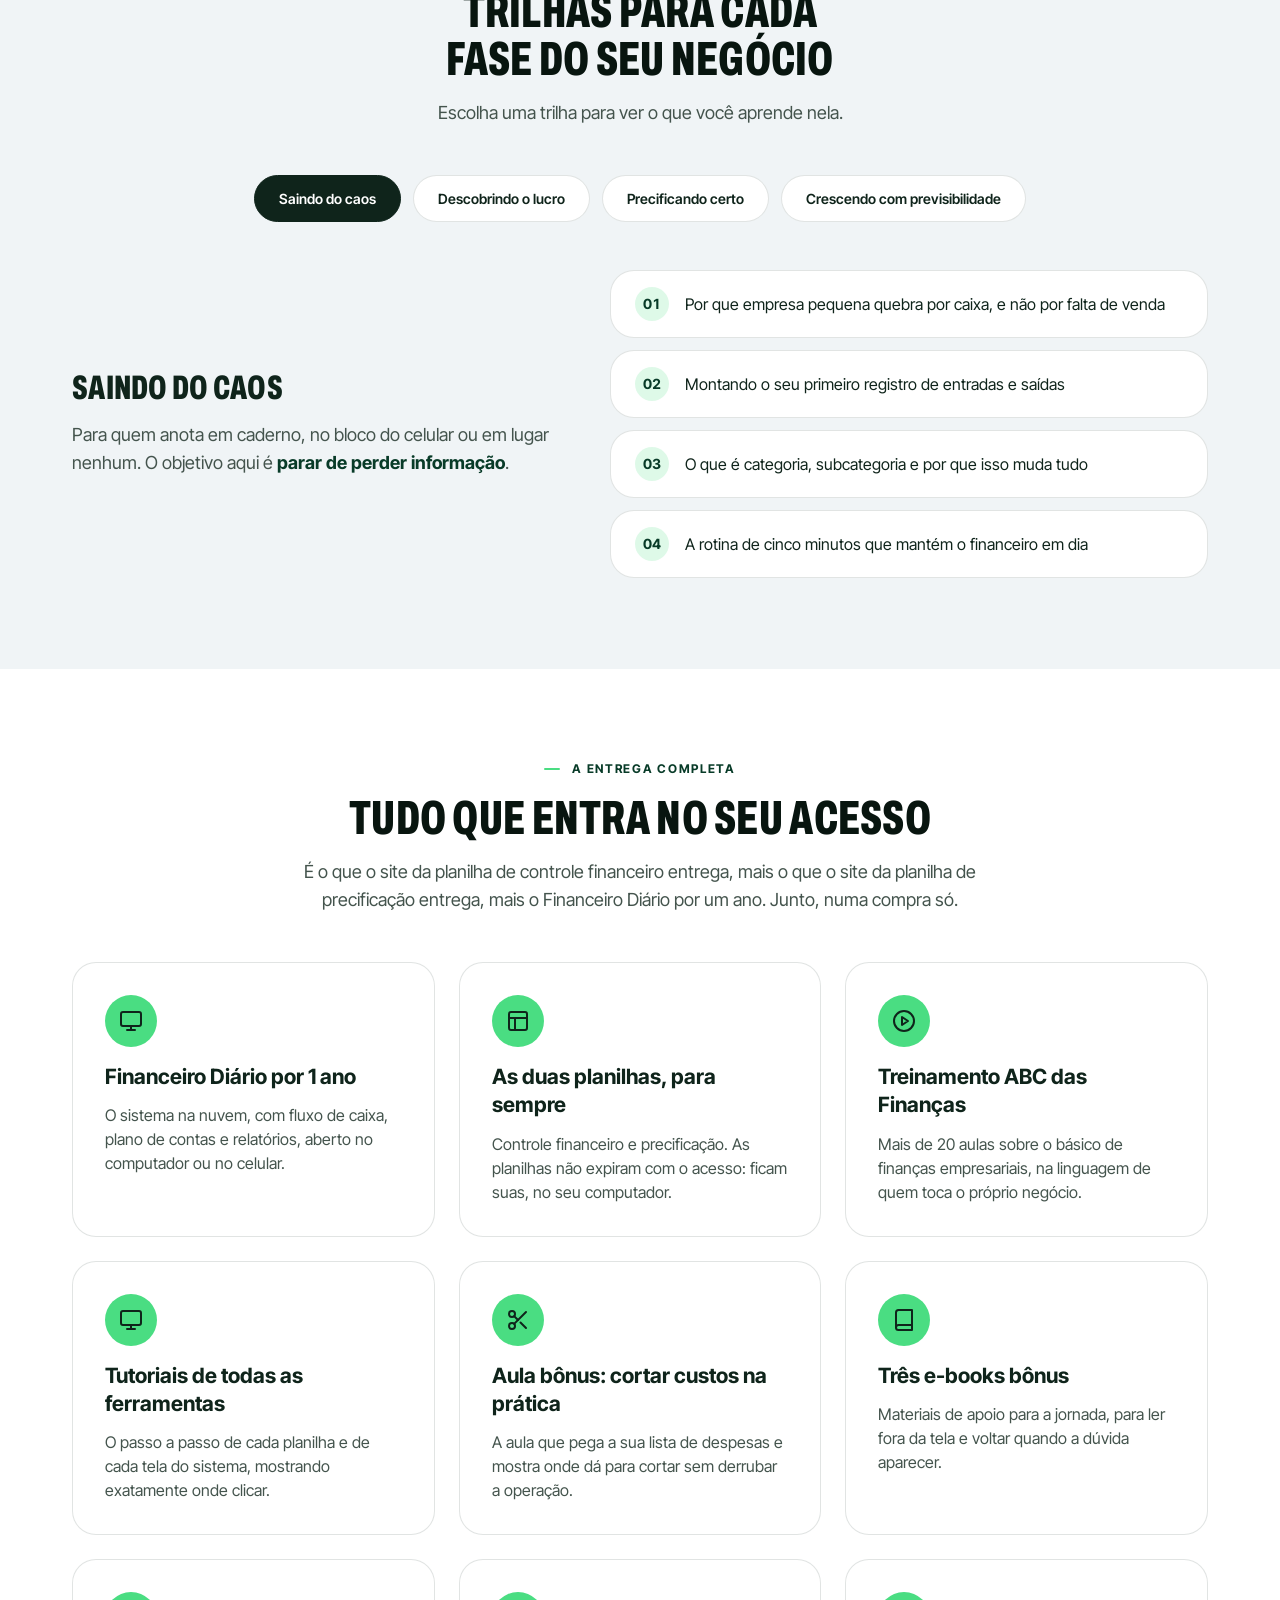
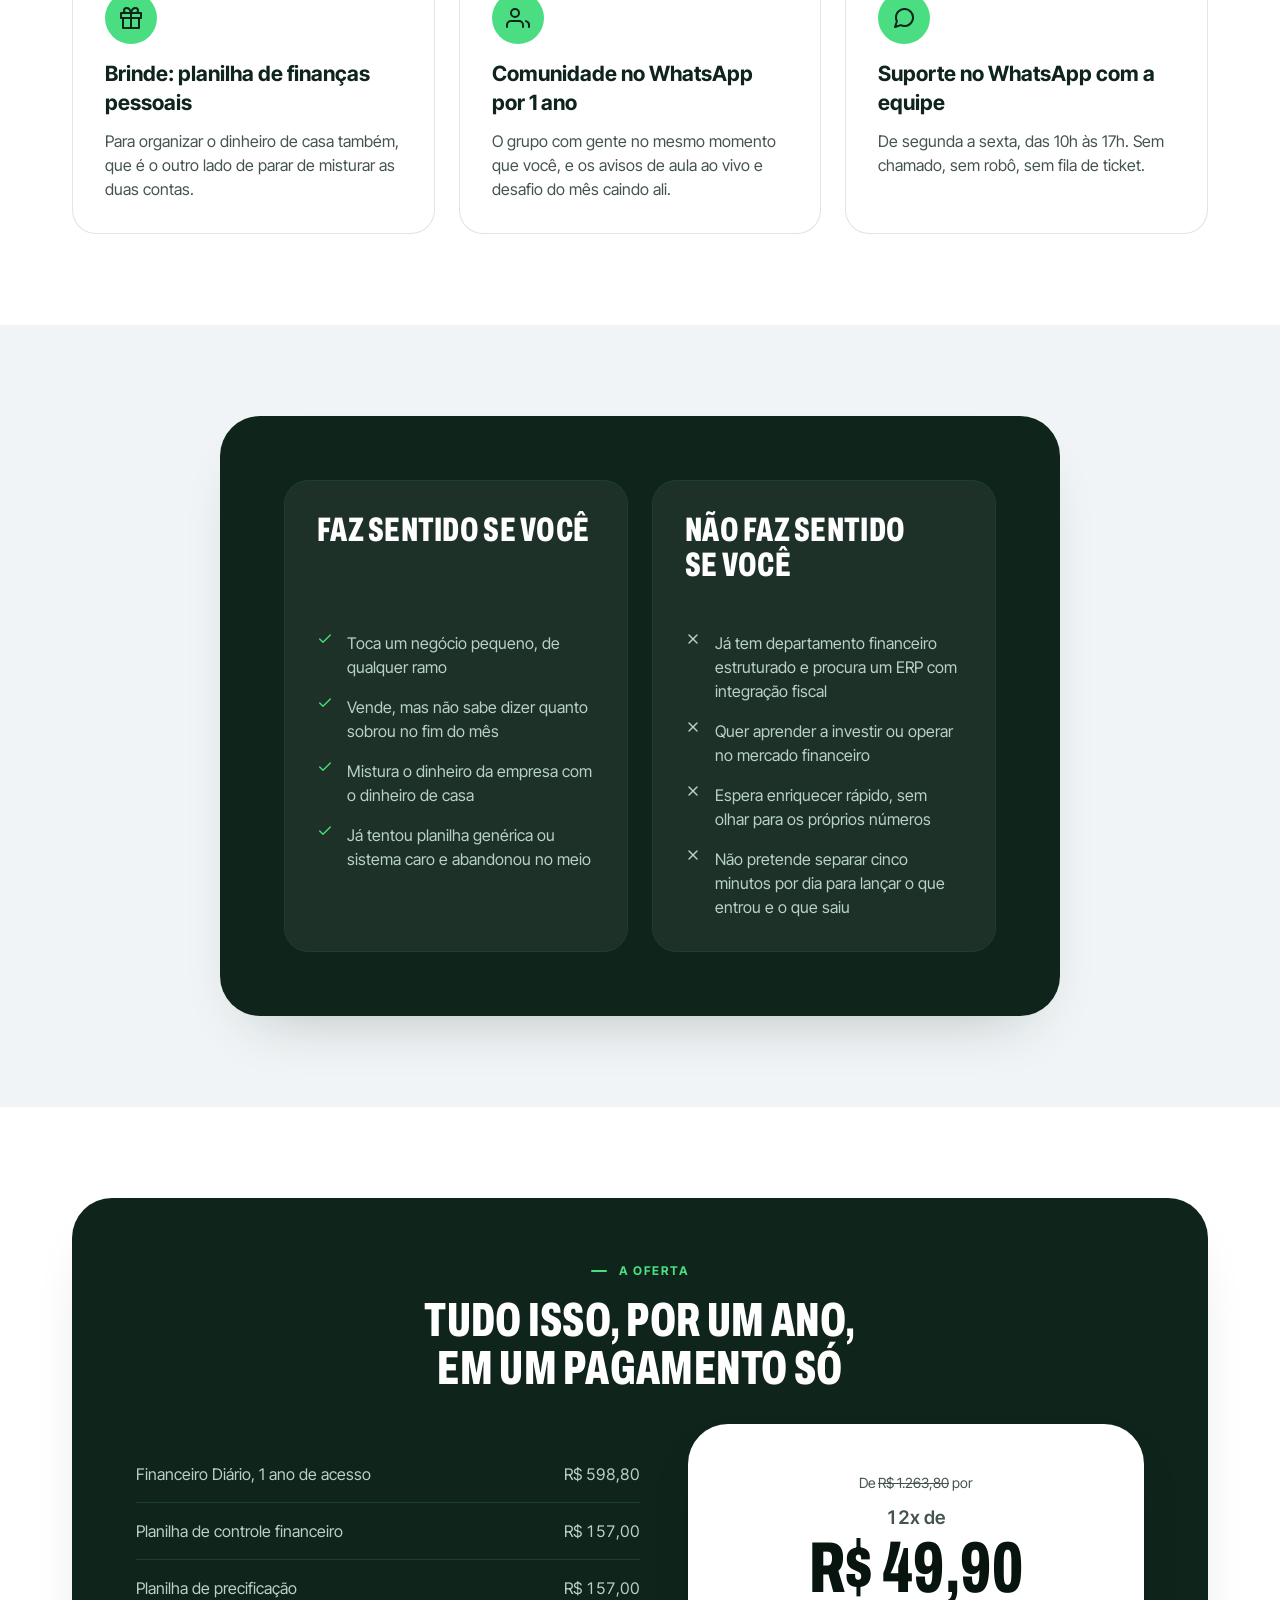
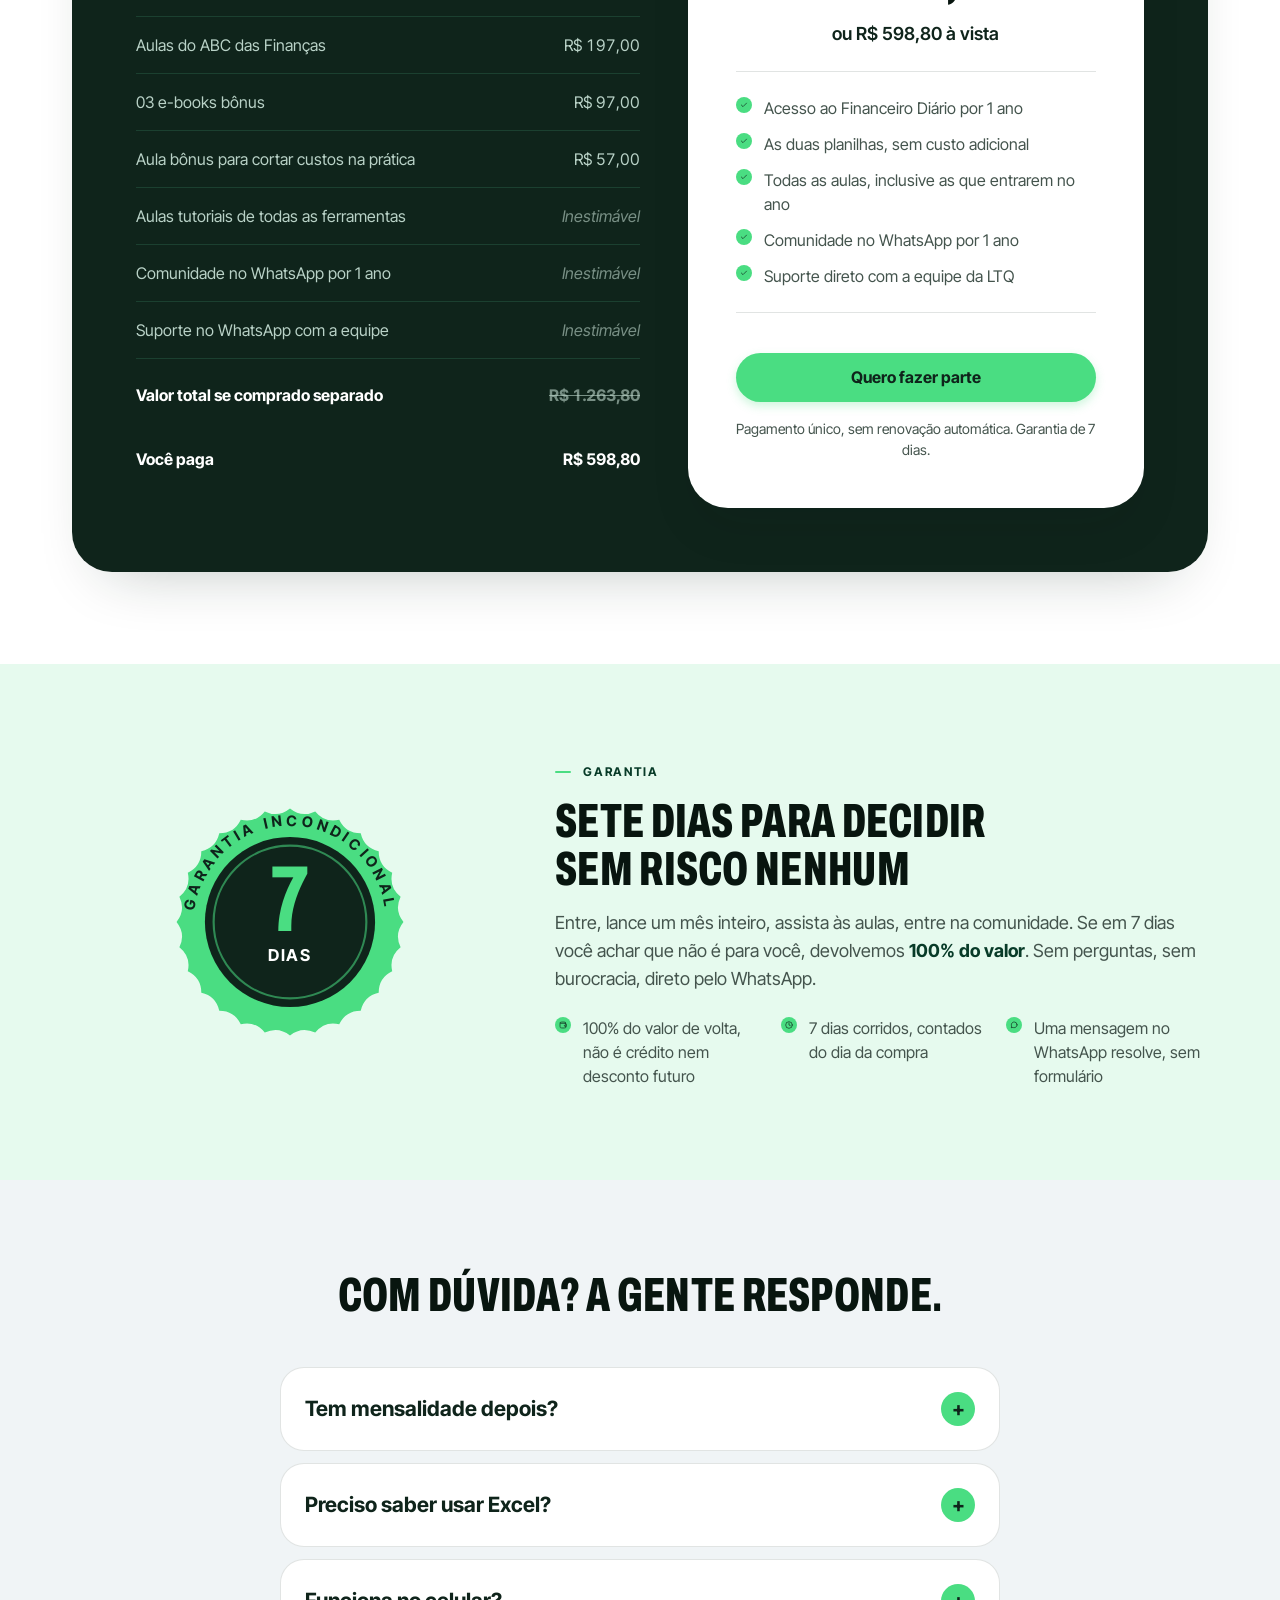
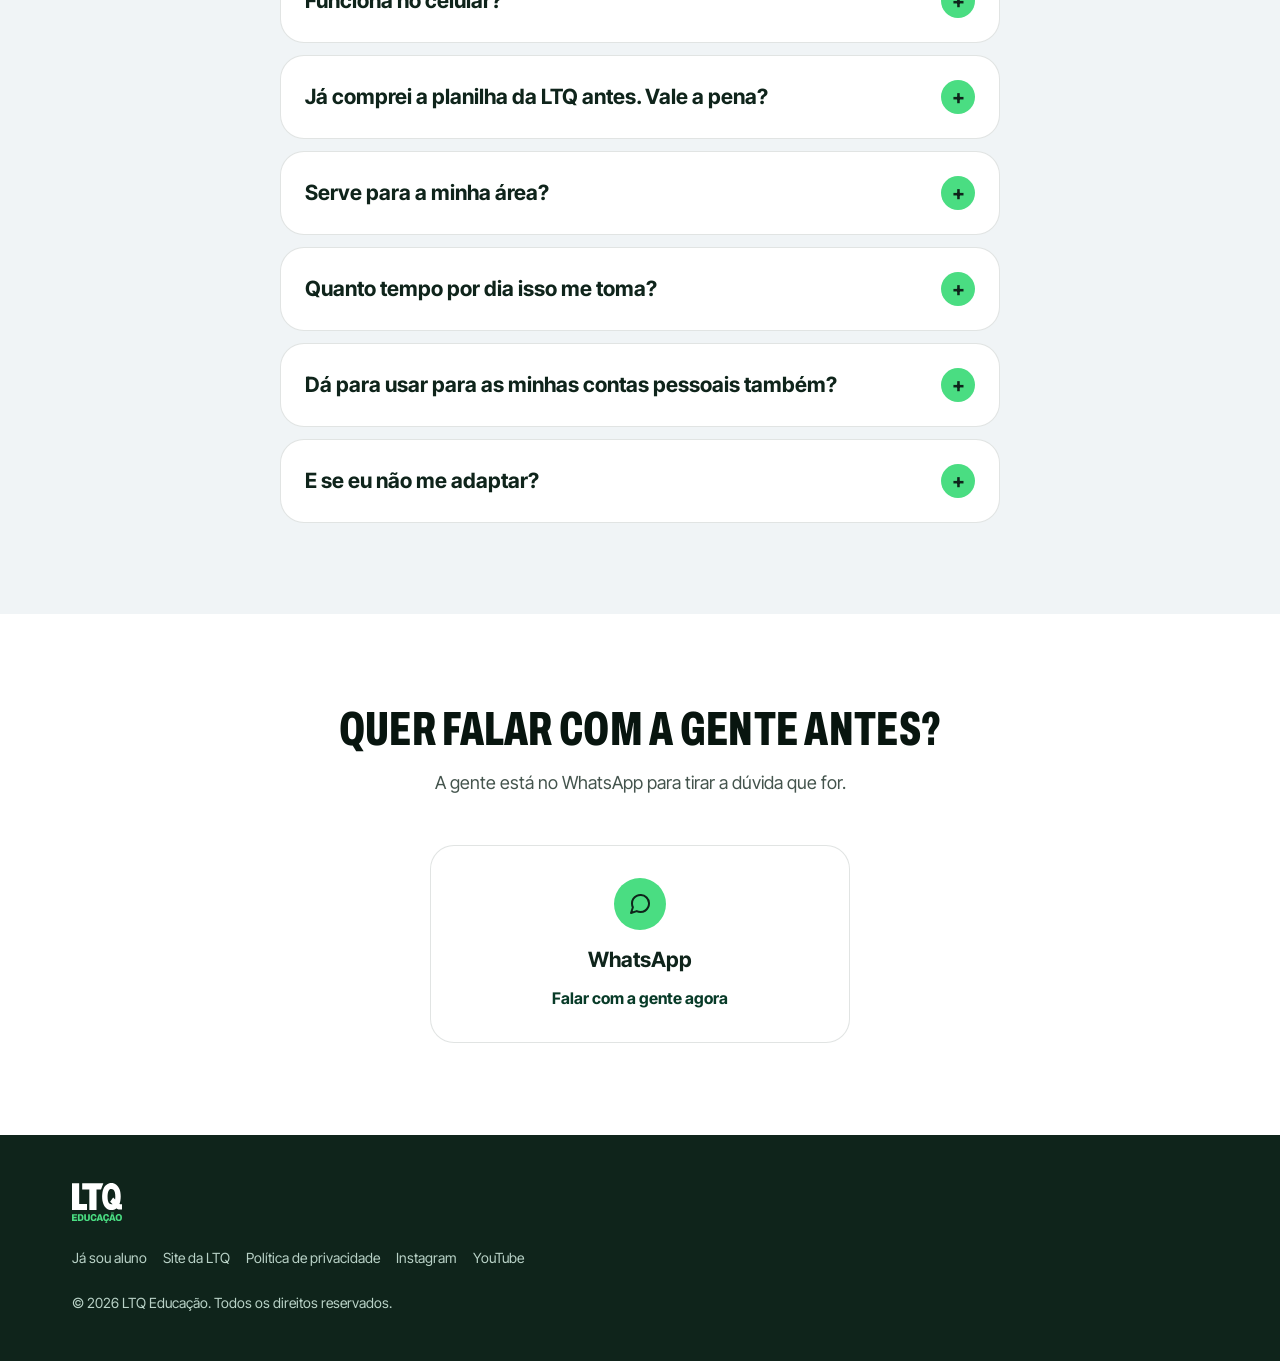
==== commit 5e36ae91: "/ofertacompleta: as quatro tags de trafego, e a CSP aberta para elas Sincroniza com o repo de origem" ====
--- a/ofertacompleta/index.html
+++ b/ofertacompleta/index.html
@@ -33,6 +33,132 @@
 <!-- Marca o documento antes da primeira pintura: todo estado inicial escondido
      mora atrás da classe .js. Sem JS, a página nasce visível. -->
 <script>document.documentElement.classList.add("js");</script>
+<!-- ============================================================
+     TAGS DE TRÁFEGO · entraram em 09/10/2026, a pedido do Thiago
+     ------------------------------------------------------------
+     As QUATRO da casa, com os IDs de conta (os mesmos de toda a LTQ):
+     Meta 1020100699335661 · TikTok CSPNDJ3C77U9T3GK0QHG ·
+     Google Ads AW-17490589345 · Clarity y4vyndnsr4.
+
+     Esta página é a única da fila de hoje que entra com as quatro, e
+     não só com o Clarity: ela VENDE. Sem pixel de conversão dá para
+     medir comportamento, mas não para otimizar campanha nem atribuir
+     venda. Os sites de parceira seguem só com Clarity, por decisão.
+
+     SÓ DISPARA EM lp.ltqeducacao.com. O repositório de origem também
+     publica um preview em `ltq-lp-oferta-completa.pages.dev`, e
+     PageView de preview caindo na conta real suja o número sem avisar.
+     A trava é por hostname porque esta página não tem build: não há
+     onde pôr variável de ambiente.
+
+     A ORDEM É A DO GUIA: Meta, TikTok, Google Ads, Clarity.
+
+     O META FICA FORA DO ADIAMENTO, de propósito, e isso DIVERGE do
+     guia (que manda adiar os quatro). O motivo é comparabilidade: a
+     /v1 deste mesmo domínio dispara o Meta imediato, e as duas páginas
+     recebem as mesmas campanhas. Se uma contasse PageView na primeira
+     pintura e a outra só na ociosidade, a diferença de bounce rápido
+     entraria no número e as duas deixariam de ser comparáveis.
+
+     >>> A CSP VIVE EM `_headers-bloco`, NO REPO LP-LTQ-V2, e foi
+     >>> aberta no mesmo commit. Sem as origens listadas lá o navegador
+     >>> bloqueia tudo isto SEM BARULHO NENHUM: a página funciona igual
+     >>> e os painéis ficam vazios para sempre.
+     ============================================================ -->
+<script>
+(function () {
+  if (location.hostname !== 'lp.ltqeducacao.com') return;
+
+  /* ---- Meta Pixel (imediato, ver nota acima) ---- */
+  !function(f,b,e,v,n,t,s)
+  {if(f.fbq)return;n=f.fbq=function(){n.callMethod?
+  n.callMethod.apply(n,arguments):n.queue.push(arguments)};
+  if(!f._fbq)f._fbq=n;n.push=n;n.loaded=!0;n.version='2.0';
+  n.queue=[];t=b.createElement(e);t.async=!0;
+  t.src=v;s=b.getElementsByTagName(e)[0];
+  s.parentNode.insertBefore(t,s)}(window, document,'script',
+  'https://connect.facebook.net/en_US/fbevents.js');
+  fbq('init', '1020100699335661');
+  fbq('track', 'PageView');
+
+  /* ---- As outras três sobem na ociosidade ou na primeira interação,
+         para não disputar a primeira pintura. ---- */
+  var started = false;
+
+  function boot() {
+    if (started) return; started = true;
+
+    /* ---- TikTok Pixel ---- */
+    !function(w,d,t){
+      w.TiktokAnalyticsObject=t;
+      var ttq=w[t]=w[t]||[];
+      ttq.methods=["page","track","identify","instances","debug","on","off",
+        "once","ready","alias","group","enableCookie","disableCookie"];
+      ttq.setAndDefer=function(t,e){
+        t[e]=function(){t.push([e].concat(Array.prototype.slice.call(arguments,0)))};
+      };
+      for(var i=0;i<ttq.methods.length;i++)ttq.setAndDefer(ttq,ttq.methods[i]);
+      ttq.instance=function(t){
+        for(var e=ttq._i[t]||[],n=0;n<ttq.methods.length;n++)
+          ttq.setAndDefer(e,ttq.methods[n]);
+        return e;
+      };
+      ttq.load=function(e,n){
+        var r="https://analytics.tiktok.com/i18n/pixel/events.js";
+        ttq._i=ttq._i||{};ttq._i[e]=[];ttq._i[e]._u=r;
+        ttq._t=ttq._t||{};ttq._t[e]=+new Date;
+        ttq._o=ttq._o||{};ttq._o[e]=n||{};
+        var o=d.createElement("script");
+        o.type="text/javascript";o.async=!0;o.src=r+"?sdkid="+e+"&lib="+t;
+        var a=d.getElementsByTagName("script")[0];
+        a.parentNode.insertBefore(o,a);
+      };
+    }(window, document, 'ttq');
+    ttq.load('CSPNDJ3C77U9T3GK0QHG');
+    ttq.page();
+
+    /* ---- Google Ads (gtag) ---- */
+    var g = document.createElement('script');
+    g.async = true;
+    g.src = 'https://www.googletagmanager.com/gtag/js?id=AW-17490589345';
+    document.head.appendChild(g);
+
+    window.dataLayer = window.dataLayer || [];
+    window.gtag = function(){ window.dataLayer.push(arguments); };
+    gtag('js', new Date());
+    gtag('config', 'AW-17490589345');
+
+    /* ---- Microsoft Clarity ----
+       `y4vyndnsr4` é o projeto único da LTQ, que recebe a /v1, a /v3, os
+       dois upsells, o midoces e agora esta página. No painel a sessão
+       daqui chega misturada com a das outras: filtre por URL. */
+    (function(c,l,a,r,i,t,y){
+      c[a]=c[a]||function(){(c[a].q=c[a].q||[]).push(arguments)};
+      t=l.createElement(r);t.async=1;
+      t.src="https://www.clarity.ms/tag/"+i;
+      y=l.getElementsByTagName(r)[0];
+      y.parentNode.insertBefore(t,y);
+    })(window, document, "clarity", "script", "y4vyndnsr4");
+  }
+
+  function schedule() {
+    var fired = false;
+    function go(){ if (fired) return; fired = true; boot(); }
+    if ('requestIdleCallback' in window)
+      requestIdleCallback(go, { timeout: 3500 });
+    else setTimeout(go, 2000);
+    ['pointerdown','keydown','touchstart'].forEach(function(ev){
+      window.addEventListener(ev, go, { once:true, passive:true });
+    });
+  }
+
+  if (document.readyState === 'complete') schedule();
+  else window.addEventListener('load', schedule, { once:true });
+})();
+</script>
+<noscript><img height="1" width="1" style="display:none"
+src="https://www.facebook.com/tr?id=1020100699335661&amp;ev=PageView&amp;noscript=1"
+alt=""/></noscript>
 </head>
 
 <body>
--- a/ofertacompleta/assets/css/styles.css
+++ b/ofertacompleta/assets/css/styles.css
@@ -516,30 +516,52 @@
 /* As três fotos têm proporções diferentes (613x860, 618x860,
    593x860). Sem faixa de altura fixa, cada cartão começa o texto
    numa altura e a fileira desalinha. */
+/* A banda e o campo de cor atras do recorte. Altura por `aspect-ratio`,
+   e `position: relative` porque a foto dentro dela e ABSOLUTA. */
 .segment__photo {
+  position: relative;
   background: var(--menta);
-  display: grid; place-items: end center;
-  /* Banda QUADRADA. Era 4/3.1, deitada, e com `cover` isso quebrava no
-     celular: ali o cartao ocupa a largura toda, a banda fica bem mais
-     larga que alta, e `cover` amplia o recorte ate caber na largura —
-     sobrava testa e cabelo, a pessoa saia pelos quatro lados. No
-     desktop, com o cartao a um terco, o mesmo calculo dava um
-     enquadramento aceitavel, e por isso o defeito so aparecia no
-     telefone. */
   aspect-ratio: 1 / 1;
   overflow: hidden;
 }
-/* `contain`, e nao `cover`: estas tres fotos sao RECORTES com fundo
-   transparente, nao fotografias de cena. Recorte pede a pessoa inteira
-   pousada no campo de cor; cortar um recorte na altura do peito e o que
-   fazia a imagem parecer bugada. Ancorado embaixo, a pessoa fica em pe
-   na base do cartao e a menta aparece em volta, que e como os recortes
-   sao usados na home da LTQ, de onde eles vieram. */
+
+/* A FOTO E ABSOLUTA, E ISSO NAO E ESTILO: E O CONSERTO.
+   Medido a 375px em 08/10/2026, com a foto em fluxo normal:
+   banda 333x333, caixa da imagem 333x467, TRANSBORDANDO 134px.
+
+   O `height: 100%` nao resolvia. A altura da banda vem de
+   `aspect-ratio`, e contra isso a porcentagem do filho nao acha um
+   valor definido: ela cai para `auto`, e entao a imagem passa a medir a
+   altura do proprio formato (613x860 esticado para 333 de largura da
+   467). Com `object-position: bottom`, o conteudo ia para o fim dessa
+   caixa transbordada, ou seja, para FORA da area visivel — sobrava o
+   alto da cabeca encostado na borda de baixo. Foi o que apareceu no
+   iPhone, e nao aparecia no meu teste porque o Chrome headless nao
+   desce de 500px de viewport: a 500px o estrago era pequeno demais para
+   eu notar.
+
+   Tirar o `place-items` para devolver o `stretch` do grid NAO resolveu:
+   medido, a caixa continuou 467. Com `position: absolute` e `inset: 0`
+   a caixa passa a ser exatamente a da banda, sem porcentagem nenhuma no
+   meio, e o `object-fit` volta a mandar.
+
+   `contain`, e nao `cover`, porque sao RECORTES com fundo transparente:
+   recorte pede a pessoa inteira pousada no campo de cor. */
 .segment__photo img {
-  width: 100%; height: 100%;
+  position: absolute;
+  inset: 0;
+  /* `inset: 0` SOZINHO nao estica uma <img>: elemento substituido com
+     left/right/top/bottom a zero e largura `auto` fica no tamanho
+     intrinseco, porque o `auto` do substituido e o formato dele, nao o
+     espaco disponivel. Medido: a caixa continuava 333x467. Com largura e
+     altura explicitas, a porcentagem resolve contra a caixa do bloco
+     que o contem, que aqui tem altura definida pelo `aspect-ratio`. */
+  width: 100%;
+  height: 100%;
   object-fit: contain;
   object-position: bottom center;
 }
+
 .segment__body { padding: var(--space-lg) var(--space-xl) var(--space-xl); }
 .segment__body p { color: var(--tinta-suave); margin-top: var(--space-xs); }
 
